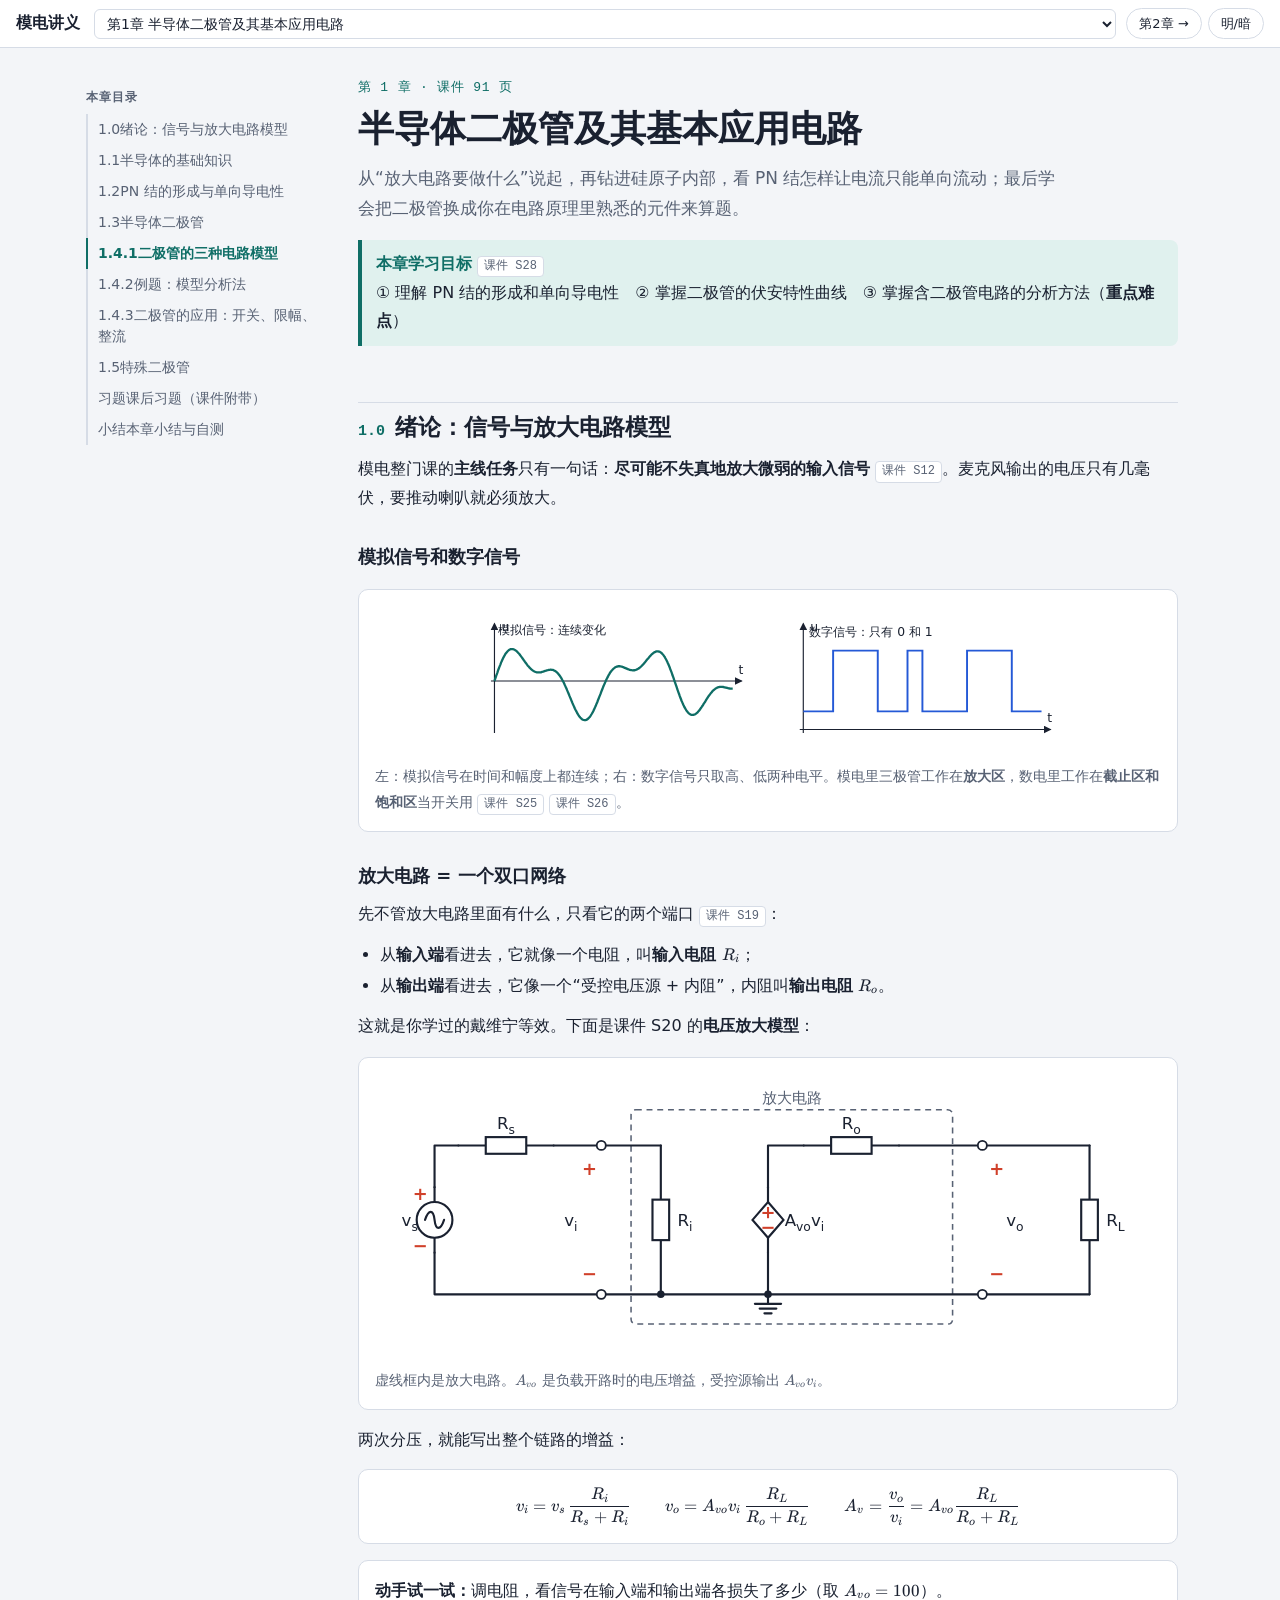
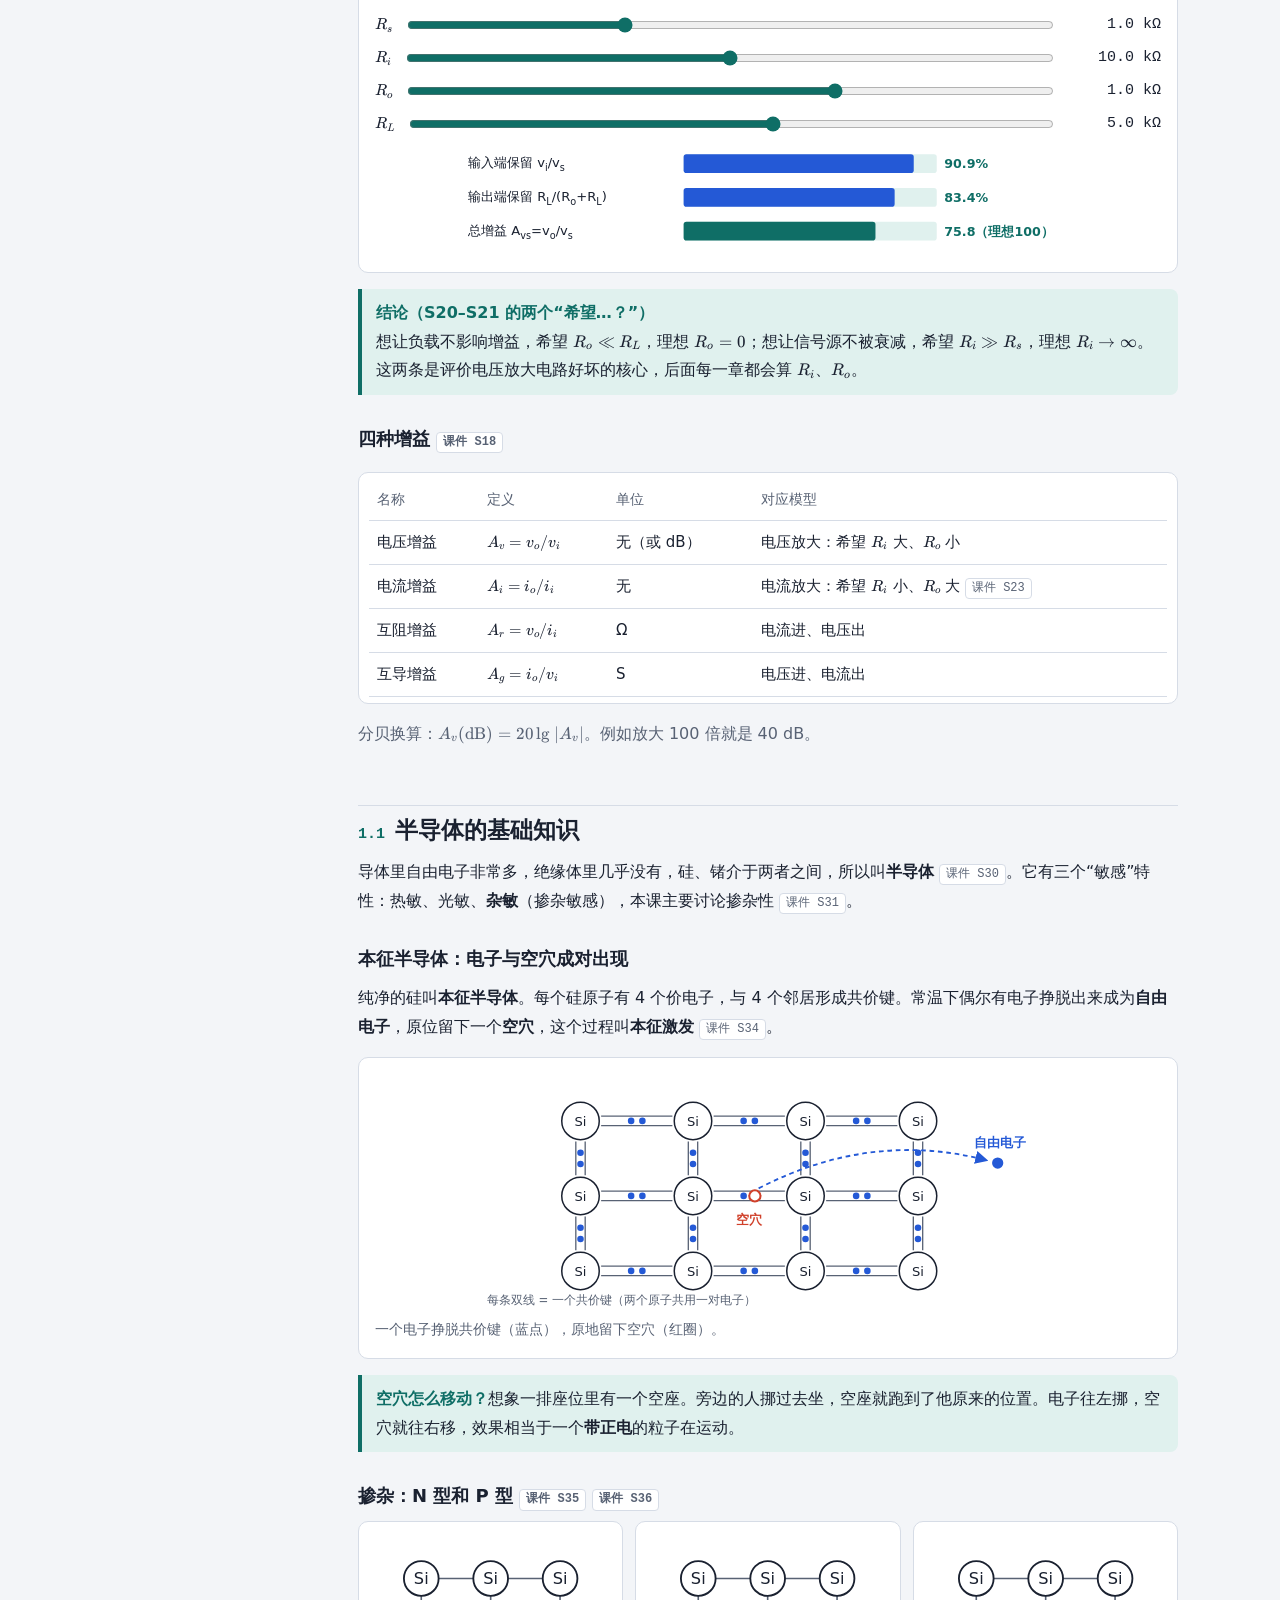
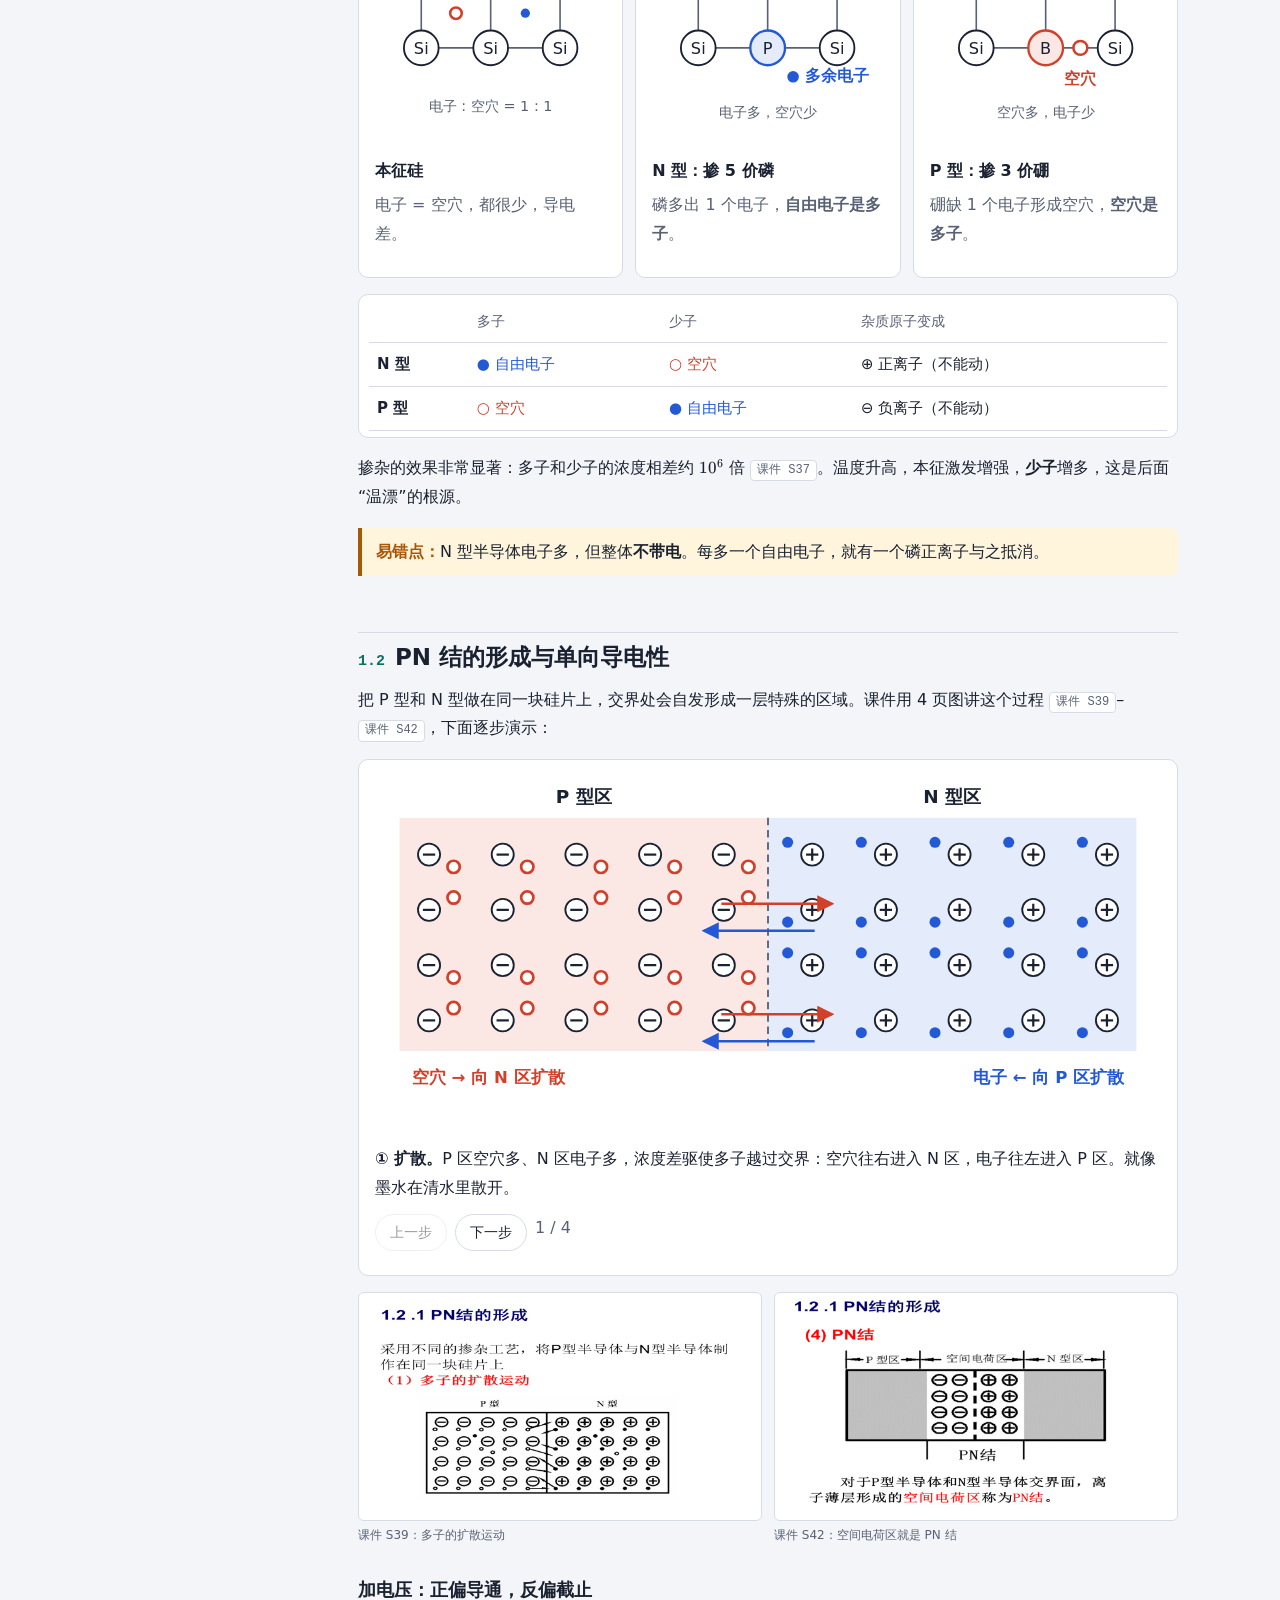
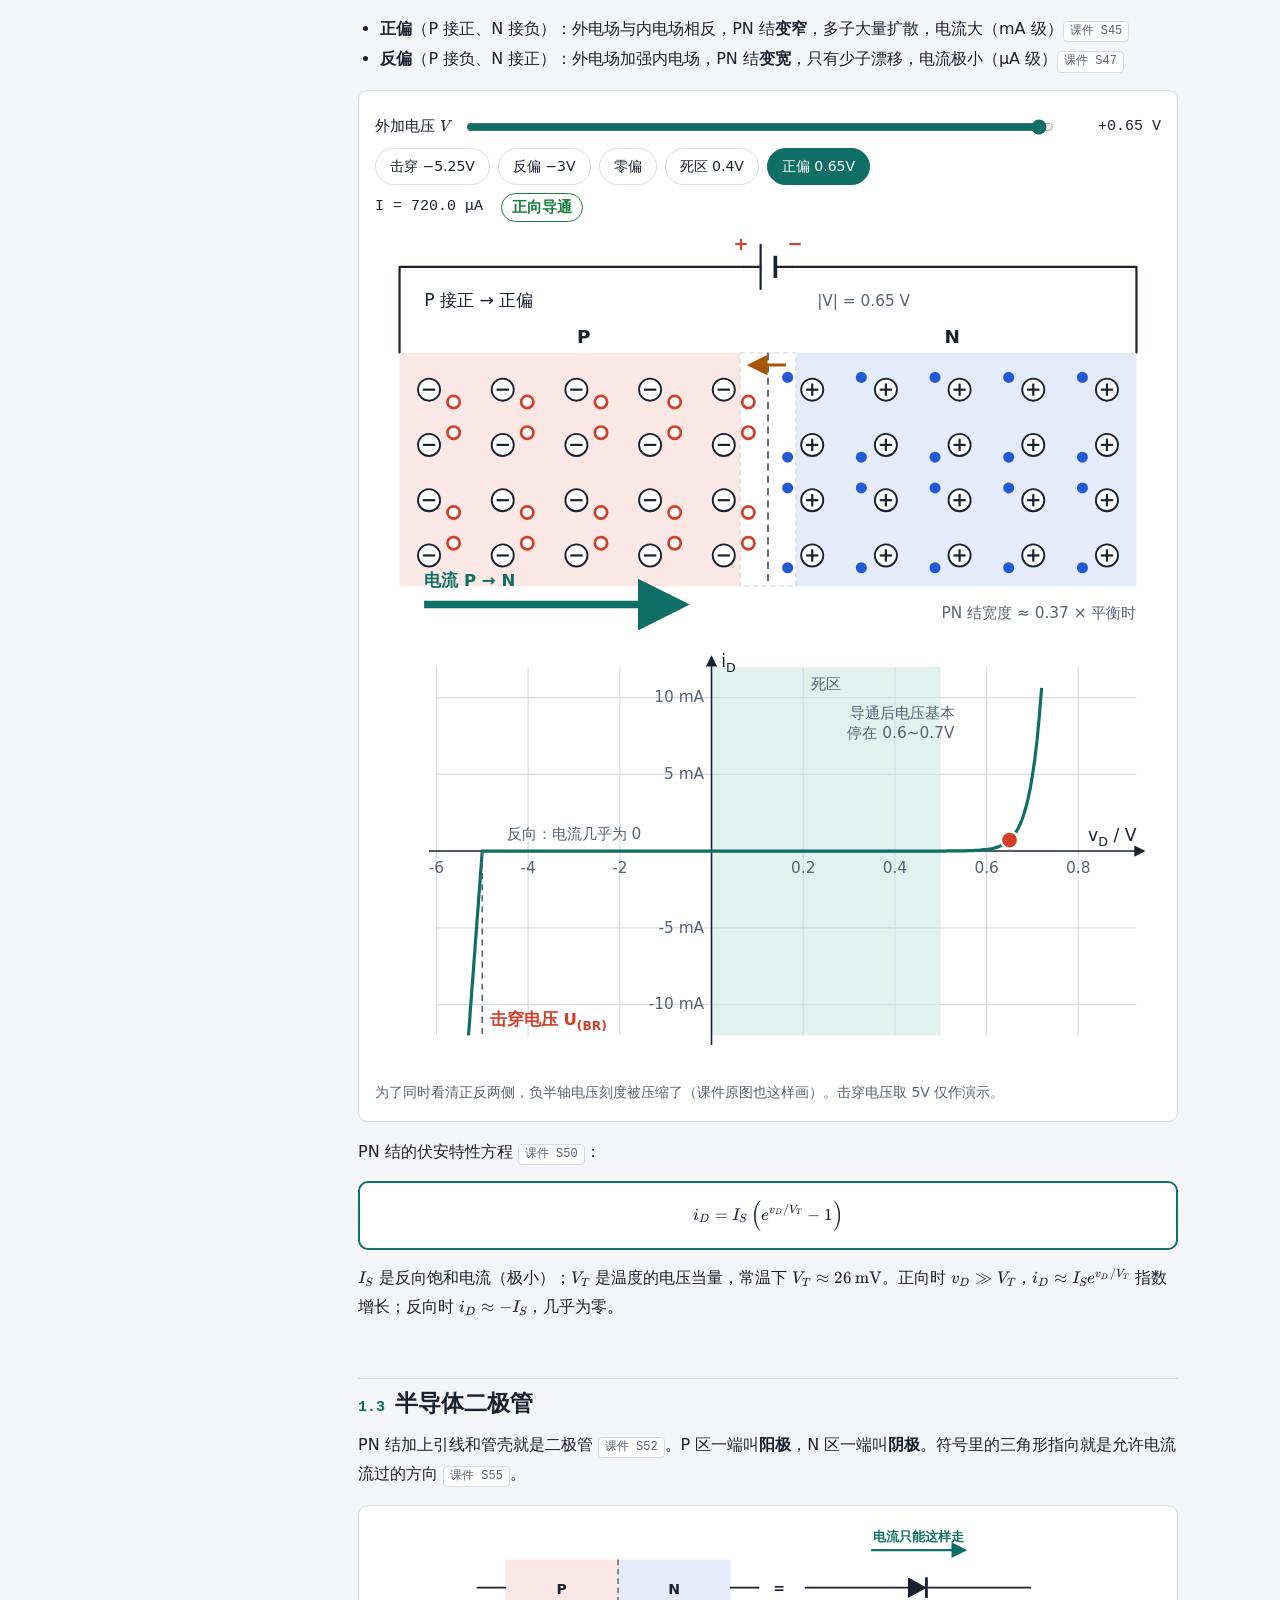
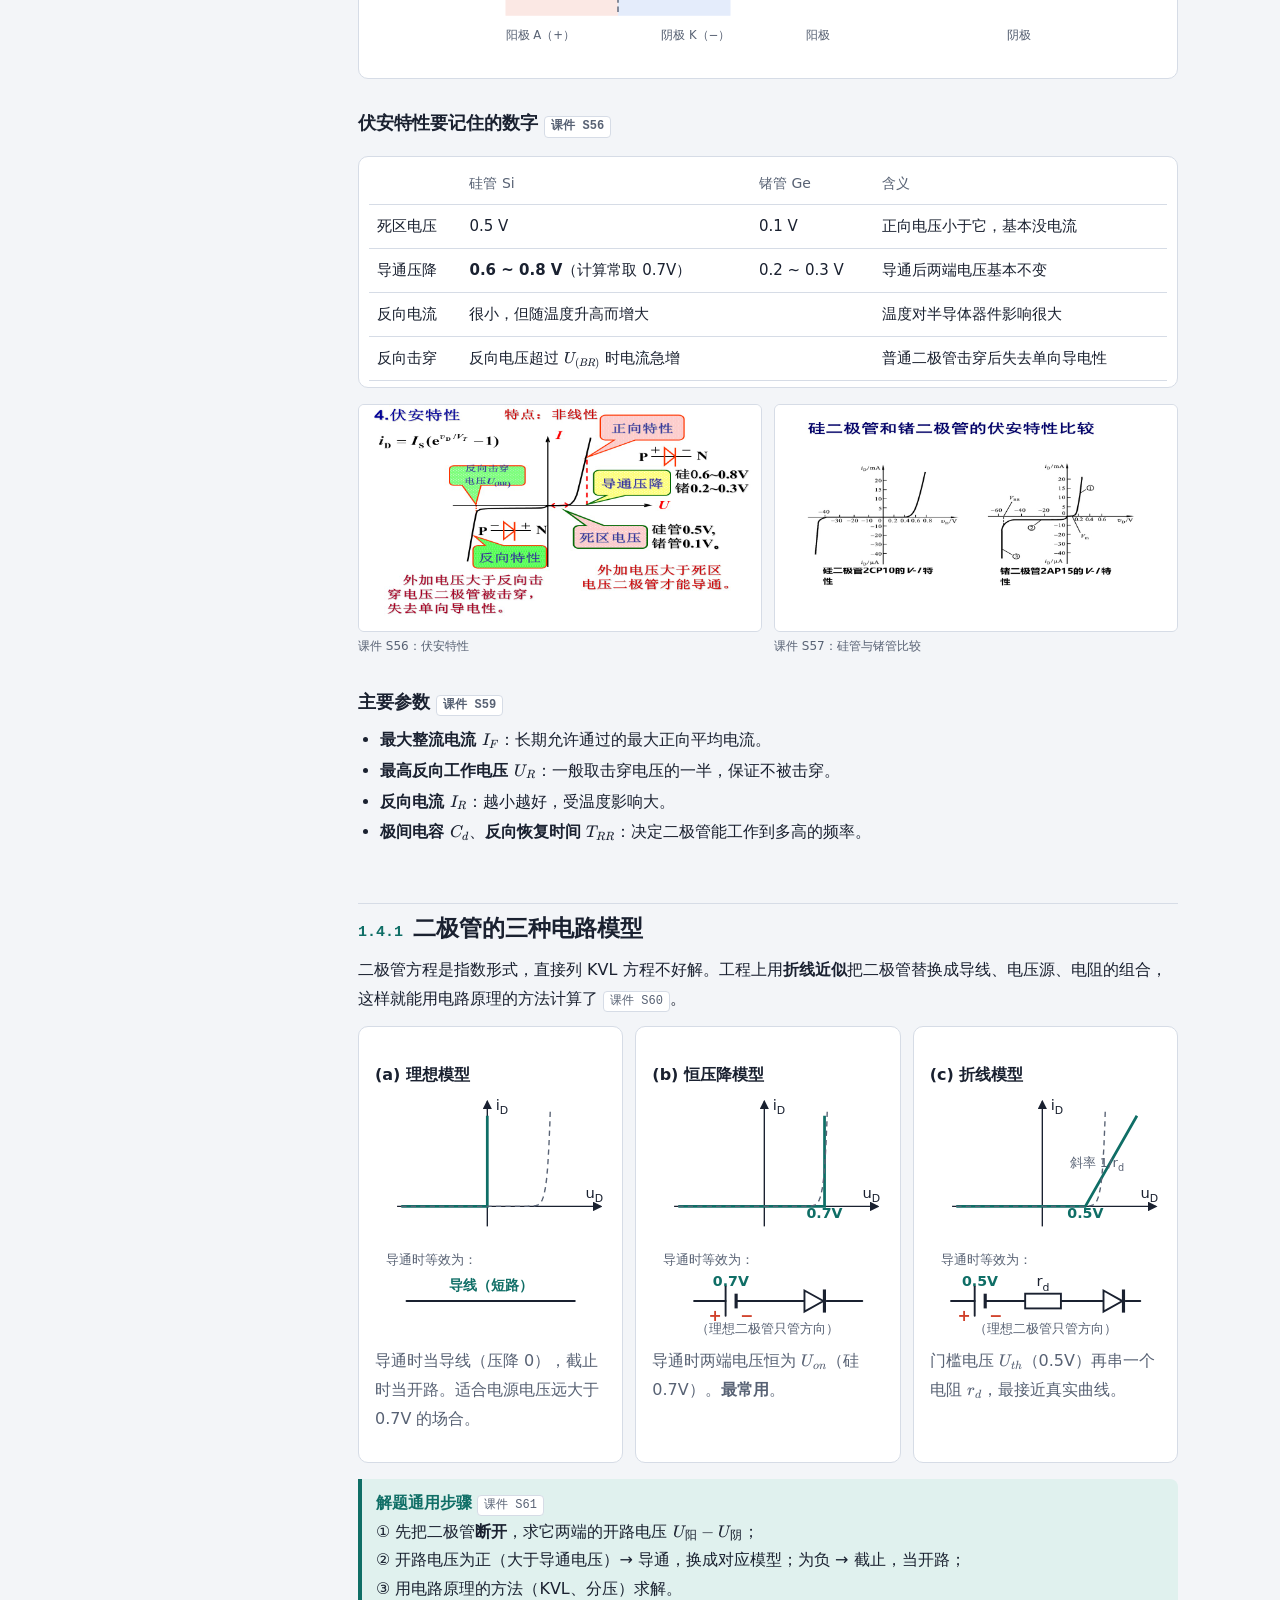
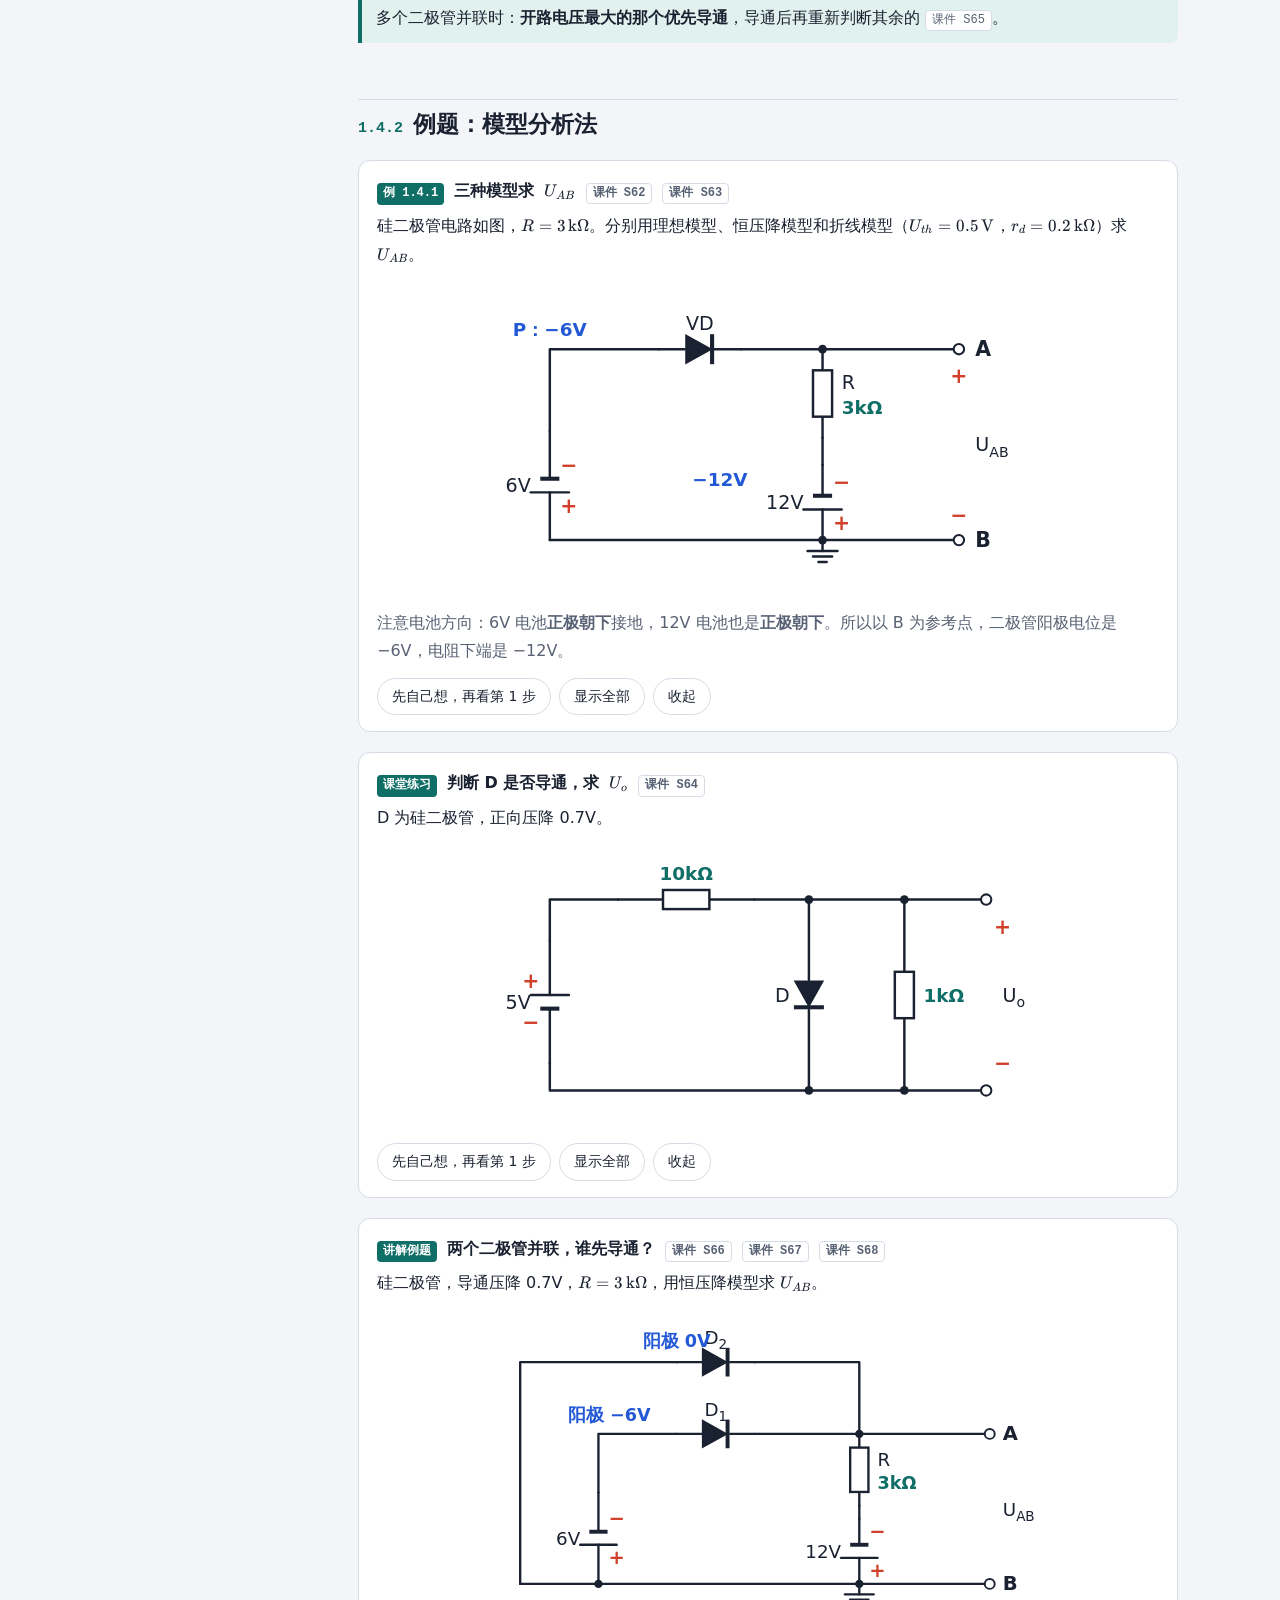
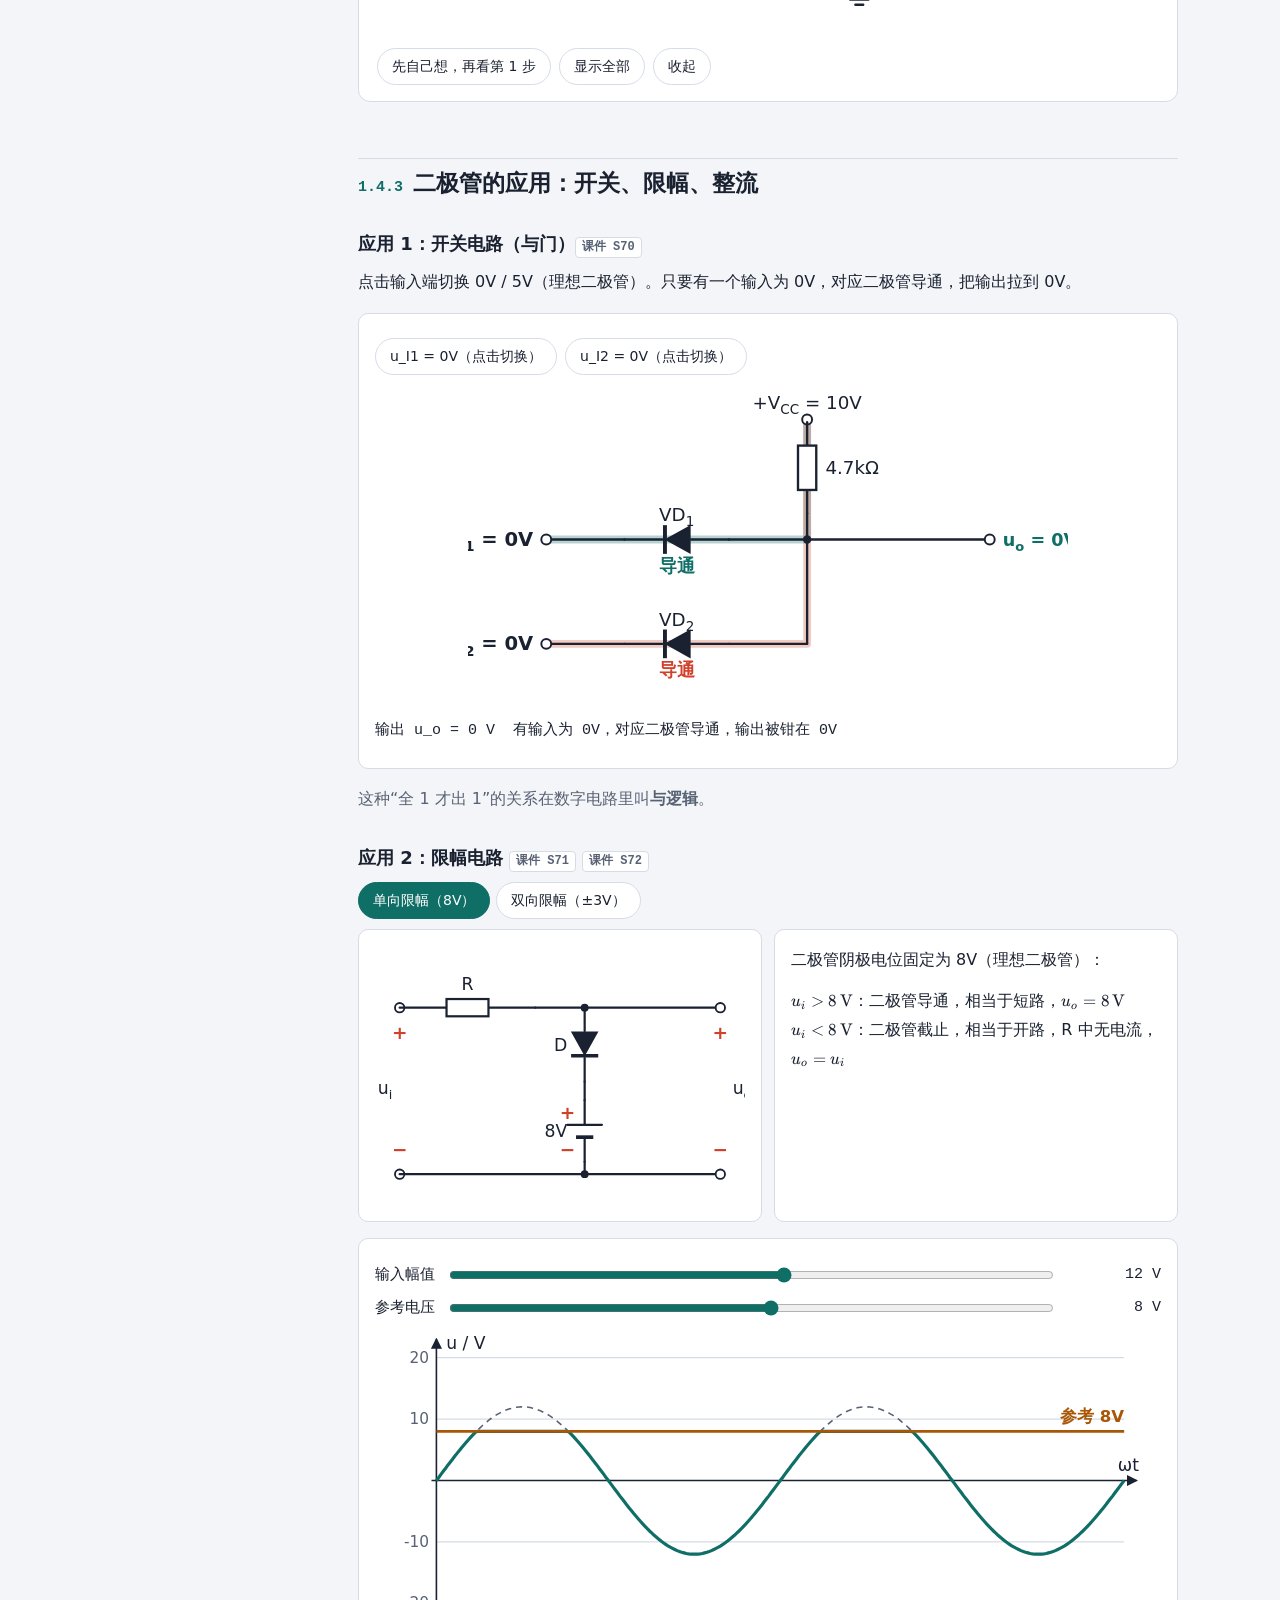
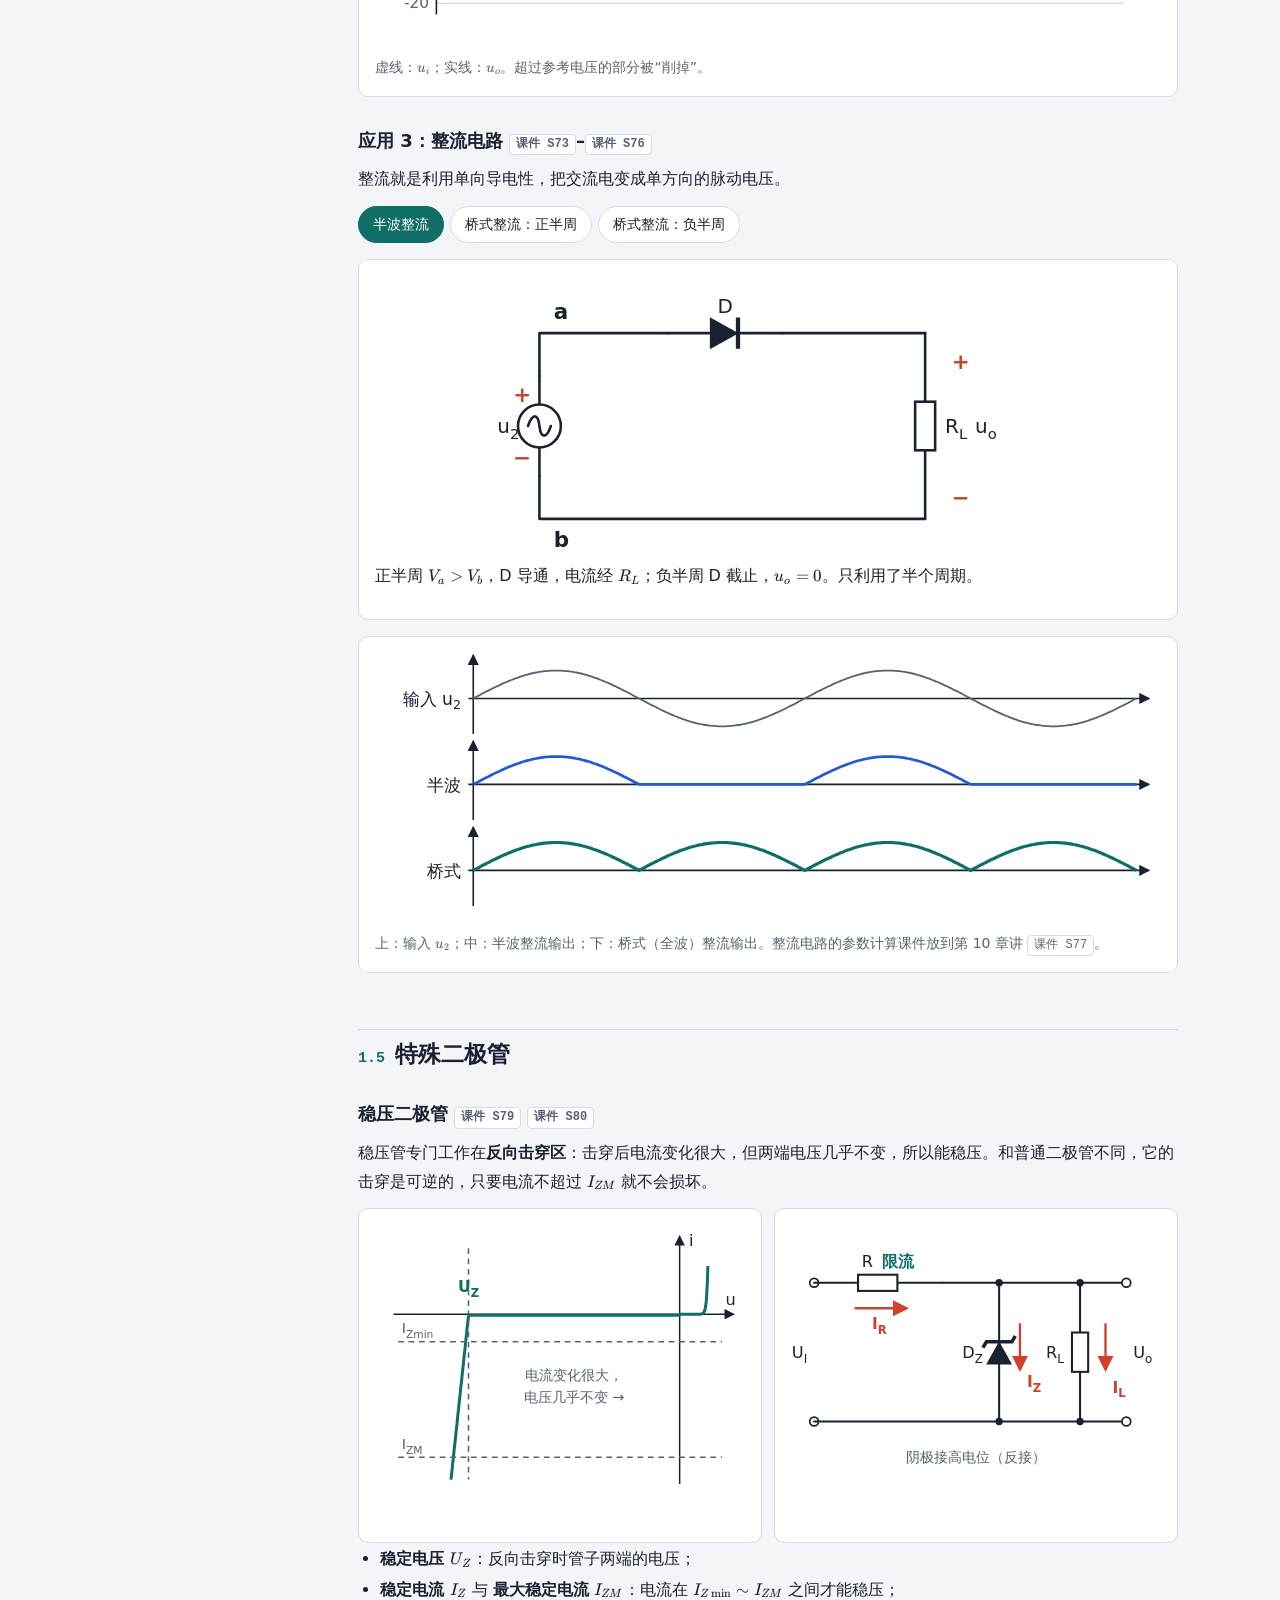
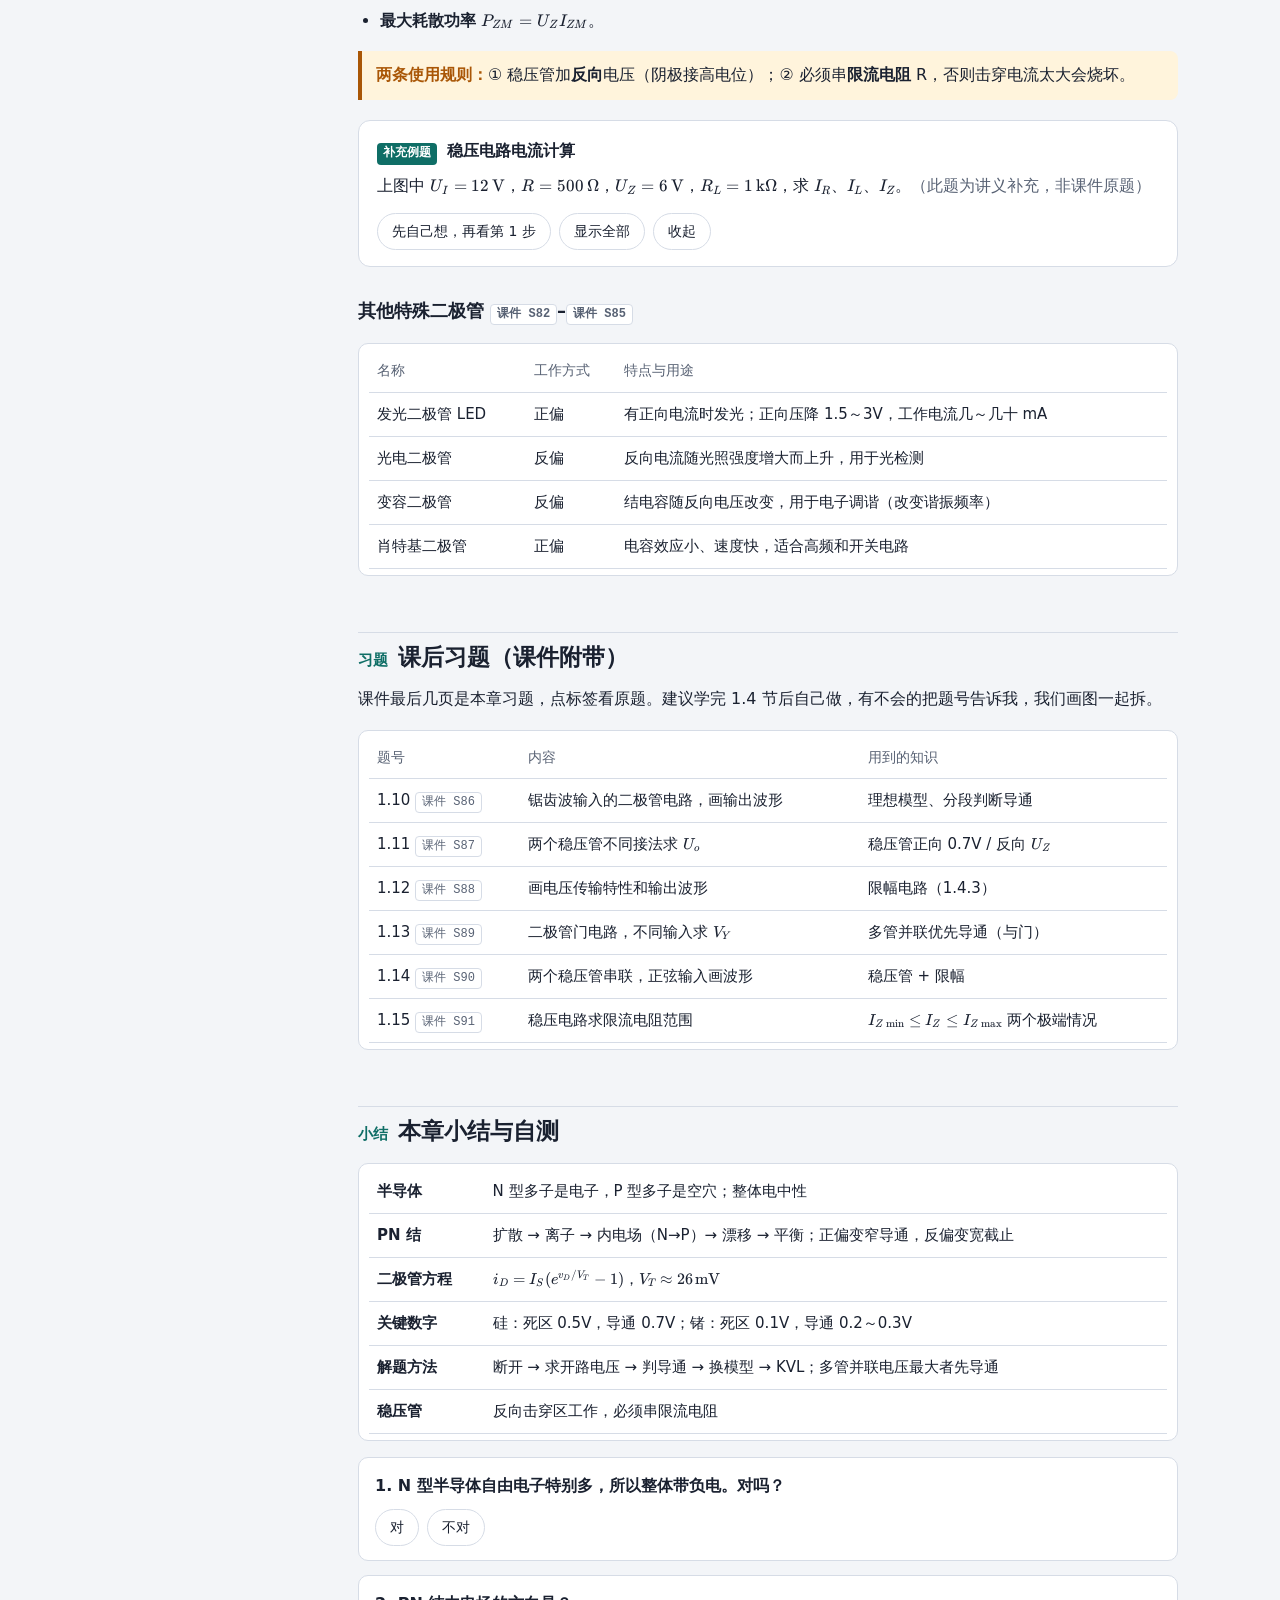
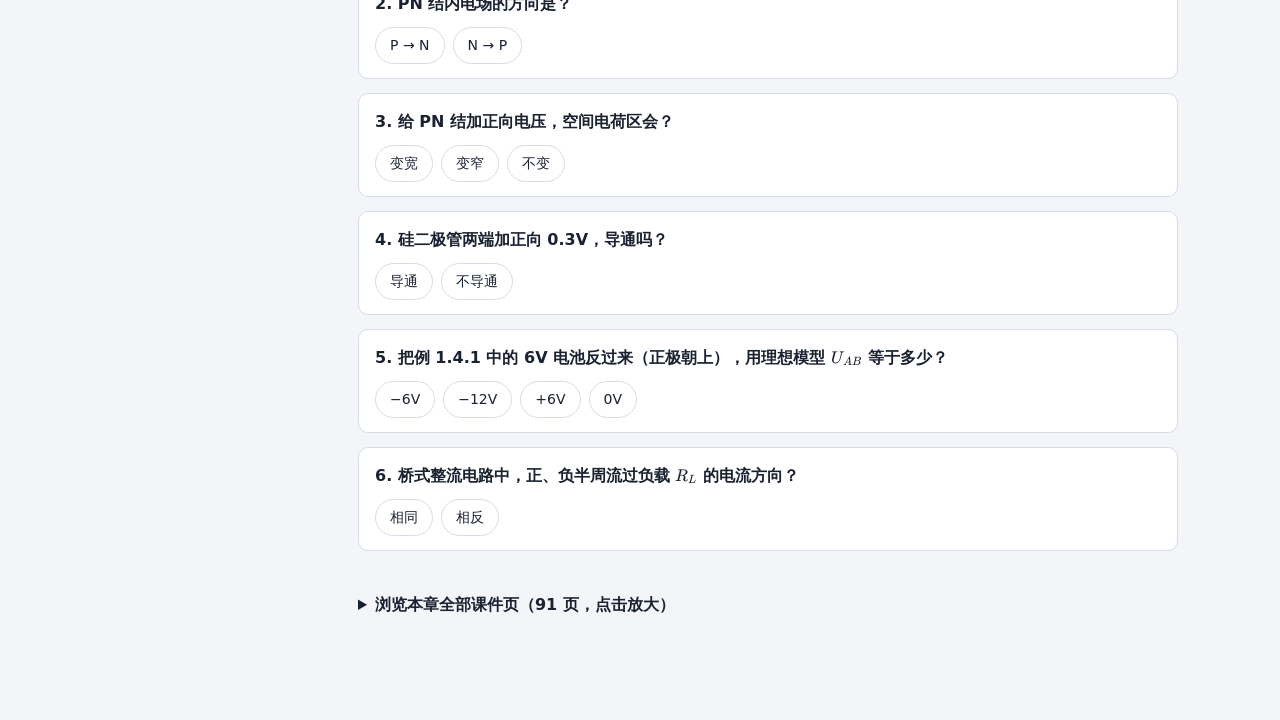
==== ch1.html @ 6a68a983 "添加模拟电子技术基础图解讲义（第1-6章）与课件原件" ====
<!doctype html>
<html lang="zh-CN">
<head>
<meta charset="utf-8">
<meta name="viewport" content="width=device-width,initial-scale=1">
<title>第1章 半导体二极管 · 模电讲义</title>
<link rel="stylesheet" href="assets/katex/katex.min.css">
<link rel="stylesheet" href="assets/style.css">
</head>
<body>
<div class="layout">
<nav class="toc" aria-label="本章目录"></nav>
<article>
<div class="eyebrow">第 1 章 · 课件 91 页</div>
<h1>半导体二极管及其基本应用电路</h1>
<p class="lead">从“放大电路要做什么”说起，再钻进硅原子内部，看 PN 结怎样让电流只能单向流动；最后学会把二极管换成你在电路原理里熟悉的元件来算题。</p>
<div class="key"><b>本章学习目标</b> <a class="src" data-s="28"></a><br>① 理解 PN 结的形成和单向导电性　② 掌握二极管的伏安特性曲线　③ 掌握含二极管电路的分析方法（<b>重点难点</b>）</div>

<!-- ================= 绪论 ================= -->
<h2 id="intro"><span class="n">1.0</span>绪论：信号与放大电路模型</h2>
<p>模电整门课的<b>主线任务</b>只有一句话：<b>尽可能不失真地放大微弱的输入信号</b> <a class="src" data-s="12"></a>。麦克风输出的电压只有几毫伏，要推动喇叭就必须放大。</p>
<h3>模拟信号和数字信号</h3>
<div class="panel fig"><svg id="sigs" viewBox="0 0 680 170" role="img" aria-label="模拟信号与数字信号"></svg>
<div class="cap">左：模拟信号在时间和幅度上都连续；右：数字信号只取高、低两种电平。模电里三极管工作在<b>放大区</b>，数电里工作在<b>截止区和饱和区</b>当开关用 <a class="src" data-s="25"></a> <a class="src" data-s="26"></a>。</div></div>

<h3>放大电路 = 一个双口网络</h3>
<p>先不管放大电路里面有什么，只看它的两个端口 <a class="src" data-s="19"></a>：</p>
<ul>
<li>从<b>输入端</b>看进去，它就像一个电阻，叫<b>输入电阻 \(R_i\)</b>；</li>
<li>从<b>输出端</b>看进去，它像一个“受控电压源 + 内阻”，内阻叫<b>输出电阻 \(R_o\)</b>。</li>
</ul>
<p>这就是你学过的戴维宁等效。下面是课件 S20 的<b>电压放大模型</b>：</p>
<div class="panel fig"><svg id="ampModel" class="wide" viewBox="0 0 660 240" role="img" aria-label="电压放大模型"></svg>
<div class="cap">虚线框内是放大电路。\(A_{vo}\) 是负载开路时的电压增益，受控源输出 \(A_{vo}v_i\)。</div></div>
<p>两次分压，就能写出整个链路的增益：</p>
<div class="formula">\[ v_i = v_s\,\frac{R_i}{R_s+R_i}\qquad v_o = A_{vo}v_i\,\frac{R_L}{R_o+R_L}\qquad A_v=\frac{v_o}{v_i}=A_{vo}\frac{R_L}{R_o+R_L} \]</div>
<div class="panel">
<b>动手试一试：</b>调电阻，看信号在输入端和输出端各损失了多少（取 \(A_{vo}=100\)）。
<div class="ctl"><label for="mRs">\(R_s\)</label><input type="range" id="mRs" min="-1" max="2" step="0.01" value="0"><output for="mRs"></output></div>
<div class="ctl"><label for="mRi">\(R_i\)</label><input type="range" id="mRi" min="-1" max="3" step="0.01" value="1"><output for="mRi"></output></div>
<div class="ctl"><label for="mRo">\(R_o\)</label><input type="range" id="mRo" min="-2" max="1" step="0.01" value="0"><output for="mRo"></output></div>
<div class="ctl"><label for="mRL">\(R_L\)</label><input type="range" id="mRL" min="-1" max="2" step="0.01" value="0.7"><output for="mRL"></output></div>
<div class="fig"><svg id="ampBars" viewBox="0 0 640 120" role="img" aria-label="增益条形图"></svg></div>
</div>
<div class="key"><b>结论（S20–S21 的两个“希望…？”）</b><br>
想让负载不影响增益，希望 \(R_o \ll R_L\)，理想 \(R_o=0\)；想让信号源不被衰减，希望 \(R_i \gg R_s\)，理想 \(R_i\to\infty\)。<br>这两条是评价电压放大电路好坏的核心，后面每一章都会算 \(R_i\)、\(R_o\)。</div>
<h3>四种增益 <a class="src" data-s="18"></a></h3>
<div class="tbl"><table>
<thead><tr><th>名称</th><th>定义</th><th>单位</th><th>对应模型</th></tr></thead>
<tbody>
<tr><td>电压增益</td><td>\(A_v = v_o / v_i\)</td><td>无（或 dB）</td><td>电压放大：希望 \(R_i\) 大、\(R_o\) 小</td></tr>
<tr><td>电流增益</td><td>\(A_i = i_o / i_i\)</td><td>无</td><td>电流放大：希望 \(R_i\) 小、\(R_o\) 大 <a class="src" data-s="23"></a></td></tr>
<tr><td>互阻增益</td><td>\(A_r = v_o / i_i\)</td><td>Ω</td><td>电流进、电压出</td></tr>
<tr><td>互导增益</td><td>\(A_g = i_o / v_i\)</td><td>S</td><td>电压进、电流出</td></tr>
</tbody></table></div>
<p class="muted">分贝换算：\(A_v(\mathrm{dB}) = 20\lg|A_v|\)。例如放大 100 倍就是 40 dB。</p>

<!-- ================= 1.1 ================= -->
<h2 id="semi"><span class="n">1.1</span>半导体的基础知识</h2>
<p>导体里自由电子非常多，绝缘体里几乎没有，硅、锗介于两者之间，所以叫<b>半导体</b> <a class="src" data-s="30"></a>。它有三个“敏感”特性：热敏、光敏、<b>杂敏</b>（掺杂敏感），本课主要讨论掺杂性 <a class="src" data-s="31"></a>。</p>
<h3>本征半导体：电子与空穴成对出现</h3>
<p>纯净的硅叫<b>本征半导体</b>。每个硅原子有 4 个价电子，与 4 个邻居形成共价键。常温下偶尔有电子挣脱出来成为<b>自由电子</b>，原位留下一个<b>空穴</b>，这个过程叫<b>本征激发</b> <a class="src" data-s="34"></a>。</p>
<div class="panel fig"><svg id="lattice" viewBox="0 0 640 250" role="img" aria-label="硅晶格本征激发"></svg>
<div class="cap">一个电子挣脱共价键（蓝点），原地留下空穴（红圈）。</div></div>
<div class="key"><b>空穴怎么移动？</b>想象一排座位里有一个空座。旁边的人挪过去坐，空座就跑到了他原来的位置。电子往左挪，空穴就往右移，效果相当于一个<b>带正电</b>的粒子在运动。</div>
<h3>掺杂：N 型和 P 型 <a class="src" data-s="35"></a> <a class="src" data-s="36"></a></h3>
<div class="grid3">
<div class="panel"><svg viewBox="0 0 200 165" role="img" aria-label="本征硅"><g id="mini-i"></g></svg><h4>本征硅</h4><p class="muted">电子 = 空穴，都很少，导电差。</p></div>
<div class="panel"><svg viewBox="0 0 200 165" role="img" aria-label="N型"><g id="mini-n"></g></svg><h4>N 型：掺 5 价磷</h4><p class="muted">磷多出 1 个电子，<b>自由电子是多子</b>。</p></div>
<div class="panel"><svg viewBox="0 0 200 165" role="img" aria-label="P型"><g id="mini-p"></g></svg><h4>P 型：掺 3 价硼</h4><p class="muted">硼缺 1 个电子形成空穴，<b>空穴是多子</b>。</p></div>
</div>
<div class="tbl"><table>
<thead><tr><th></th><th>多子</th><th>少子</th><th>杂质原子变成</th></tr></thead>
<tbody>
<tr><td><b>N 型</b></td><td class="c-blue">● 自由电子</td><td class="c-red">○ 空穴</td><td>⊕ 正离子（不能动）</td></tr>
<tr><td><b>P 型</b></td><td class="c-red">○ 空穴</td><td class="c-blue">● 自由电子</td><td>⊖ 负离子（不能动）</td></tr>
</tbody></table></div>
<p>掺杂的效果非常显著：多子和少子的浓度相差约 \(10^6\) 倍 <a class="src" data-s="37"></a>。温度升高，本征激发增强，<b>少子</b>增多，这是后面“温漂”的根源。</p>
<div class="warn"><b>易错点：</b>N 型半导体电子多，但整体<b>不带电</b>。每多一个自由电子，就有一个磷正离子与之抵消。</div>

<!-- ================= 1.2 ================= -->
<h2 id="pn"><span class="n">1.2</span>PN 结的形成与单向导电性</h2>
<p>把 P 型和 N 型做在同一块硅片上，交界处会自发形成一层特殊的区域。课件用 4 页图讲这个过程 <a class="src" data-s="39"></a>–<a class="src" data-s="42"></a>，下面逐步演示：</p>
<div class="panel">
<div class="fig"><svg id="form" class="wide" viewBox="0 0 640 300" role="img" aria-label="PN结形成过程"></svg></div>
<div id="fcaps">
<p class="fcap"><b>① 扩散。</b>P 区空穴多、N 区电子多，浓度差驱使多子越过交界：空穴往右进入 N 区，电子往左进入 P 区。就像墨水在清水里散开。</p>
<p class="fcap"><b>② 复合，露出离子。</b>越过去的电子和空穴相遇复合。交界附近的可动载流子消失，只剩锁在晶格里的离子：P 侧 ⊖，N 侧 ⊕。</p>
<p class="fcap"><b>③ 内电场。</b>正负离子之间形成电场，方向从 ⊕ 指向 ⊖，即 <b>N → P</b>。它阻碍多子继续扩散，同时把少子拉向对面，这种电场驱动的运动叫<b>漂移</b>。</p>
<p class="fcap"><b>④ 动态平衡。</b>扩散与漂移相等时，宽度稳定。这层只有离子、没有可动载流子的区域叫<b>空间电荷区</b>（耗尽层），就是 <b>PN 结</b>。</p>
</div>
<div class="btns"><button type="button" id="fprev">上一步</button><button type="button" id="fnext">下一步</button><span class="muted" id="fidx"></span></div>
</div>
<div class="shots"><figure class="sl" data-s="39">多子的扩散运动</figure><figure class="sl" data-s="42">空间电荷区就是 PN 结</figure></div>
<h3>加电压：正偏导通，反偏截止</h3>
<ul>
<li><b>正偏</b>（P 接正、N 接负）：外电场与内电场相反，PN 结<b>变窄</b>，多子大量扩散，电流大（mA 级）<a class="src" data-s="45"></a></li>
<li><b>反偏</b>（P 接负、N 接正）：外电场加强内电场，PN 结<b>变宽</b>，只有少子漂移，电流极小（μA 级）<a class="src" data-s="47"></a></li>
</ul>
<div class="panel">
<div class="ctl"><label for="bias">外加电压 \(V\)</label><input id="bias" type="range" min="-5.4" max="0.72" step="0.01" value="0.65"><output for="bias"></output></div>
<div class="btns" id="presets">
<button type="button" data-v="-5.25">击穿 −5.25V</button><button type="button" data-v="-3">反偏 −3V</button><button type="button" data-v="0">零偏</button><button type="button" data-v="0.4">死区 0.4V</button><button type="button" data-v="0.65">正偏 0.65V</button>
</div>
<div class="readout" id="readout"></div>
<div class="fig"><svg id="biasSvg" class="wide" viewBox="0 0 640 325" role="img" aria-label="外加电压下的PN结"></svg></div>
<div class="fig"><svg id="ivSvg" class="wide" viewBox="0 0 640 360" role="img" aria-label="伏安特性"></svg></div>
<div class="cap">为了同时看清正反两侧，负半轴电压刻度被压缩了（课件原图也这样画）。击穿电压取 5V 仅作演示。</div>
</div>
<p>PN 结的伏安特性方程 <a class="src" data-s="50"></a>：</p>
<div class="formula boxed">\[ i_D = I_S\left(e^{v_D/V_T}-1\right) \]</div>
<p>\(I_S\) 是反向饱和电流（极小）；\(V_T\) 是温度的电压当量，常温下 \(V_T\approx 26\,\mathrm{mV}\)。正向时 \(v_D\gg V_T\)，\(i_D\approx I_S e^{v_D/V_T}\) 指数增长；反向时 \(i_D\approx -I_S\)，几乎为零。</p>

<!-- ================= 1.3 ================= -->
<h2 id="diode"><span class="n">1.3</span>半导体二极管</h2>
<p>PN 结加上引线和管壳就是二极管 <a class="src" data-s="52"></a>。P 区一端叫<b>阳极</b>，N 区一端叫<b>阴极</b>。符号里的三角形指向就是允许电流流过的方向 <a class="src" data-s="55"></a>。</p>
<div class="panel fig"><svg id="dsym" viewBox="0 0 640 150" role="img" aria-label="二极管结构与符号"></svg></div>
<h3>伏安特性要记住的数字 <a class="src" data-s="56"></a></h3>
<div class="tbl"><table>
<thead><tr><th></th><th>硅管 Si</th><th>锗管 Ge</th><th>含义</th></tr></thead>
<tbody>
<tr><td>死区电压</td><td>0.5 V</td><td>0.1 V</td><td>正向电压小于它，基本没电流</td></tr>
<tr><td>导通压降</td><td><b>0.6 ~ 0.8 V</b>（计算常取 0.7V）</td><td>0.2 ~ 0.3 V</td><td>导通后两端电压基本不变</td></tr>
<tr><td>反向电流</td><td colspan="2">很小，但随温度升高而增大</td><td>温度对半导体器件影响很大</td></tr>
<tr><td>反向击穿</td><td colspan="2">反向电压超过 \(U_{(BR)}\) 时电流急增</td><td>普通二极管击穿后失去单向导电性</td></tr>
</tbody></table></div>
<div class="shots"><figure class="sl" data-s="56">伏安特性</figure><figure class="sl" data-s="57">硅管与锗管比较</figure></div>
<h3>主要参数 <a class="src" data-s="59"></a></h3>
<ul>
<li><b>最大整流电流 \(I_F\)</b>：长期允许通过的最大正向平均电流。</li>
<li><b>最高反向工作电压 \(U_R\)</b>：一般取击穿电压的一半，保证不被击穿。</li>
<li><b>反向电流 \(I_R\)</b>：越小越好，受温度影响大。</li>
<li><b>极间电容 \(C_d\)</b>、<b>反向恢复时间 \(T_{RR}\)</b>：决定二极管能工作到多高的频率。</li>
</ul>

<!-- ================= 1.4.1 ================= -->
<h2 id="model"><span class="n">1.4.1</span>二极管的三种电路模型</h2>
<p>二极管方程是指数形式，直接列 KVL 方程不好解。工程上用<b>折线近似</b>把二极管替换成导线、电压源、电阻的组合，这样就能用电路原理的方法计算了 <a class="src" data-s="60"></a>。</p>
<div class="grid3">
<div class="panel"><h4>(a) 理想模型</h4><svg id="m1" viewBox="0 0 220 230" role="img" aria-label="理想模型"></svg><p class="muted">导通时当导线（压降 0），截止时当开路。适合电源电压远大于 0.7V 的场合。</p></div>
<div class="panel"><h4>(b) 恒压降模型</h4><svg id="m2" viewBox="0 0 220 230" role="img" aria-label="恒压降模型"></svg><p class="muted">导通时两端电压恒为 \(U_{on}\)（硅 0.7V）。<b>最常用</b>。</p></div>
<div class="panel"><h4>(c) 折线模型</h4><svg id="m3" viewBox="0 0 220 230" role="img" aria-label="折线模型"></svg><p class="muted">门槛电压 \(U_{th}\)（0.5V）再串一个电阻 \(r_d\)，最接近真实曲线。</p></div>
</div>
<div class="key"><b>解题通用步骤</b> <a class="src" data-s="61"></a><br>① 先把二极管<b>断开</b>，求它两端的开路电压 \(U_{阳}-U_{阴}\)；<br>② 开路电压为正（大于导通电压）→ 导通，换成对应模型；为负 → 截止，当开路；<br>③ 用电路原理的方法（KVL、分压）求解。<br>多个二极管并联时：<b>开路电压最大的那个优先导通</b>，导通后再重新判断其余的 <a class="src" data-s="65"></a>。</div>

<!-- ================= 1.4.2 ================= -->
<h2 id="examples"><span class="n">1.4.2</span>例题：模型分析法</h2>

<div class="ex">
<div class="exh"><span class="tag">例 1.4.1</span>三种模型求 \(U_{AB}\) <a class="src" data-s="62"></a> <a class="src" data-s="63"></a></div>
<p>硅二极管电路如图，\(R=3\,\mathrm{k\Omega}\)。分别用理想模型、恒压降模型和折线模型（\(U_{th}=0.5\,\mathrm{V}\)，\(r_d=0.2\,\mathrm{k\Omega}\)）求 \(U_{AB}\)。</p>
<div class="fig"><svg id="ex1" viewBox="0 0 440 240" role="img" aria-label="例1.4.1电路"></svg></div>
<p class="muted">注意电池方向：6V 电池<b>正极朝下</b>接地，12V 电池也是<b>正极朝下</b>。所以以 B 为参考点，二极管阳极电位是 −6V，电阻下端是 −12V。</p>
<div class="reveal">
<div class="rs"><b>断开二极管，求开路电压。</b>断开后 R 中没有电流，A 点电位等于 12V 电池负极：\(V_A = -12\,\mathrm{V}\)。阳极接 6V 电池负极：\(V_P=-6\,\mathrm{V}\)。
\[U_{D,开路}=V_P - V_N = -6-(-12)=6\,\mathrm{V}>0\]
所以二极管<b>导通</b>。</div>
<div class="rs"><b>理想模型：</b>二极管换成导线，A 点直接等于阳极电位：
\[U_{AB}=-6\,\mathrm{V}\]</div>
<div class="rs"><b>恒压降模型：</b>二极管换成 0.7V 电压源（正极在阳极一侧）：
\[U_{AB}=-6-0.7=-6.7\,\mathrm{V},\qquad I_D=\frac{-6.7-(-12)}{3\,\mathrm{k\Omega}}\approx 1.77\,\mathrm{mA}\]
<div class="fig"><svg id="ex1b" viewBox="0 0 440 240" role="img" aria-label="恒压降等效电路"></svg></div></div>
<div class="rs"><b>折线模型：</b>二极管换成 0.5V 电压源串 0.2kΩ 电阻，列回路 KVL：
\[I_D=\frac{-6-0.5-(-12)}{0.2+3}=\frac{5.5}{3.2}\approx1.72\,\mathrm{mA}\]
\[U_{AB}=-12+I_D R=-12+1.72\times3\approx-6.84\,\mathrm{V}\]</div>
<div class="rs"><b>对比：</b>三种模型结果为 −6V、−6.7V、−6.84V。电源电压（6V、12V）远大于 0.7V 时，三者相差不大，用理想模型估算就够了。</div>
</div>
</div>

<div class="ex">
<div class="exh"><span class="tag">课堂练习</span>判断 D 是否导通，求 \(U_o\) <a class="src" data-s="64"></a></div>
<p>D 为硅二极管，正向压降 0.7V。</p>
<div class="fig"><svg id="ex2" viewBox="0 0 440 210" role="img" aria-label="课堂练习电路"></svg></div>
<div class="reveal">
<div class="rs"><b>断开 D，</b>10kΩ 与 1kΩ 串联分压：
\[U_{D,开路}=5\times\frac{1}{10+1}\approx0.45\,\mathrm{V}\]</div>
<div class="rs"><b>判断：</b>\(0.45\,\mathrm{V}\lt 0.7\,\mathrm{V}\)，不足以使二极管导通，<b>D 截止</b>。</div>
<div class="rs"><b>结果：</b>D 相当于开路，\(U_o\approx0.45\,\mathrm{V}\)。<br><span class="muted">这道题提醒你：不能看到二极管正向接就以为导通，一定要先算开路电压。</span></div>
</div>
</div>

<div class="ex">
<div class="exh"><span class="tag">讲解例题</span>两个二极管并联，谁先导通？ <a class="src" data-s="66"></a> <a class="src" data-s="67"></a> <a class="src" data-s="68"></a></div>
<p>硅二极管，导通压降 0.7V，\(R=3\,\mathrm{k\Omega}\)，用恒压降模型求 \(U_{AB}\)。</p>
<div class="fig"><svg id="ex3" viewBox="0 0 460 250" role="img" aria-label="双二极管电路"></svg></div>
<div class="reveal">
<div class="rs"><b>同时断开 D1、D2，</b>分析阳极和阴极电位。</div>
<div class="rs"><b>阳极电位：</b>D1 阳极接 6V 电池负极：\(V_{P1}=-6\,\mathrm{V}\)；D2 阳极接到 B 点（地）：\(V_{P2}=0\,\mathrm{V}\)。</div>
<div class="rs"><b>阴极电位：</b>两管阴极都接 A 点，断开后 R 无电流：\(V_A=-12\,\mathrm{V}\)。</div>
<div class="rs"><b>开路电压：</b>\(U_{D1}=-6-(-12)=6\,\mathrm{V}\)，\(U_{D2}=0-(-12)=12\,\mathrm{V}\)。D2 的正向电压更大，<b>D2 优先导通</b>。</div>
<div class="rs"><b>D2 导通后重新判断 D1：</b>\(V_A=0-0.7=-0.7\,\mathrm{V}\)。此时 D1 阳极 −6V，阴极 −0.7V，承受反向电压 → <b>D1 截止</b>。
\[U_{AB}=-0.7\,\mathrm{V}\]</div>
</div>
</div>

<!-- ================= 1.4.3 ================= -->
<h2 id="apps"><span class="n">1.4.3</span>二极管的应用：开关、限幅、整流</h2>
<h3>应用 1：开关电路（与门）<a class="src" data-s="70"></a></h3>
<p>点击输入端切换 0V / 5V（理想二极管）。只要有一个输入为 0V，对应二极管导通，把输出拉到 0V。</p>
<div class="panel">
<div class="btns"><button type="button" id="gA">\(u_{I1}\) = 0V</button><button type="button" id="gB">\(u_{I2}\) = 0V</button></div>
<div class="fig"><svg id="gate" viewBox="0 0 460 250" role="img" aria-label="二极管与门"></svg></div>
<div class="readout" id="gateOut"></div>
</div>
<p class="muted">这种“全 1 才出 1”的关系在数字电路里叫<b>与逻辑</b>。</p>

<h3>应用 2：限幅电路 <a class="src" data-s="71"></a> <a class="src" data-s="72"></a></h3>
<div class="tabs">
<div class="tabbar"><button>单向限幅（8V）</button><button>双向限幅（±3V）</button></div>
<div class="tab">
<div class="grid2">
<div class="panel fig"><svg id="clip1" viewBox="0 0 300 210" role="img" aria-label="单向限幅电路"></svg></div>
<div class="panel"><p>二极管阴极电位固定为 8V（理想二极管）：</p>
<p>\(u_i>8\,\mathrm{V}\)：二极管导通，相当于短路，\(u_o=8\,\mathrm{V}\)<br>\(u_i\lt 8\,\mathrm{V}\)：二极管截止，相当于开路，R 中无电流，\(u_o=u_i\)</p></div>
</div>
<div class="panel">
<div class="ctl"><label for="cA">输入幅值</label><input type="range" id="cA" min="2" max="20" step="0.5" value="12"><output for="cA"></output></div>
<div class="ctl"><label for="cE">参考电压</label><input type="range" id="cE" min="0" max="15" step="0.5" value="8"><output for="cE"></output></div>
<div class="fig"><svg id="clipw1" class="wide" viewBox="0 0 640 260" role="img" aria-label="单向限幅波形"></svg></div>
<div class="cap">虚线：\(u_i\)；实线：\(u_o\)。超过参考电压的部分被“削掉”。</div>
</div>
</div>
<div class="tab">
<div class="grid2">
<div class="panel fig"><svg id="clip2" viewBox="0 0 330 220" role="img" aria-label="双向限幅电路"></svg></div>
<div class="panel"><p>已知 \(u_i=18\sin\omega t\ \mathrm{V}\)，二极管理想：</p>
<p>\(u_i>3\,\mathrm{V}\)：D1 导通，\(u_o=+3\,\mathrm{V}\)<br>\(u_i\lt -3\,\mathrm{V}\)：D2 导通，\(u_o=-3\,\mathrm{V}\)<br>\(-3\le u_i\le 3\)：都截止，\(u_o=u_i\)</p></div>
</div>
<div class="panel fig"><svg id="clipw2" class="wide" viewBox="0 0 640 260" role="img" aria-label="双向限幅波形"></svg></div>
</div>
</div>

<h3>应用 3：整流电路 <a class="src" data-s="73"></a>–<a class="src" data-s="76"></a></h3>
<p>整流就是利用单向导电性，把交流电变成单方向的脉动电压。</p>
<div class="tabs" id="rectTabs">
<div class="tabbar"><button>半波整流</button><button>桥式整流：正半周</button><button>桥式整流：负半周</button></div>
<div class="tab"><div class="panel fig"><svg id="half" viewBox="0 0 420 200" role="img" aria-label="半波整流"></svg>
<p>正半周 \(V_a>V_b\)，D 导通，电流经 \(R_L\)；负半周 D 截止，\(u_o=0\)。只利用了半个周期。</p></div></div>
<div class="tab"><div class="panel fig"><svg id="bridgeP" viewBox="0 0 470 300" role="img" aria-label="桥式整流正半周"></svg>
<p>正半周：上端为正，电流路径 <b>D1 → \(R_L\) → D4</b>（绿色高亮），\(R_L\) 上电流<b>从上往下</b>。</p></div></div>
<div class="tab"><div class="panel fig"><svg id="bridgeN" viewBox="0 0 470 300" role="img" aria-label="桥式整流负半周"></svg>
<p>负半周：下端为正，电流路径 <b>D2 → \(R_L\) → D3</b>（红色高亮），\(R_L\) 上电流<b>仍然从上往下</b>。两个半周都利用上了。</p></div></div>
</div>
<div class="panel fig"><svg id="rectw" class="wide" viewBox="0 0 640 220" role="img" aria-label="整流波形"></svg>
<div class="cap">上：输入 \(u_2\)；中：半波整流输出；下：桥式（全波）整流输出。整流电路的参数计算课件放到第 10 章讲 <a class="src" data-s="77"></a>。</div></div>

<!-- ================= 1.5 ================= -->
<h2 id="special"><span class="n">1.5</span>特殊二极管</h2>
<h3>稳压二极管 <a class="src" data-s="79"></a> <a class="src" data-s="80"></a></h3>
<p>稳压管专门工作在<b>反向击穿区</b>：击穿后电流变化很大，但两端电压几乎不变，所以能稳压。和普通二极管不同，它的击穿是可逆的，只要电流不超过 \(I_{ZM}\) 就不会损坏。</p>
<div class="grid2">
<div class="panel fig"><svg id="zIV" viewBox="0 0 320 260" role="img" aria-label="稳压管伏安特性"></svg></div>
<div class="panel fig"><svg id="zCir" viewBox="0 0 320 220" role="img" aria-label="稳压电路"></svg></div>
</div>
<ul>
<li><b>稳定电压 \(U_Z\)</b>：反向击穿时管子两端的电压；</li>
<li><b>稳定电流 \(I_Z\)</b> 与 <b>最大稳定电流 \(I_{ZM}\)</b>：电流在 \(I_{Z\min}\sim I_{ZM}\) 之间才能稳压；</li>
<li><b>最大耗散功率</b> \(P_{ZM}=U_Z I_{ZM}\)。</li>
</ul>
<div class="warn"><b>两条使用规则：</b>① 稳压管加<b>反向</b>电压（阴极接高电位）；② 必须串<b>限流电阻</b> R，否则击穿电流太大会烧坏。</div>
<div class="ex">
<div class="exh"><span class="tag">补充例题</span>稳压电路电流计算</div>
<p>上图中 \(U_I=12\,\mathrm{V}\)，\(R=500\,\Omega\)，\(U_Z=6\,\mathrm{V}\)，\(R_L=1\,\mathrm{k\Omega}\)，求 \(I_R\)、\(I_L\)、\(I_Z\)。<span class="muted">（此题为讲义补充，非课件原题）</span></p>
<div class="reveal">
<div class="rs">先判断稳压管是否击穿：断开稳压管，\(R_L\) 上分压 \(12\times\frac{1}{0.5+1}=8\,\mathrm{V}>U_Z\)，所以稳压管反向击穿，\(U_o=U_Z=6\,\mathrm{V}\)。</div>
<div class="rs">\[I_R=\frac{U_I-U_Z}{R}=\frac{12-6}{0.5\,\mathrm{k\Omega}}=12\,\mathrm{mA},\qquad I_L=\frac{U_Z}{R_L}=\frac{6}{1}=6\,\mathrm{mA}\]</div>
<div class="rs">由 KCL：\(I_Z=I_R-I_L=12-6=6\,\mathrm{mA}\)。只要 \(I_{Z\min}\lt 6\,\mathrm{mA}\lt I_{ZM}\)，输出就稳定在 6V。</div>
</div>
</div>
<h3>其他特殊二极管 <a class="src" data-s="82"></a>–<a class="src" data-s="85"></a></h3>
<div class="tbl"><table>
<thead><tr><th>名称</th><th>工作方式</th><th>特点与用途</th></tr></thead>
<tbody>
<tr><td>发光二极管 LED</td><td>正偏</td><td>有正向电流时发光；正向压降 1.5～3V，工作电流几～几十 mA</td></tr>
<tr><td>光电二极管</td><td>反偏</td><td>反向电流随光照强度增大而上升，用于光检测</td></tr>
<tr><td>变容二极管</td><td>反偏</td><td>结电容随反向电压改变，用于电子调谐（改变谐振频率）</td></tr>
<tr><td>肖特基二极管</td><td>正偏</td><td>电容效应小、速度快，适合高频和开关电路</td></tr>
</tbody></table></div>

<h2 id="hw"><span class="n">习题</span>课后习题（课件附带）</h2>
<p>课件最后几页是本章习题，点标签看原题。建议学完 1.4 节后自己做，有不会的把题号告诉我，我们画图一起拆。</p>
<div class="tbl"><table>
<thead><tr><th>题号</th><th>内容</th><th>用到的知识</th></tr></thead>
<tbody>
<tr><td>1.10 <a class="src" data-s="86"></a></td><td>锯齿波输入的二极管电路，画输出波形</td><td>理想模型、分段判断导通</td></tr>
<tr><td>1.11 <a class="src" data-s="87"></a></td><td>两个稳压管不同接法求 \(U_o\)</td><td>稳压管正向 0.7V / 反向 \(U_Z\)</td></tr>
<tr><td>1.12 <a class="src" data-s="88"></a></td><td>画电压传输特性和输出波形</td><td>限幅电路（1.4.3）</td></tr>
<tr><td>1.13 <a class="src" data-s="89"></a></td><td>二极管门电路，不同输入求 \(V_Y\)</td><td>多管并联优先导通（与门）</td></tr>
<tr><td>1.14 <a class="src" data-s="90"></a></td><td>两个稳压管串联，正弦输入画波形</td><td>稳压管 + 限幅</td></tr>
<tr><td>1.15 <a class="src" data-s="91"></a></td><td>稳压电路求限流电阻范围</td><td>\(I_{Z\min}\le I_Z\le I_{Z\max}\) 两个极端情况</td></tr>
</tbody></table></div>

<!-- ================= 小结 ================= -->
<h2 id="sum"><span class="n">小结</span>本章小结与自测</h2>
<div class="tbl"><table><tbody>
<tr><td><b>半导体</b></td><td>N 型多子是电子，P 型多子是空穴；整体电中性</td></tr>
<tr><td><b>PN 结</b></td><td>扩散 → 离子 → 内电场（N→P）→ 漂移 → 平衡；正偏变窄导通，反偏变宽截止</td></tr>
<tr><td><b>二极管方程</b></td><td>\(i_D=I_S(e^{v_D/V_T}-1)\)，\(V_T\approx26\,\mathrm{mV}\)</td></tr>
<tr><td><b>关键数字</b></td><td>硅：死区 0.5V，导通 0.7V；锗：死区 0.1V，导通 0.2～0.3V</td></tr>
<tr><td><b>解题方法</b></td><td>断开 → 求开路电压 → 判导通 → 换模型 → KVL；多管并联电压最大者先导通</td></tr>
<tr><td><b>稳压管</b></td><td>反向击穿区工作，必须串限流电阻</td></tr>
</tbody></table></div>

<div class="q" data-a="1"><div class="qt">1. N 型半导体自由电子特别多，所以整体带负电。对吗？</div><div class="opts"><button>对</button><button>不对</button></div>
<div class="qex">✓ 正确。每多一个自由电子就有一个磷正离子，正负抵消，整体电中性。</div></div>
<div class="q" data-a="1"><div class="qt">2. PN 结内电场的方向是？</div><div class="opts"><button>P → N</button><button>N → P</button></div>
<div class="qex">✓ 正确。N 侧留下正离子，P 侧留下负离子，电场从正指向负。</div></div>
<div class="q" data-a="1" data-hint="外电场和内电场方向是相同还是相反？"><div class="qt">3. 给 PN 结加正向电压，空间电荷区会？</div><div class="opts"><button>变宽</button><button>变窄</button><button>不变</button></div>
<div class="qex">✓ 正确。外电场 P→N 与内电场 N→P 相反，削弱内电场，PN 结变窄。可以回到 1.2 节拖滑块验证。</div></div>
<div class="q" data-a="1"><div class="qt">4. 硅二极管两端加正向 0.3V，导通吗？</div><div class="opts"><button>导通</button><button>不导通</button></div>
<div class="qex">✓ 正确。硅管死区电压约 0.5V，0.3V 还在死区内。</div></div>
<div class="q" data-a="2" data-hint="先断开二极管，算阳极和阴极电位。"><div class="qt">5. 把例 1.4.1 中的 6V 电池反过来（正极朝上），用理想模型 \(U_{AB}\) 等于多少？</div><div class="opts"><button>−6V</button><button>−12V</button><button>+6V</button><button>0V</button></div>
<div class="qex">✓ 正确。阳极 +6V，阴极开路时 −12V，开路电压 18V > 0，导通，理想模型 \(U_{AB}=+6\,\mathrm{V}\)。</div></div>
<div class="q" data-a="0"><div class="qt">6. 桥式整流电路中，正、负半周流过负载 \(R_L\) 的电流方向？</div><div class="opts"><button>相同</button><button>相反</button></div>
<div class="qex">✓ 正确。两组二极管轮流导通，负载电流方向始终相同，所以输出是单方向的。</div></div>

<details class="gallery"><summary>浏览本章全部课件页（91 页，点击放大）</summary></details>
</article>
</div>

<script src="assets/katex/katex.min.js"></script>
<script src="assets/katex/auto-render.min.js"></script>
<script src="assets/common.js"></script>
<script>
(function(){
/* ---------- signals ---------- */
var p1 = new Plot('sigs', {x:30, y:30, w:270, h:110}, [0, 4 * Math.PI], [-1.3, 1.3]);
p1.axes({xl:'t', yl:'u'}); p1.fn(function(t){ return Math.sin(t) * 0.7 + 0.35 * Math.sin(2.3 * t); }, 'cv');
p1.text(0.2, 1.25, '模拟信号：连续变化', 't');
var p2 = new Plot('sigs', {x:380, y:30, w:270, h:110}, [0, 8], [-0.3, 1.3]);
p2.axes({xl:'t', yl:'u', xAtBottom:true});
p2.poly([[0,0],[1,0],[1,1],[2.5,1],[2.5,0],[3.5,0],[3.5,1],[4,1],[4,0],[5.5,0],[5.5,1],[7,1],[7,0],[8,0]], 'cv2');
p2.text(0.2, 1.25, '数字信号：只有 0 和 1', 't');

/* ---------- amplifier model ---------- */
var s = new Sch('ampModel');
s.box(215, 30, 270, 180); s.text(350, 24, '放大电路', 'ts', 'middle');
s.vs(50, 95, 50, 150, {lab:'v_s', side:'l'});
s.wire(50, 95, 50, 60, 70, 60); s.R(70, 60, 150, 60, {lab:'R_s'}); s.wire(150, 60, 240, 60);
s.wire(50, 150, 50, 185, 600, 185);
s.R(240, 60, 240, 185, {lab:'R_i'});
s.term(190, 60); s.term(190, 185); s.pm(180, 80, '+'); s.pm(180, 168, '-'); s.text(170, 128, 'v_i', 't', 'end');
s.ccvs(330, 95, 330, 150, {lab:'A_{vo}v_i'});
s.wire(330, 95, 330, 60, 360, 60); s.R(360, 60, 440, 60, {lab:'R_o'}); s.wire(440, 60, 600, 60); s.wire(330, 150, 330, 185);
s.R(600, 60, 600, 185, {lab:'R_L'});
s.term(510, 60); s.term(510, 185); s.pm(522, 80, '+'); s.pm(522, 168, '-'); s.text(530, 128, 'v_o', 't');
s.node(240, 185); s.node(330, 185); s.gnd(330, 185);
function fmtR(e){ var r = Math.pow(10, e); return r >= 1000 ? (r / 1000).toFixed(r >= 10000 ? 0 : 1) + ' MΩ' : r >= 1 ? r.toFixed(r >= 100 ? 0 : 1) + ' kΩ' : (r * 1000).toFixed(0) + ' Ω'; }
var bars = document.getElementById('ampBars');
bindSliders(['mRs', 'mRi', 'mRo', 'mRL'], {mRs:fmtR, mRi:fmtR, mRo:fmtR, mRL:fmtR}, function(v){
  var Rs = Math.pow(10, v.mRs), Ri = Math.pow(10, v.mRi), Ro = Math.pow(10, v.mRo), RL = Math.pow(10, v.mRL);
  var kin = Ri / (Rs + Ri), kout = RL / (Ro + RL), Av = 100 * kout, Avs = Av * kin;
  bars.innerHTML = '';
  var rows = [['输入端保留 v_i/v_s', kin, (kin * 100).toFixed(1) + '%'], ['输出端保留 R_L/(R_o+R_L)', kout, (kout * 100).toFixed(1) + '%'], ['总增益 A_{vs}=v_o/v_s', Avs / 100, Avs.toFixed(1) + '（理想100）']];
  rows.forEach(function(r, i){ var y = 12 + i * 36;
    rtext(bars, 0, y + 14, r[0], 't');
    mk('rect', {x:230, y:y, width:270, height:20, class:'zone', rx:3}, bars);
    mk('rect', {x:230, y:y, width:Math.max(1, 270 * r[1]), height:20, rx:3, style:'fill:var(' + (i === 2 ? '--accent' : '--blue') + ')'}, bars);
    rtext(bars, 508, y + 15, r[2], 'tval'); });
});

/* ---------- lattice ---------- */
var L = document.getElementById('lattice'), Lm = addMarkers(L);
var xs = [120, 240, 360, 480], ys = [50, 130, 210];
ys.forEach(function(y){ for (var i = 0; i < 3; i++){ mk('line', {x1:xs[i] + 22, y1:y - 5, x2:xs[i + 1] - 22, y2:y - 5, class:'bond'}, L); mk('line', {x1:xs[i] + 22, y1:y + 5, x2:xs[i + 1] - 22, y2:y + 5, class:'bond'}, L); } });
xs.forEach(function(x){ for (var j = 0; j < 2; j++){ mk('line', {x1:x - 5, y1:ys[j] + 22, x2:x - 5, y2:ys[j + 1] - 22, class:'bond'}, L); mk('line', {x1:x + 5, y1:ys[j] + 22, x2:x + 5, y2:ys[j + 1] - 22, class:'bond'}, L); } });
ys.forEach(function(y){ for (var i = 0; i < 3; i++){ var m = (xs[i] + xs[i + 1]) / 2;
  mk('circle', {cx:m - 6, cy:y, r:3.5, class:'elec'}, L);
  if (y === 130 && i === 1) mk('circle', {cx:m + 6, cy:y, r:6, class:'hole'}, L); else mk('circle', {cx:m + 6, cy:y, r:3.5, class:'elec'}, L); } });
xs.forEach(function(x){ for (var j = 0; j < 2; j++){ var m = (ys[j] + ys[j + 1]) / 2; mk('circle', {cx:x, cy:m - 6, r:3.5, class:'elec'}, L); mk('circle', {cx:x, cy:m + 6, r:3.5, class:'elec'}, L); } });
xs.forEach(function(x){ ys.forEach(function(y){ mk('circle', {cx:x, cy:y, r:20, class:'atom'}, L); rtext(L, x, y + 5, 'Si', 't', 'middle'); }); });
mk('circle', {cx:565, cy:95, r:6, class:'elec'}, L);
mk('path', {d:'M310,122 Q430,60 553,92', class:'arr-blue', 'stroke-dasharray':'5 4', 'marker-end':Lm.blue}, L);
rtext(L, 540, 78, '自由电子', 'tblue'); rtext(L, 300, 160, '空穴', 'tred', 'middle');
rtext(L, 20, 245, '每条双线 = 一个共价键（两个原子共用一对电子）', 'ts');

function mini(id, kind){
  var g = document.getElementById(id), pts = [[40,35],[100,35],[160,35],[40,95],[100,95],[160,95]];
  [[0,1],[1,2],[3,4],[4,5],[0,3],[1,4],[2,5]].forEach(function(e){ mk('line', {x1:pts[e[0]][0], y1:pts[e[0]][1], x2:pts[e[1]][0], y2:pts[e[1]][1], class:'bond'}, g); });
  pts.forEach(function(p, i){ var cls = 'atom', lab = 'Si';
    if (i === 4 && kind === 'n'){ cls = 'atom-p'; lab = 'P'; } if (i === 4 && kind === 'p'){ cls = 'atom-b'; lab = 'B'; }
    mk('circle', {cx:p[0], cy:p[1], r:15, class:cls}, g); rtext(g, p[0], p[1] + 5, lab, 't', 'middle'); });
  if (kind === 'i'){ mk('circle', {cx:130, cy:65, r:4, class:'elec'}, g); mk('circle', {cx:70, cy:65, r:5, class:'hole'}, g); rtext(g, 100, 150, '电子 : 空穴 = 1 : 1', 'ts', 'middle'); }
  if (kind === 'n'){ mk('circle', {cx:122, cy:120, r:5, class:'elec'}, g); rtext(g, 132, 124, '多余电子', 'tblue'); rtext(g, 100, 155, '电子多，空穴少', 'ts', 'middle'); }
  if (kind === 'p'){ mk('circle', {cx:130, cy:95, r:6, class:'hole'}, g); rtext(g, 130, 126, '空穴', 'tred', 'middle'); rtext(g, 100, 155, '空穴多，电子少', 'ts', 'middle'); }
}
mini('mini-i', 'i'); mini('mini-n', 'n'); mini('mini-p', 'p');

/* ---------- PN junction ---------- */
var PC = [50, 110, 170, 230, 290], NC = [350, 410, 470, 530, 590];
function ion(cx, cy, pos, g){ mk('circle', {cx:cx, cy:cy, r:9, class:'ion'}, g); mk('line', {x1:cx - 5, y1:cy, x2:cx + 5, y2:cy, class:'ionmark'}, g); if (pos) mk('line', {x1:cx, y1:cy - 5, x2:cx, y2:cy + 5, class:'ionmark'}, g); }
function block(g, y0, w){
  mk('rect', {x:20, y:y0, width:300, height:190, class:'p-reg'}, g); mk('rect', {x:320, y:y0, width:300, height:190, class:'n-reg'}, g);
  if (w > 0) mk('rect', {x:320 - w, y:y0, width:2 * w, height:190, class:'dep'}, g);
  mk('line', {x1:320, y1:y0, x2:320, y2:y0 + 190, class:'junc'}, g);
  [30, 75, 120, 165].forEach(function(dy, ri){ var cy = y0 + dy;
    PC.forEach(function(cx){ ion(cx - 6, cy, false, g); if (Math.abs(cx - 320) > w) mk('circle', {cx:cx + 14, cy:cy + (ri % 2 ? -10 : 10), r:5, class:'hole'}, g); });
    NC.forEach(function(cx){ ion(cx + 6, cy, true, g); if (Math.abs(cx - 320) > w) mk('circle', {cx:cx - 14, cy:cy + (ri % 2 ? 10 : -10), r:4.5, class:'elec'}, g); }); });
}
var form = document.getElementById('form'), fm = addMarkers(form), fg = mk('g', {}, form), fcur = 0;
var fsteps = [{w:0, diff:true}, {w:62, diff:true}, {w:62, field:true}, {w:62, field:true, br:true}];
var fcaps = document.querySelectorAll('#fcaps .fcap');
function drawForm(){
  fg.innerHTML = ''; var st = fsteps[fcur];
  rtext(fg, 170, 22, 'P 型区', 'tb', 'middle'); rtext(fg, 470, 22, 'N 型区', 'tb', 'middle');
  block(fg, 34, st.w);
  if (st.diff){ [70, 160].forEach(function(y){
    mk('line', {x1:282, y1:34 + y, x2:372, y2:34 + y, class:'arr-red', 'marker-end':fm.red}, fg);
    mk('line', {x1:358, y1:56 + y, x2:268, y2:56 + y, class:'arr-blue', 'marker-end':fm.blue}, fg); });
    rtext(fg, 30, 250, '空穴 → 向 N 区扩散', 'tred'); rtext(fg, 610, 250, '电子 ← 向 P 区扩散', 'tblue', 'end'); }
  if (st.field){ mk('line', {x1:320 + st.w + 30, y1:250, x2:320 - st.w - 30, y2:250, class:'arr-amber', 'marker-end':fm.amber}, fg); rtext(fg, 320, 274, '内电场 E（N → P）', 'tamber', 'middle'); }
  if (st.br){ var a = 320 - st.w, b = 320 + st.w; mk('path', {d:'M' + a + ',282 L' + a + ',290 L' + b + ',290 L' + b + ',282', class:'w'}, fg); rtext(fg, b + 8, 294, '空间电荷区 = PN 结', 't'); }
  fcaps.forEach(function(c, i){ c.hidden = i !== fcur; });
  document.getElementById('fprev').disabled = fcur === 0;
  document.getElementById('fnext').textContent = fcur === 3 ? '从头再看' : '下一步';
  document.getElementById('fidx').textContent = (fcur + 1) + ' / 4';
}
document.getElementById('fprev').onclick = function(){ if (fcur > 0){ fcur--; drawForm(); } };
document.getElementById('fnext').onclick = function(){ fcur = fcur === 3 ? 0 : fcur + 1; drawForm(); };
drawForm();

/* bias + IV */
var IS = 1e-14, VT = 0.026, VBR = -5;
function cur(V){ return V <= VBR ? -(VBR - V) * 0.04 - IS : IS * (Math.exp(V / VT) - 1); }
function fmtI(I){ var a = Math.abs(I), sg = I < 0 ? '−' : '';
  if (a >= 1e-3) return sg + (a * 1e3).toFixed(a >= 1e-2 ? 1 : 2) + ' mA'; if (a >= 1e-6) return sg + (a * 1e6).toFixed(1) + ' μA';
  if (a >= 1e-9) return sg + (a * 1e9).toFixed(1) + ' nA'; return '≈ 0'; }
function stOf(V){ if (V <= VBR) return ['反向击穿', 'var(--bad)']; if (V < 0) return ['反向截止', 'var(--muted)'];
  if (V < 0.5) return ['死区（未导通）', 'var(--muted)']; if (V < 0.6) return ['开始导通', 'var(--amber)']; return ['正向导通', 'var(--ok)']; }
var bS = document.getElementById('biasSvg'), bm = addMarkers(bS), bg = mk('g', {}, bS);
var iv = document.getElementById('ivSvg'), ivm = addMarkers(iv), X0 = 274;
function xOf(V){ return V < 0 ? X0 + (V / 6) * 224 : X0 + (V / 0.9) * 336; }
var Y0 = 180; function yOf(i){ return Y0 - i / 12 * 150; }
(function(){ var g = mk('g', {}, iv);
  mk('rect', {x:xOf(0), y:30, width:xOf(0.5) - xOf(0), height:300, class:'zone'}, g); rtext(g, xOf(0.25), 48, '死区', 'ts', 'middle');
  [-6, -4, -2].forEach(function(v){ mk('line', {x1:xOf(v), y1:30, x2:xOf(v), y2:330, class:'grid'}, g); rtext(g, xOf(v), Y0 + 18, String(v), 'ts', 'middle'); });
  [0.2, 0.4, 0.6, 0.8].forEach(function(v){ mk('line', {x1:xOf(v), y1:30, x2:xOf(v), y2:330, class:'grid'}, g); rtext(g, xOf(v), Y0 + 18, v.toFixed(1), 'ts', 'middle'); });
  [-10, -5, 5, 10].forEach(function(i){ mk('line', {x1:50, y1:yOf(i), x2:620, y2:yOf(i), class:'grid'}, g); rtext(g, X0 - 6, yOf(i) + 4, i + ' mA', 'ts', 'end'); });
  mk('line', {x1:44, y1:Y0, x2:626, y2:Y0, class:'axis', 'marker-end':ivm.ink}, g); mk('line', {x1:X0, y1:338, x2:X0, y2:22, class:'axis', 'marker-end':ivm.ink}, g);
  rtext(g, 620, Y0 - 8, 'v_D / V', 't', 'end'); rtext(g, X0 + 8, 30, 'i_D', 't');
  var d = ''; for (var V = -5.3; V <= 0.725; V += 0.005){ var I = cur(V) * 1e3; if (Math.abs(I) > 12.5){ if (V < 0) continue; else break; } d += (d ? 'L' : 'M') + xOf(V).toFixed(1) + ',' + yOf(I).toFixed(1); }
  mk('path', {d:d, class:'cv'}, g);
  mk('line', {x1:xOf(VBR), y1:Y0, x2:xOf(VBR), y2:330, class:'cvdash'}, g); rtext(g, xOf(VBR) + 6, 322, '击穿电压 U_{(BR)}', 'tred');
  rtext(g, xOf(-3), Y0 - 10, '反向：电流几乎为 0', 'ts', 'middle'); rtext(g, xOf(0.53), 72, '导通后电压基本', 'ts', 'end'); rtext(g, xOf(0.53), 88, '停在 0.6~0.7V', 'ts', 'end'); })();
var ivd = mk('g', {}, iv);
function upd(V){
  V = +V; var I = cur(V), st = stOf(V);
  document.querySelector('output[for="bias"]').textContent = (V >= 0 ? '+' : '−') + Math.abs(V).toFixed(2) + ' V';
  document.getElementById('readout').innerHTML = '<span>I = ' + fmtI(I) + '</span><span class="state" style="color:' + st[1] + '">' + st[0] + '</span>';
  bg.innerHTML = ''; var w = Math.min(175, 62 * Math.sqrt(Math.max(0, (0.75 - V) / 0.75))), fwd = V >= 0;
  mk('polyline', {points:'20,100 20,30 300,30', class:'w'}, bg); mk('polyline', {points:'340,30 620,30 620,100', class:'w'}, bg);
  var xl = fwd ? 314 : 326, xsh = fwd ? 326 : 314;
  mk('line', {x1:xl, y1:12, x2:xl, y2:48, class:'w'}, bg); mk('line', {x1:xsh, y1:21, x2:xsh, y2:39, class:'w2'}, bg);
  mk('line', {x1:300, y1:30, x2:Math.min(xl, xsh), y2:30, class:'w'}, bg); mk('line', {x1:Math.max(xl, xsh), y1:30, x2:340, y2:30, class:'w'}, bg);
  rtext(bg, fwd ? 298 : 342, 16, '+', 'pm', 'middle'); rtext(bg, fwd ? 342 : 298, 16, '−', 'pm', 'middle');
  rtext(bg, 360, 62, '|V| = ' + Math.abs(V).toFixed(2) + ' V', 'ts'); rtext(bg, 40, 62, fwd ? 'P 接正 → 正偏' : 'P 接负 → 反偏', 't');
  block(bg, 100, w); rtext(bg, 170, 92, 'P', 'tb', 'middle'); rtext(bg, 470, 92, 'N', 'tb', 'middle');
  if (w > 20) mk('line', {x1:320 + w - 8, y1:110, x2:320 - w + 8, y2:110, class:'arr-amber', 'marker-end':bm.amber}, bg);
  rtext(bg, 620, 316, 'PN 结宽度 ≈ ' + (2 * w / 124).toFixed(2) + ' × 平衡时', 'ts', 'end');
  var a = Math.abs(I);
  if (a > 1e-6){ var sw = Math.max(1.5, Math.min(9, 1.5 + Math.log10(a / 1e-6) * 1.6)), dir = I > 0;
    mk('line', {x1:dir ? 40 : 250, y1:305, x2:dir ? 250 : 40, y2:305, style:'stroke:var(--accent);stroke-width:' + sw, 'marker-end':bm.acc}, bg);
    rtext(bg, 40, 296 - sw, dir ? '电流 P → N' : '电流 N → P（击穿）', 'tval'); }
  else rtext(bg, 40, 310, '几乎没有电流', 'ts');
  ivd.innerHTML = ''; var Im = Math.max(-12, Math.min(12, I * 1e3));
  mk('line', {x1:xOf(V), y1:Y0, x2:xOf(V), y2:yOf(Im), class:'cvdash'}, ivd); mk('circle', {cx:xOf(V), cy:yOf(Im), r:7, class:'dot'}, ivd);
  document.querySelectorAll('#presets button').forEach(function(b){ b.classList.toggle('on', Math.abs(+b.dataset.v - V) < 0.001); });
}
var sl = document.getElementById('bias');
sl.addEventListener('input', function(e){ upd(e.target.value); });
document.querySelectorAll('#presets button').forEach(function(b){ b.onclick = function(){ sl.value = b.dataset.v; upd(b.dataset.v); }; });
upd(sl.value);

/* ---------- diode symbol ---------- */
var ds = new Sch('dsym');
mk('rect', {x:40, y:40, width:120, height:60, class:'p-reg'}, ds.g); mk('rect', {x:160, y:40, width:120, height:60, class:'n-reg'}, ds.g);
mk('line', {x1:160, y1:40, x2:160, y2:100, class:'junc'}, ds.g);
ds.text(100, 77, 'P', 'tb', 'middle'); ds.text(220, 77, 'N', 'tb', 'middle');
ds.line(10, 70, 40, 70); ds.line(280, 70, 310, 70);
ds.text(40, 125, '阳极 A（+）', 'ts'); ds.text(280, 125, '阴极 K（−）', 'ts', 'end');
ds.text(332, 76, '=', 'tb', 'middle');
ds.D(360, 70, 600, 70); ds.text(360, 125, '阳极', 'ts'); ds.text(600, 125, '阴极', 'ts', 'end');
ds.arrow(430, 30, 530, 30, '', 'acc'); ds.text(480, 20, '电流只能这样走', 'tval', 'middle');

/* ---------- three models ---------- */
function modelPanel(id, kind){
  var p = new Plot(id, {x:25, y:15, w:180, h:105}, [-1, 1.2], [-0.2, 1.2]);
  p.axes({xl:'u_D', yl:'i_D', xt:[], yt:[]});
  if (kind === 1) p.poly([[-1, 0], [0, 0], [0, 1.15]], 'cv');
  if (kind === 2){ p.poly([[-1, 0], [0.7, 0], [0.7, 1.15]], 'cv'); p.text(0.7, -0.15, '0.7V', 'tval', 'middle'); }
  if (kind === 3){ p.poly([[-1, 0], [0.5, 0], [1.1, 1.15]], 'cv'); p.text(0.5, -0.15, '0.5V', 'tval', 'middle'); p.text(0.95, 0.5, '斜率 1/r_d', 'ts', 'end'); }
  p.fn(function(v){ return 1e-9 * (Math.exp(v / 0.035) - 1); }, 'cvdash', -1, 1.2);
  var s = new Sch(id);
  s.text(10, 160, '导通时等效为：', 'ts');
  if (kind === 1){ s.wire(30, 195, 190, 195); s.text(110, 185, '导线（短路）', 'tval', 'middle'); }
  if (kind === 2){ s.bat(40, 195, 110, 195, {val:'0.7V'}); s.line(110, 195, 130, 195); s.D(130, 195, 180, 195, {open:true}); s.line(180, 195, 200, 195); }
  if (kind === 3){ s.bat(20, 195, 75, 195, {val:'0.5V'}); s.R(75, 195, 140, 195, {lab:'r_d'}); s.D(150, 195, 200, 195, {open:true}); s.line(140, 195, 150, 195); }
  if (kind !== 1) s.text(110, 225, '（理想二极管只管方向）', 'ts', 'middle');
}
modelPanel('m1', 1); modelPanel('m2', 2); modelPanel('m3', 3);

/* ---------- ex1.4.1 ---------- */
function ex141(id, mode){
  var s = new Sch(id);
  s.bat(60, 190, 60, 110, {lab:'6V', side:'l'});
  s.wire(60, 110, 60, 50, 140, 50);
  if (mode === 'cv'){ s.bat(140, 50, 200, 50, {val:'0.7V'}); }
  else s.D(140, 50, 200, 50, {lab:'VD'});
  s.wire(200, 50, 360, 50); s.node(260, 50);
  s.R(260, 50, 260, 115, {lab:'R', val:'3kΩ'}); s.line(260, 115, 260, 135);
  s.bat(260, 190, 260, 135, {lab:'12V', side:'l'});
  s.wire(60, 190, 360, 190); s.node(260, 190); s.gnd(260, 190);
  s.term(360, 50); s.term(360, 190); s.text(372, 55, 'A', 'tb'); s.text(372, 195, 'B', 'tb');
  s.pm(360, 70, '+'); s.pm(360, 172, '-'); s.text(372, 125, 'U_{AB}', 't');
  if (mode === 'cv'){
    s.text(60, 40, '−6V', 'tblue', 'middle'); s.text(230, 40, '−6.7V', 'tblue', 'middle'); s.text(205, 150, '−12V', 'tblue', 'end');
    s.arrow(300, 70, 300, 110, 'I_D ≈ 1.77mA', 'red', 306, 95);
  } else { s.text(60, 40, 'P：−6V', 'tblue', 'middle'); s.text(205, 150, '−12V', 'tblue', 'end'); }
}
ex141('ex1'); ex141('ex1b', 'cv');

/* ---------- practice ---------- */
var e2 = new Sch('ex2');
e2.bat(60, 70, 60, 160, {lab:'5V', side:'l'});
e2.wire(60, 70, 60, 40, 110, 40); e2.R(110, 40, 210, 40, {lab:'', val:'10kΩ'}); e2.wire(210, 40, 380, 40);
e2.D(250, 40, 250, 180, {lab:'D', side:'l'}); e2.R(320, 40, 320, 180, {val:'1kΩ'});
e2.wire(60, 160, 60, 180, 380, 180); e2.node(250, 40); e2.node(320, 40); e2.node(250, 180); e2.node(320, 180);
e2.term(380, 40); e2.term(380, 180); e2.pm(392, 60, '+'); e2.pm(392, 160, '-'); e2.text(392, 115, 'U_o', 't');

/* ---------- two diodes ---------- */
var e3 = new Sch('ex3');
e3.wire(40, 210, 40, 40, 160, 40); e3.D(160, 40, 220, 40, {lab:'D_2'}); e3.wire(220, 40, 300, 40, 300, 95);
e3.bat(100, 210, 100, 140, {lab:'6V', side:'l'});
e3.wire(100, 140, 100, 95, 160, 95); e3.D(160, 95, 220, 95, {lab:'D_1'}); e3.wire(220, 95, 400, 95); e3.node(300, 95);
e3.R(300, 95, 300, 150, {lab:'R', val:'3kΩ'}); e3.line(300, 150, 300, 160); e3.bat(300, 210, 300, 160, {lab:'12V', side:'l'});
e3.wire(40, 210, 400, 210); e3.node(100, 210); e3.node(300, 210); e3.gnd(300, 210);
e3.term(400, 95); e3.term(400, 210); e3.text(410, 100, 'A', 'tb'); e3.text(410, 215, 'B', 'tb'); e3.text(410, 158, 'U_{AB}', 't');
e3.text(160, 28, '阳极 0V', 'tblue', 'middle'); e3.text(140, 85, '阳极 −6V', 'tblue', 'end');

/* ---------- AND gate ---------- */
var gA = 0, gB = 0, gs = document.getElementById('gate');
function drawGate(){
  gs.innerHTML = ''; var s = new Sch(gs);
  var onA = gA === 0 || (gA === 5 && gB === 5), onB = gB === 0 || (gA === 5 && gB === 5), uo = Math.min(gA, gB);
  if (onA) s.hl([[260, 30], [260, 120], [200, 120], [60, 120]]);
  if (onB) s.hl([[260, 30], [260, 120], [260, 200], [200, 200], [60, 200]], 'path-hl2');
  s.text(260, 20, '+V_{CC} = 10V', 't', 'middle'); s.term(260, 28);
  s.R(260, 30, 260, 100, {lab:'4.7kΩ'}); s.line(260, 100, 260, 200);
  s.D(200, 120, 120, 120, {lab:'VD_1'}); s.D(200, 200, 120, 200, {lab:'VD_2'});
  s.line(200, 120, 260, 120); s.line(200, 200, 260, 200); s.line(120, 120, 60, 120); s.line(120, 200, 60, 200);
  s.node(260, 120); s.term(60, 120); s.term(60, 200); s.line(260, 120, 400, 120); s.term(400, 120);
  s.text(50, 125, 'u_{I1} = ' + gA + 'V', 'tb', 'end'); s.text(50, 205, 'u_{I2} = ' + gB + 'V', 'tb', 'end');
  s.text(410, 125, 'u_o = ' + uo + 'V', 'tval');
  s.text(160, 145, onA ? '导通' : '截止', onA ? 'tval' : 'ts', 'middle'); s.text(160, 225, onB ? '导通' : '截止', onB ? 'tred' : 'ts', 'middle');
  document.getElementById('gA').textContent = 'u_I1 = ' + gA + 'V（点击切换）'; document.getElementById('gB').textContent = 'u_I2 = ' + gB + 'V（点击切换）';
  document.getElementById('gateOut').innerHTML = '<span>输出 u_o = ' + uo + ' V</span><span>' + (uo ? '两个输入都是高电平，二极管都导通但不拉低，输出为 5V' : '有输入为 0V，对应二极管导通，输出被钳在 0V') + '</span>';
}
document.getElementById('gA').onclick = function(){ gA = gA ? 0 : 5; drawGate(); };
document.getElementById('gB').onclick = function(){ gB = gB ? 0 : 5; drawGate(); };
drawGate();

/* ---------- clippers ---------- */
var c1 = new Sch('clip1');
c1.term(20, 50); c1.R(20, 50, 130, 50, {lab:'R'}); c1.wire(130, 50, 280, 50); c1.node(170, 50); c1.term(280, 50);
c1.D(170, 50, 170, 110, {lab:'D', side:'l'}); c1.bat(170, 125, 170, 175, {lab:'8V', side:'l'}); c1.line(170, 110, 170, 125);
c1.term(20, 185); c1.wire(20, 185, 280, 185); c1.node(170, 185); c1.term(280, 185); c1.line(170, 175, 170, 185);
c1.text(14, 120, 'u_i', 't', 'end'); c1.text(290, 120, 'u_o', 't'); c1.pm(20, 70, '+'); c1.pm(20, 165, '-'); c1.pm(280, 70, '+'); c1.pm(280, 165, '-');
var cw1 = new Plot('clipw1', {x:50, y:20, w:560, h:210}, [0, 4 * Math.PI], [-21, 21]);
cw1.axes({xl:'ωt', yl:'u / V', yt:[-20, -10, 10, 20], xt:[]});
bindSliders(['cA', 'cE'], {cA:function(v){ return v + ' V'; }, cE:function(v){ return v + ' V'; }}, function(v){
  var d = cw1.clear();
  cw1.fn(function(t){ return v.cA * Math.sin(t); }, 'cvdash', 0, 4 * Math.PI, 300, d);
  cw1.fn(function(t){ return Math.min(v.cA * Math.sin(t), v.cE); }, 'cv', 0, 4 * Math.PI, 300, d);
  cw1.hline(v.cE, 'cv4', d); cw1.text(4 * Math.PI, v.cE + 1.5, '参考 ' + v.cE + 'V', 'tamber', 'end', d);
});
var c2 = new Sch('clip2');
c2.term(20, 40); c2.R(20, 40, 110, 40, {lab:'R'}); c2.wire(110, 40, 310, 40); c2.node(160, 40); c2.node(250, 40); c2.term(310, 40);
c2.D(160, 40, 160, 100, {lab:'D_1', side:'l'}); c2.line(160, 100, 160, 120); c2.bat(160, 120, 160, 170, {lab:'3V', side:'l'});
c2.D(250, 100, 250, 40, {lab:'D_2'}); c2.line(250, 100, 250, 120); c2.bat(250, 170, 250, 120, {lab:'3V'});
c2.term(20, 195); c2.wire(20, 195, 310, 195); c2.line(160, 170, 160, 195); c2.line(250, 170, 250, 195); c2.node(160, 195); c2.node(250, 195); c2.term(310, 195);
c2.text(14, 122, 'u_i', 't', 'end'); c2.text(318, 122, 'u_o', 't');
var cw2 = new Plot('clipw2', {x:50, y:20, w:560, h:210}, [0, 4 * Math.PI], [-20, 20]);
cw2.axes({xl:'ωt', yl:'u / V', yt:[-18, -3, 3, 18], xt:[]});
cw2.fn(function(t){ return 18 * Math.sin(t); }, 'cvdash'); cw2.fn(function(t){ return Math.max(-3, Math.min(3, 18 * Math.sin(t))); }, 'cv');
cw2.text(0.3, 17, 'u_i = 18 sin ωt（虚线）', 'ts'); cw2.text(Math.PI / 2, 5, 'u_o 被限制在 ±3V', 'tval', 'middle');

/* ---------- rectifiers ---------- */
var h = new Sch('half');
h.vs(50, 70, 50, 140, {lab:'u_2', side:'l'}); h.wire(50, 70, 50, 40, 140, 40); h.D(140, 40, 220, 40, {lab:'D'}); h.wire(220, 40, 320, 40);
h.R(320, 40, 320, 170, {lab:'R_L'}); h.wire(50, 140, 50, 170, 320, 170); h.text(60, 30, 'a', 'tb'); h.text(60, 190, 'b', 'tb');
h.pm(345, 60, '+'); h.pm(345, 155, '-'); h.text(355, 110, 'u_o', 't');
function bridge(id, pos){
  var s = new Sch(id), T = [220, 60], B = [220, 240], Lv = [150, 150], R = [290, 150];
  if (pos) s.hl([[50, 95], [50, 30], [220, 30], T, R, [340, 150], [340, 100], [390, 100], [390, 200], [390, 280], [110, 280], [110, 150], Lv, B, [220, 260], [50, 260], [50, 205]]);
  else s.hl([[50, 205], [50, 260], [220, 260], B, R, [340, 150], [340, 100], [390, 100], [390, 200], [390, 280], [110, 280], [110, 150], Lv, T, [220, 30], [50, 30], [50, 95]], 'path-hl2');
  s.vs(50, 95, 50, 205, {lab:'u_2', side:'l'});
  s.wire(50, 95, 50, 30, 220, 30, 220, 60); s.wire(50, 205, 50, 260, 220, 260, 220, 240);
  s.D(220, 60, 290, 150); s.D(220, 240, 290, 150); s.D(150, 150, 220, 60); s.D(150, 150, 220, 240);
  s.text(266, 95, 'D_1', 't'); s.text(266, 215, 'D_2', 't'); s.text(170, 95, 'D_3', 't', 'end'); s.text(170, 215, 'D_4', 't', 'end');
  s.wire(290, 150, 340, 150, 340, 100, 390, 100); s.R(390, 100, 390, 200, {lab:'R_L'}); s.wire(390, 200, 390, 280, 110, 280, 110, 150, 150, 150);
  s.node(220, 60); s.node(220, 240); s.node(150, 150); s.node(290, 150);
  s.arrow(420, 120, 420, 175, 'i_o', pos ? 'acc' : 'red', 426, 152);
  s.text(40, 70, pos ? '+' : '−', 'pm', 'end'); s.text(40, 235, pos ? '−' : '+', 'pm', 'end');
}
bridge('bridgeP', true); bridge('bridgeN', false);
var rw = document.getElementById('rectw');
[[0, '输入 u_2', function(t){ return Math.sin(t); }, 'cvthin'], [1, '半波', function(t){ return Math.max(0, Math.sin(t)); }, 'cv2'], [2, '桥式', function(t){ return Math.abs(Math.sin(t)); }, 'cv']].forEach(function(r){
  var p = new Plot(rw, {x:80, y:12 + r[0] * 70, w:540, h:50}, [0, 4 * Math.PI], [-1.1, 1.1]);
  p.axes({xt:[], yt:[], grid:false}); p.fn(r[2], r[3]); rtext(rw, 70, 42 + r[0] * 70, r[1], 't', 'end'); });

/* ---------- zener ---------- */
var zp = new Plot('zIV', {x:20, y:20, w:280, h:200}, [-8, 1.2], [-30, 12]);
zp.axes({xl:'u', yl:'i', xt:[], yt:[], grid:false});
zp.fn(function(v){ if (v >= 0) return 1e-9 * (Math.exp(v / 0.035) - 1); if (v > -6) return -0.2; return -0.2 - (-6 - v) * 60; }, 'cv', -8, 1.2, 600);
zp.vline(-6, 'cvdash'); zp.text(-6, 4, 'U_Z', 'tval', 'middle');
zp.hline(-5, 'cvdash'); zp.hline(-26, 'cvdash'); zp.text(-7.9, -3.5, 'I_{Zmin}', 'ts'); zp.text(-7.9, -24.5, 'I_{ZM}', 'ts');
zp.text(-3, -12, '电流变化很大，', 'ts', 'middle'); zp.text(-3, -16, '电压几乎不变 →', 'ts', 'middle');
var zc = new Sch('zCir');
zc.term(20, 50); zc.R(20, 50, 130, 50, {lab:'R', val:'限流'}); zc.wire(130, 50, 290, 50); zc.node(180, 50); zc.node(250, 50); zc.term(290, 50);
zc.Z(180, 170, 180, 50, {lab:'D_Z', side:'l'}); zc.R(250, 50, 250, 170, {lab:'R_L', side:'l'});
zc.term(20, 170); zc.wire(20, 170, 290, 170); zc.node(180, 170); zc.node(250, 170); zc.term(290, 170);
zc.text(14, 115, 'U_I', 't', 'end'); zc.text(296, 115, 'U_o', 't');
zc.arrow(55, 72, 100, 72, 'I_R', 'red', 70, 90); zc.arrow(198, 85, 198, 125, 'I_Z', 'red', 204, 140); zc.arrow(272, 85, 272, 125, 'I_L', 'red', 278, 145);
zc.text(160, 205, '阴极接高电位（反接）', 'ts', 'middle');

initPage(1);
})();
</script>
</body>
</html>
---- assets/style.css ----
/* 模电讲义 — shared styles
   Layout: sticky top bar (chapter switch) + left section TOC + one reading column (~780px) with wide figure panels */
:root{
  --bg:#f3f5f8; --surface:#ffffff; --surface2:#eef2f6; --ink:#1a2130; --muted:#586274; --line:#d6dce6;
  --accent:#0f6e66; --accent-soft:#e0f1ee;
  --blue:#2459d6; --red:#d0402a; --amber:#a95606; --violet:#6b46c1;
  --elec:#2459d6; --hole:#d0402a; --field:#a95606;
  --p-tint:#fbe8e4; --n-tint:#e4ecfb; --dep:#ffffff;
  --ok:#17803d; --bad:#c2362b; --warn-soft:#fff4dc;
  --f-body:"Microsoft YaHei","PingFang SC","Noto Sans SC","Hiragino Sans GB",system-ui,sans-serif;
  --f-mono:Consolas,"JetBrains Mono",ui-monospace,monospace;
}
@media (prefers-color-scheme: dark){:root:not([data-theme="light"]){
  --bg:#10141b; --surface:#18202a; --surface2:#1f2833; --ink:#e6e9ef; --muted:#9aa4b4; --line:#2d3644;
  --accent:#36c6b4; --accent-soft:#15302c;
  --blue:#79a5ff; --red:#ff8570; --amber:#f2a73a; --violet:#b89cff;
  --elec:#79a5ff; --hole:#ff8570; --field:#f2a73a;
  --p-tint:#35211e; --n-tint:#1b2840; --dep:#10141b;
  --ok:#4ccf7c; --bad:#ff7a6e; --warn-soft:#3a2f17; color-scheme:dark}}
:root[data-theme="dark"]{
  --bg:#10141b; --surface:#18202a; --surface2:#1f2833; --ink:#e6e9ef; --muted:#9aa4b4; --line:#2d3644;
  --accent:#36c6b4; --accent-soft:#15302c;
  --blue:#79a5ff; --red:#ff8570; --amber:#f2a73a; --violet:#b89cff;
  --elec:#79a5ff; --hole:#ff8570; --field:#f2a73a;
  --p-tint:#35211e; --n-tint:#1b2840; --dep:#10141b;
  --ok:#4ccf7c; --bad:#ff7a6e; --warn-soft:#3a2f17; color-scheme:dark}

*{box-sizing:border-box}
[hidden]{display:none!important}
html{scroll-padding-top:70px}
body{margin:0;background:var(--bg);color:var(--ink);font-family:var(--f-body);font-size:16px;line-height:1.8}
a{color:var(--accent)}
img{max-width:100%}

/* top bar */
.topbar{position:sticky;top:0;z-index:20;background:var(--surface);border-bottom:1px solid var(--line);
  display:flex;align-items:center;gap:10px;flex-wrap:wrap;padding:8px max(16px,env(safe-area-inset-left,0px))}
.topbar .home{font-weight:900;text-decoration:none;color:var(--ink);margin-right:4px;white-space:nowrap}
.topbar select{font:inherit;font-size:14px;padding:5px 8px;border:1px solid var(--line);border-radius:6px;background:var(--surface);color:var(--ink);max-width:100%;min-width:0;flex:1 1 220px}
.topbar .pn{display:flex;gap:6px;margin-left:auto}
.topbar .pn a{font-size:13px;text-decoration:none;border:1px solid var(--line);border-radius:999px;padding:3px 12px;color:var(--ink);white-space:nowrap}
.topbar .pn a:hover{border-color:var(--accent)}
.topbar .theme{font-size:13px}

/* layout */
.layout{display:grid;grid-template-columns:240px minmax(0,1fr);gap:32px;max-width:1140px;margin:0 auto;
  padding-left:max(16px,env(safe-area-inset-left,0px));padding-right:max(16px,env(safe-area-inset-right,0px))}
.toc{position:sticky;top:64px;align-self:start;max-height:calc(100vh - 80px);overflow:auto;padding-block:24px;font-size:14px;line-height:1.5}
.toc b{display:block;font-size:12px;letter-spacing:.08em;color:var(--muted);margin-bottom:8px}
.toc a{display:block;color:var(--muted);text-decoration:none;padding:5px 10px;border-left:2px solid var(--line)}
.toc a:hover{color:var(--ink)}
.toc a.on{color:var(--accent);border-left-color:var(--accent);font-weight:700}
article{padding-block:28px 100px;min-width:0;max-width:820px}
@media (max-width:900px){.layout{grid-template-columns:minmax(0,1fr)}.toc{display:none}}

/* type */
.eyebrow{font-family:var(--f-mono);font-size:13px;letter-spacing:.06em;color:var(--accent)}
h1{font-size:clamp(26px,4.5vw,36px);line-height:1.3;margin:6px 0 10px;font-weight:900;text-wrap:balance}
h2{font-size:23px;line-height:1.4;margin:56px 0 12px;font-weight:900;text-wrap:balance;padding-top:8px;border-top:1px solid var(--line)}
h2 .n{font-family:var(--f-mono);font-size:15px;color:var(--accent);font-weight:600;margin-right:10px}
h3{font-size:18px;margin:28px 0 8px}
h4{font-size:16px;margin:18px 0 6px}
p{margin:0 0 12px}
.lead{color:var(--muted);font-size:17px;max-width:65ch}
ul,ol{padding-left:1.4em;margin:0 0 12px}
li{margin:2px 0}
.muted{color:var(--muted)}
.mono{font-family:var(--f-mono)}
b.hl{color:var(--accent)}
.c-blue{color:var(--blue)} .c-red{color:var(--red)} .c-amber{color:var(--amber)}

/* blocks */
.panel{background:var(--surface);border:1px solid var(--line);border-radius:10px;padding:16px;margin:16px 0}
.fig{overflow-x:auto}
.fig svg{display:block;width:100%;height:auto}
.fig svg.wide{min-width:560px}
.fig svg:not(.wide){max-width:600px;margin-inline:auto}
.tbl td:first-child{white-space:nowrap}
.cap{font-size:14px;color:var(--muted);margin-top:8px}
.key{border-left:4px solid var(--accent);background:var(--accent-soft);padding:10px 14px;border-radius:0 8px 8px 0;margin:16px 0}
.key > b:first-child{color:var(--accent)}
.warn{border-left:4px solid var(--amber);background:var(--warn-soft);padding:10px 14px;border-radius:0 8px 8px 0;margin:16px 0}
.warn > b:first-child{color:var(--amber)}
.todo{border:1px dashed var(--line);border-radius:10px;padding:14px 16px;color:var(--muted);background:var(--surface2)}
.grid2{display:grid;grid-template-columns:repeat(2,minmax(0,1fr));gap:12px}
.grid3{display:grid;grid-template-columns:repeat(3,minmax(0,1fr));gap:12px}
@media (max-width:680px){.grid2,.grid3{grid-template-columns:minmax(0,1fr)}}
.grid2 > .panel,.grid3 > .panel{margin:0}
.formula{background:var(--surface);border:1px solid var(--line);border-radius:10px;padding:6px 14px;margin:14px 0;overflow-x:auto}
.formula.boxed{border:2px solid var(--accent)}
table{border-collapse:collapse;width:100%;font-size:15px}
th,td{border-bottom:1px solid var(--line);padding:8px;text-align:left;vertical-align:top}
th{color:var(--muted);font-weight:500;font-size:14px}
.tbl{overflow-x:auto;background:var(--surface);border:1px solid var(--line);border-radius:10px;padding:6px 10px;margin:16px 0}
.katex{font-size:1.06em}
.katex-display{margin:.6em 0;overflow-x:auto;overflow-y:hidden;padding:2px 0}

/* slide refs + figures */
.src{font-family:var(--f-mono);font-size:12px;color:var(--muted);background:var(--surface);border:1px solid var(--line);border-radius:4px;padding:0 6px;white-space:nowrap;cursor:zoom-in;text-decoration:none;line-height:1.6;display:inline-block}
.src:hover{border-color:var(--accent);color:var(--accent)}
.shots{display:grid;grid-template-columns:repeat(auto-fit,minmax(220px,1fr));gap:12px;margin:14px 0}
.shots figure{margin:0}
.shots img{border:1px solid var(--line);border-radius:6px;display:block;background:#fff;cursor:zoom-in;width:100%}
.shots figcaption{font-size:12px;color:var(--muted);margin-top:4px}
details.gallery{margin-top:40px}
details.gallery summary{cursor:pointer;font-weight:700}
.gal{display:grid;grid-template-columns:repeat(auto-fill,minmax(150px,1fr));gap:8px;margin-top:12px}
.gal img{border:1px solid var(--line);border-radius:4px;cursor:zoom-in;display:block;width:100%;background:#fff}
.gal span{font-size:11px;color:var(--muted)}
.lightbox{position:fixed;inset:0;z-index:50;background:rgba(10,14,20,.88);display:flex;flex-direction:column;align-items:center;justify-content:center;gap:10px;padding:16px}
.lightbox img{max-width:min(1280px,96vw);max-height:84vh;background:#fff;border-radius:6px}
.lightbox .bar{display:flex;gap:10px;align-items:center;color:#fff;font-size:14px}
.lightbox button{background:#fff;color:#111;border:0}

/* controls */
button{font:inherit;font-size:14px;border:1px solid var(--line);background:var(--surface);color:var(--ink);border-radius:999px;padding:5px 14px;cursor:pointer}
button:hover{border-color:var(--accent)}
button:focus-visible,input:focus-visible,select:focus-visible,a:focus-visible{outline:2px solid var(--accent);outline-offset:2px}
button.on{background:var(--accent);border-color:var(--accent);color:var(--surface)}
button:disabled{opacity:.45;cursor:default}
.btns{display:flex;flex-wrap:wrap;gap:8px;margin:8px 0}
.ctl{display:grid;grid-template-columns:auto minmax(0,1fr) auto;gap:6px 12px;align-items:center;margin:6px 0;font-size:15px}
.ctl input[type=range]{width:100%;accent-color:var(--accent)}
.ctl output{font-family:var(--f-mono);min-width:6.5em;text-align:right}
.readout{font-family:var(--f-mono);font-size:15px;display:flex;flex-wrap:wrap;gap:4px 18px;margin:8px 0}
.state{font-family:var(--f-body);font-weight:700;padding:0 10px;border-radius:999px;border:1px solid currentColor}

/* worked example */
.ex{background:var(--surface);border:1px solid var(--line);border-radius:12px;padding:16px 18px;margin:20px 0}
.ex > .exh{font-weight:900;margin-bottom:6px;display:flex;gap:10px;align-items:baseline;flex-wrap:wrap}
.ex > .exh .tag{font-family:var(--f-mono);font-size:12px;font-weight:600;color:var(--surface);background:var(--accent);border-radius:4px;padding:0 6px}
.reveal .rs{border-top:1px dashed var(--line);padding-top:10px;margin-top:10px}
.reveal .rs .sn{font-family:var(--f-mono);font-size:12px;color:var(--accent);font-weight:600;margin-right:6px}
.reveal .rctl{display:flex;gap:8px;flex-wrap:wrap;margin-top:12px}

/* tabs */
.tabbar{display:flex;gap:6px;flex-wrap:wrap;margin-bottom:10px}

/* quiz */
.q{margin:14px 0;padding:14px 16px;border:1px solid var(--line);border-radius:10px;background:var(--surface)}
.q .qt{font-weight:700;margin-bottom:8px}
.q .opts{display:flex;flex-wrap:wrap;gap:8px}
.q button.right{background:var(--ok);border-color:var(--ok);color:var(--surface)}
.q button.wrong{background:var(--bad);border-color:var(--bad);color:var(--surface)}
.q .qex{margin-top:10px;font-size:15px}
.q .qhint{margin-top:10px;font-size:14px;color:var(--bad)}

/* index */
.chgrid{display:grid;grid-template-columns:repeat(auto-fill,minmax(240px,1fr));gap:12px;margin-top:20px}
.chcard{display:block;text-decoration:none;color:var(--ink);background:var(--surface);border:1px solid var(--line);border-radius:12px;padding:16px}
.chcard:hover{border-color:var(--accent)}
.chcard .no{font-family:var(--f-mono);color:var(--accent);font-size:13px}
.chcard h3{margin:4px 0 6px;font-size:18px}
.chcard p{font-size:14px;color:var(--muted);margin:0}

/* SVG schematic + plot classes */
svg text{font-family:var(--f-body)}
.w{stroke:var(--ink);stroke-width:1.8;fill:none;stroke-linecap:round;stroke-linejoin:round}
.w2{stroke:var(--ink);stroke-width:3;fill:none}
.wthin{stroke:var(--ink);stroke-width:1.2;fill:none}
.body{fill:var(--surface);stroke:var(--ink);stroke-width:1.8}
.solid{fill:var(--ink);stroke:var(--ink);stroke-width:1.4}
.node{fill:var(--ink)}
.term{fill:var(--surface);stroke:var(--ink);stroke-width:1.5}
.t{fill:var(--ink);font-size:14px}
.ts{fill:var(--muted);font-size:12.5px}
.tb{fill:var(--ink);font-size:15px;font-weight:700}
.tval{fill:var(--accent);font-size:13.5px;font-weight:700}
.tred{fill:var(--red);font-size:13.5px;font-weight:700}
.tblue{fill:var(--blue);font-size:13.5px;font-weight:700}
.tamber{fill:var(--amber);font-size:13.5px;font-weight:700}
.pm{fill:var(--red);font-size:15px;font-weight:700}
.arr-red{stroke:var(--red);stroke-width:2;fill:none}
.arr-blue{stroke:var(--blue);stroke-width:2;fill:none}
.arr-acc{stroke:var(--accent);stroke-width:2.4;fill:none}
.arr-amber{stroke:var(--amber);stroke-width:2.4;fill:none}
.path-hl{stroke:var(--accent);stroke-width:6;fill:none;opacity:.3;stroke-linecap:round;stroke-linejoin:round}
.path-hl2{stroke:var(--red);stroke-width:6;fill:none;opacity:.28;stroke-linecap:round;stroke-linejoin:round}
.box-dash{fill:none;stroke:var(--muted);stroke-dasharray:5 4;stroke-width:1.3}
.mk-ink{fill:var(--ink)} .mk-red{fill:var(--red)} .mk-blue{fill:var(--blue)} .mk-acc{fill:var(--accent)} .mk-amber{fill:var(--amber)}
.axis{stroke:var(--ink);stroke-width:1.3;fill:none}
.grid{stroke:var(--line);stroke-width:1}
.cv{stroke:var(--accent);stroke-width:2.6;fill:none}
.cv2{stroke:var(--blue);stroke-width:2.2;fill:none}
.cv3{stroke:var(--red);stroke-width:2.2;fill:none}
.cv4{stroke:var(--amber);stroke-width:2.2;fill:none}
.cvthin{stroke:var(--muted);stroke-width:1.5;fill:none}
.cvdash{stroke:var(--muted);stroke-width:1.3;fill:none;stroke-dasharray:5 4}
.zone{fill:var(--accent-soft)}
.zone-red{fill:var(--p-tint)}
.zone-blue{fill:var(--n-tint)}
.dot{fill:var(--red);stroke:var(--surface);stroke-width:2}
.p-reg{fill:var(--p-tint)} .n-reg{fill:var(--n-tint)} .dep{fill:var(--dep);stroke:var(--line);stroke-dasharray:4 3}
.junc{stroke:var(--muted);stroke-width:1.5;stroke-dasharray:6 4}
.ion{fill:var(--surface);stroke:var(--ink);stroke-width:1.5}
.ionmark{stroke:var(--ink);stroke-width:1.8}
.hole{fill:var(--surface);stroke:var(--hole);stroke-width:2.2}
.elec{fill:var(--elec)}
.atom{fill:var(--surface);stroke:var(--ink);stroke-width:1.6}
.bond{stroke:var(--muted);stroke-width:1.4}
.atom-p{fill:var(--n-tint);stroke:var(--elec);stroke-width:2}
.atom-b{fill:var(--p-tint);stroke:var(--hole);stroke-width:2}
.oxide{fill:var(--warn-soft);stroke:var(--amber);stroke-width:1.2}
.metal{fill:var(--surface2);stroke:var(--ink);stroke-width:1.4}
.chan{fill:var(--n-tint);stroke:var(--blue);stroke-width:1.2}
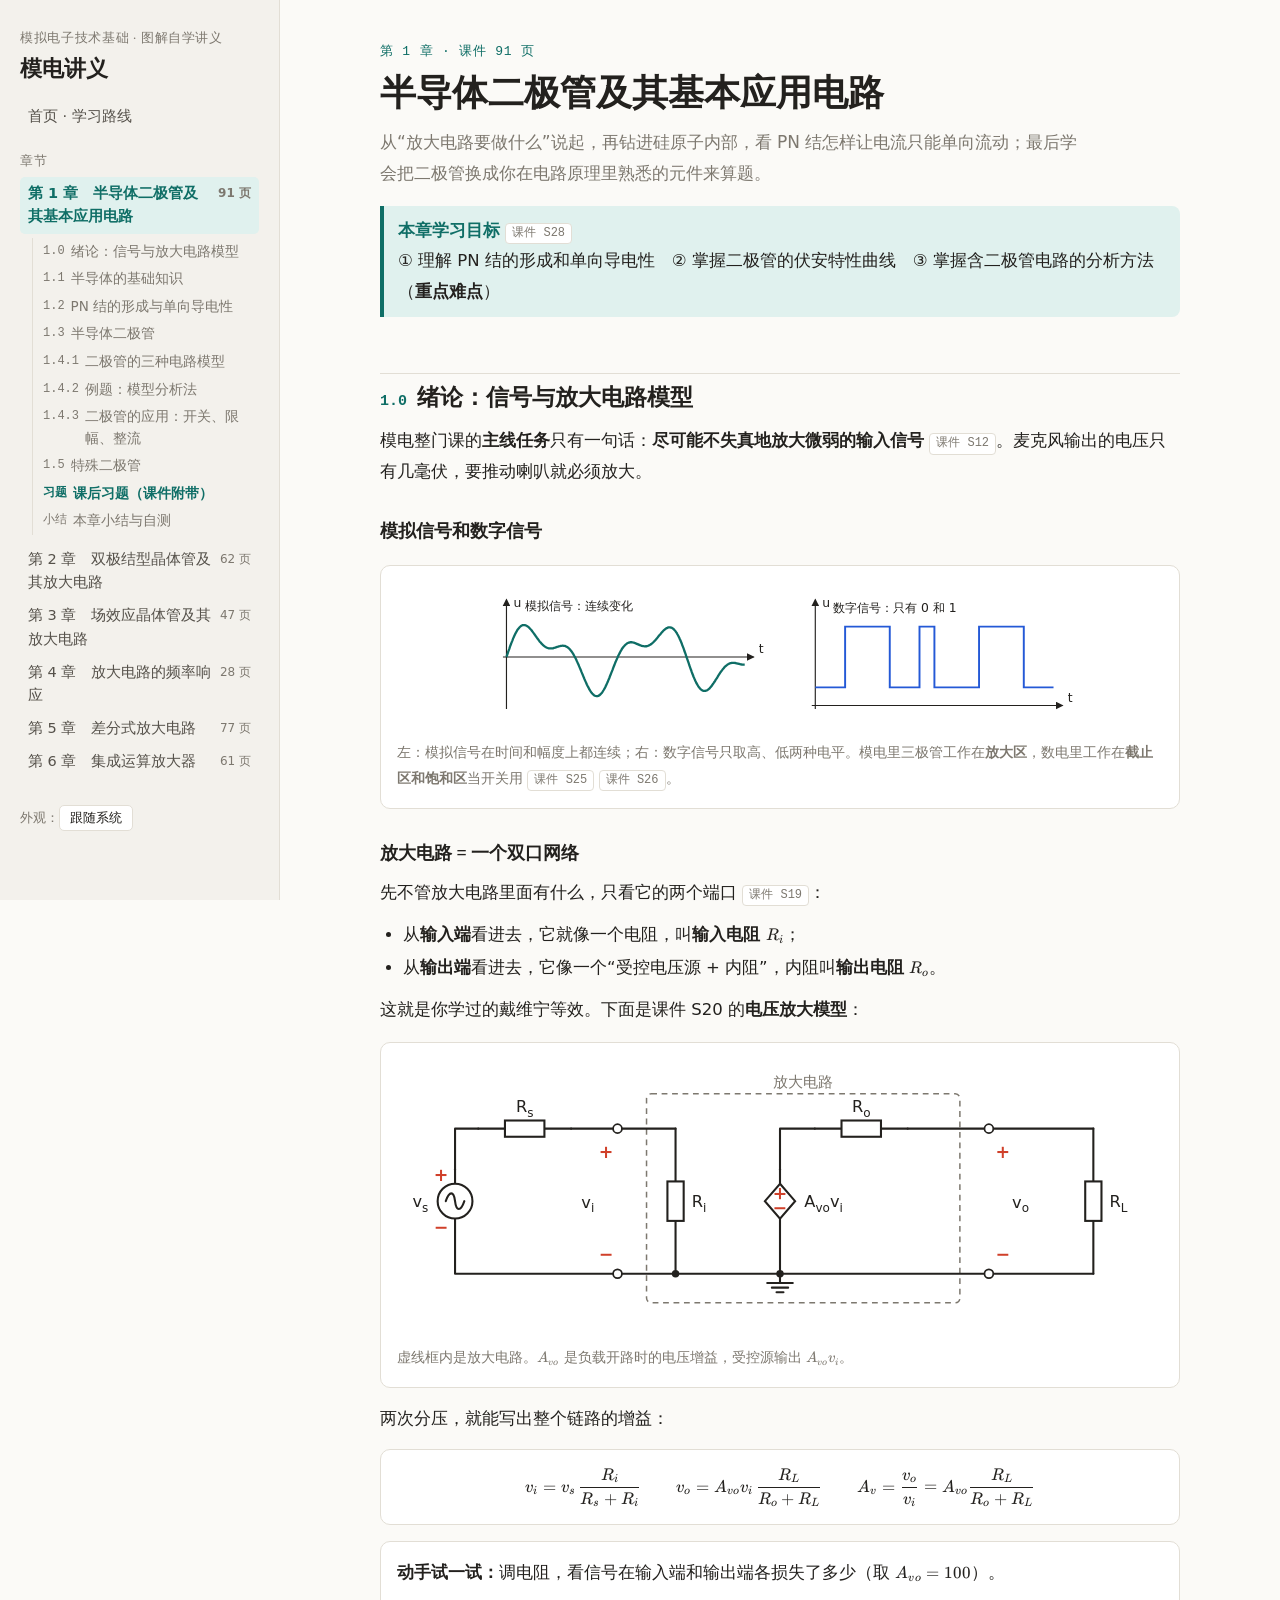
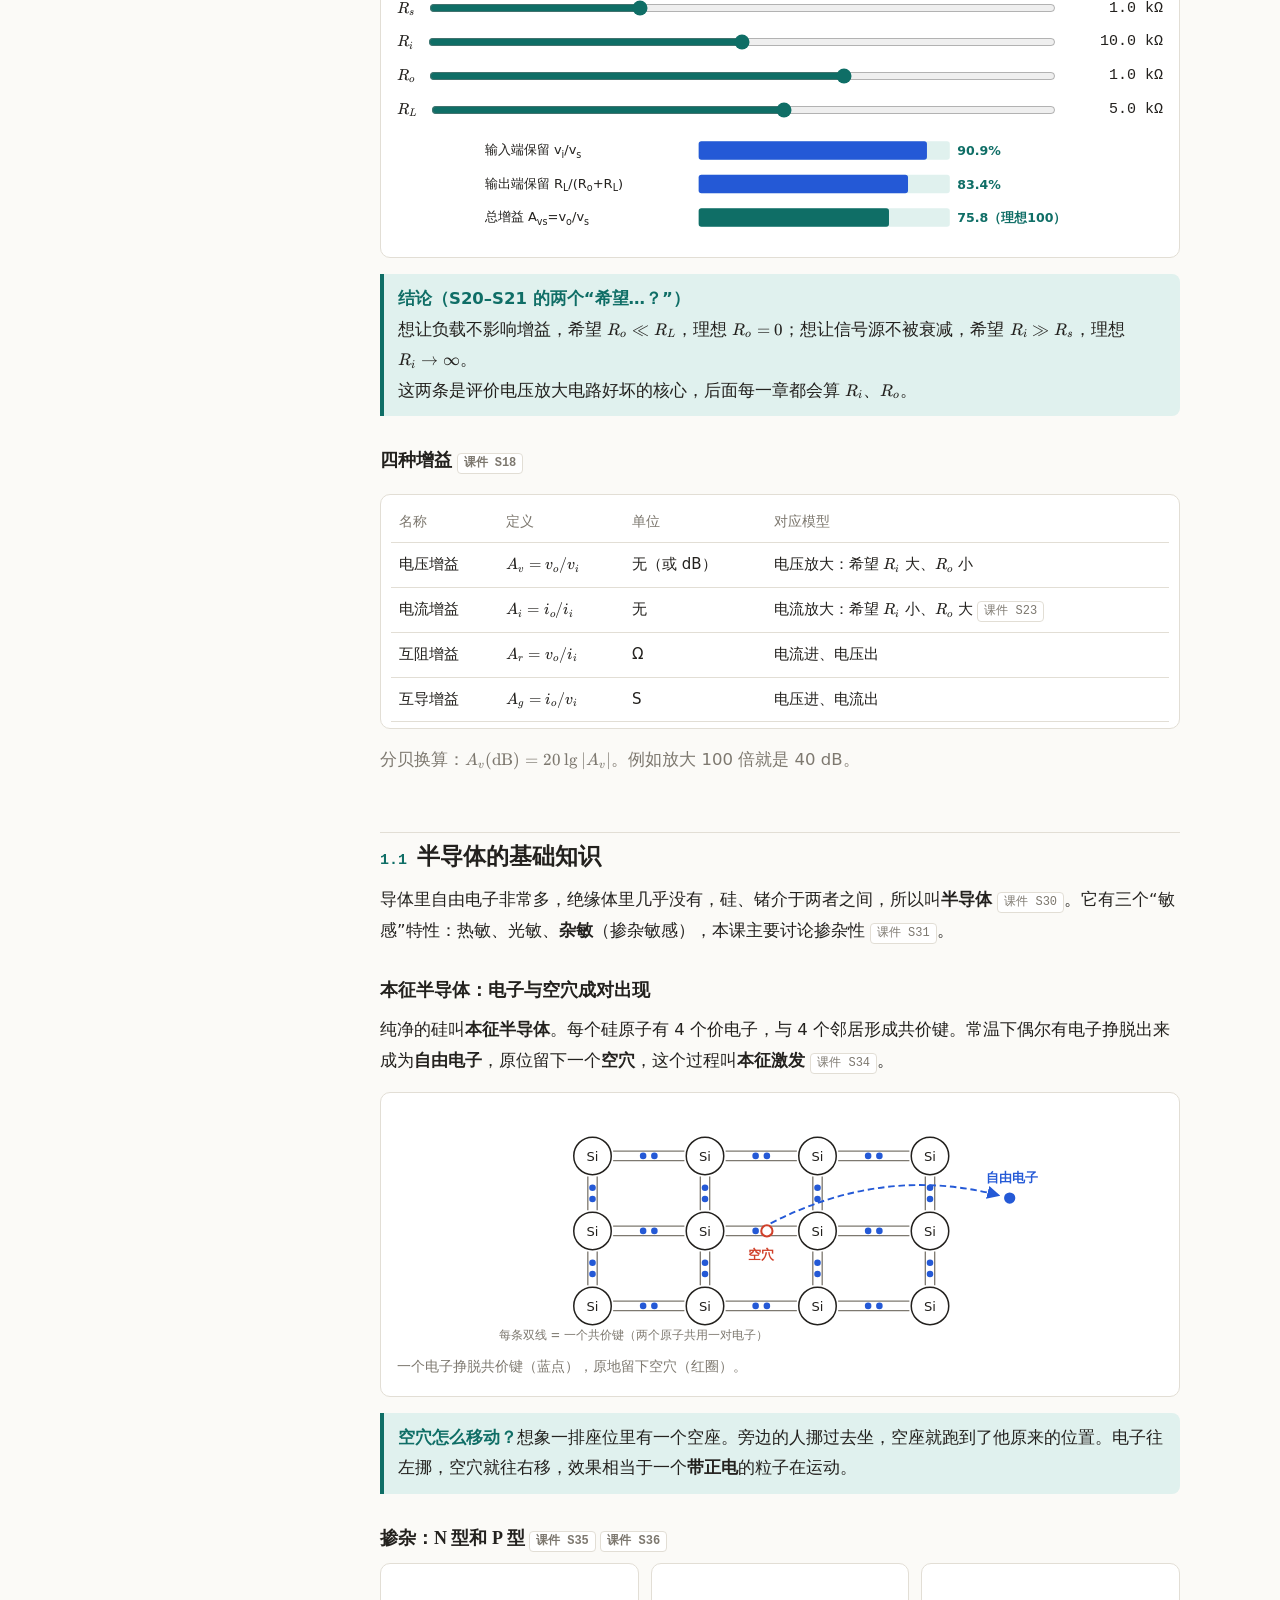
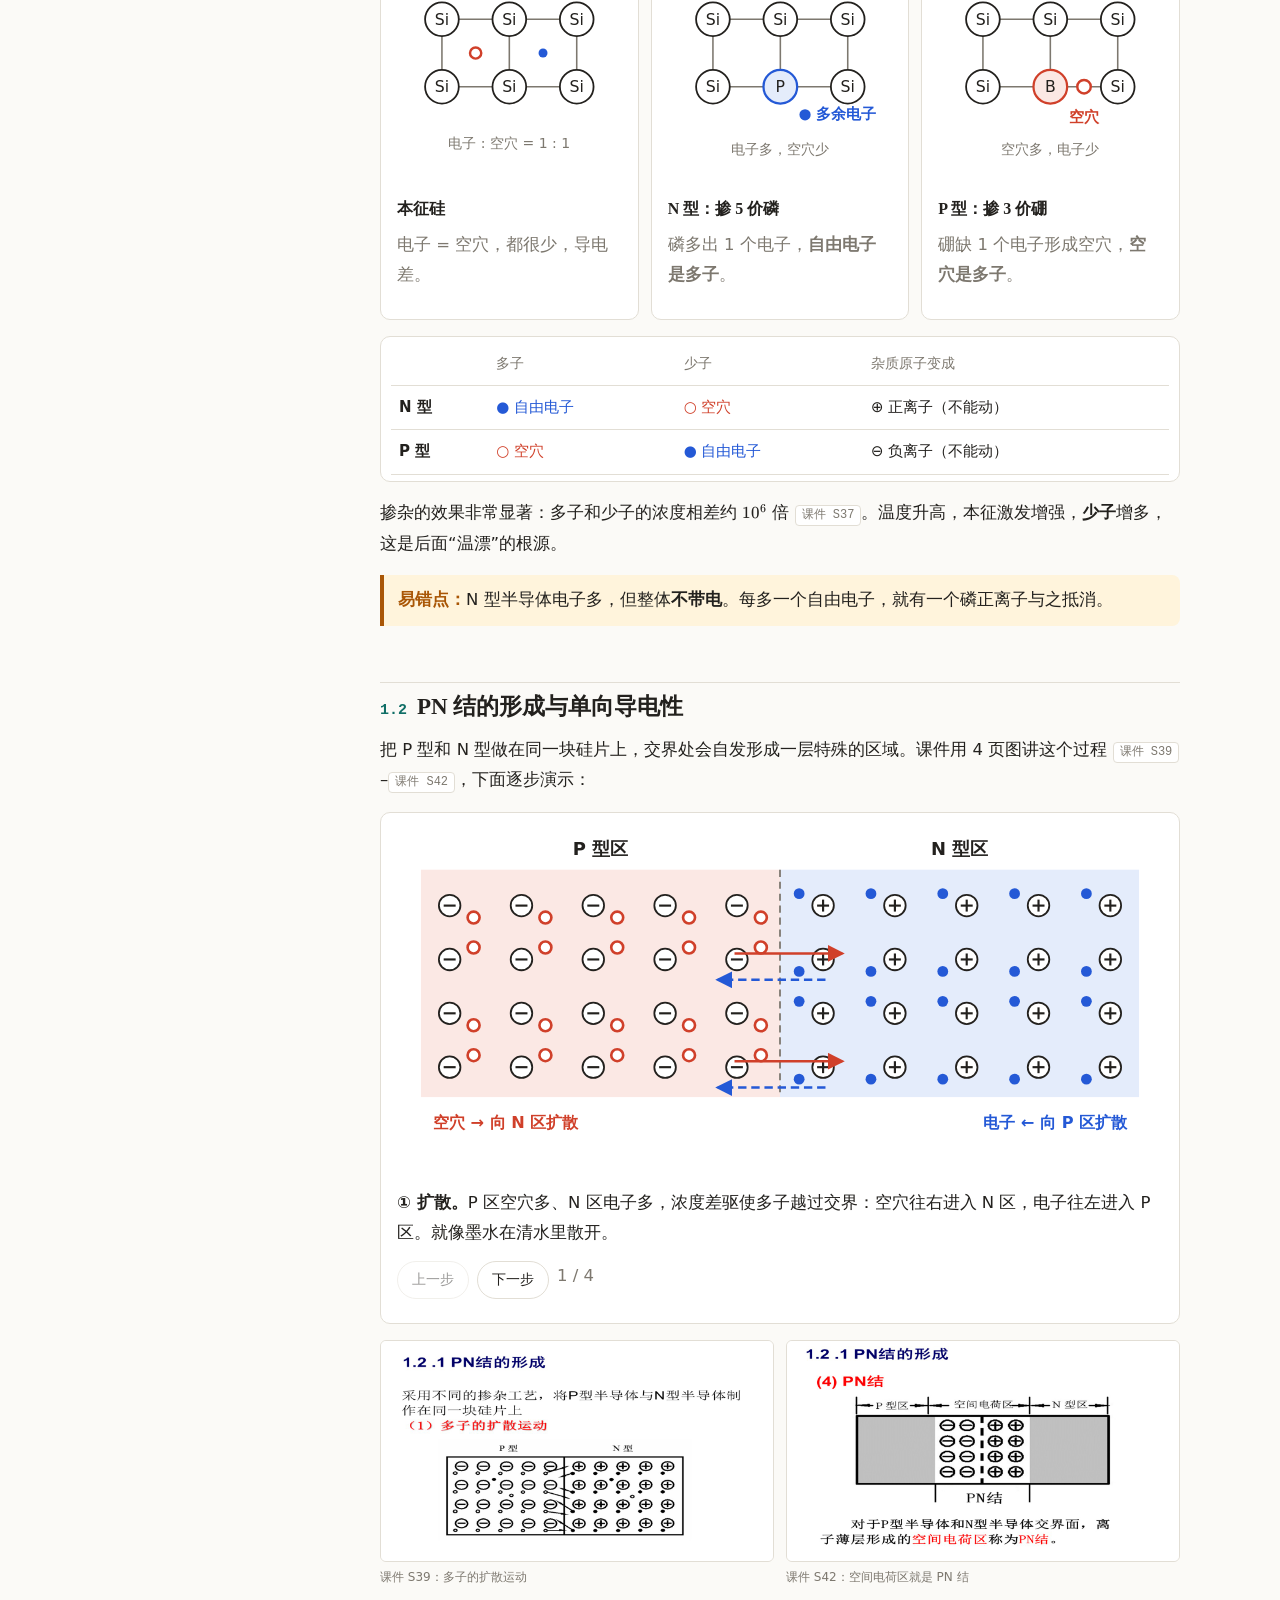
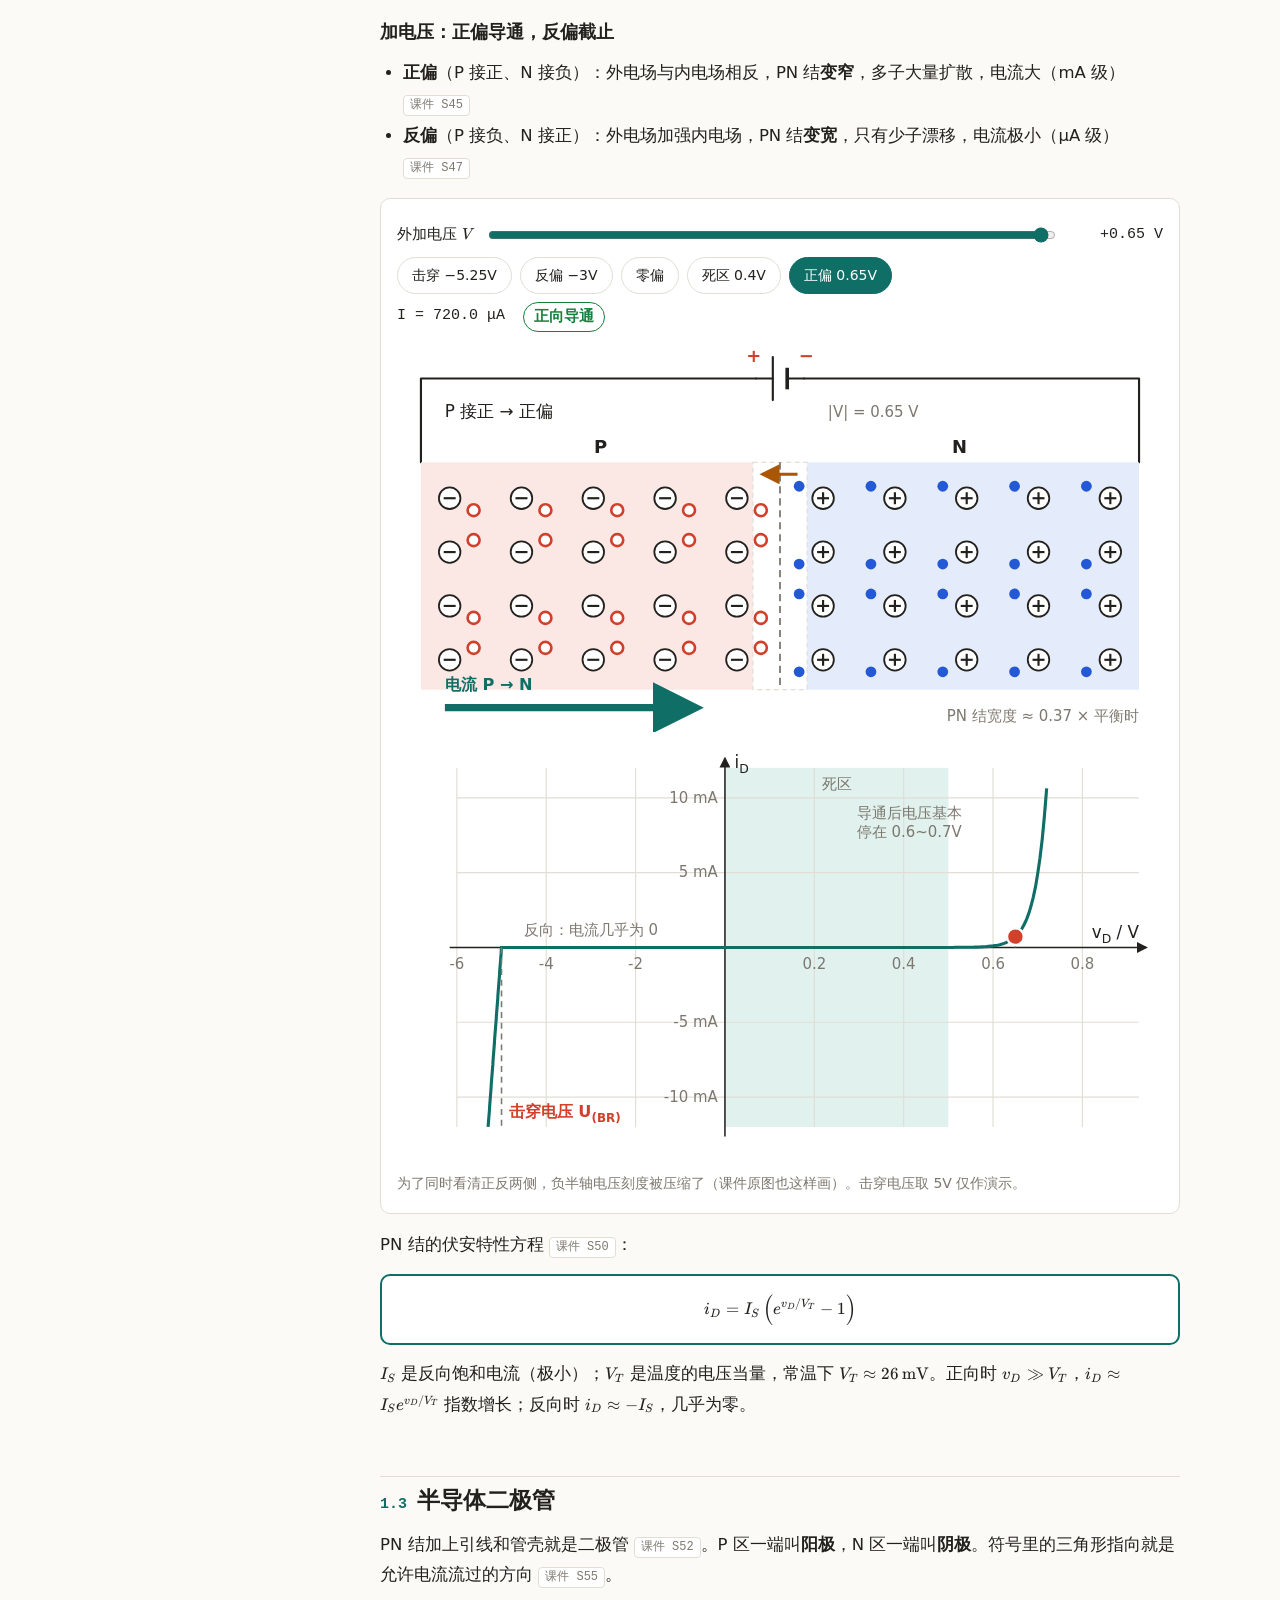
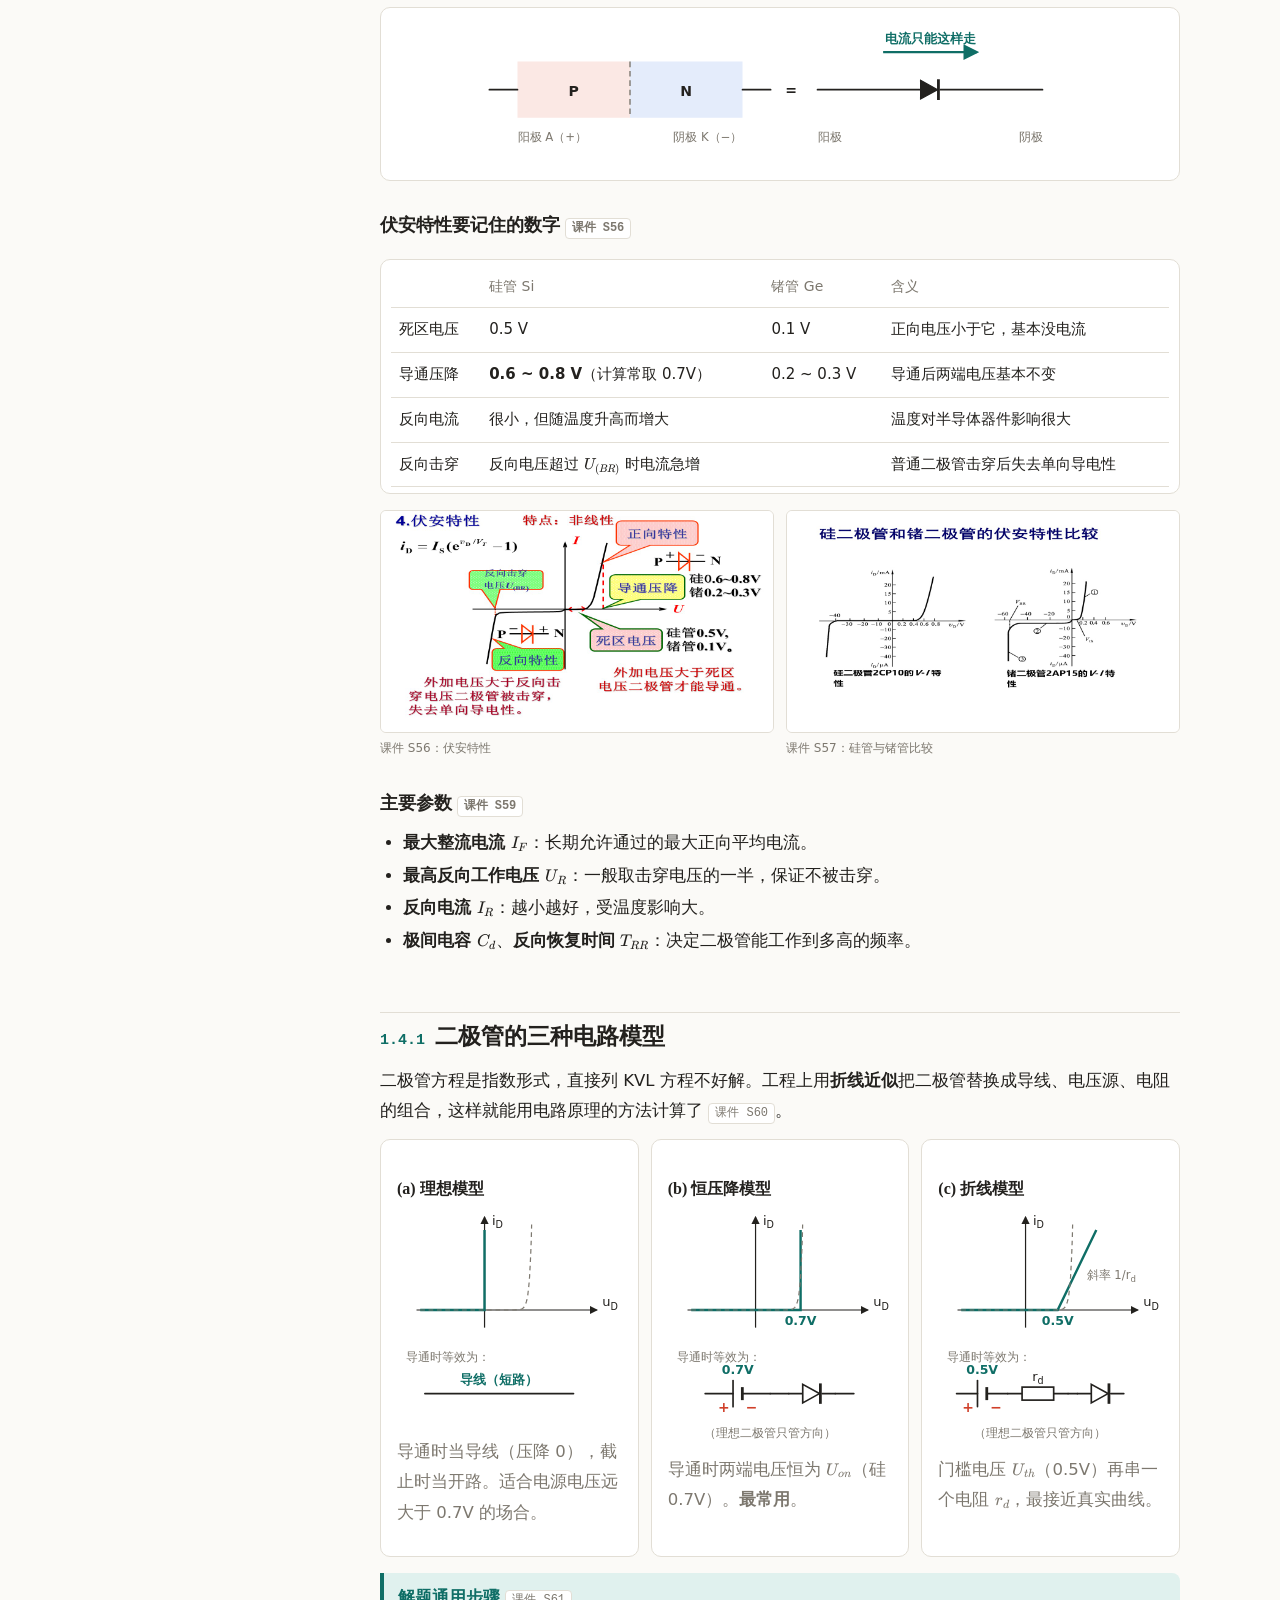
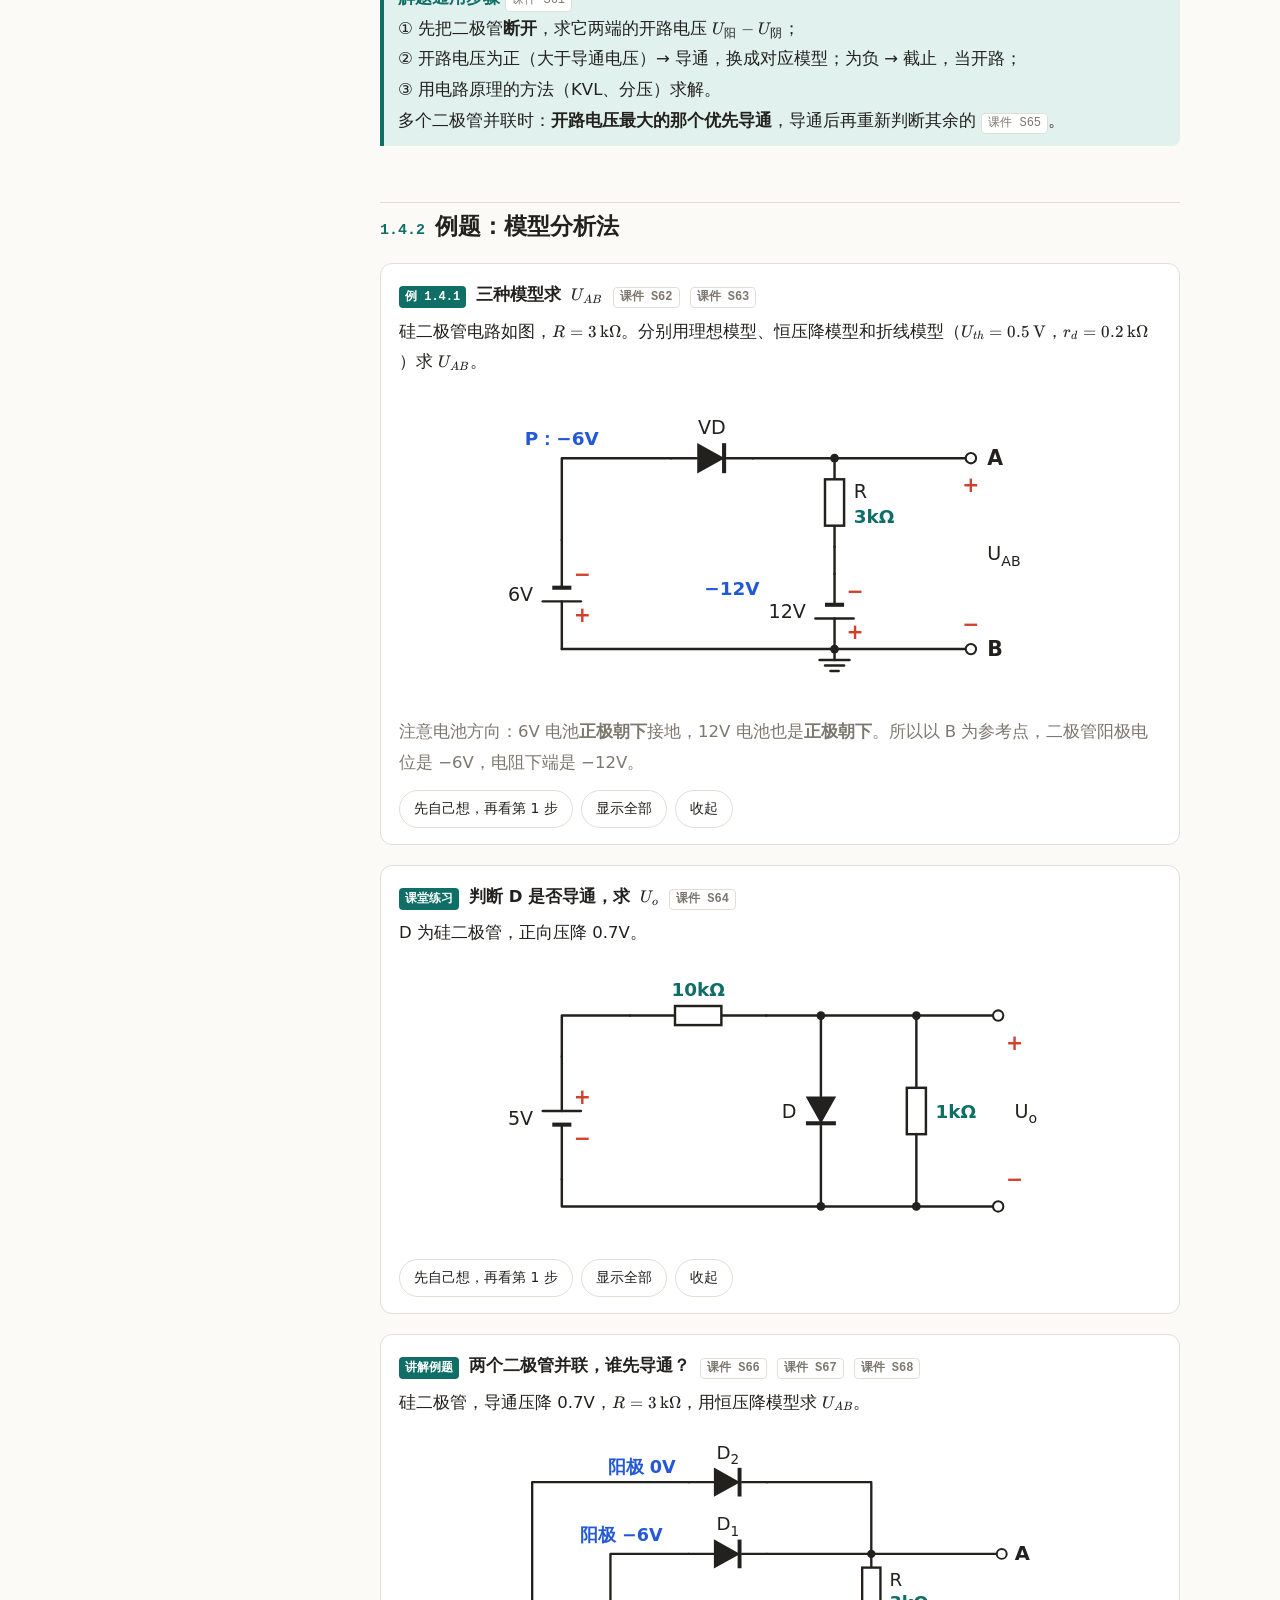
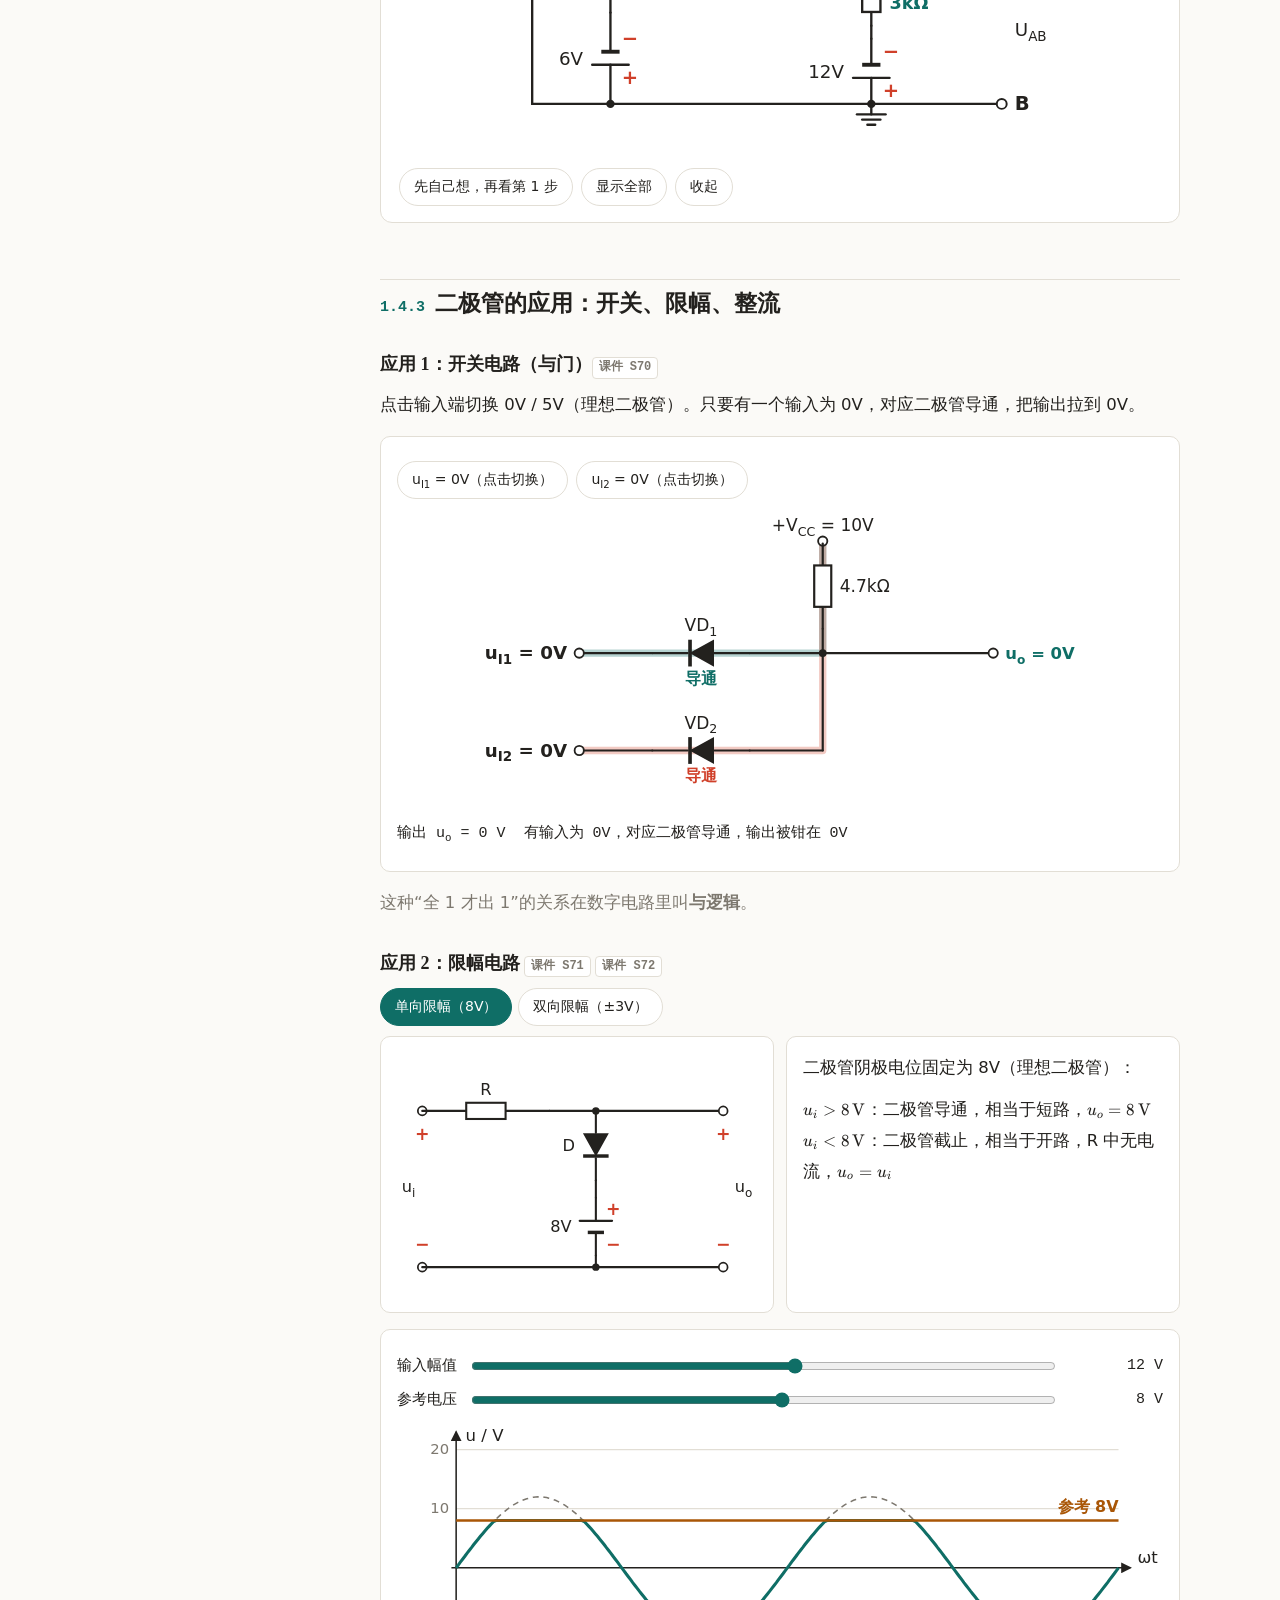
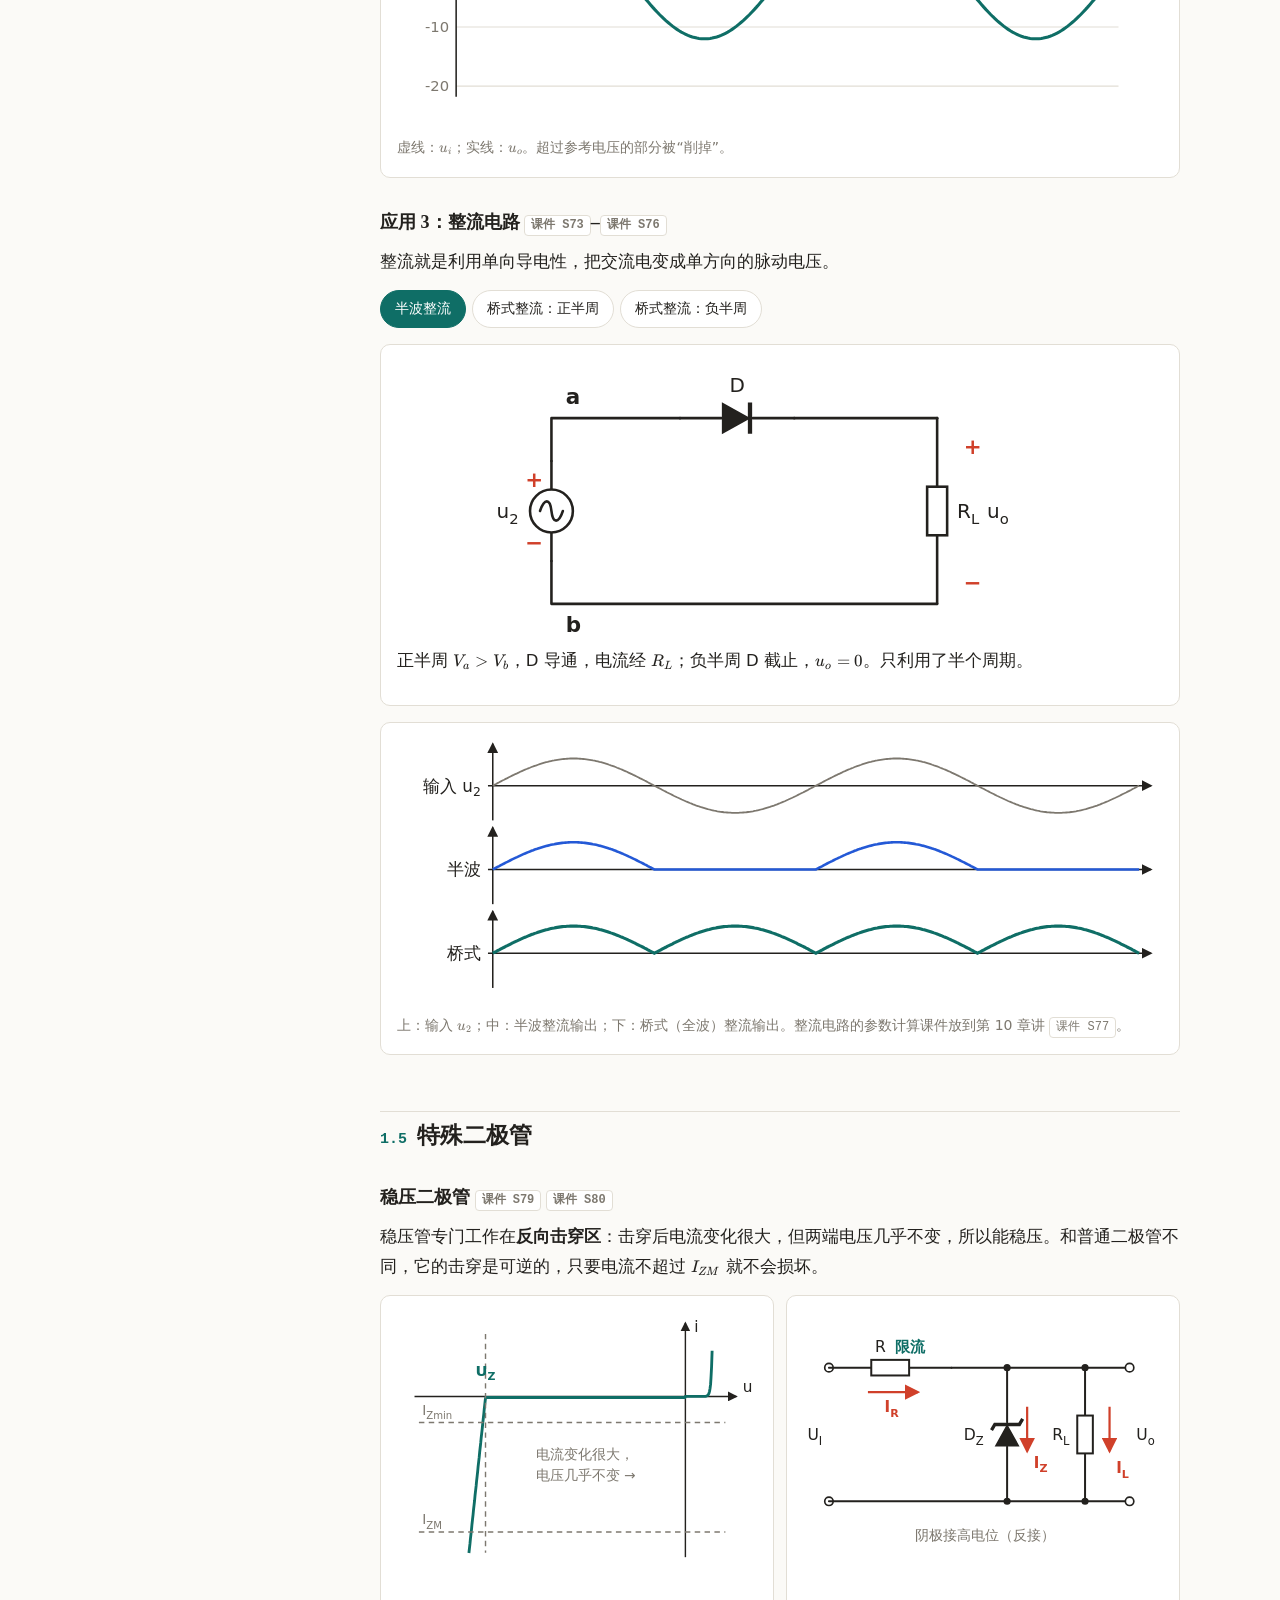
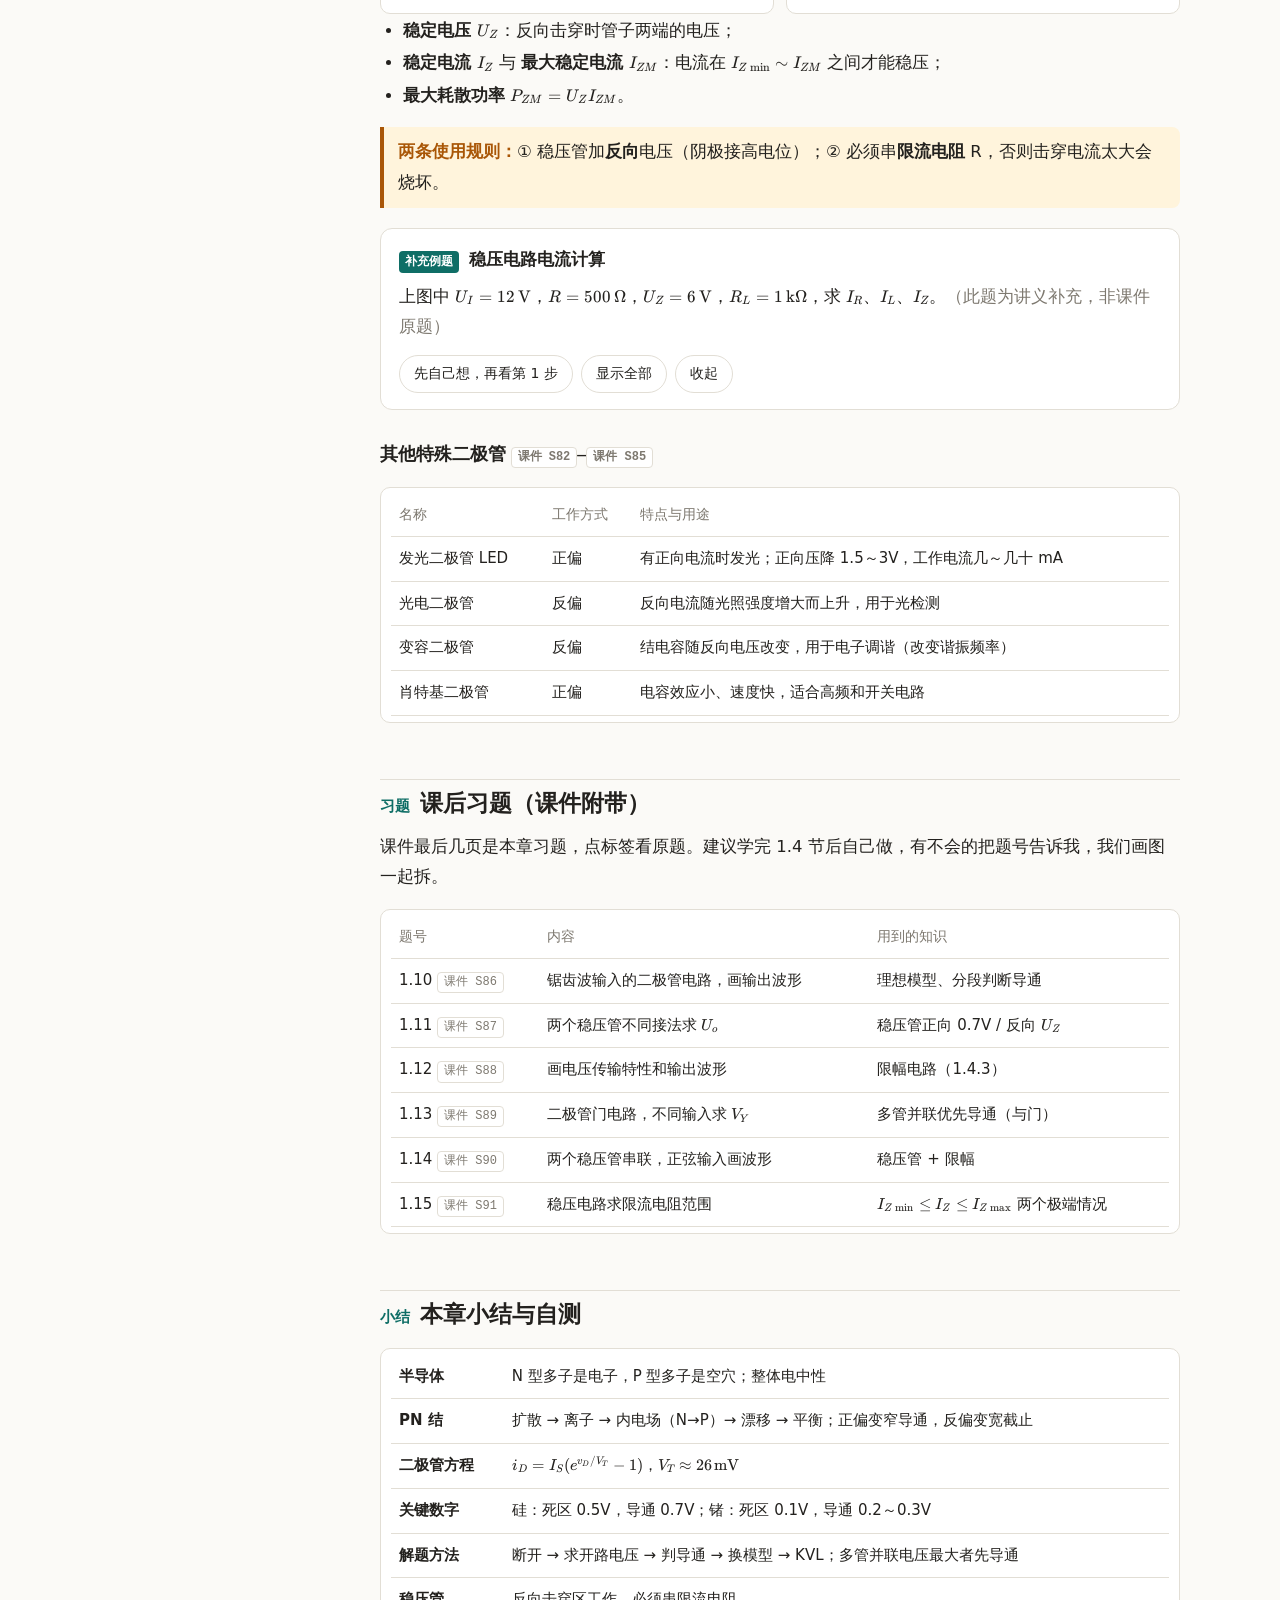
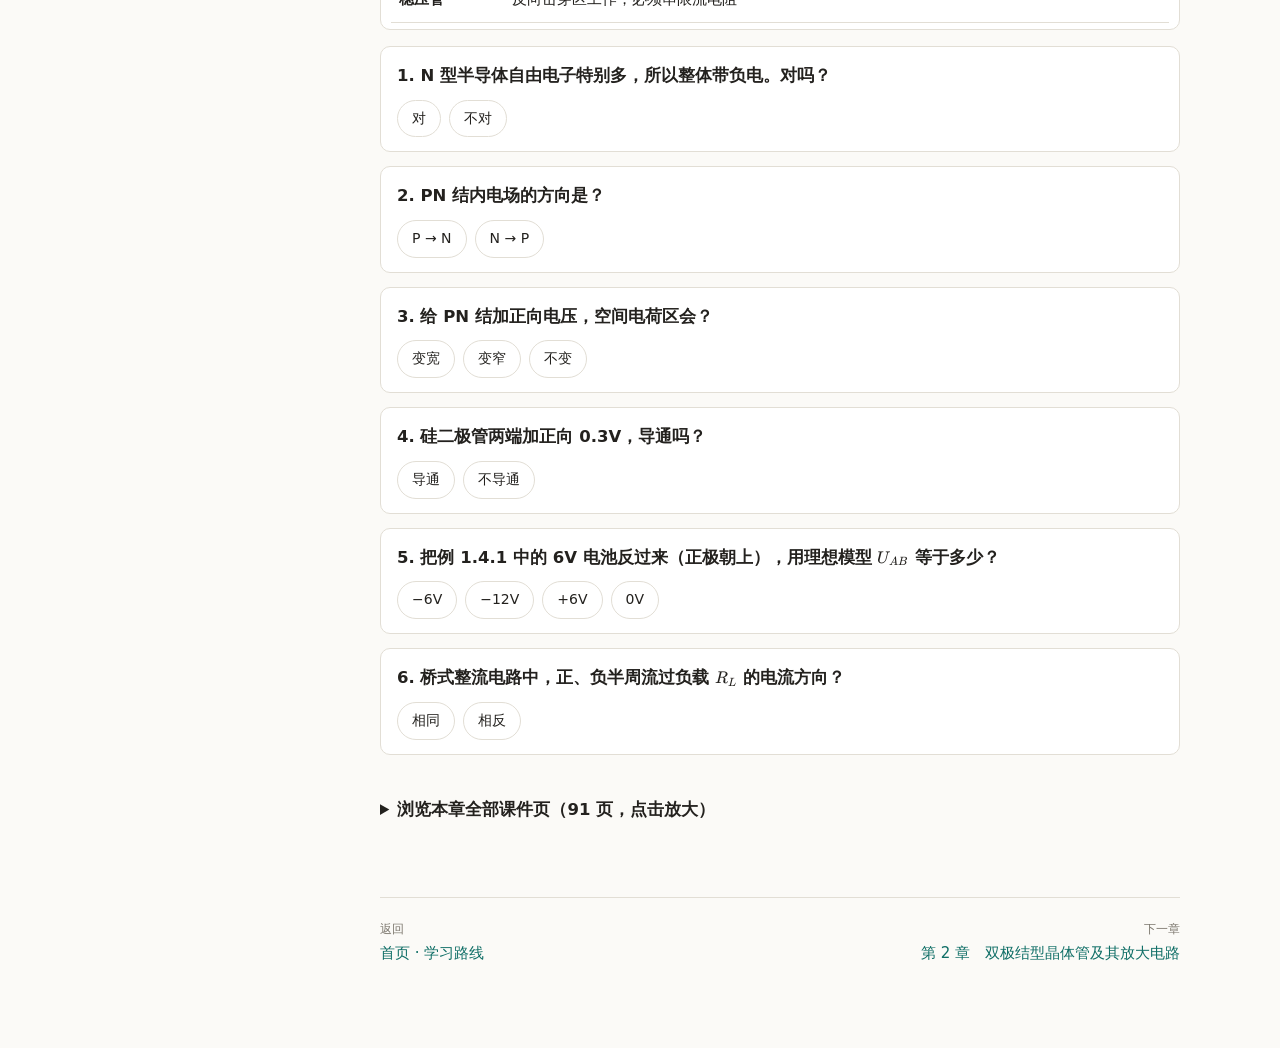
==== commit 770d71db: "讲义改版：左侧目录布局、手机适配、统一箭头约定、修复标注重叠与下标，补充第2/5/6章推导 - 侧边栏常驻全部章节（当前章展开到小节），正文居中，手机端顶部“目录”按钮 - 手机：图片缩放不截断、点图" ====
--- a/ch1.html
+++ b/ch1.html
@@ -326,11 +326,11 @@
 /* ---------- signals ---------- */
 var p1 = new Plot('sigs', {x:30, y:30, w:270, h:110}, [0, 4 * Math.PI], [-1.3, 1.3]);
 p1.axes({xl:'t', yl:'u'}); p1.fn(function(t){ return Math.sin(t) * 0.7 + 0.35 * Math.sin(2.3 * t); }, 'cv');
-p1.text(0.2, 1.25, '模拟信号：连续变化', 't');
+p1.text(1.0, 1.25, '模拟信号：连续变化', 't');
 var p2 = new Plot('sigs', {x:380, y:30, w:270, h:110}, [0, 8], [-0.3, 1.3]);
 p2.axes({xl:'t', yl:'u', xAtBottom:true});
 p2.poly([[0,0],[1,0],[1,1],[2.5,1],[2.5,0],[3.5,0],[3.5,1],[4,1],[4,0],[5.5,0],[5.5,1],[7,1],[7,0],[8,0]], 'cv2');
-p2.text(0.2, 1.25, '数字信号：只有 0 和 1', 't');
+p2.text(0.6, 1.25, '数字信号：只有 0 和 1', 't');
 
 /* ---------- amplifier model ---------- */
 var s = new Sch('ampModel');
@@ -370,7 +370,7 @@
 xs.forEach(function(x){ for (var j = 0; j < 2; j++){ var m = (ys[j] + ys[j + 1]) / 2; mk('circle', {cx:x, cy:m - 6, r:3.5, class:'elec'}, L); mk('circle', {cx:x, cy:m + 6, r:3.5, class:'elec'}, L); } });
 xs.forEach(function(x){ ys.forEach(function(y){ mk('circle', {cx:x, cy:y, r:20, class:'atom'}, L); rtext(L, x, y + 5, 'Si', 't', 'middle'); }); });
 mk('circle', {cx:565, cy:95, r:6, class:'elec'}, L);
-mk('path', {d:'M310,122 Q430,60 553,92', class:'arr-blue', 'stroke-dasharray':'5 4', 'marker-end':Lm.blue}, L);
+mk('path', {d:'M310,122 Q430,60 553,92', class:'arr-e', 'marker-end':Lm.blue}, L);
 rtext(L, 540, 78, '自由电子', 'tblue'); rtext(L, 300, 160, '空穴', 'tred', 'middle');
 rtext(L, 20, 245, '每条双线 = 一个共价键（两个原子共用一对电子）', 'ts');
 
@@ -406,7 +406,7 @@
   block(fg, 34, st.w);
   if (st.diff){ [70, 160].forEach(function(y){
     mk('line', {x1:282, y1:34 + y, x2:372, y2:34 + y, class:'arr-red', 'marker-end':fm.red}, fg);
-    mk('line', {x1:358, y1:56 + y, x2:268, y2:56 + y, class:'arr-blue', 'marker-end':fm.blue}, fg); });
+    mk('line', {x1:358, y1:56 + y, x2:268, y2:56 + y, class:'arr-e', 'marker-end':fm.blue}, fg); });
     rtext(fg, 30, 250, '空穴 → 向 N 区扩散', 'tred'); rtext(fg, 610, 250, '电子 ← 向 P 区扩散', 'tblue', 'end'); }
   if (st.field){ mk('line', {x1:320 + st.w + 30, y1:250, x2:320 - st.w - 30, y2:250, class:'arr-amber', 'marker-end':fm.amber}, fg); rtext(fg, 320, 274, '内电场 E（N → P）', 'tamber', 'middle'); }
   if (st.br){ var a = 320 - st.w, b = 320 + st.w; mk('path', {d:'M' + a + ',282 L' + a + ',290 L' + b + ',290 L' + b + ',282', class:'w'}, fg); rtext(fg, b + 8, 294, '空间电荷区 = PN 结', 't'); }
@@ -484,18 +484,18 @@
 
 /* ---------- three models ---------- */
 function modelPanel(id, kind){
-  var p = new Plot(id, {x:25, y:15, w:180, h:105}, [-1, 1.2], [-0.2, 1.2]);
+  var p = new Plot(id, {x:25, y:15, w:180, h:105}, [-1, 1.6], [-0.2, 1.2]);
   p.axes({xl:'u_D', yl:'i_D', xt:[], yt:[]});
   if (kind === 1) p.poly([[-1, 0], [0, 0], [0, 1.15]], 'cv');
-  if (kind === 2){ p.poly([[-1, 0], [0.7, 0], [0.7, 1.15]], 'cv'); p.text(0.7, -0.15, '0.7V', 'tval', 'middle'); }
-  if (kind === 3){ p.poly([[-1, 0], [0.5, 0], [1.1, 1.15]], 'cv'); p.text(0.5, -0.15, '0.5V', 'tval', 'middle'); p.text(0.95, 0.5, '斜率 1/r_d', 'ts', 'end'); }
+  if (kind === 2){ p.poly([[-1, 0], [0.7, 0], [0.7, 1.15]], 'cv'); p.text(0.7, -0.22, '0.7V', 'tval', 'middle'); }
+  if (kind === 3){ p.poly([[-1, 0], [0.5, 0], [1.1, 1.15]], 'cv'); p.text(0.5, -0.22, '0.5V', 'tval', 'middle'); p.text(0.95, 0.45, '斜率 1/r_d', 'ts'); }
   p.fn(function(v){ return 1e-9 * (Math.exp(v / 0.035) - 1); }, 'cvdash', -1, 1.2);
   var s = new Sch(id);
   s.text(10, 160, '导通时等效为：', 'ts');
   if (kind === 1){ s.wire(30, 195, 190, 195); s.text(110, 185, '导线（短路）', 'tval', 'middle'); }
   if (kind === 2){ s.bat(40, 195, 110, 195, {val:'0.7V'}); s.line(110, 195, 130, 195); s.D(130, 195, 180, 195, {open:true}); s.line(180, 195, 200, 195); }
   if (kind === 3){ s.bat(20, 195, 75, 195, {val:'0.5V'}); s.R(75, 195, 140, 195, {lab:'r_d'}); s.D(150, 195, 200, 195, {open:true}); s.line(140, 195, 150, 195); }
-  if (kind !== 1) s.text(110, 225, '（理想二极管只管方向）', 'ts', 'middle');
+  if (kind !== 1) s.text(110, 242, '（理想二极管只管方向）', 'ts', 'middle');
 }
 modelPanel('m1', 1); modelPanel('m2', 2); modelPanel('m3', 3);
 
@@ -514,7 +514,7 @@
   s.pm(360, 70, '+'); s.pm(360, 172, '-'); s.text(372, 125, 'U_{AB}', 't');
   if (mode === 'cv'){
     s.text(60, 40, '−6V', 'tblue', 'middle'); s.text(230, 40, '−6.7V', 'tblue', 'middle'); s.text(205, 150, '−12V', 'tblue', 'end');
-    s.arrow(300, 70, 300, 110, 'I_D ≈ 1.77mA', 'red', 306, 95);
+    s.arrow(244, 68, 244, 108, '', 'red'); s.text(238, 94, 'I_D ≈ 1.77mA', 'tred', 'end');
   } else { s.text(60, 40, 'P：−6V', 'tblue', 'middle'); s.text(205, 150, '−12V', 'tblue', 'end'); }
 }
 ex141('ex1'); ex141('ex1b', 'cv');
@@ -535,7 +535,7 @@
 e3.R(300, 95, 300, 150, {lab:'R', val:'3kΩ'}); e3.line(300, 150, 300, 160); e3.bat(300, 210, 300, 160, {lab:'12V', side:'l'});
 e3.wire(40, 210, 400, 210); e3.node(100, 210); e3.node(300, 210); e3.gnd(300, 210);
 e3.term(400, 95); e3.term(400, 210); e3.text(410, 100, 'A', 'tb'); e3.text(410, 215, 'B', 'tb'); e3.text(410, 158, 'U_{AB}', 't');
-e3.text(160, 28, '阳极 0V', 'tblue', 'middle'); e3.text(140, 85, '阳极 −6V', 'tblue', 'end');
+e3.text(150, 33, '阳极 0V', 'tblue', 'end'); e3.text(140, 85, '阳极 −6V', 'tblue', 'end');
 
 /* ---------- AND gate ---------- */
 var gA = 0, gB = 0, gs = document.getElementById('gate');
--- a/assets/style.css
+++ b/assets/style.css
@@ -1,57 +1,86 @@
 /* 模电讲义 — shared styles
    Layout: sticky top bar (chapter switch) + left section TOC + one reading column (~780px) with wide figure panels */
 :root{
-  --bg:#f3f5f8; --surface:#ffffff; --surface2:#eef2f6; --ink:#1a2130; --muted:#586274; --line:#d6dce6;
+  --bg:#fbfaf7; --bg-side:#f3f1ec; --surface:#ffffff; --surface2:#f1eee7; --ink:#23211e; --ink2:#55514a; --muted:#7d786f; --line:#e2ded5;
   --accent:#0f6e66; --accent-soft:#e0f1ee;
   --blue:#2459d6; --red:#d0402a; --amber:#a95606; --violet:#6b46c1;
   --elec:#2459d6; --hole:#d0402a; --field:#a95606;
   --p-tint:#fbe8e4; --n-tint:#e4ecfb; --dep:#ffffff;
   --ok:#17803d; --bad:#c2362b; --warn-soft:#fff4dc;
   --f-body:"Microsoft YaHei","PingFang SC","Noto Sans SC","Hiragino Sans GB",system-ui,sans-serif;
+  --f-serif:"Noto Serif SC","Source Han Serif SC","Source Han Serif CN","Songti SC","STSong","SimSun",serif;
   --f-mono:Consolas,"JetBrains Mono",ui-monospace,monospace;
 }
 @media (prefers-color-scheme: dark){:root:not([data-theme="light"]){
-  --bg:#10141b; --surface:#18202a; --surface2:#1f2833; --ink:#e6e9ef; --muted:#9aa4b4; --line:#2d3644;
+  --bg:#1b1a18; --bg-side:#222120; --surface:#232220; --surface2:#2a2826; --ink:#e9e5dc; --ink2:#bdb7ab; --muted:#8c867b; --line:#3a3733;
   --accent:#36c6b4; --accent-soft:#15302c;
   --blue:#79a5ff; --red:#ff8570; --amber:#f2a73a; --violet:#b89cff;
   --elec:#79a5ff; --hole:#ff8570; --field:#f2a73a;
-  --p-tint:#35211e; --n-tint:#1b2840; --dep:#10141b;
+  --p-tint:#35211e; --n-tint:#1b2840; --dep:#1b1a18;
   --ok:#4ccf7c; --bad:#ff7a6e; --warn-soft:#3a2f17; color-scheme:dark}}
 :root[data-theme="dark"]{
-  --bg:#10141b; --surface:#18202a; --surface2:#1f2833; --ink:#e6e9ef; --muted:#9aa4b4; --line:#2d3644;
+  --bg:#1b1a18; --bg-side:#222120; --surface:#232220; --surface2:#2a2826; --ink:#e9e5dc; --ink2:#bdb7ab; --muted:#8c867b; --line:#3a3733;
   --accent:#36c6b4; --accent-soft:#15302c;
   --blue:#79a5ff; --red:#ff8570; --amber:#f2a73a; --violet:#b89cff;
   --elec:#79a5ff; --hole:#ff8570; --field:#f2a73a;
-  --p-tint:#35211e; --n-tint:#1b2840; --dep:#10141b;
+  --p-tint:#35211e; --n-tint:#1b2840; --dep:#1b1a18;
   --ok:#4ccf7c; --bad:#ff7a6e; --warn-soft:#3a2f17; color-scheme:dark}
 
 *{box-sizing:border-box}
 [hidden]{display:none!important}
-html{scroll-padding-top:70px}
-body{margin:0;background:var(--bg);color:var(--ink);font-family:var(--f-body);font-size:16px;line-height:1.8}
+body{margin:0;background:var(--bg);color:var(--ink);font-family:var(--f-body);font-size:16.5px;line-height:1.85}
+h1,h2,h3,h4{font-family:var(--f-serif)}
 a{color:var(--accent)}
 img{max-width:100%}
 
-/* top bar */
-.topbar{position:sticky;top:0;z-index:20;background:var(--surface);border-bottom:1px solid var(--line);
-  display:flex;align-items:center;gap:10px;flex-wrap:wrap;padding:8px max(16px,env(safe-area-inset-left,0px))}
-.topbar .home{font-weight:900;text-decoration:none;color:var(--ink);margin-right:4px;white-space:nowrap}
-.topbar select{font:inherit;font-size:14px;padding:5px 8px;border:1px solid var(--line);border-radius:6px;background:var(--surface);color:var(--ink);max-width:100%;min-width:0;flex:1 1 220px}
-.topbar .pn{display:flex;gap:6px;margin-left:auto}
-.topbar .pn a{font-size:13px;text-decoration:none;border:1px solid var(--line);border-radius:999px;padding:3px 12px;color:var(--ink);white-space:nowrap}
-.topbar .pn a:hover{border-color:var(--accent)}
-.topbar .theme{font-size:13px}
-
-/* layout */
-.layout{display:grid;grid-template-columns:240px minmax(0,1fr);gap:32px;max-width:1140px;margin:0 auto;
-  padding-left:max(16px,env(safe-area-inset-left,0px));padding-right:max(16px,env(safe-area-inset-right,0px))}
-.toc{position:sticky;top:64px;align-self:start;max-height:calc(100vh - 80px);overflow:auto;padding-block:24px;font-size:14px;line-height:1.5}
-.toc b{display:block;font-size:12px;letter-spacing:.08em;color:var(--muted);margin-bottom:8px}
-.toc a{display:block;color:var(--muted);text-decoration:none;padding:5px 10px;border-left:2px solid var(--line)}
-.toc a:hover{color:var(--ink)}
-.toc a.on{color:var(--accent);border-left-color:var(--accent);font-weight:700}
-article{padding-block:28px 100px;min-width:0;max-width:820px}
-@media (max-width:900px){.layout{grid-template-columns:minmax(0,1fr)}.toc{display:none}}
+/* sidebar layout (after the Marxist-course notes: book title + chapter list on the left, no top bar on desktop) */
+:root{--sb-w:280px}
+html{scroll-padding-top:24px}
+body{-webkit-text-size-adjust:100%}
+.sidebar{position:fixed;top:0;bottom:0;left:0;width:var(--sb-w);z-index:20;overflow-y:auto;background:var(--bg-side);
+  border-right:1px solid var(--line);padding:28px 20px 40px;font-size:14.5px;line-height:1.6}
+.sidebar a{text-decoration:none}
+.sb-book{font-family:var(--f-serif);font-size:13px;color:var(--muted);letter-spacing:.05em}
+.sb-title{display:block;font-family:var(--f-serif);font-size:22px;font-weight:700;color:var(--ink)!important;margin:2px 0 14px}
+.sb-home{display:block;padding:5px 8px;border-radius:5px;color:var(--ink2)}
+.sb-home:hover{background:var(--surface2)}
+.sb-home.on{background:var(--accent-soft);color:var(--accent);font-weight:600}
+.sb-group-t{margin:18px 0 6px;font-size:12.5px;color:var(--muted);letter-spacing:.08em}
+.sb-group-t.hot{color:var(--accent);font-weight:700}
+.sidebar ol{list-style:none;margin:0;padding:0}
+.sidebar li{margin:0}
+.sb-ch{display:flex;justify-content:space-between;gap:8px;padding:5px 8px;border-radius:5px;color:var(--ink2)}
+.sb-ch:hover{background:var(--surface2)}
+.sb-ch .r{color:var(--muted);font-size:12px;white-space:nowrap;padding-top:2px}
+.sidebar li.cur > .sb-ch{background:var(--accent-soft);color:var(--accent);font-weight:600}
+.sb-secs{margin:4px 0 8px 12px;border-left:1px solid var(--line)}
+.sb-secs a{display:flex;gap:6px;padding:3px 10px;font-size:13.5px;color:var(--muted)}
+.sb-secs a:hover{color:var(--ink)}
+.sb-secs a.on{color:var(--accent);font-weight:600}
+.sb-secs .sn{font-family:var(--f-mono);font-size:12px;padding-top:1px;white-space:nowrap}
+.sb-tools{margin-top:26px;font-size:13px;color:var(--muted)}
+.sb-tools button{font-size:13px;padding:2px 10px;border-radius:5px}
+.lv{font-size:11px;font-weight:600;border-radius:4px;padding:0 5px;white-space:nowrap;line-height:1.6}
+.lv-key{color:var(--surface);background:var(--accent)}
+.lv-lite{color:var(--muted);border:1px solid var(--line)}
+.topbar,.sb-mask{display:none}
+
+.layout{margin-left:var(--sb-w);padding:40px 48px 0}
+article{padding-block:0 80px;min-width:0;max-width:800px;margin:0 auto}
+.page-nav{display:flex;justify-content:space-between;gap:16px;margin-top:72px;padding-top:20px;border-top:1px solid var(--line);font-size:15px}
+.page-nav a{text-decoration:none;max-width:48%}
+.page-nav a small{display:block;font-size:12px;color:var(--muted)}
+.page-nav .nx{text-align:right;margin-left:auto}
+@media (max-width:900px){
+  .sidebar{transform:translateX(-100%);transition:transform .2s;z-index:40;width:86%;max-width:320px}
+  body.sb-open .sidebar{transform:none;box-shadow:0 0 30px rgba(0,0,0,.18)}
+  body.sb-open .sb-mask{display:block;position:fixed;inset:0;z-index:35;background:rgba(0,0,0,.25)}
+  .topbar{display:flex;align-items:center;gap:12px;position:sticky;top:0;z-index:30;background:var(--bg);border-bottom:1px solid var(--line);padding:8px 14px;font-size:14px}
+  .topbar button{font-size:14px;border-radius:5px;padding:2px 12px}
+  .topbar span{color:var(--ink2);overflow:hidden;white-space:nowrap;text-overflow:ellipsis;min-width:0}
+  html{scroll-padding-top:56px}
+  .layout{margin-left:0;padding:20px 24px 0}
+}
 
 /* type */
 .eyebrow{font-family:var(--f-mono);font-size:13px;letter-spacing:.06em;color:var(--accent)}
@@ -73,7 +102,6 @@
 .panel{background:var(--surface);border:1px solid var(--line);border-radius:10px;padding:16px;margin:16px 0}
 .fig{overflow-x:auto}
 .fig svg{display:block;width:100%;height:auto}
-.fig svg.wide{min-width:560px}
 .fig svg:not(.wide){max-width:600px;margin-inline:auto}
 .tbl td:first-child{white-space:nowrap}
 .cap{font-size:14px;color:var(--muted);margin-top:8px}
@@ -203,3 +231,70 @@
 .oxide{fill:var(--warn-soft);stroke:var(--amber);stroke-width:1.2}
 .metal{fill:var(--surface2);stroke:var(--ink);stroke-width:1.4}
 .chan{fill:var(--n-tint);stroke:var(--blue);stroke-width:1.2}
+
+/* level note at top of a chapter */
+.level{display:flex;gap:10px;align-items:baseline;border:1px solid var(--line);border-radius:8px;padding:8px 14px;margin:12px 0;background:var(--surface);font-size:15px}
+.level .lv{font-size:12px}
+
+/* collapsible derivation */
+details.deriv{border:1px solid var(--line);border-left:4px solid var(--violet);border-radius:0 8px 8px 0;background:var(--surface);margin:10px 0 16px;padding:0 14px}
+details.deriv > summary{cursor:pointer;padding:8px 0;font-weight:700;color:var(--violet);list-style:none}
+details.deriv > summary::-webkit-details-marker{display:none}
+details.deriv > summary::before{content:'▸';display:inline-block;width:1.1em;transition:transform .15s}
+details.deriv[open] > summary::before{transform:rotate(90deg)}
+details.deriv > summary .hint{font-weight:400;color:var(--muted);font-size:13px;margin-left:6px}
+details.deriv[open]{padding-bottom:10px}
+details.deriv .step{display:grid;grid-template-columns:auto minmax(0,1fr);gap:4px 10px;align-items:baseline;margin:6px 0}
+details.deriv .step > b{font-size:14px;color:var(--violet);white-space:nowrap}
+/* misconception + think boxes */
+.myth{border-left:4px solid var(--red);background:var(--p-tint);padding:10px 14px;border-radius:0 8px 8px 0;margin:16px 0}
+.myth > b:first-child{color:var(--red)}
+.think{border-left:4px solid var(--blue);background:var(--n-tint);padding:10px 14px;border-radius:0 8px 8px 0;margin:16px 0}
+.think > b:first-child{color:var(--blue)}
+sub,sup{font-size:.72em;line-height:0}
+.legend{display:flex;flex-wrap:wrap;gap:4px 16px;font-size:13px;color:var(--muted);margin-top:6px}
+.legend i{display:inline-block;width:22px;height:0;border-top:2.4px solid;vertical-align:middle;margin-right:6px;position:relative}
+.legend i.cur{border-color:var(--red)} .legend i.ele{border-color:var(--blue);border-top-style:dashed}
+.arr-e{stroke:var(--blue);stroke-width:2;fill:none;stroke-dasharray:7 4}
+
+/* figures zoom (phones) */
+.figzoom{position:fixed;inset:0;z-index:60;background:var(--surface);overflow:auto;padding:52px 12px 20px}
+.figzoom svg{display:block;width:max(100%,720px);height:auto;margin:0 auto}
+.figzoom .fzbar{position:fixed;top:0;left:0;right:0;height:44px;display:flex;align-items:center;justify-content:space-between;padding:0 12px;background:var(--surface);border-bottom:1px solid var(--line);font-size:13px;color:var(--muted)}
+.fig .zoomhint{display:none}
+
+/* phones */
+@media (max-width:700px){
+  body{font-size:15.5px;line-height:1.75}
+  .layout{padding:16px 14px 0}
+  h1{font-size:25px}
+  h2{font-size:20px;margin-top:40px}
+  h3{font-size:17px}
+  .lead{font-size:15.5px}
+  .panel,.ex{padding:12px 10px;border-radius:8px}
+  .key,.warn,.myth,.think{padding:8px 10px}
+  details.deriv{padding:0 10px}
+  .tbl{padding:4px 6px}
+  table{font-size:14px}
+  th,td{padding:6px 5px}
+  .tabbar{flex-wrap:nowrap;overflow-x:auto;gap:4px;margin-inline:-2px;padding-bottom:2px;scrollbar-width:none}
+  .tabbar::-webkit-scrollbar{display:none}
+  .tabbar button{flex:0 0 auto;font-size:13px;padding:3px 10px}
+  .btns button,.reveal .rctl button,.q .opts button{font-size:13px;padding:4px 10px}
+  .ctl{grid-template-columns:auto minmax(0,1fr);font-size:14px}
+  .ctl output{grid-column:1 / -1;text-align:left;min-width:0;margin-top:-6px;font-size:13px}
+  .readout{font-size:13px;gap:2px 12px}
+  .src{font-size:11px;padding:0 4px}
+  .shots{grid-template-columns:repeat(2,minmax(0,1fr));gap:8px}
+  .fig .zoomhint{display:block;font-size:12px;color:var(--muted);text-align:right;margin-top:2px}
+  .fig svg{cursor:zoom-in}
+  .page-nav a{font-size:14px}
+  .katex-display .katex{white-space:normal}
+  .lightbox{padding:8px}
+  .lightbox .bar{flex-wrap:wrap;justify-content:center}
+}
+
+/* long inline formulas may break between terms instead of pushing the page wider */
+.katex{white-space:normal}
+.arr-ink{stroke:var(--ink);stroke-width:1.8;fill:none}
+.katex{position:relative}
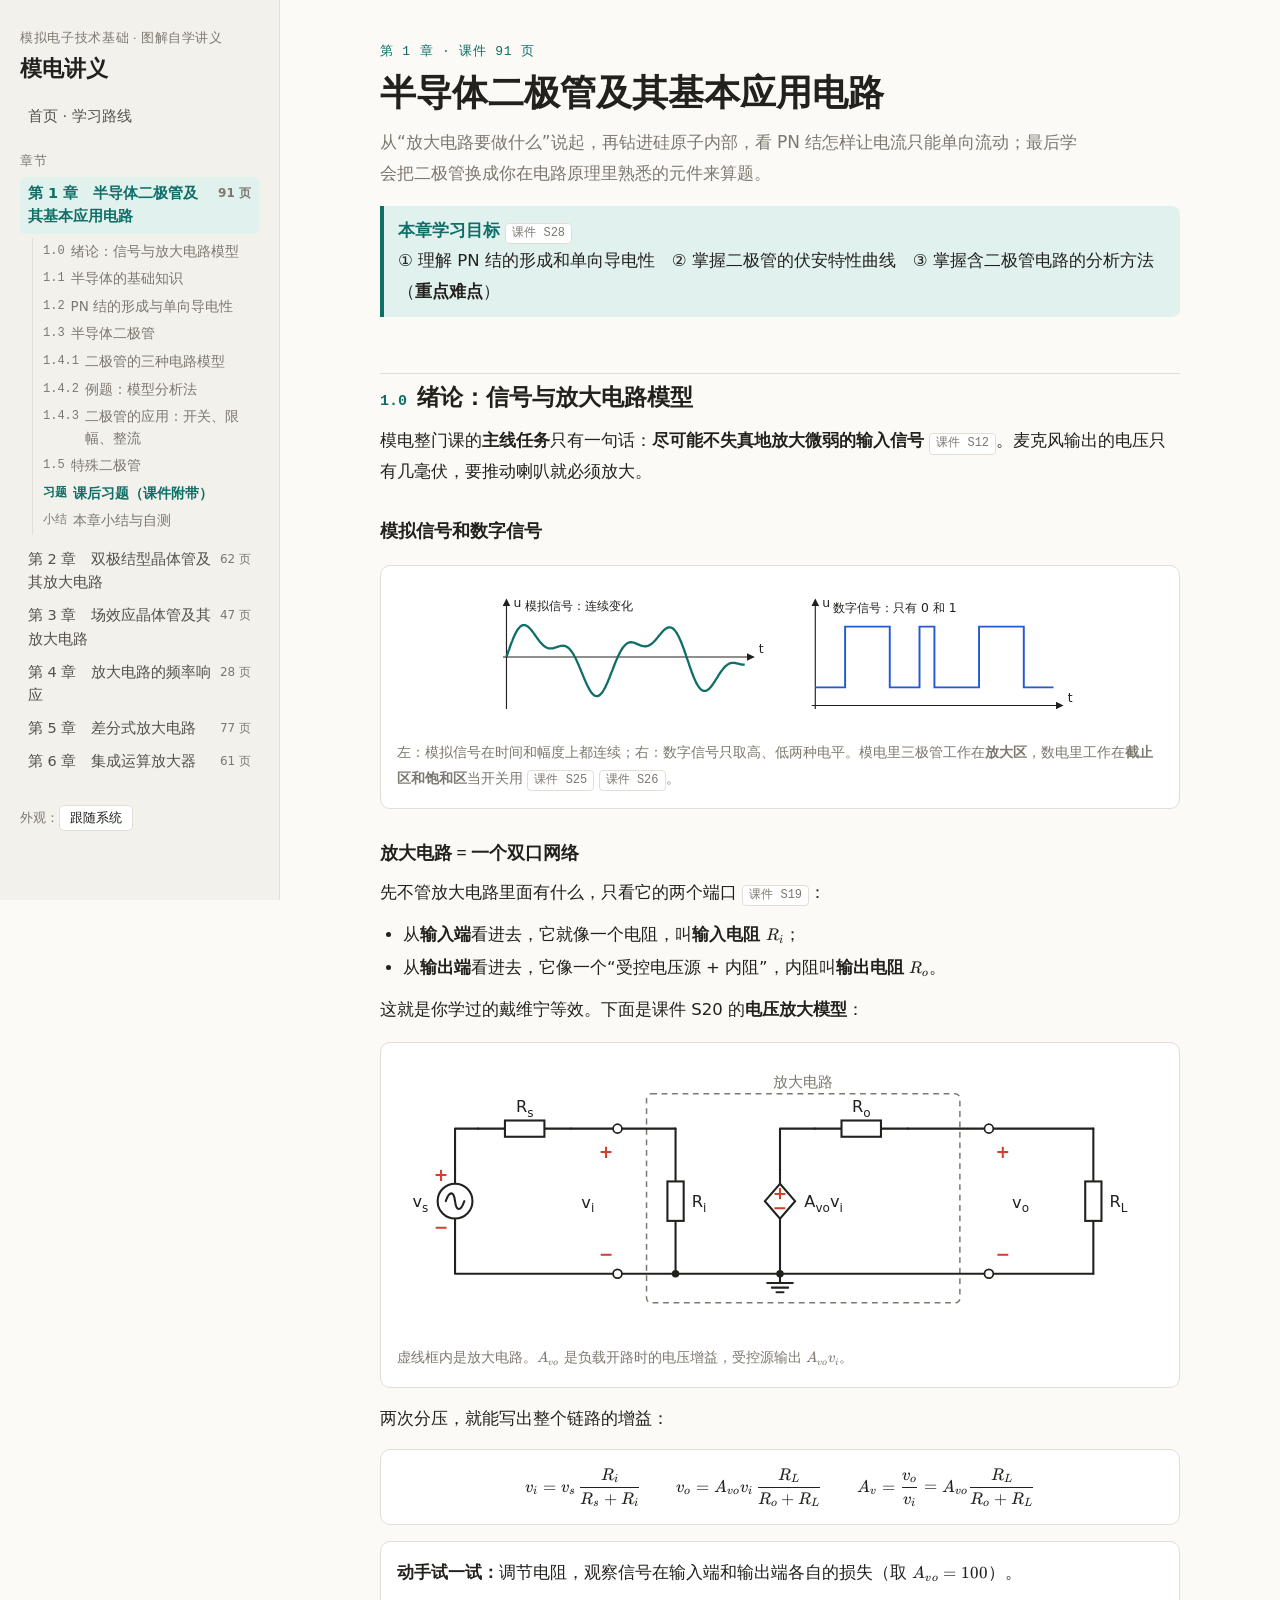
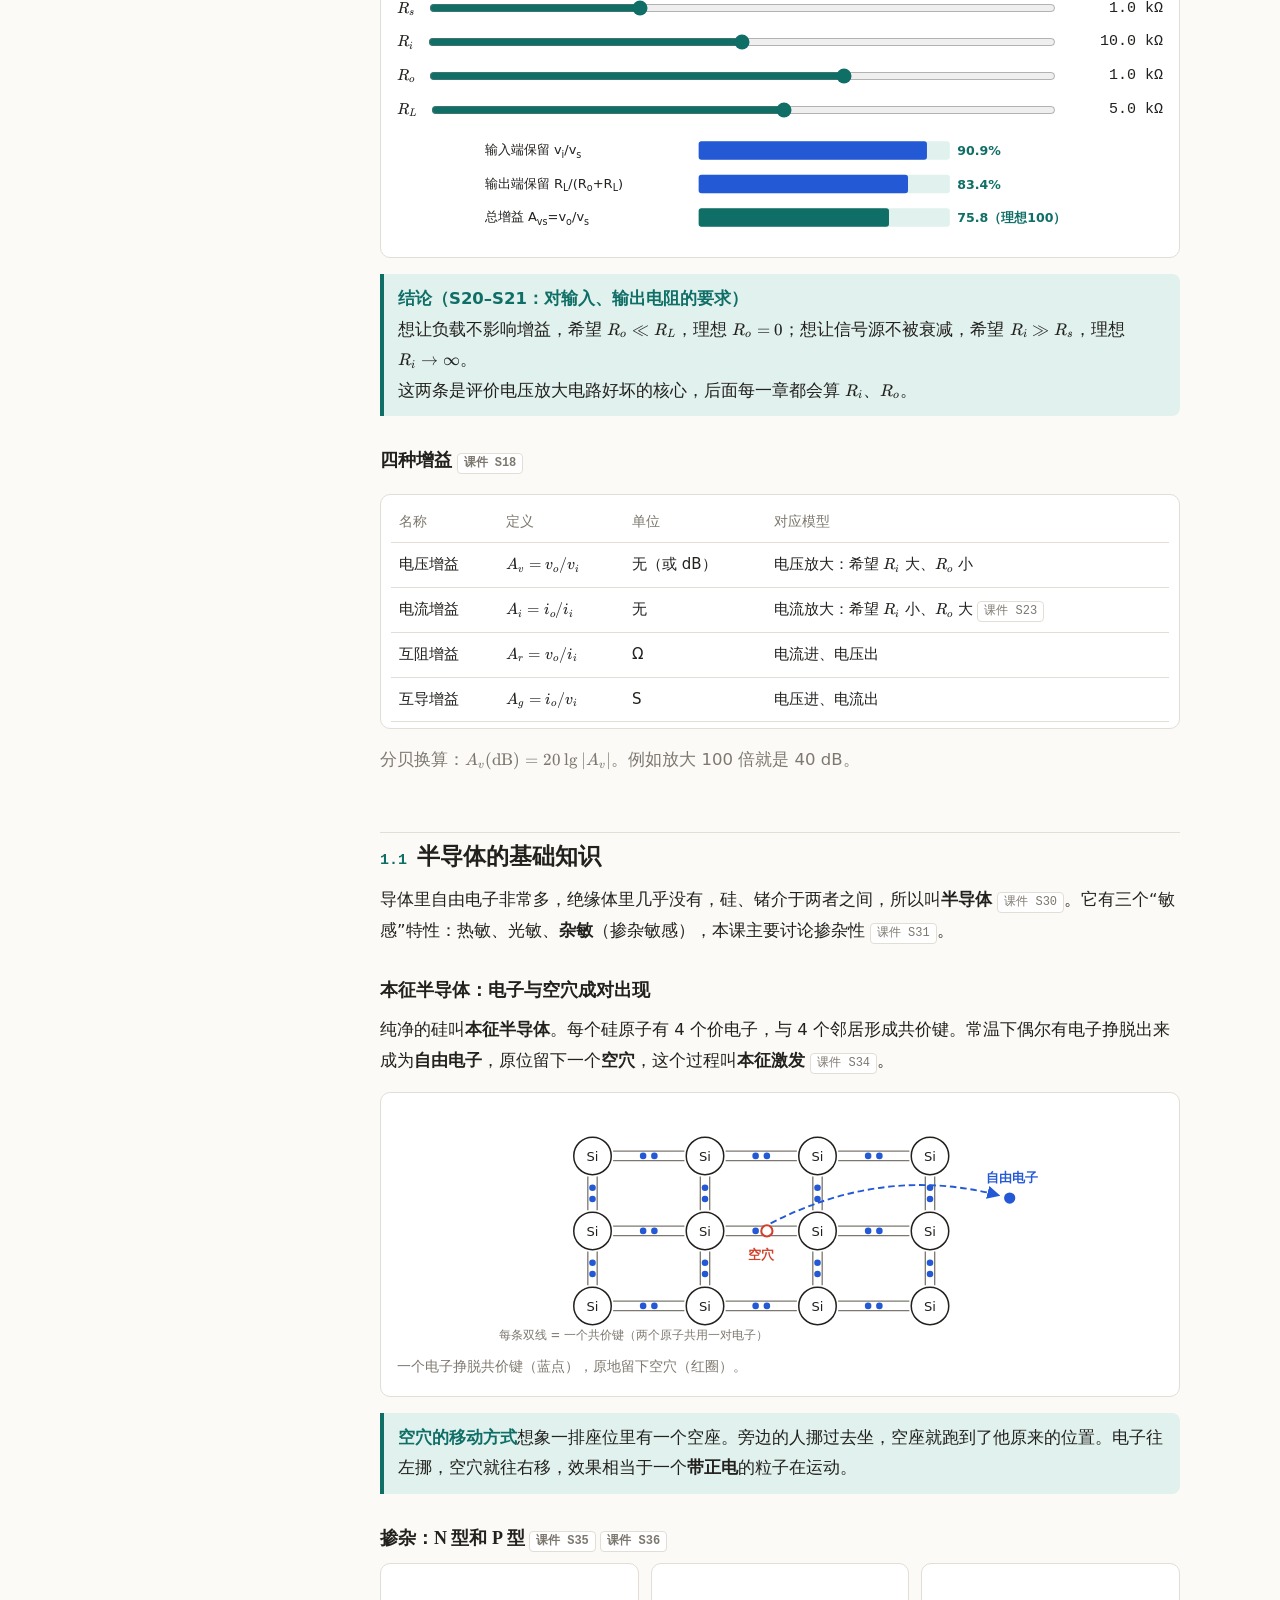
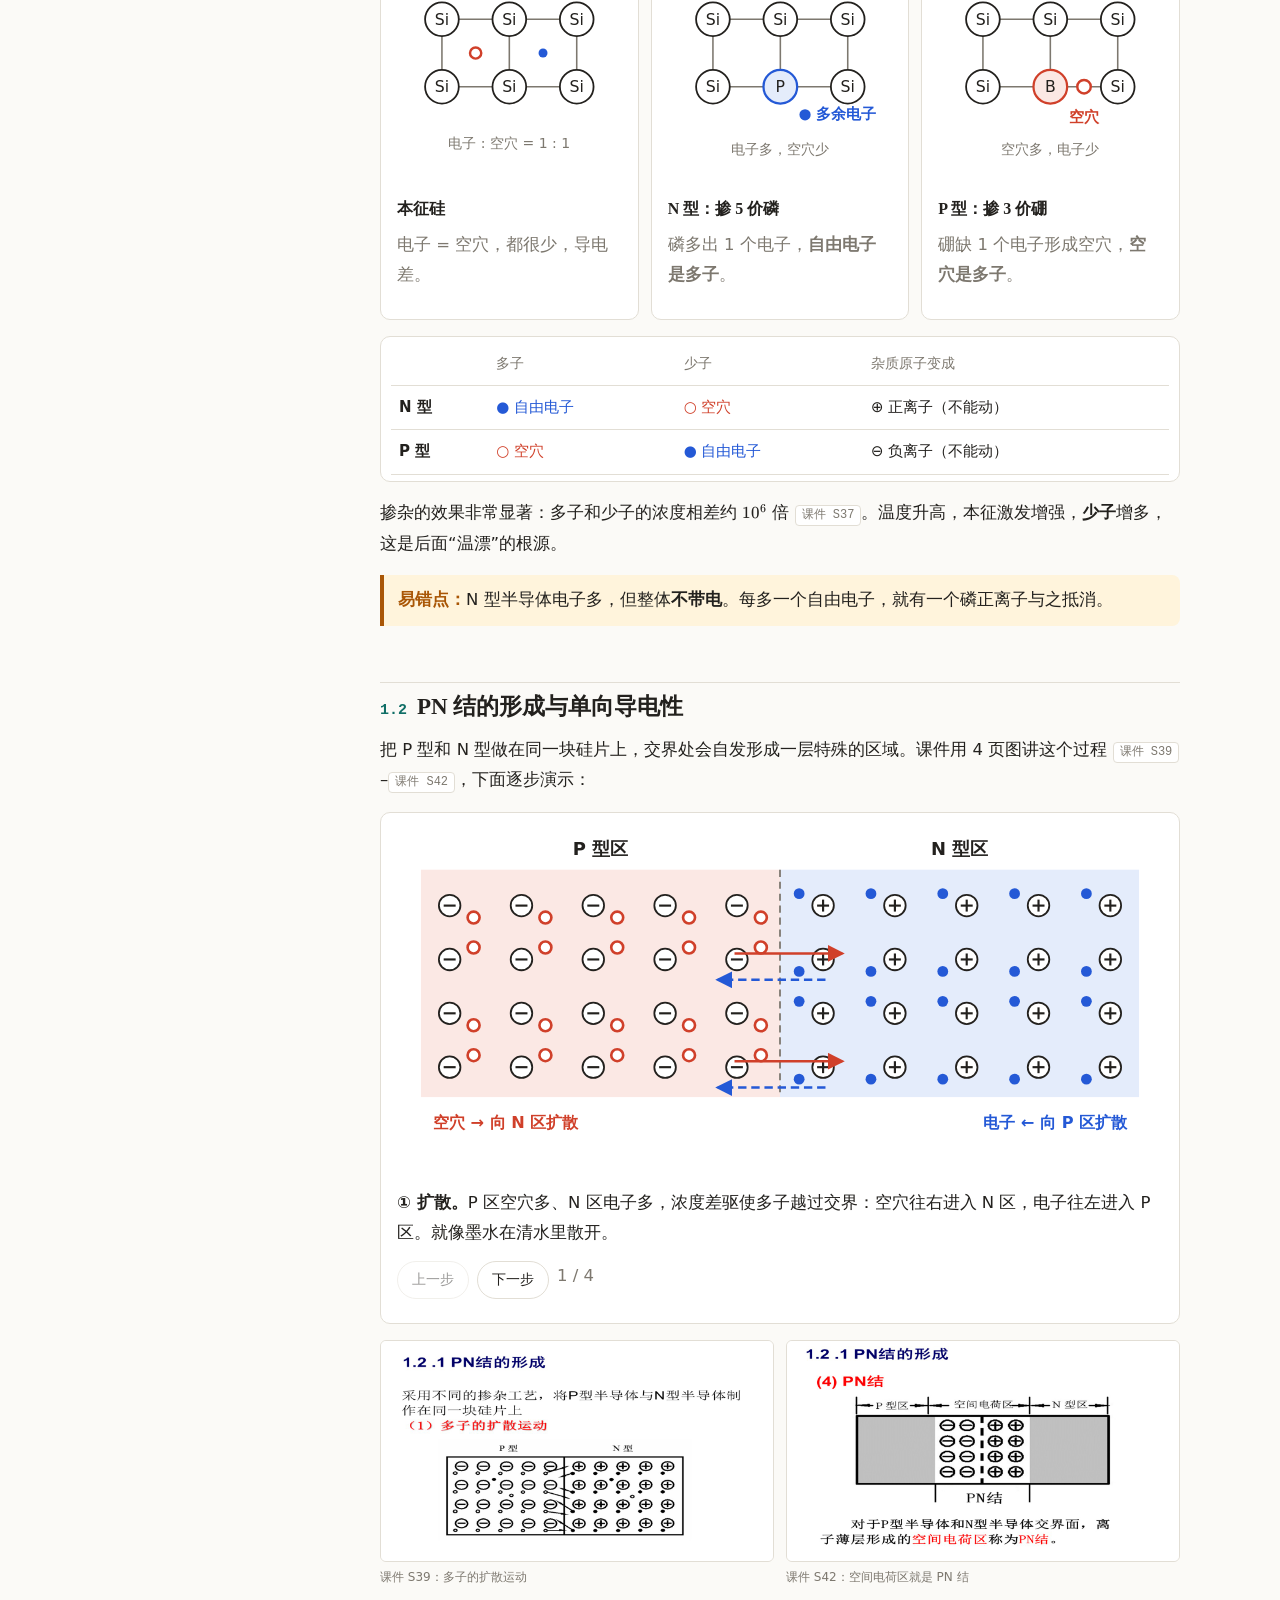
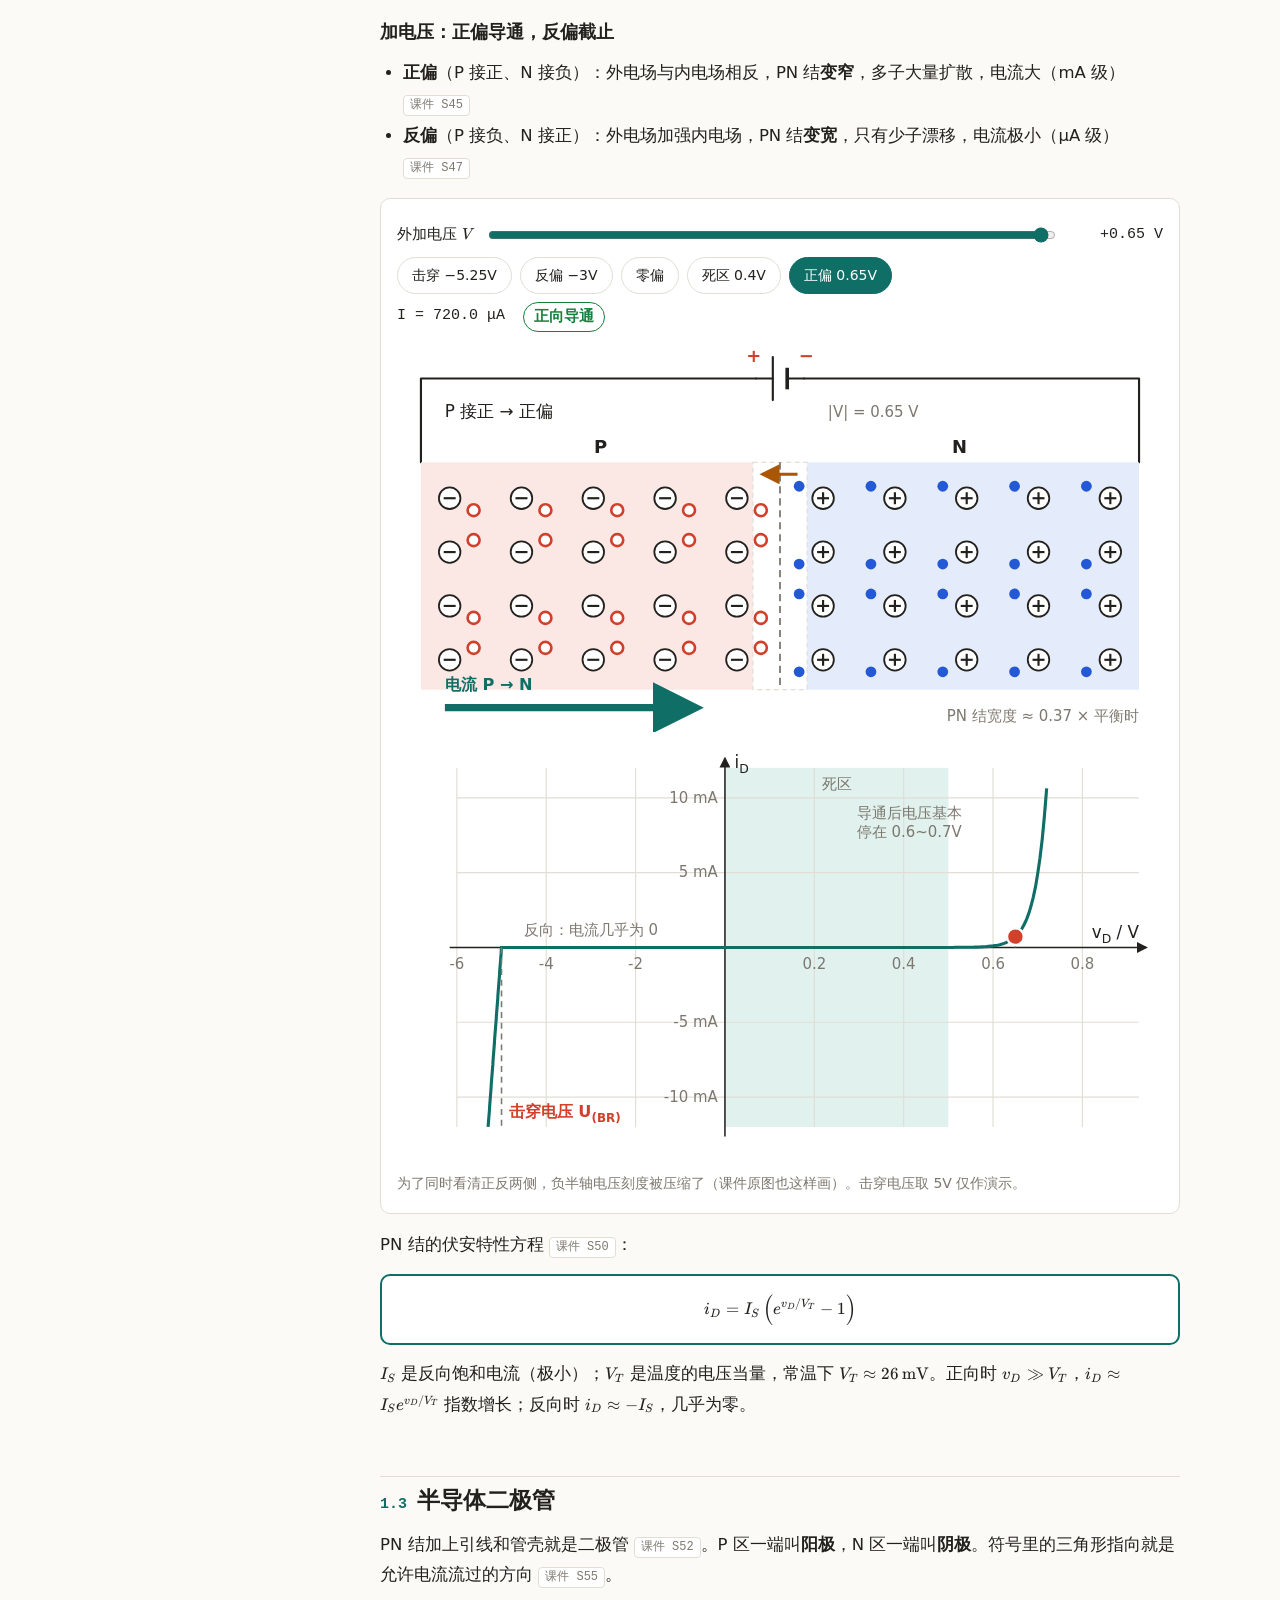
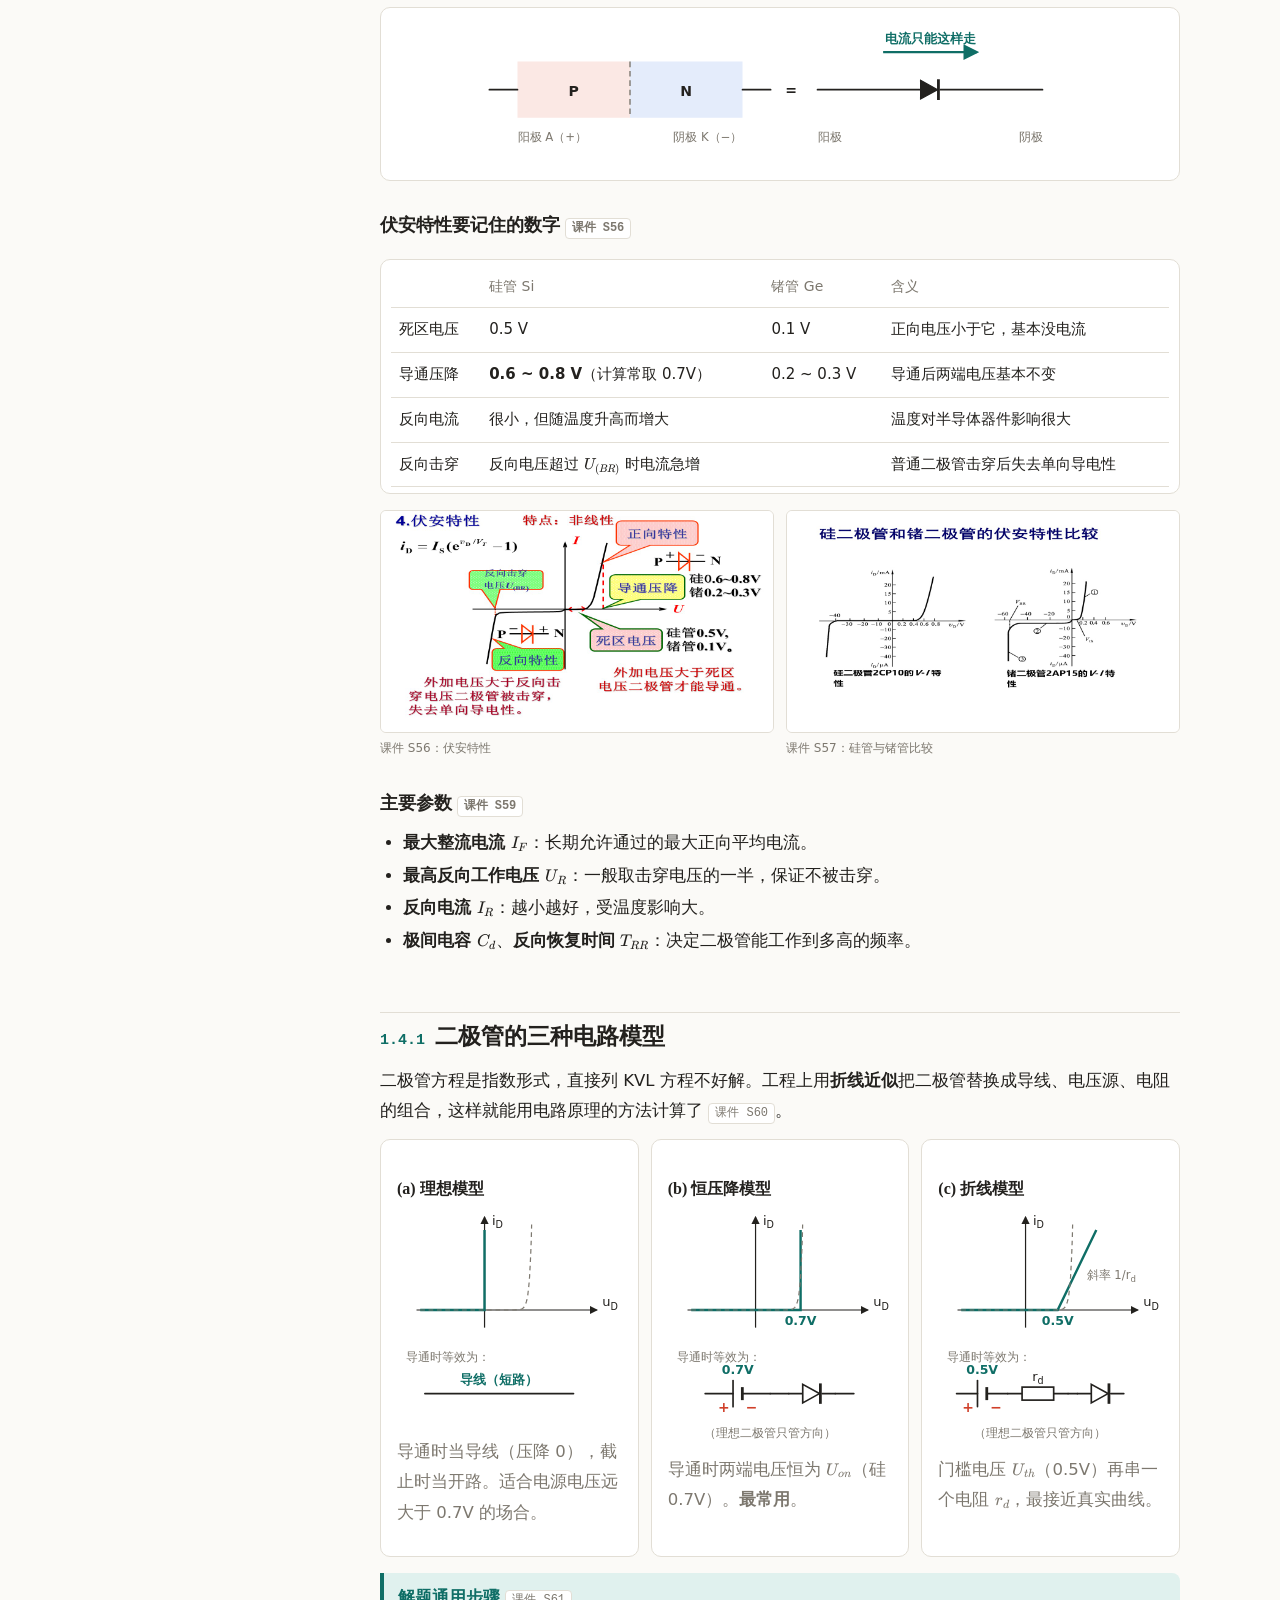
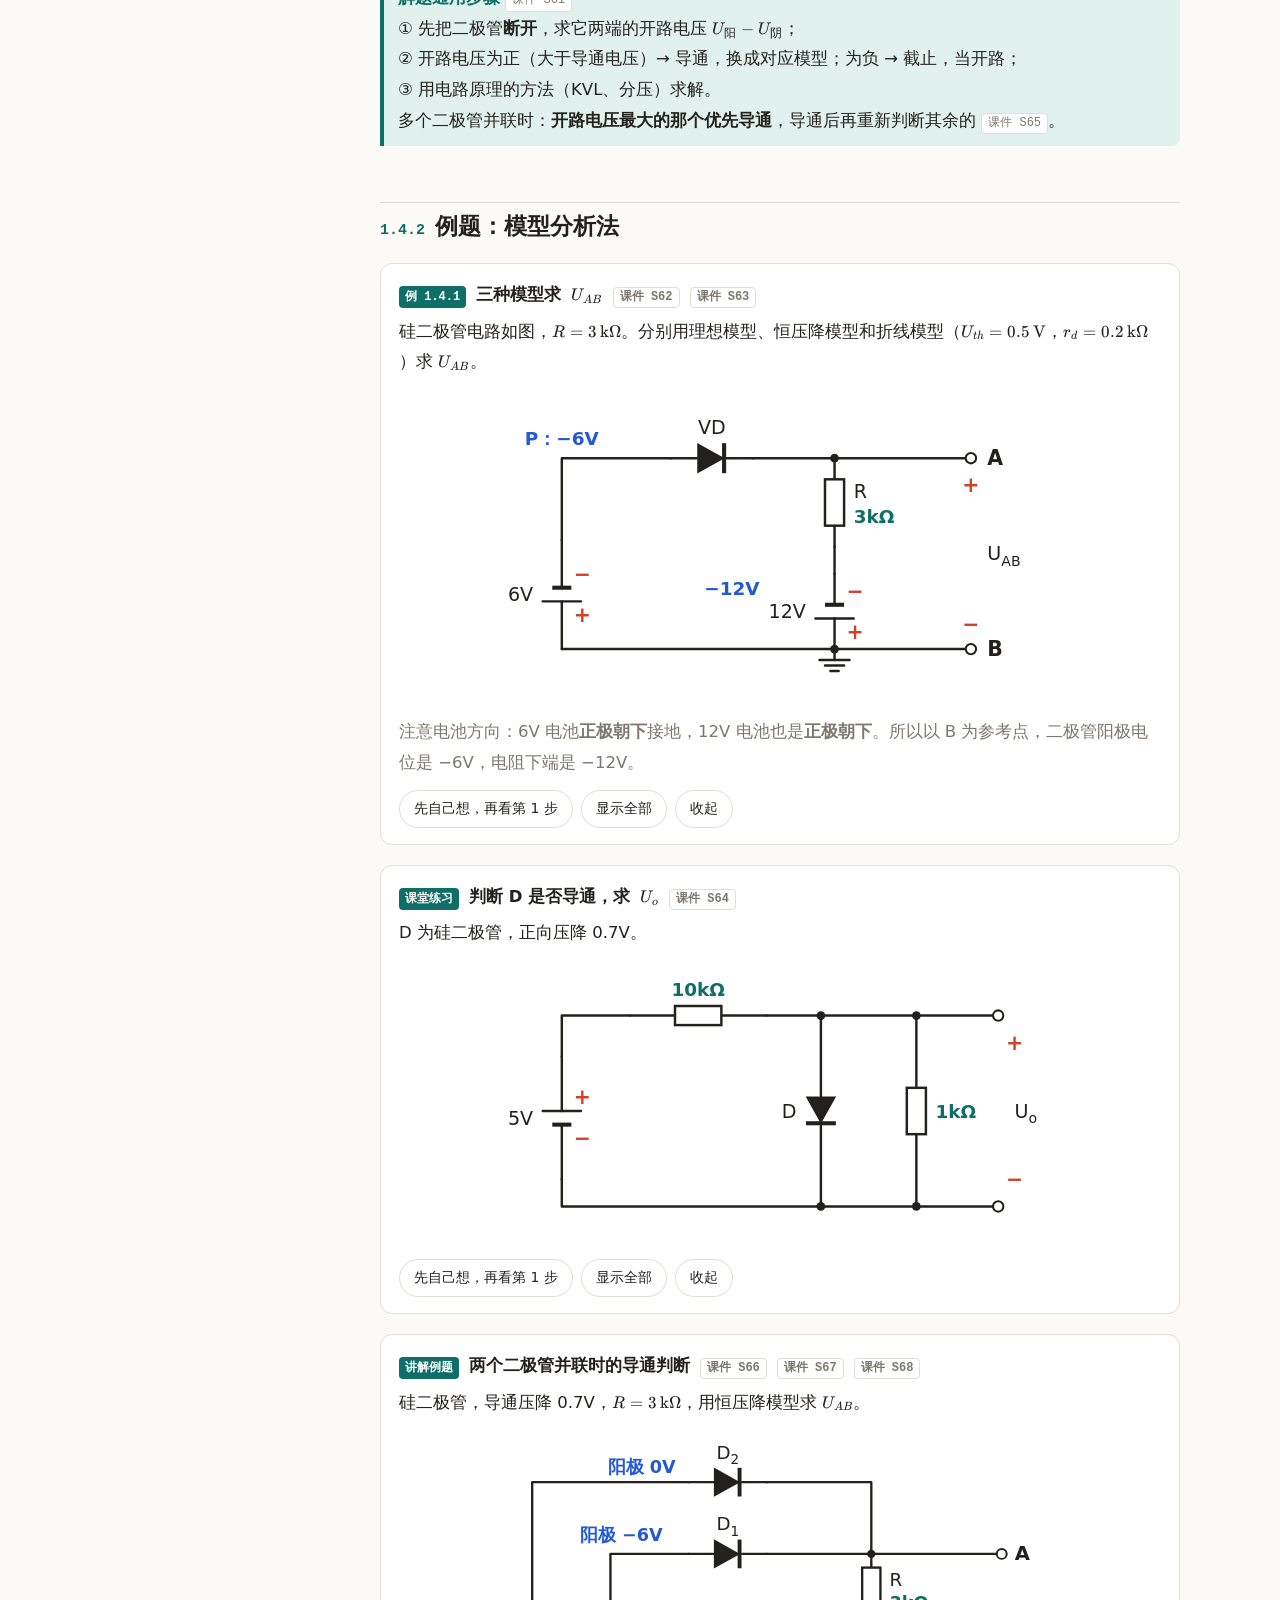
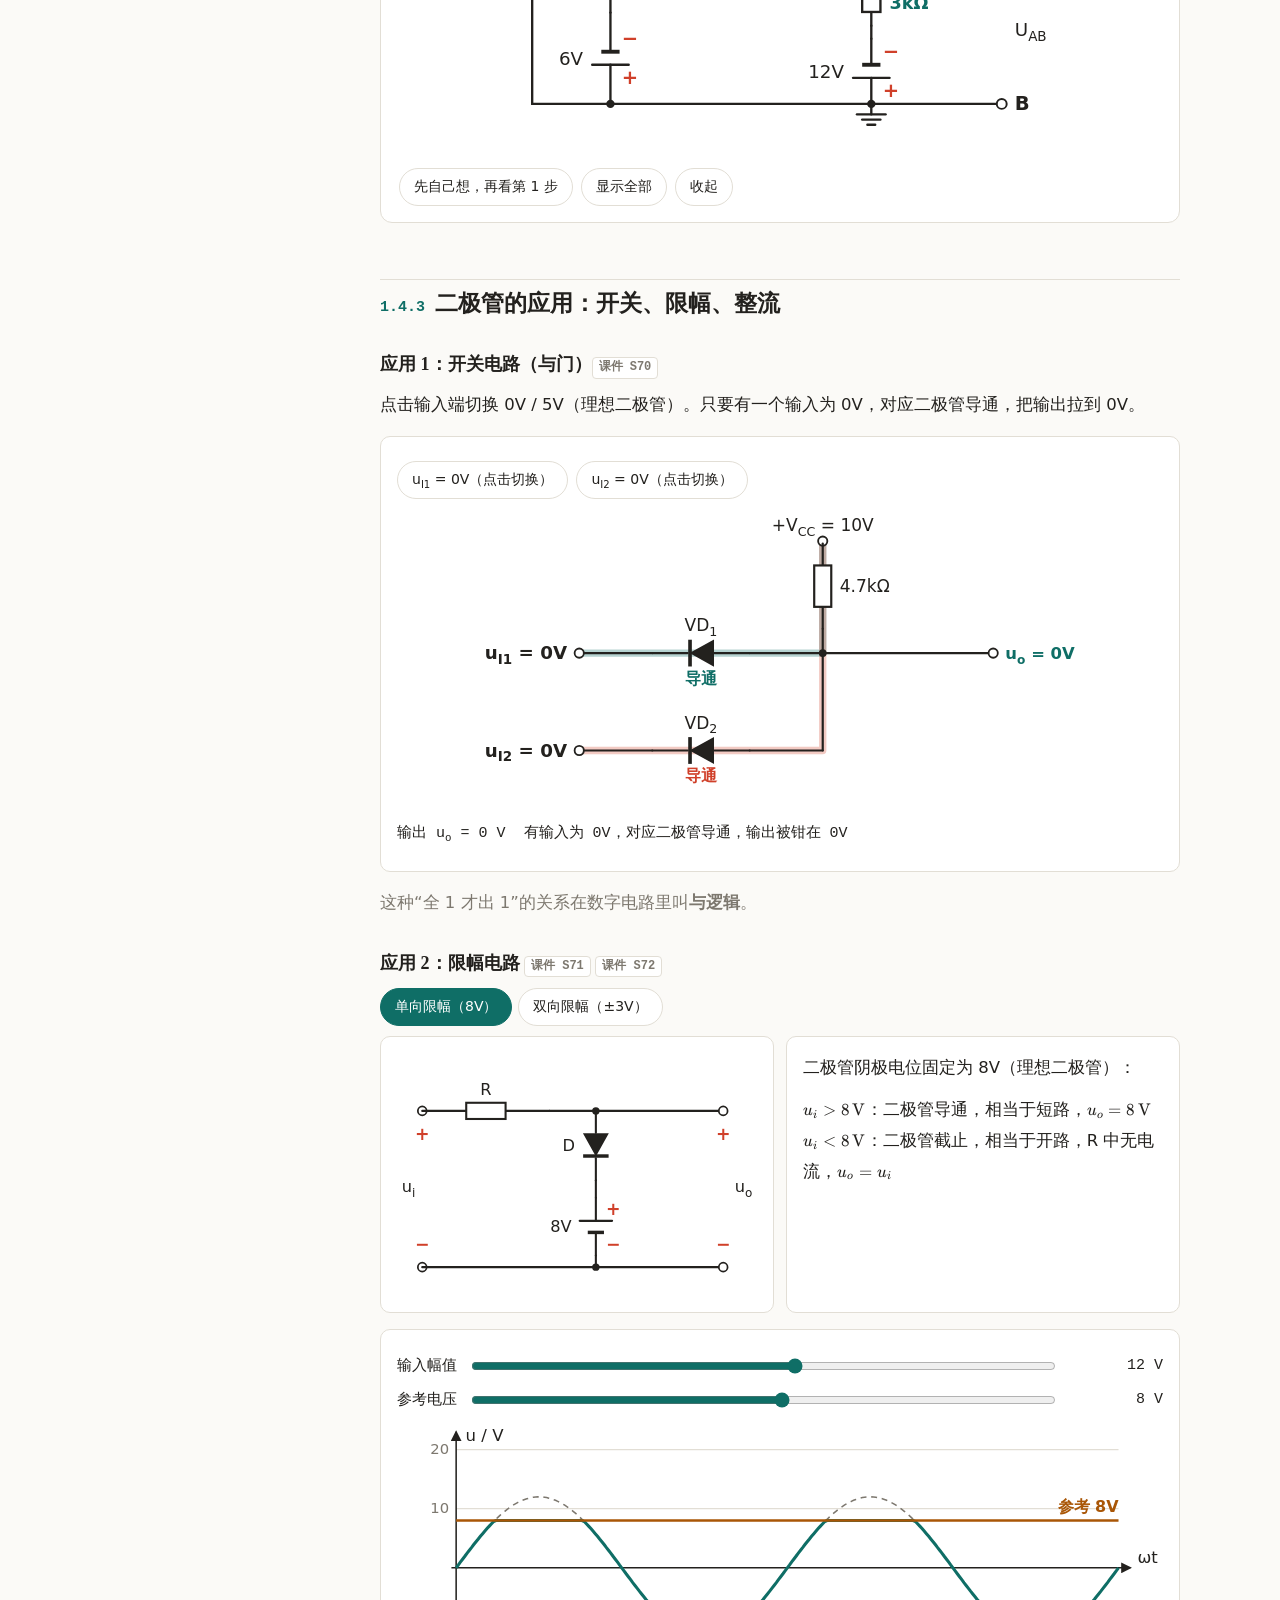
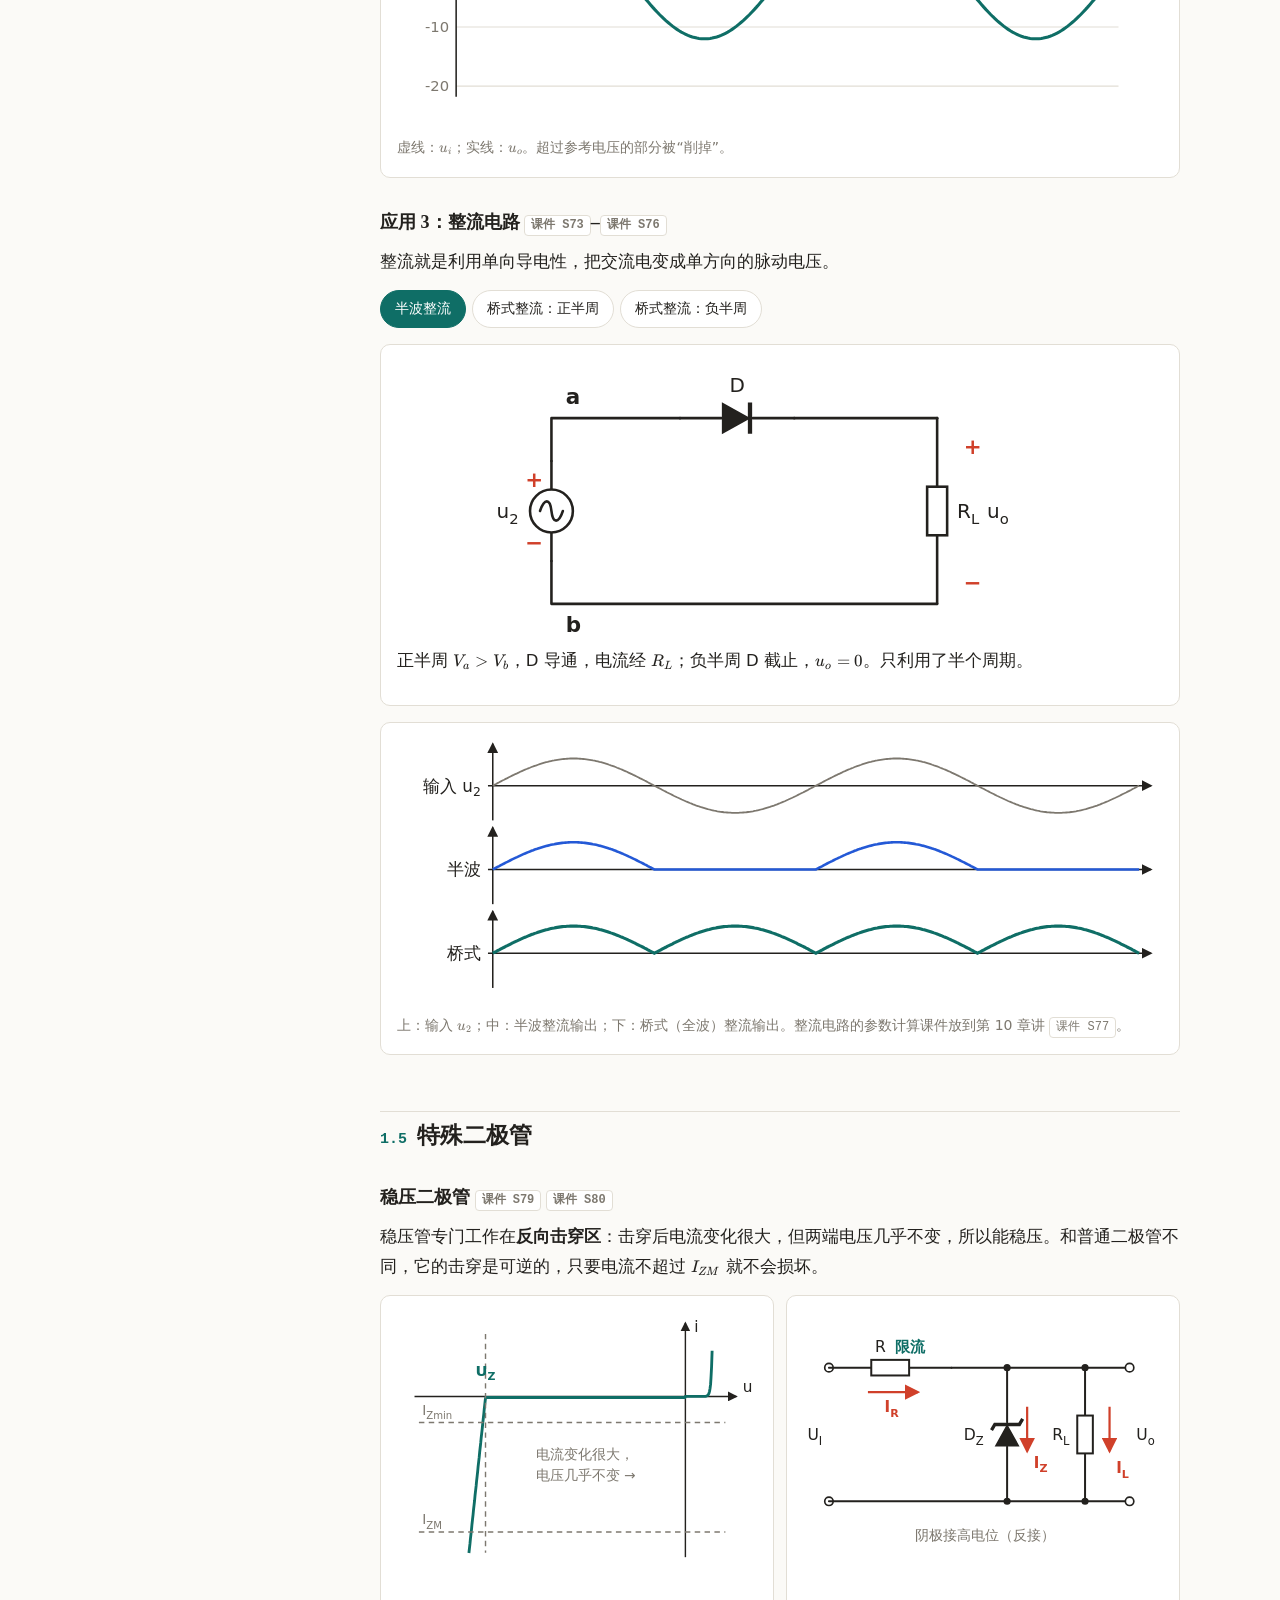
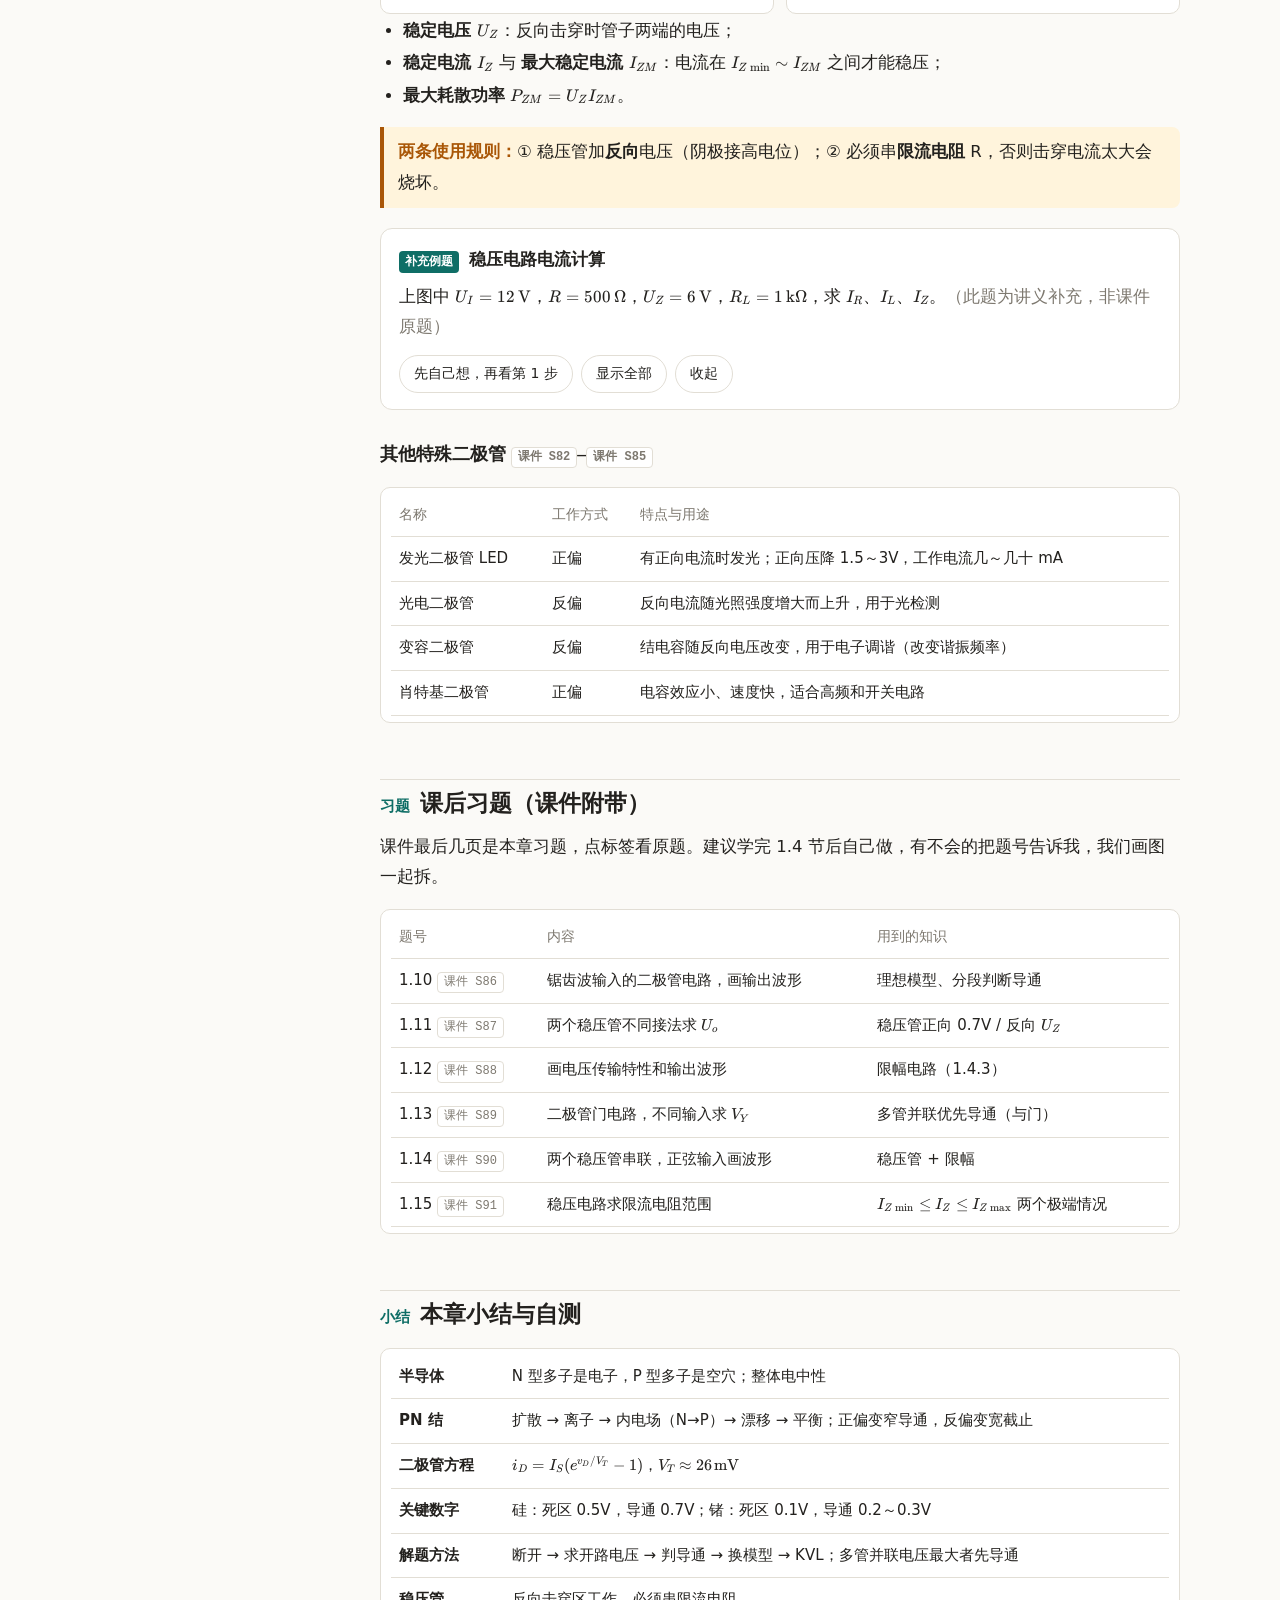
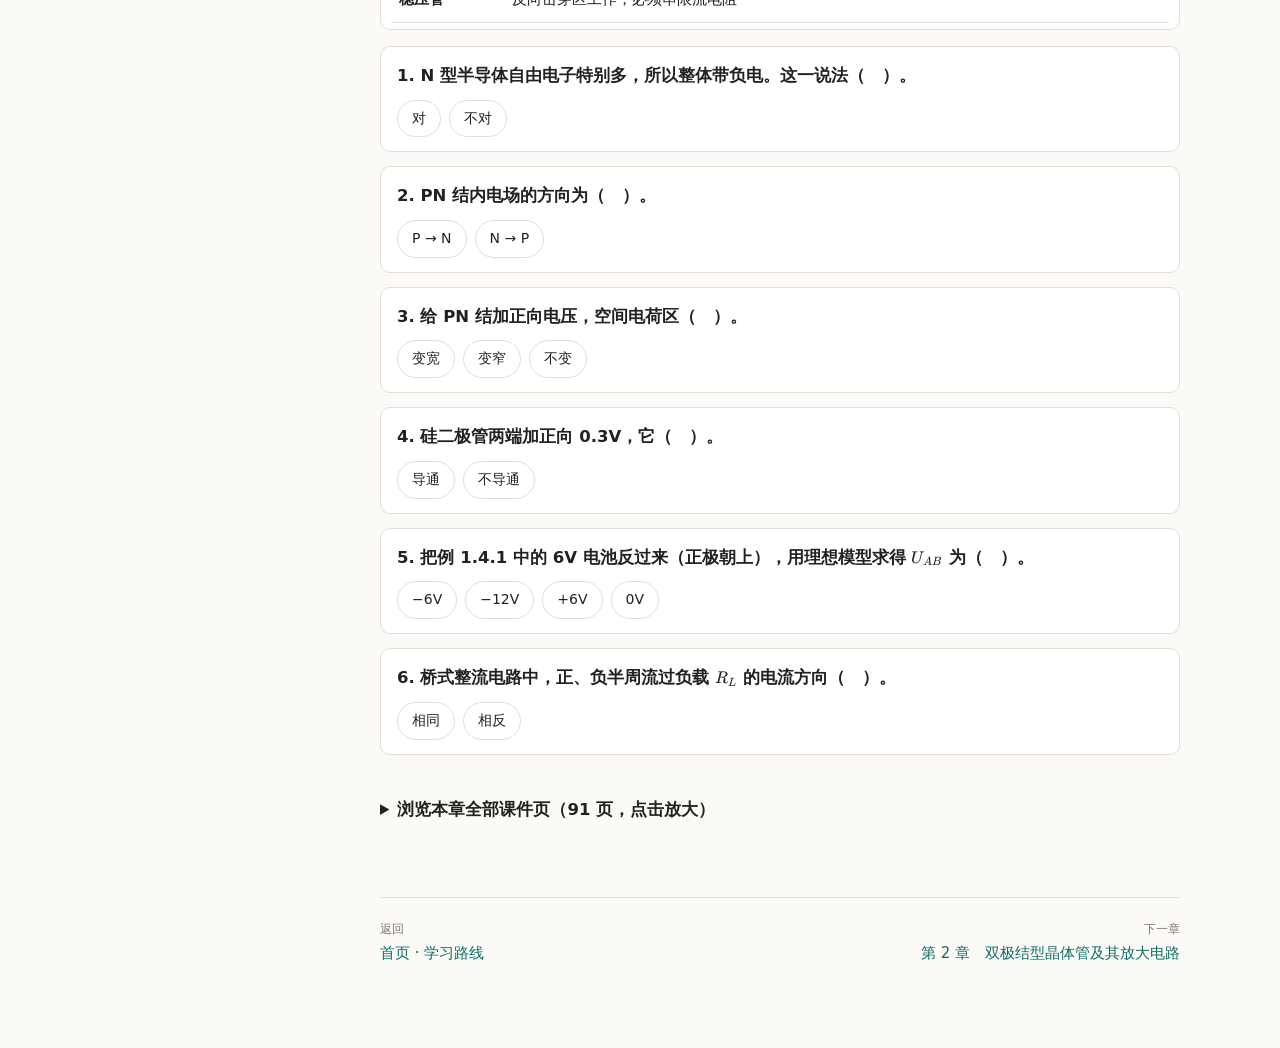
==== commit 0f87cab2: "更新了已知的一些问题 Co-Authored-By: Claude Opus 5.5 <noreply@anthropic.com>" ====
--- a/ch1.html
+++ b/ch1.html
@@ -35,14 +35,14 @@
 <p>两次分压，就能写出整个链路的增益：</p>
 <div class="formula">\[ v_i = v_s\,\frac{R_i}{R_s+R_i}\qquad v_o = A_{vo}v_i\,\frac{R_L}{R_o+R_L}\qquad A_v=\frac{v_o}{v_i}=A_{vo}\frac{R_L}{R_o+R_L} \]</div>
 <div class="panel">
-<b>动手试一试：</b>调电阻，看信号在输入端和输出端各损失了多少（取 \(A_{vo}=100\)）。
+<b>动手试一试：</b>调节电阻，观察信号在输入端和输出端各自的损失（取 \(A_{vo}=100\)）。
 <div class="ctl"><label for="mRs">\(R_s\)</label><input type="range" id="mRs" min="-1" max="2" step="0.01" value="0"><output for="mRs"></output></div>
 <div class="ctl"><label for="mRi">\(R_i\)</label><input type="range" id="mRi" min="-1" max="3" step="0.01" value="1"><output for="mRi"></output></div>
 <div class="ctl"><label for="mRo">\(R_o\)</label><input type="range" id="mRo" min="-2" max="1" step="0.01" value="0"><output for="mRo"></output></div>
 <div class="ctl"><label for="mRL">\(R_L\)</label><input type="range" id="mRL" min="-1" max="2" step="0.01" value="0.7"><output for="mRL"></output></div>
 <div class="fig"><svg id="ampBars" viewBox="0 0 640 120" role="img" aria-label="增益条形图"></svg></div>
 </div>
-<div class="key"><b>结论（S20–S21 的两个“希望…？”）</b><br>
+<div class="key"><b>结论（S20–S21：对输入、输出电阻的要求）</b><br>
 想让负载不影响增益，希望 \(R_o \ll R_L\)，理想 \(R_o=0\)；想让信号源不被衰减，希望 \(R_i \gg R_s\)，理想 \(R_i\to\infty\)。<br>这两条是评价电压放大电路好坏的核心，后面每一章都会算 \(R_i\)、\(R_o\)。</div>
 <h3>四种增益 <a class="src" data-s="18"></a></h3>
 <div class="tbl"><table>
@@ -62,7 +62,7 @@
 <p>纯净的硅叫<b>本征半导体</b>。每个硅原子有 4 个价电子，与 4 个邻居形成共价键。常温下偶尔有电子挣脱出来成为<b>自由电子</b>，原位留下一个<b>空穴</b>，这个过程叫<b>本征激发</b> <a class="src" data-s="34"></a>。</p>
 <div class="panel fig"><svg id="lattice" viewBox="0 0 640 250" role="img" aria-label="硅晶格本征激发"></svg>
 <div class="cap">一个电子挣脱共价键（蓝点），原地留下空穴（红圈）。</div></div>
-<div class="key"><b>空穴怎么移动？</b>想象一排座位里有一个空座。旁边的人挪过去坐，空座就跑到了他原来的位置。电子往左挪，空穴就往右移，效果相当于一个<b>带正电</b>的粒子在运动。</div>
+<div class="key"><b>空穴的移动方式</b>想象一排座位里有一个空座。旁边的人挪过去坐，空座就跑到了他原来的位置。电子往左挪，空穴就往右移，效果相当于一个<b>带正电</b>的粒子在运动。</div>
 <h3>掺杂：N 型和 P 型 <a class="src" data-s="35"></a> <a class="src" data-s="36"></a></h3>
 <div class="grid3">
 <div class="panel"><svg viewBox="0 0 200 165" role="img" aria-label="本征硅"><g id="mini-i"></g></svg><h4>本征硅</h4><p class="muted">电子 = 空穴，都很少，导电差。</p></div>
@@ -180,7 +180,7 @@
 </div>
 
 <div class="ex">
-<div class="exh"><span class="tag">讲解例题</span>两个二极管并联，谁先导通？ <a class="src" data-s="66"></a> <a class="src" data-s="67"></a> <a class="src" data-s="68"></a></div>
+<div class="exh"><span class="tag">讲解例题</span>两个二极管并联时的导通判断 <a class="src" data-s="66"></a> <a class="src" data-s="67"></a> <a class="src" data-s="68"></a></div>
 <p>硅二极管，导通压降 0.7V，\(R=3\,\mathrm{k\Omega}\)，用恒压降模型求 \(U_{AB}\)。</p>
 <div class="fig"><svg id="ex3" viewBox="0 0 460 250" role="img" aria-label="双二极管电路"></svg></div>
 <div class="reveal">
@@ -301,17 +301,17 @@
 <tr><td><b>稳压管</b></td><td>反向击穿区工作，必须串限流电阻</td></tr>
 </tbody></table></div>
 
-<div class="q" data-a="1"><div class="qt">1. N 型半导体自由电子特别多，所以整体带负电。对吗？</div><div class="opts"><button>对</button><button>不对</button></div>
+<div class="q" data-a="1"><div class="qt">1. N 型半导体自由电子特别多，所以整体带负电。这一说法（　）。</div><div class="opts"><button>对</button><button>不对</button></div>
 <div class="qex">✓ 正确。每多一个自由电子就有一个磷正离子，正负抵消，整体电中性。</div></div>
-<div class="q" data-a="1"><div class="qt">2. PN 结内电场的方向是？</div><div class="opts"><button>P → N</button><button>N → P</button></div>
+<div class="q" data-a="1"><div class="qt">2. PN 结内电场的方向为（　）。</div><div class="opts"><button>P → N</button><button>N → P</button></div>
 <div class="qex">✓ 正确。N 侧留下正离子，P 侧留下负离子，电场从正指向负。</div></div>
-<div class="q" data-a="1" data-hint="外电场和内电场方向是相同还是相反？"><div class="qt">3. 给 PN 结加正向电压，空间电荷区会？</div><div class="opts"><button>变宽</button><button>变窄</button><button>不变</button></div>
+<div class="q" data-a="1" data-hint="比较外电场与内电场的方向。"><div class="qt">3. 给 PN 结加正向电压，空间电荷区（　）。</div><div class="opts"><button>变宽</button><button>变窄</button><button>不变</button></div>
 <div class="qex">✓ 正确。外电场 P→N 与内电场 N→P 相反，削弱内电场，PN 结变窄。可以回到 1.2 节拖滑块验证。</div></div>
-<div class="q" data-a="1"><div class="qt">4. 硅二极管两端加正向 0.3V，导通吗？</div><div class="opts"><button>导通</button><button>不导通</button></div>
+<div class="q" data-a="1"><div class="qt">4. 硅二极管两端加正向 0.3V，它（　）。</div><div class="opts"><button>导通</button><button>不导通</button></div>
 <div class="qex">✓ 正确。硅管死区电压约 0.5V，0.3V 还在死区内。</div></div>
-<div class="q" data-a="2" data-hint="先断开二极管，算阳极和阴极电位。"><div class="qt">5. 把例 1.4.1 中的 6V 电池反过来（正极朝上），用理想模型 \(U_{AB}\) 等于多少？</div><div class="opts"><button>−6V</button><button>−12V</button><button>+6V</button><button>0V</button></div>
+<div class="q" data-a="2" data-hint="先断开二极管，算阳极和阴极电位。"><div class="qt">5. 把例 1.4.1 中的 6V 电池反过来（正极朝上），用理想模型求得 \(U_{AB}\) 为（　）。</div><div class="opts"><button>−6V</button><button>−12V</button><button>+6V</button><button>0V</button></div>
 <div class="qex">✓ 正确。阳极 +6V，阴极开路时 −12V，开路电压 18V > 0，导通，理想模型 \(U_{AB}=+6\,\mathrm{V}\)。</div></div>
-<div class="q" data-a="0"><div class="qt">6. 桥式整流电路中，正、负半周流过负载 \(R_L\) 的电流方向？</div><div class="opts"><button>相同</button><button>相反</button></div>
+<div class="q" data-a="0"><div class="qt">6. 桥式整流电路中，正、负半周流过负载 \(R_L\) 的电流方向（　）。</div><div class="opts"><button>相同</button><button>相反</button></div>
 <div class="qex">✓ 正确。两组二极管轮流导通，负载电流方向始终相同，所以输出是单方向的。</div></div>
 
 <details class="gallery"><summary>浏览本章全部课件页（91 页，点击放大）</summary></details>
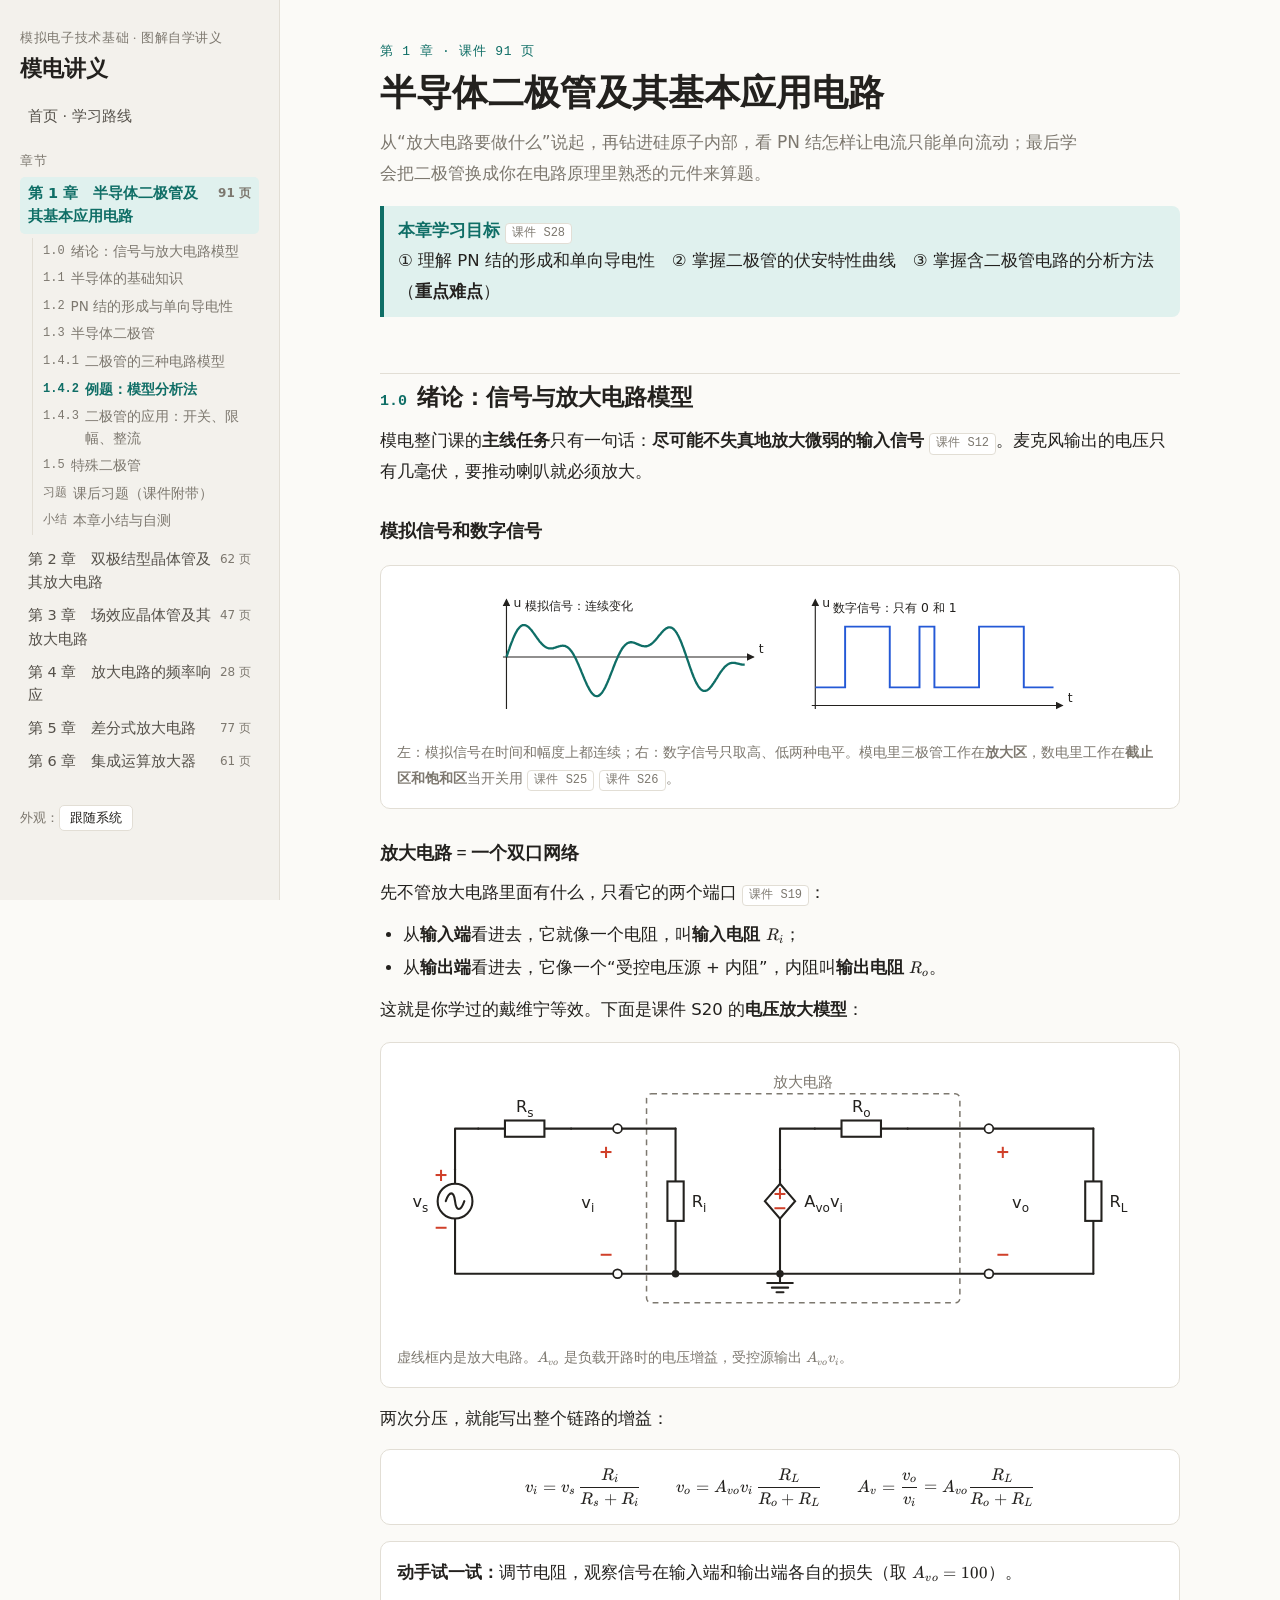
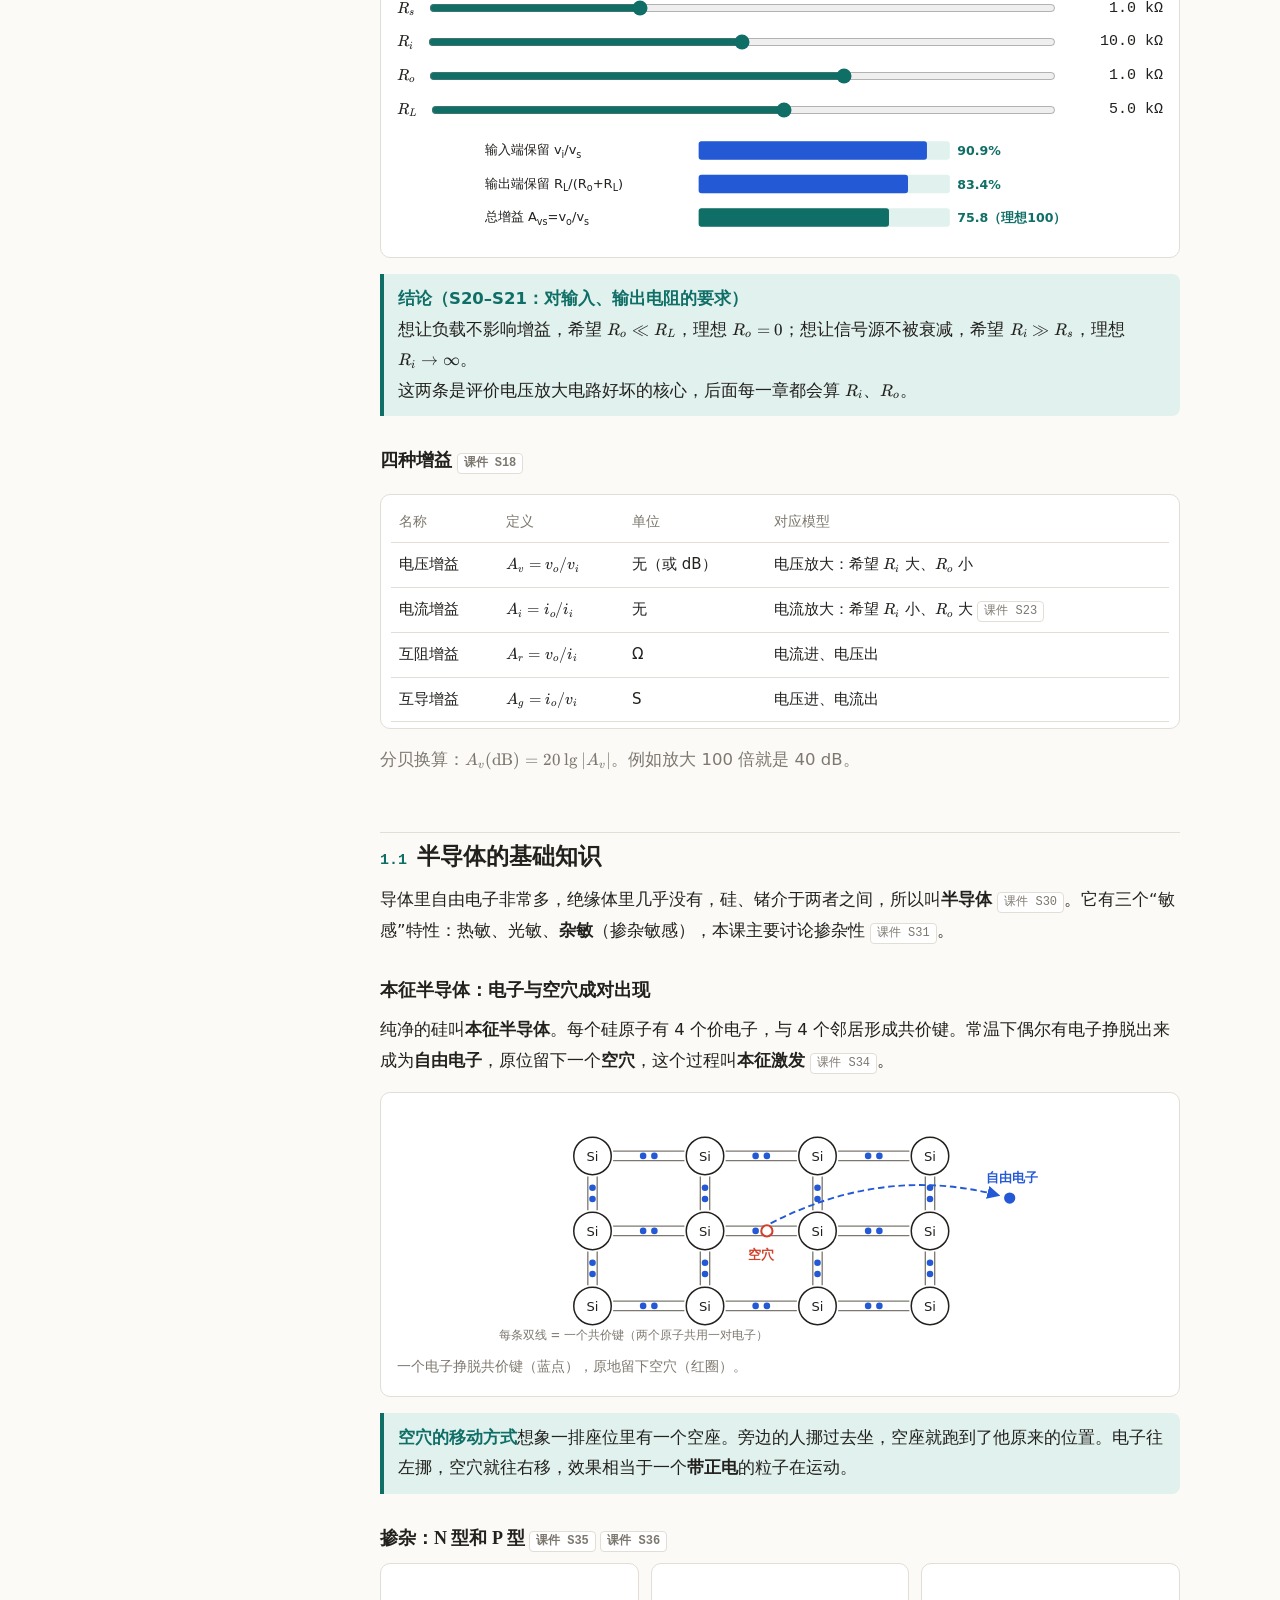
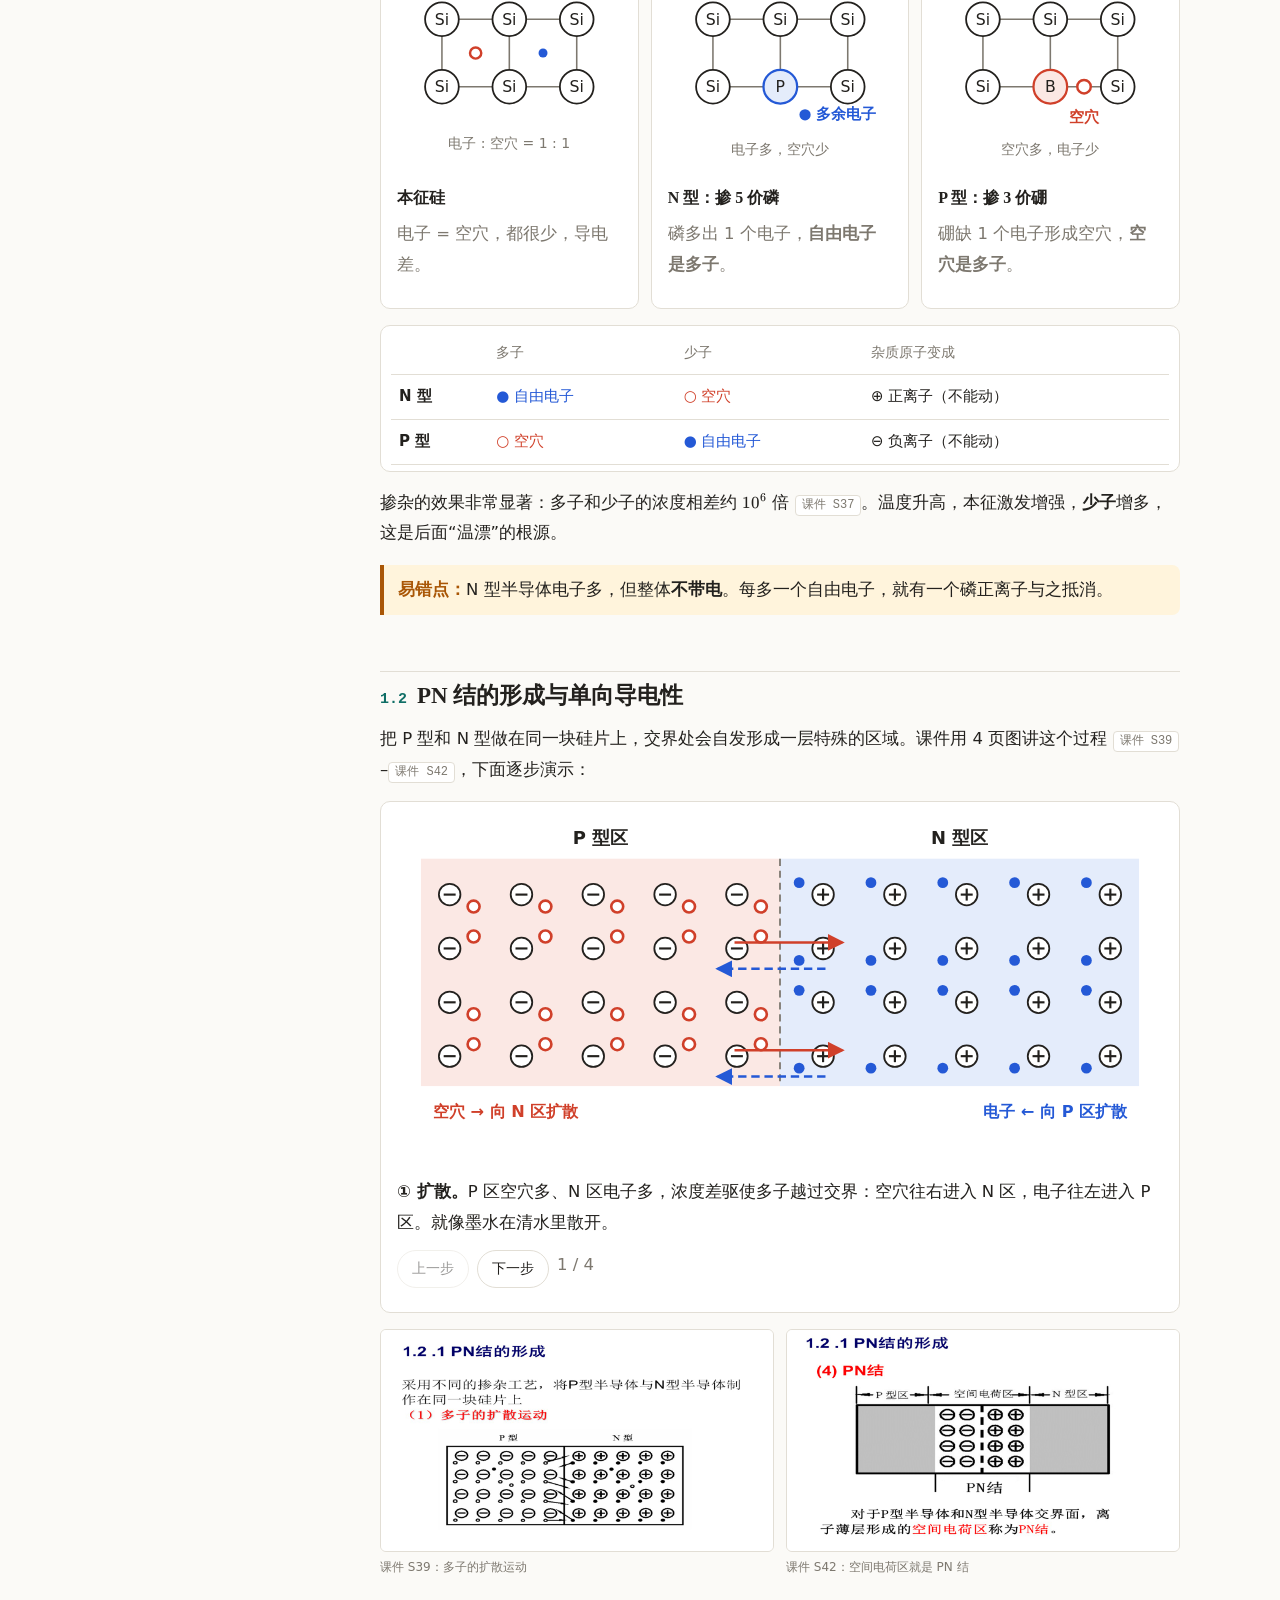
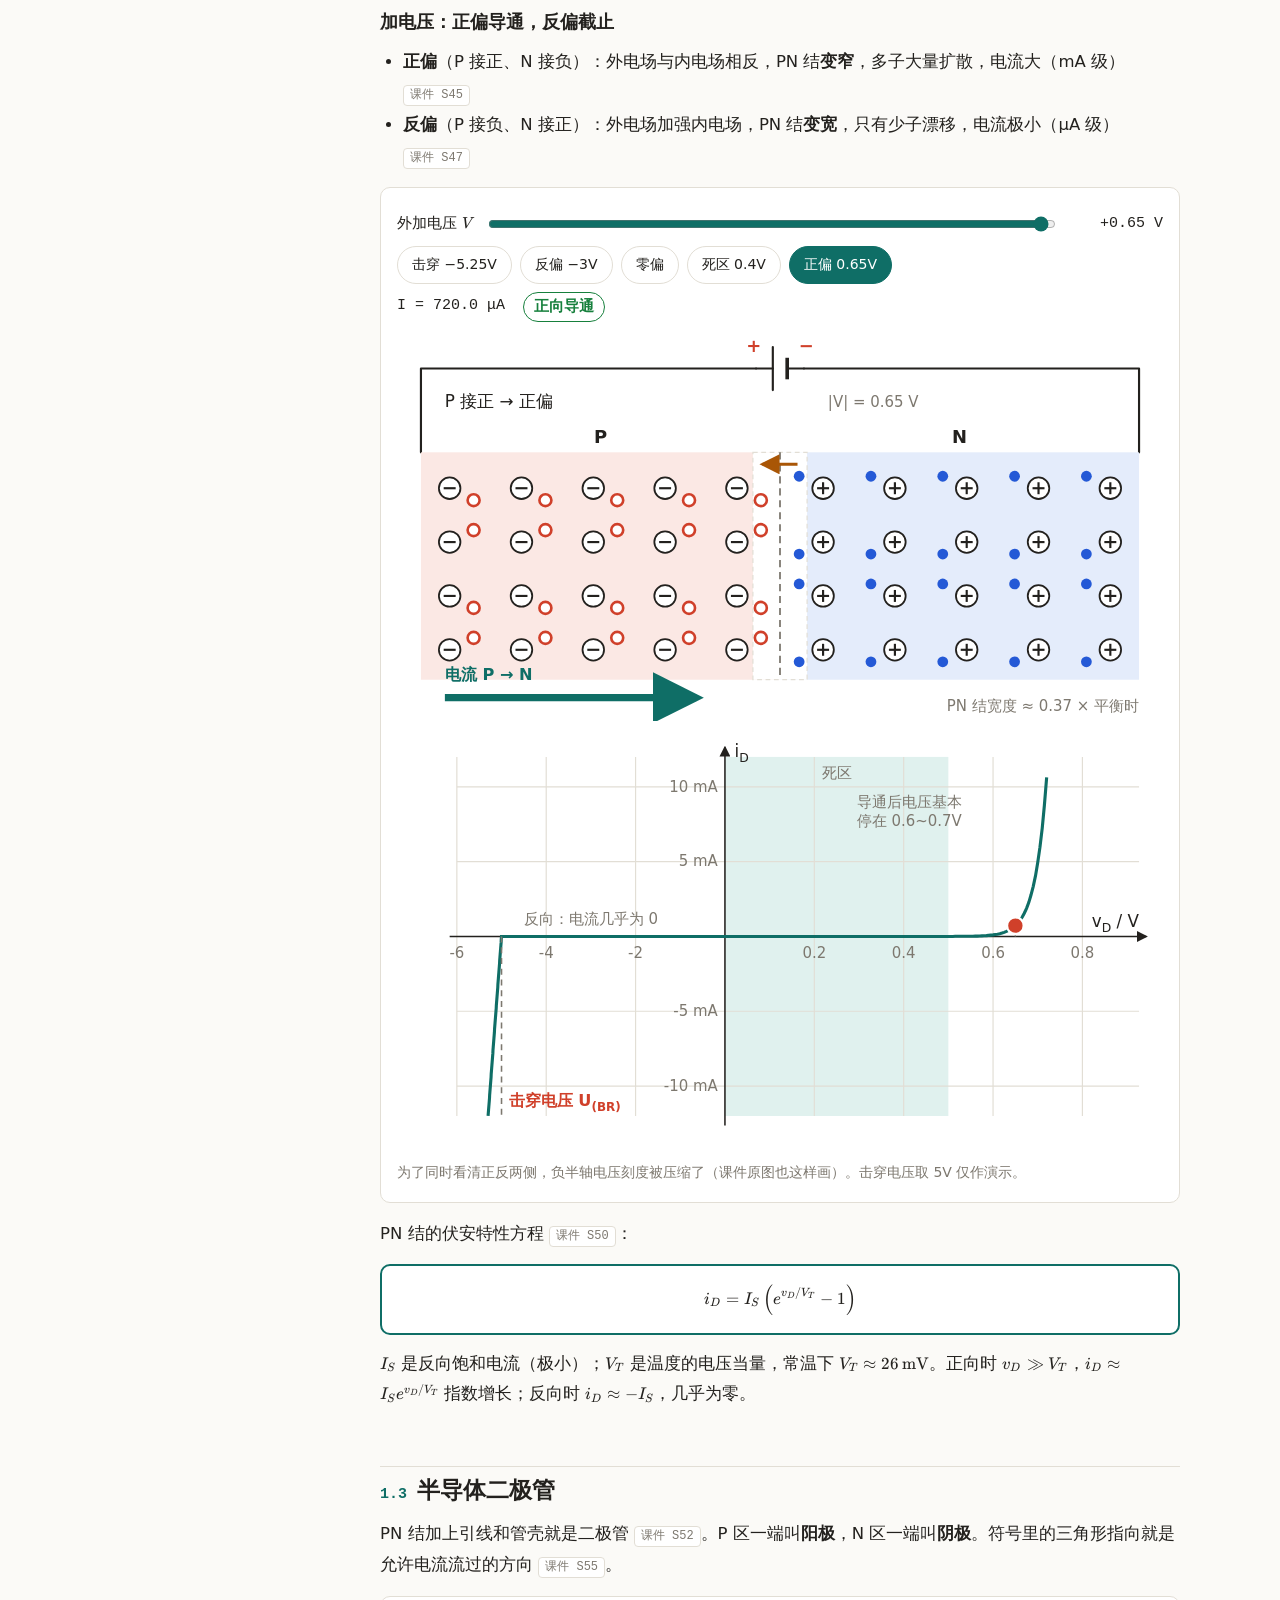
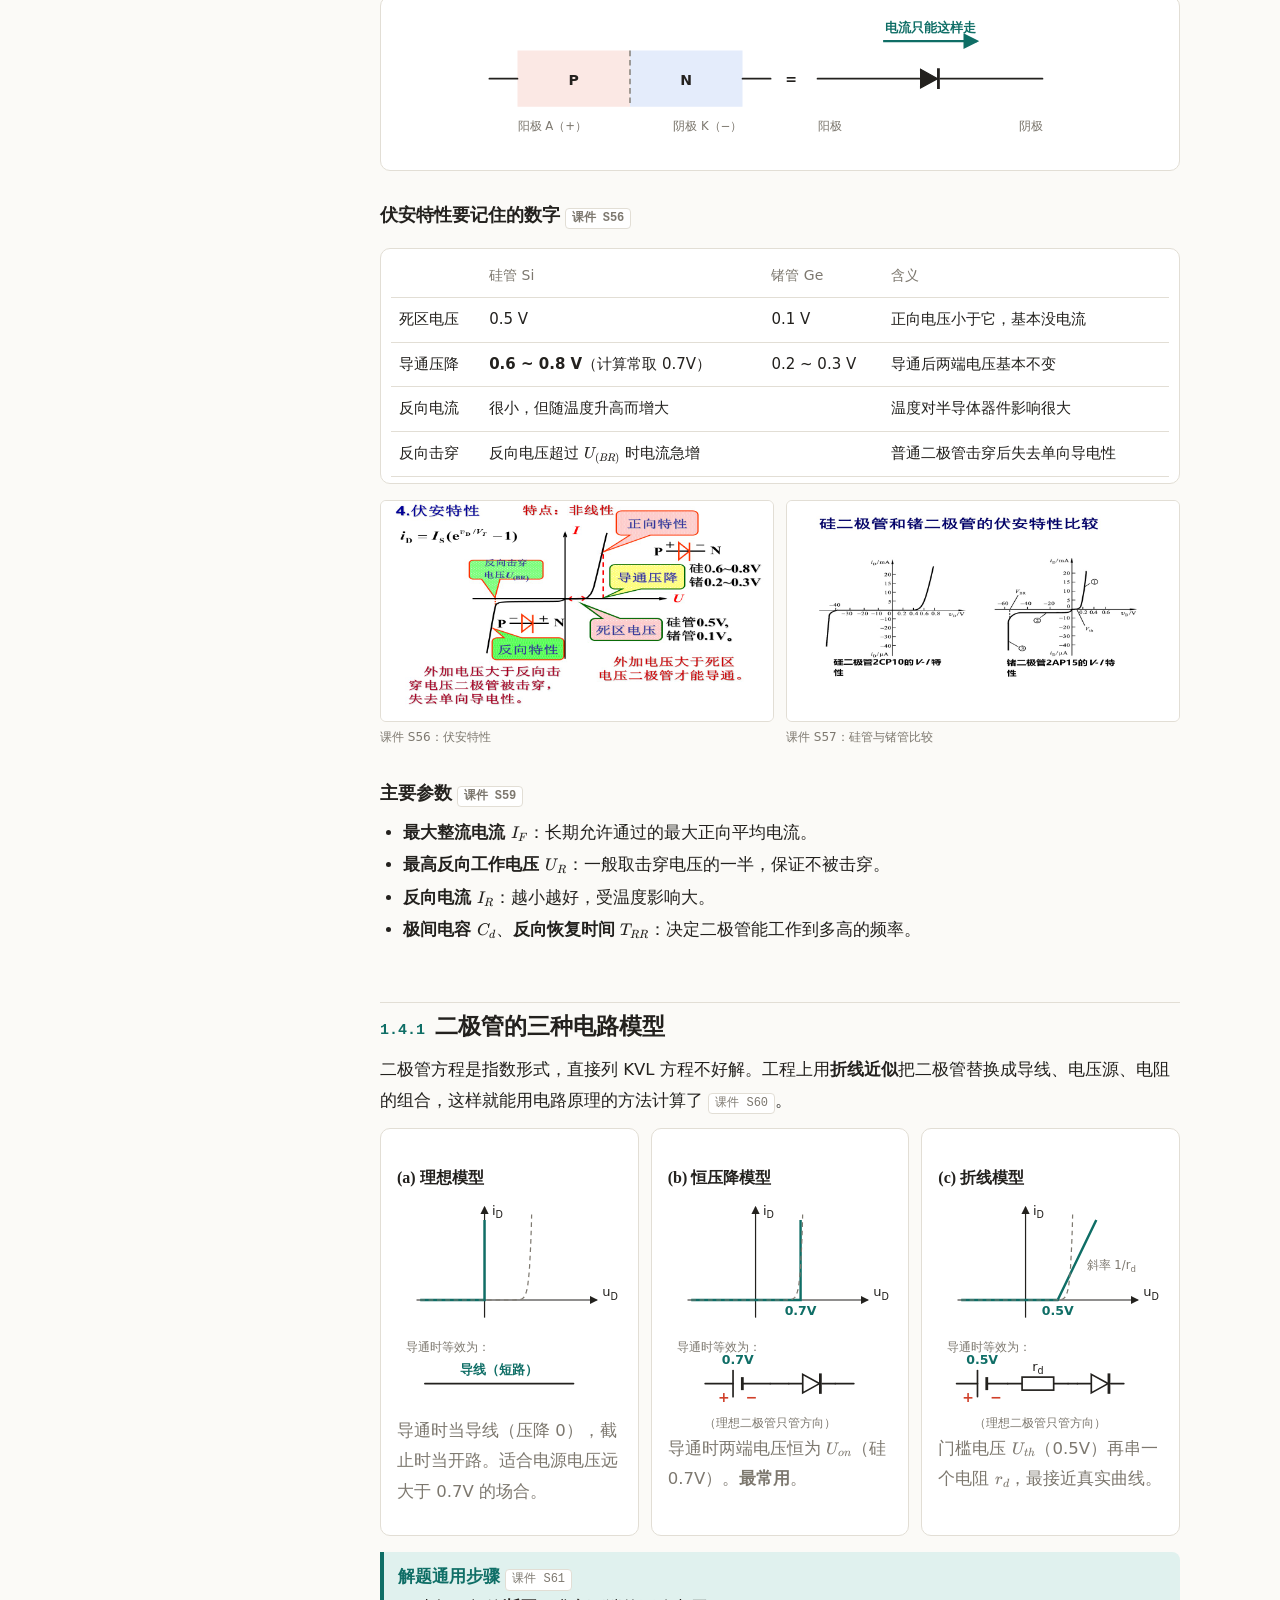
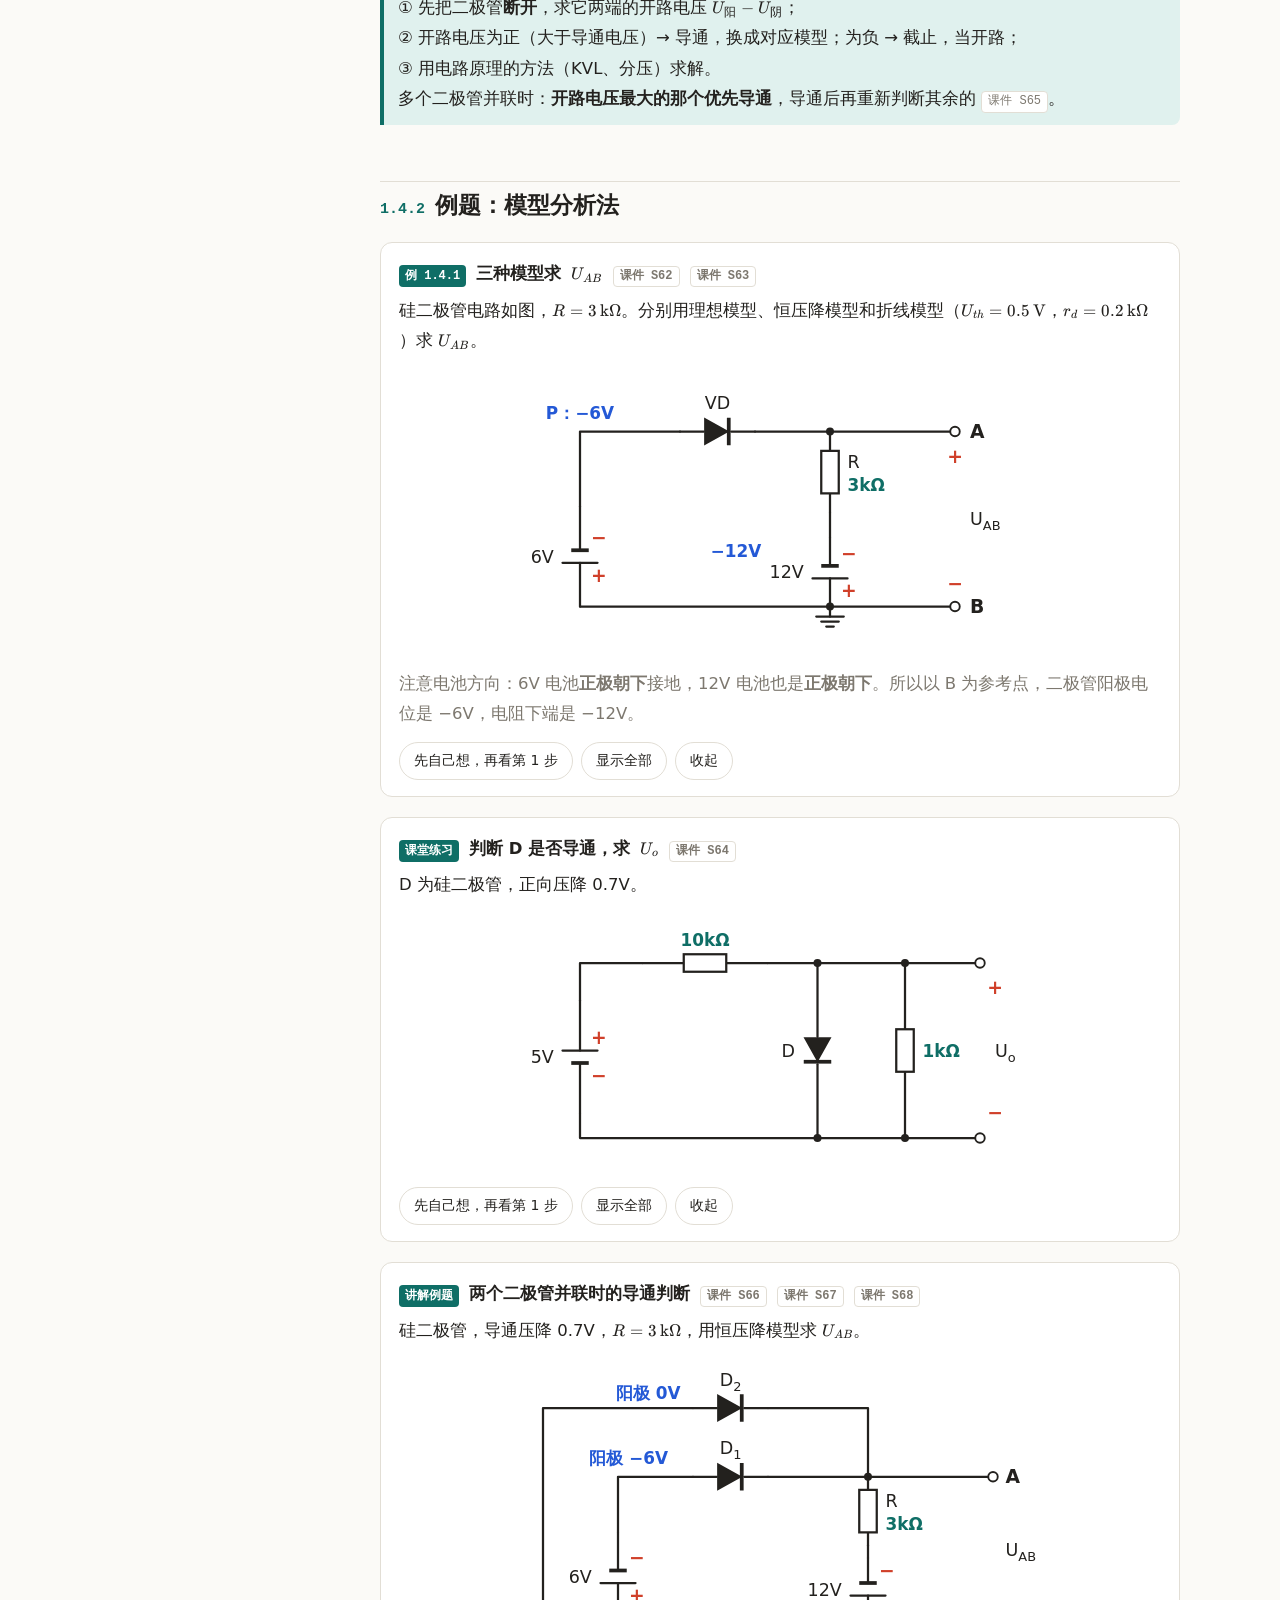
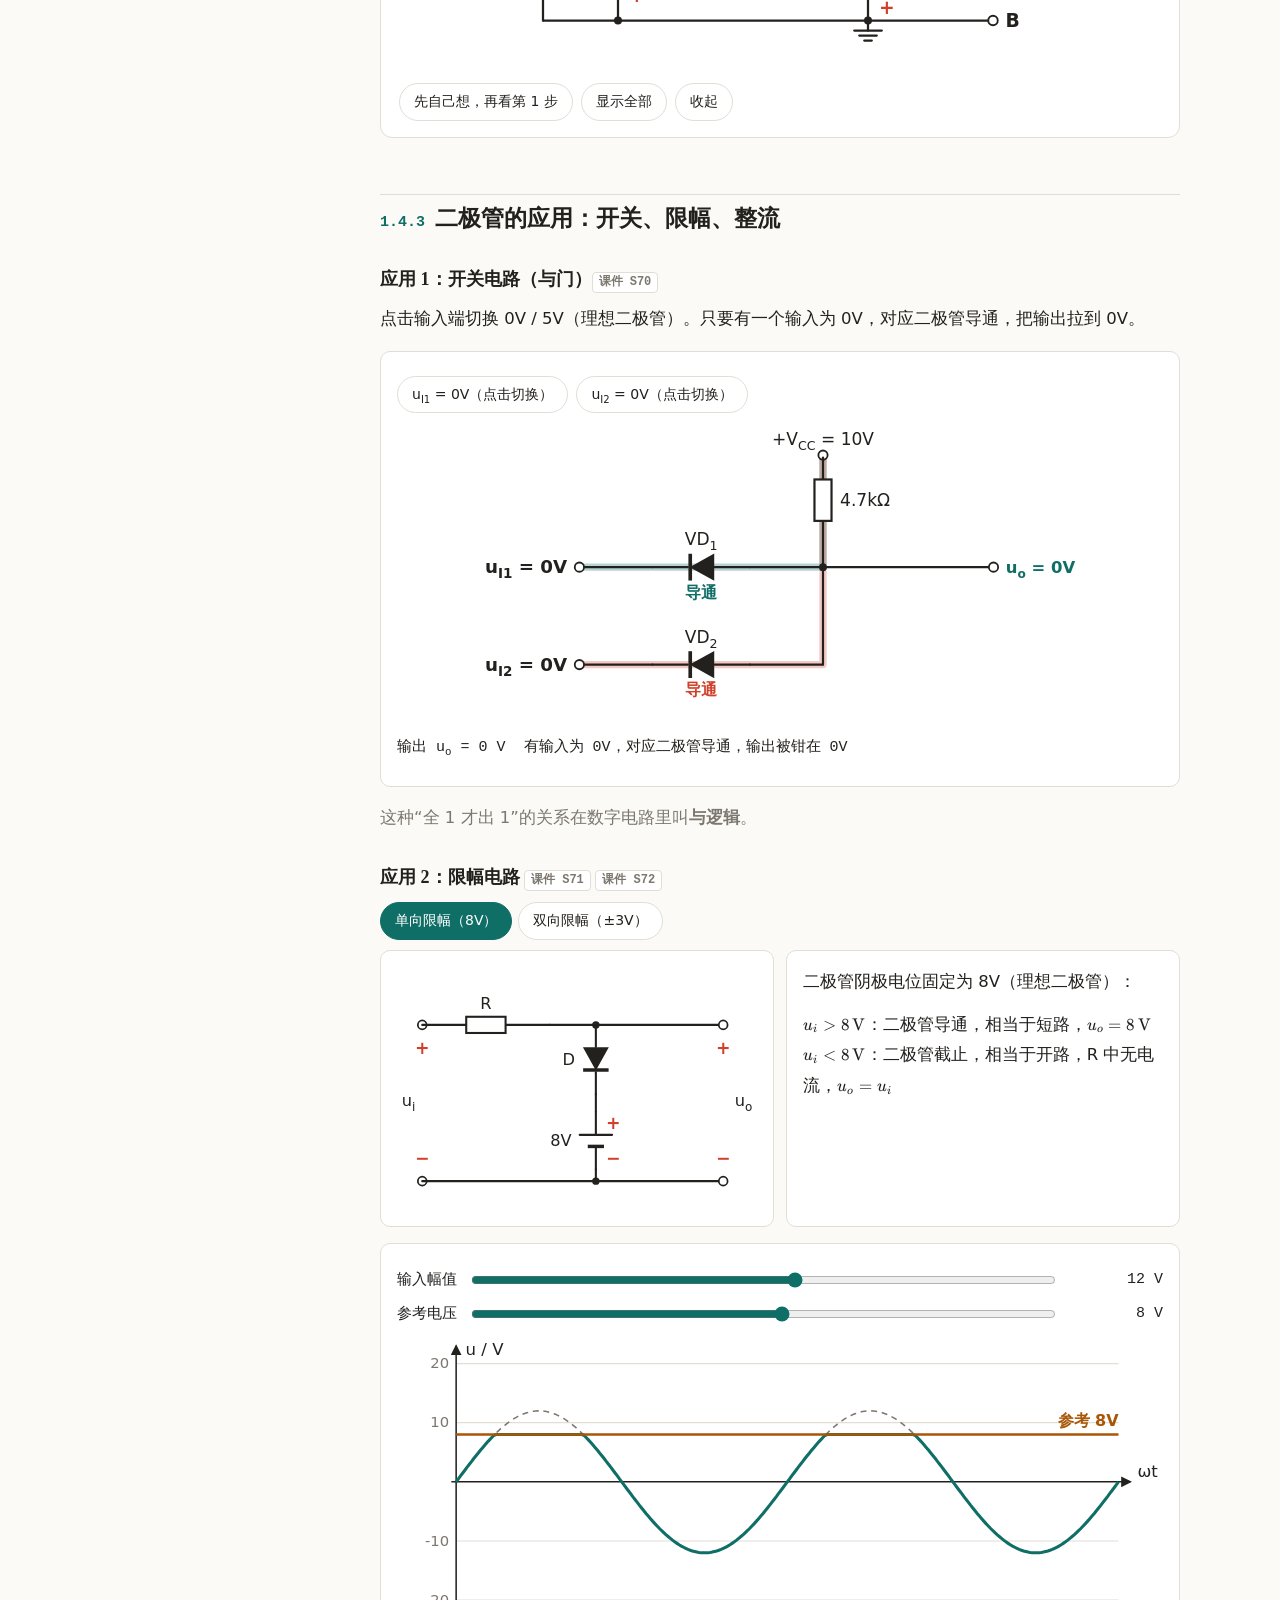
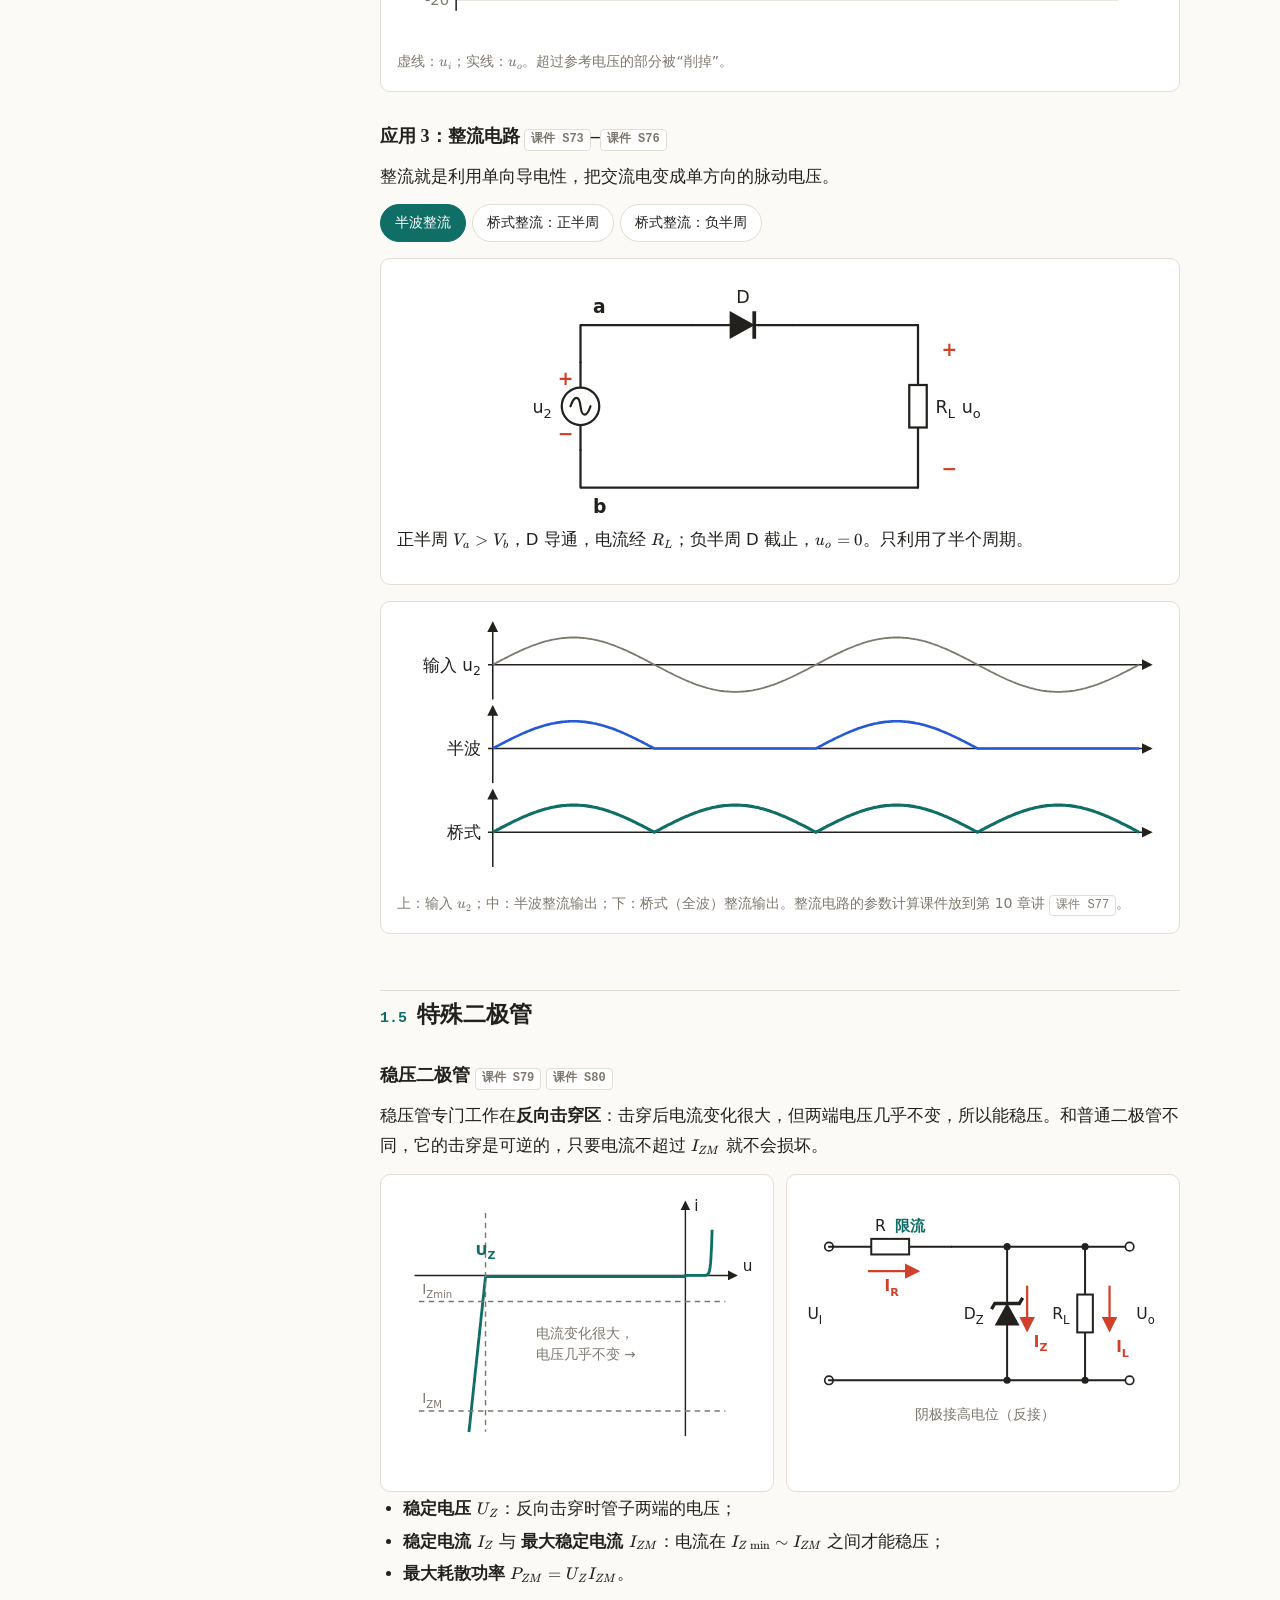
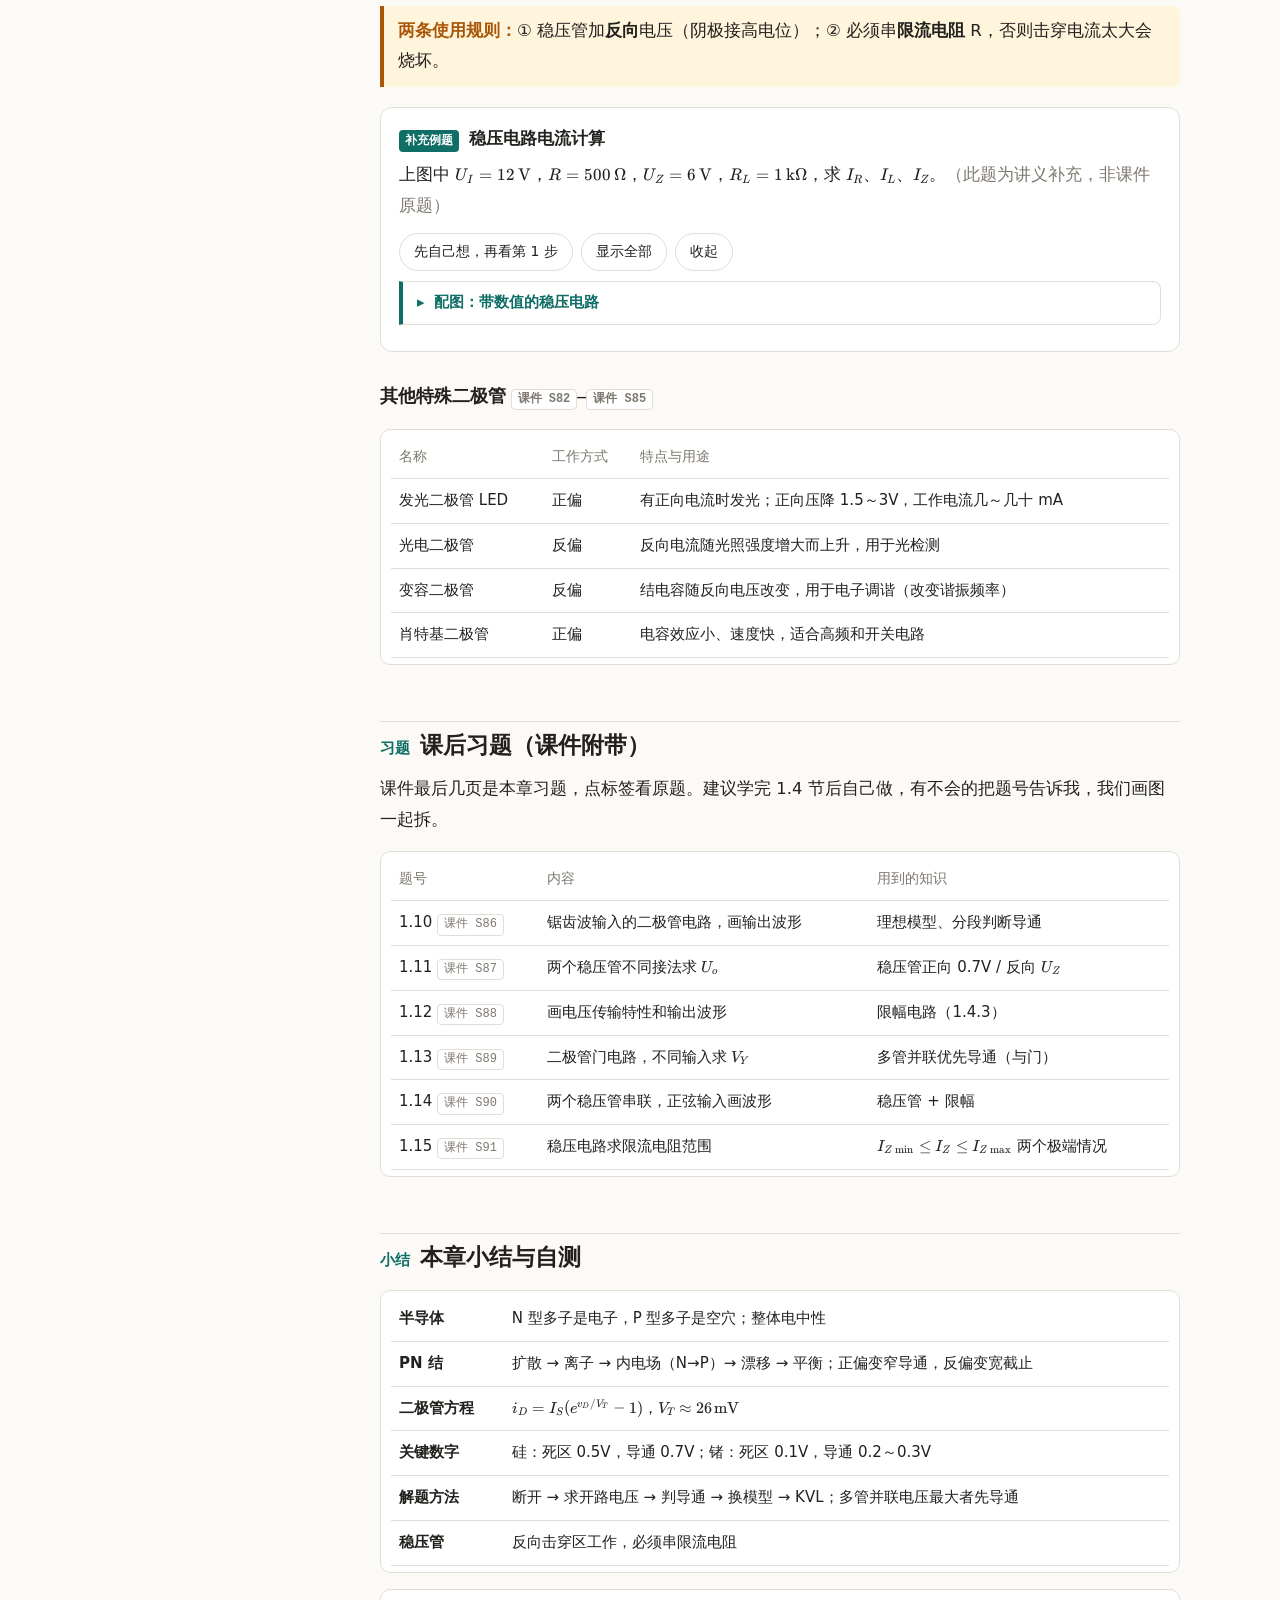
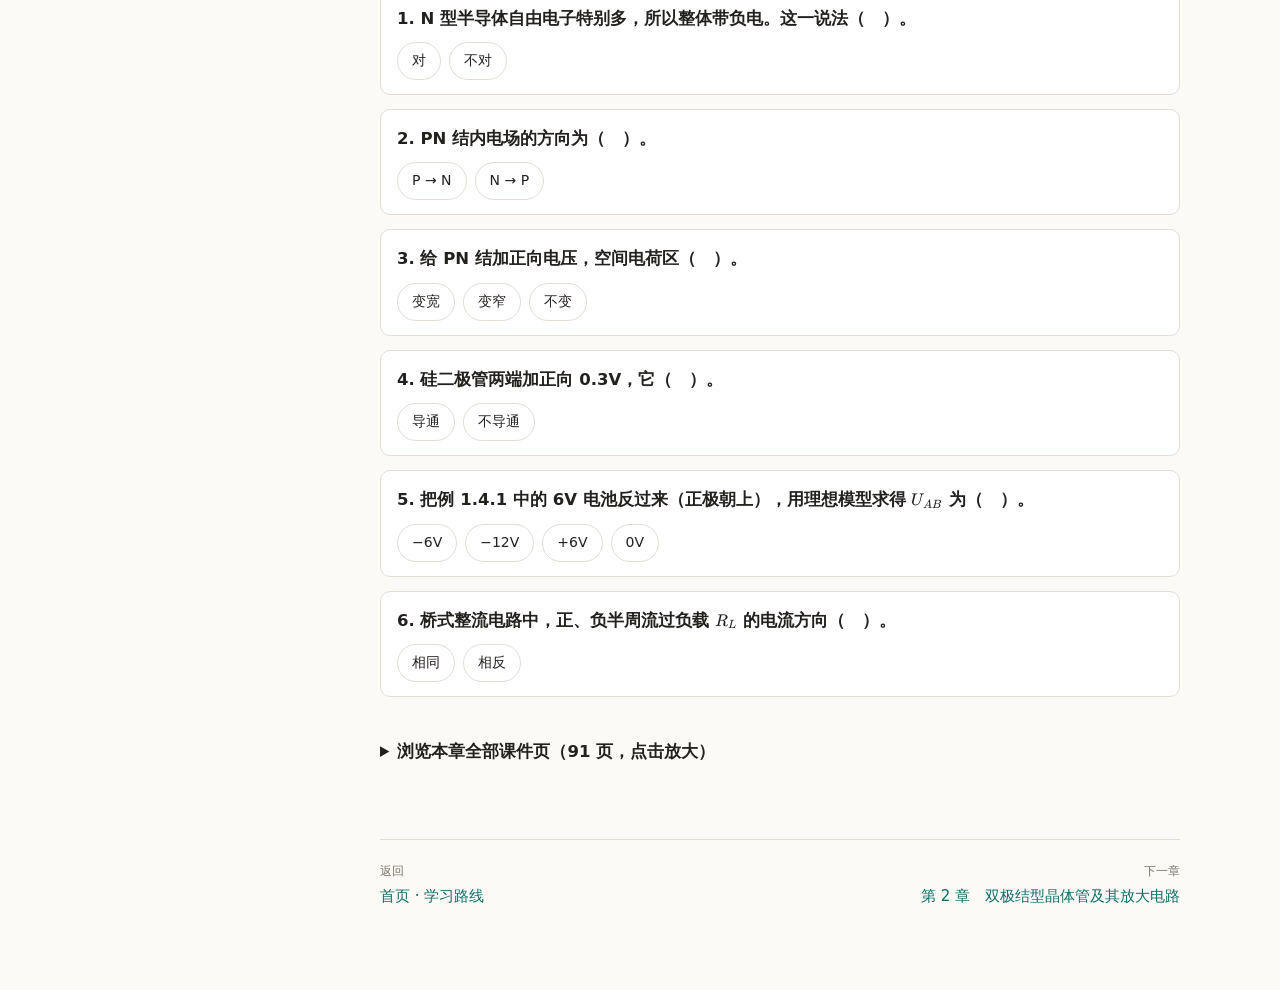
==== commit 1058ef4b: "更新了已知的一些问题 Co-Authored-By: Claude Opus 5.5 <noreply@anthropic.com>" ====
--- a/ch1.html
+++ b/ch1.html
@@ -266,6 +266,7 @@
 <div class="rs">\[I_R=\frac{U_I-U_Z}{R}=\frac{12-6}{0.5\,\mathrm{k\Omega}}=12\,\mathrm{mA},\qquad I_L=\frac{U_Z}{R_L}=\frac{6}{1}=6\,\mathrm{mA}\]</div>
 <div class="rs">由 KCL：\(I_Z=I_R-I_L=12-6=6\,\mathrm{mA}\)。只要 \(I_{Z\min}\lt 6\,\mathrm{mA}\lt I_{ZM}\)，输出就稳定在 6V。</div>
 </div>
+<details class="figfold"><summary>配图：带数值的稳压电路</summary><div class="fig"><svg id="exZd" class="wide" viewBox="0 0 440 240" role="img" aria-label="数值示例"></svg></div></details>
 </div>
 <h3>其他特殊二极管 <a class="src" data-s="82"></a>–<a class="src" data-s="85"></a></h3>
 <div class="tbl"><table>
@@ -623,6 +624,20 @@
 zc.arrow(55, 72, 100, 72, 'I_R', 'red', 70, 90); zc.arrow(198, 85, 198, 125, 'I_Z', 'red', 204, 140); zc.arrow(272, 85, 272, 125, 'I_L', 'red', 278, 145);
 zc.text(160, 205, '阴极接高电位（反接）', 'ts', 'middle');
 
+//CH1
+/* ---------- zener example with numbers ---------- */
+(function(){
+  var z = new Sch('exZd');
+  z.term(20, 50); z.R(20, 50, 130, 50, {lab:'R', val:'500Ω'}); z.wire(130, 50, 380, 50); z.node(180, 50); z.node(320, 50); z.term(380, 50);
+  z.Z(180, 170, 180, 50, {lab:'D_Z', val:'6V', side:'l'}); z.R(320, 50, 320, 170, {lab:'R_L', val:'1kΩ'});
+  z.term(20, 170); z.wire(20, 170, 380, 170); z.node(180, 170); z.node(320, 170); z.term(380, 170);
+  z.text(14, 115, 'U_I = 12 V', 'tval', 'end'); z.text(386, 115, 'U_o = 6 V', 'tval');
+  z.arrow(50, 66, 100, 66, '', 'red'); z.text(75, 86, 'I_R = 12 mA', 'tred', 'middle');
+  z.arrow(198, 85, 198, 125, '', 'red'); z.text(204, 140, 'I_Z = 6 mA', 'tred');
+  z.arrow(302, 85, 302, 125, '', 'red'); z.text(296, 100, 'I_L = 6 mA', 'tred', 'end');
+  z.text(20, 210, 'R 上的电压 12 − 6 = 6 V → I_R = 6 V ÷ 0.5 kΩ = 12 mA', 'tval');
+  z.text(20, 230, 'I_L = 6 V ÷ 1 kΩ = 6 mA，剩下的 6 mA 流过稳压管', 'tval');
+})();
 initPage(1);
 })();
 </script>
--- a/assets/style.css
+++ b/assets/style.css
@@ -103,6 +103,9 @@
 .fig{overflow-x:auto}
 .fig svg{display:block;width:100%;height:auto}
 .fig svg:not(.wide){max-width:600px;margin-inline:auto}
+/* every figure: scale never above 1.25 (desktop) / 0.75 (phone) of its drawing size, so sizes stay consistent */
+svg.sz{display:block;width:100%;height:auto;max-width:calc(var(--vw) * 1.25px);margin-inline:auto}
+.fig svg.sz:not(.wide){max-width:min(600px, calc(var(--vw) * 1.25px))}
 .tbl td:first-child{white-space:nowrap}
 .cap{font-size:14px;color:var(--muted);margin-top:8px}
 .key{border-left:4px solid var(--accent);background:var(--accent-soft);padding:10px 14px;border-radius:0 8px 8px 0;margin:16px 0}
@@ -236,6 +239,13 @@
 .level{display:flex;gap:10px;align-items:baseline;border:1px solid var(--line);border-radius:8px;padding:8px 14px;margin:12px 0;background:var(--surface);font-size:15px}
 .level .lv{font-size:12px}
 
+/* collapsible figure (worked examples) */
+details.figfold{border:1px solid var(--line);border-left:4px solid var(--accent);border-radius:0 8px 8px 0;background:var(--surface);margin:10px 0;padding:0 14px}
+details.figfold > summary{cursor:pointer;padding:7px 0;font-weight:700;color:var(--accent);list-style:none;font-size:15px}
+details.figfold > summary::-webkit-details-marker{display:none}
+details.figfold > summary::before{content:'▸';display:inline-block;width:1.1em;transition:transform .15s}
+details.figfold[open] > summary::before{transform:rotate(90deg)}
+details.figfold[open]{padding-bottom:10px}
 /* collapsible derivation */
 details.deriv{border:1px solid var(--line);border-left:4px solid var(--violet);border-radius:0 8px 8px 0;background:var(--surface);margin:10px 0 16px;padding:0 14px}
 details.deriv > summary{cursor:pointer;padding:8px 0;font-weight:700;color:var(--violet);list-style:none}
@@ -245,6 +255,7 @@
 details.deriv > summary .hint{font-weight:400;color:var(--muted);font-size:13px;margin-left:6px}
 details.deriv[open]{padding-bottom:10px}
 details.deriv .step{display:grid;grid-template-columns:auto minmax(0,1fr);gap:4px 10px;align-items:baseline;margin:6px 0}
+details.deriv > .fig{margin:6px 0 12px}
 details.deriv .step > b{font-size:14px;color:var(--violet);white-space:nowrap}
 /* misconception + think boxes */
 .myth{border-left:4px solid var(--red);background:var(--p-tint);padding:10px 14px;border-radius:0 8px 8px 0;margin:16px 0}
@@ -273,7 +284,7 @@
   .lead{font-size:15.5px}
   .panel,.ex{padding:12px 10px;border-radius:8px}
   .key,.warn,.myth,.think{padding:8px 10px}
-  details.deriv{padding:0 10px}
+  details.deriv,details.figfold{padding:0 10px}
   .tbl{padding:4px 6px}
   table{font-size:14px}
   th,td{padding:6px 5px}
@@ -288,6 +299,10 @@
   .shots{grid-template-columns:repeat(2,minmax(0,1fr));gap:8px}
   .fig .zoomhint{display:block;font-size:12px;color:var(--muted);text-align:right;margin-top:2px}
   .fig svg{cursor:zoom-in}
+  svg.sz,.fig svg.sz:not(.wide){max-width:calc(var(--vw) * 0.75px)}
+  .grid3 > .panel{display:flow-root}
+  .grid3 > .panel > svg.sz:first-child{float:left;width:42%;margin:0 12px 4px 0}
+  .grid3 > .panel > svg.sz:first-child + h4{margin-top:4px}
   .page-nav a{font-size:14px}
   .katex-display .katex{white-space:normal}
   .lightbox{padding:8px}
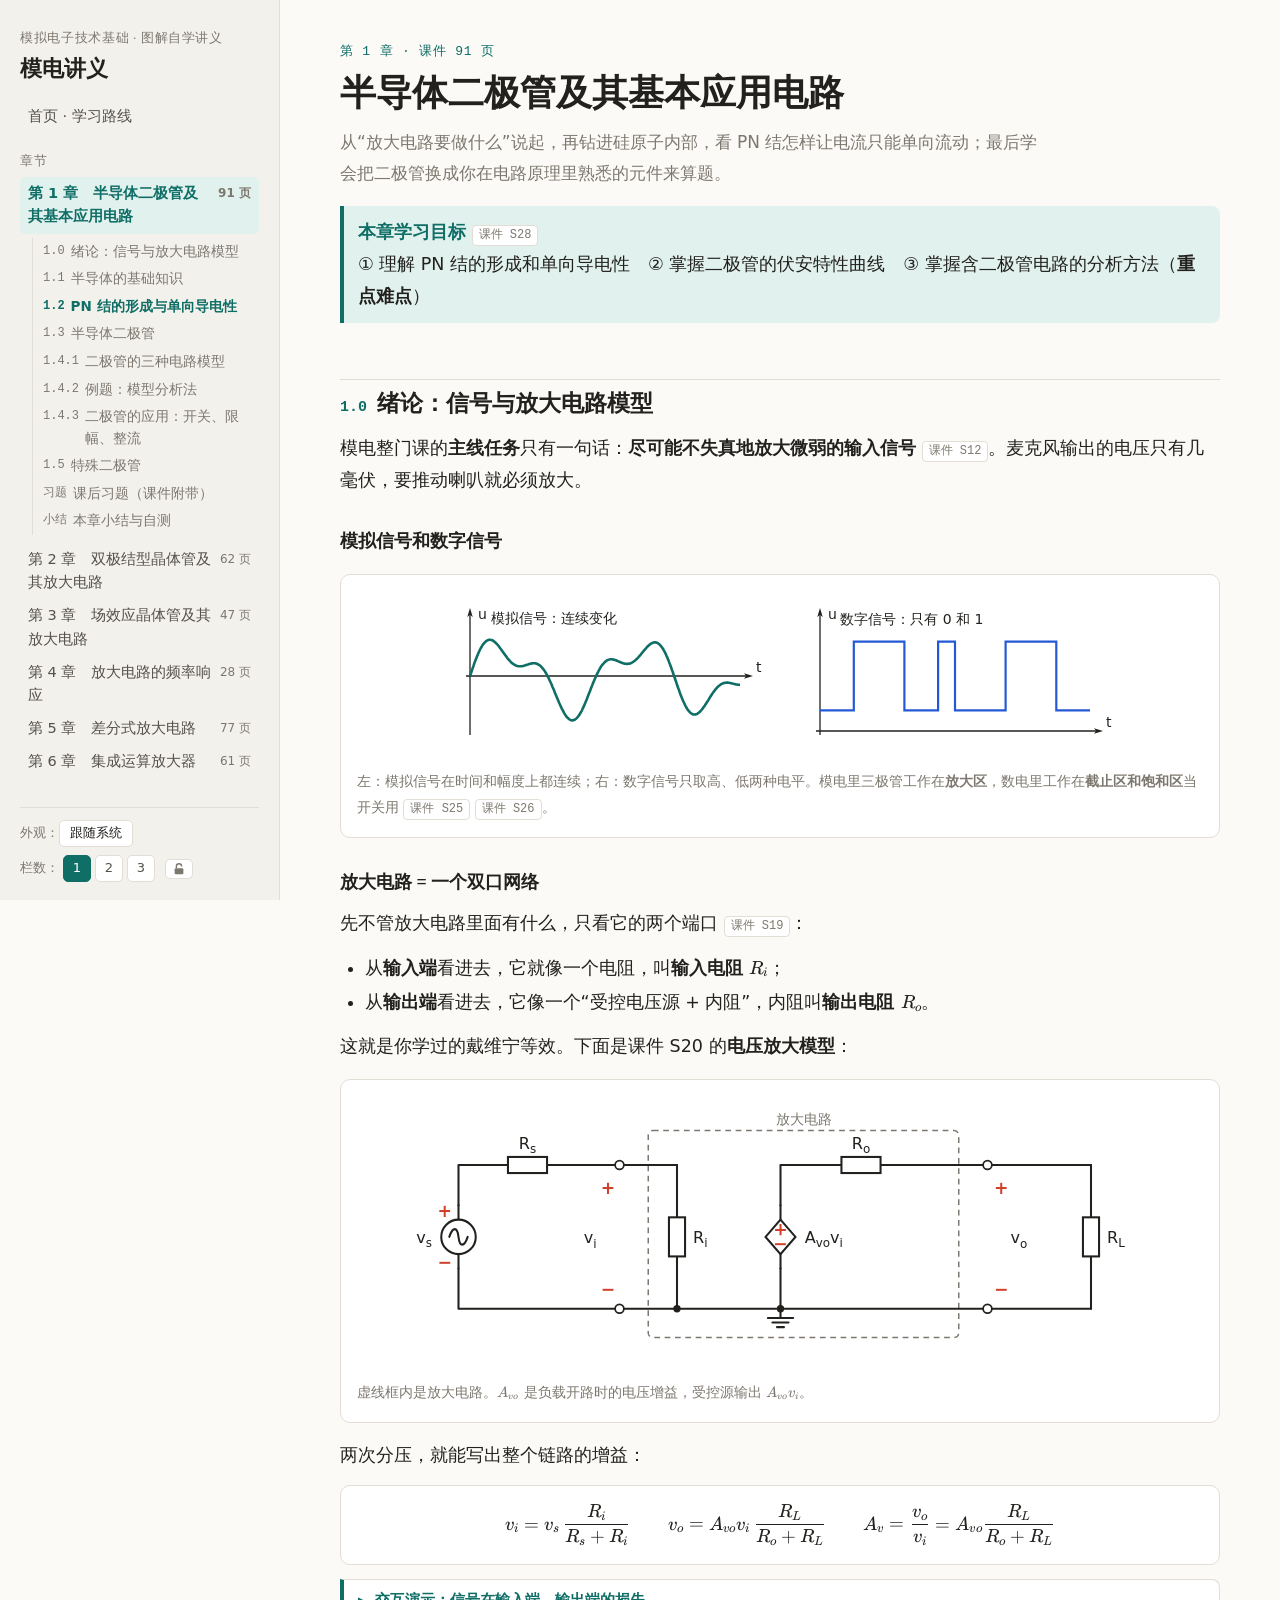
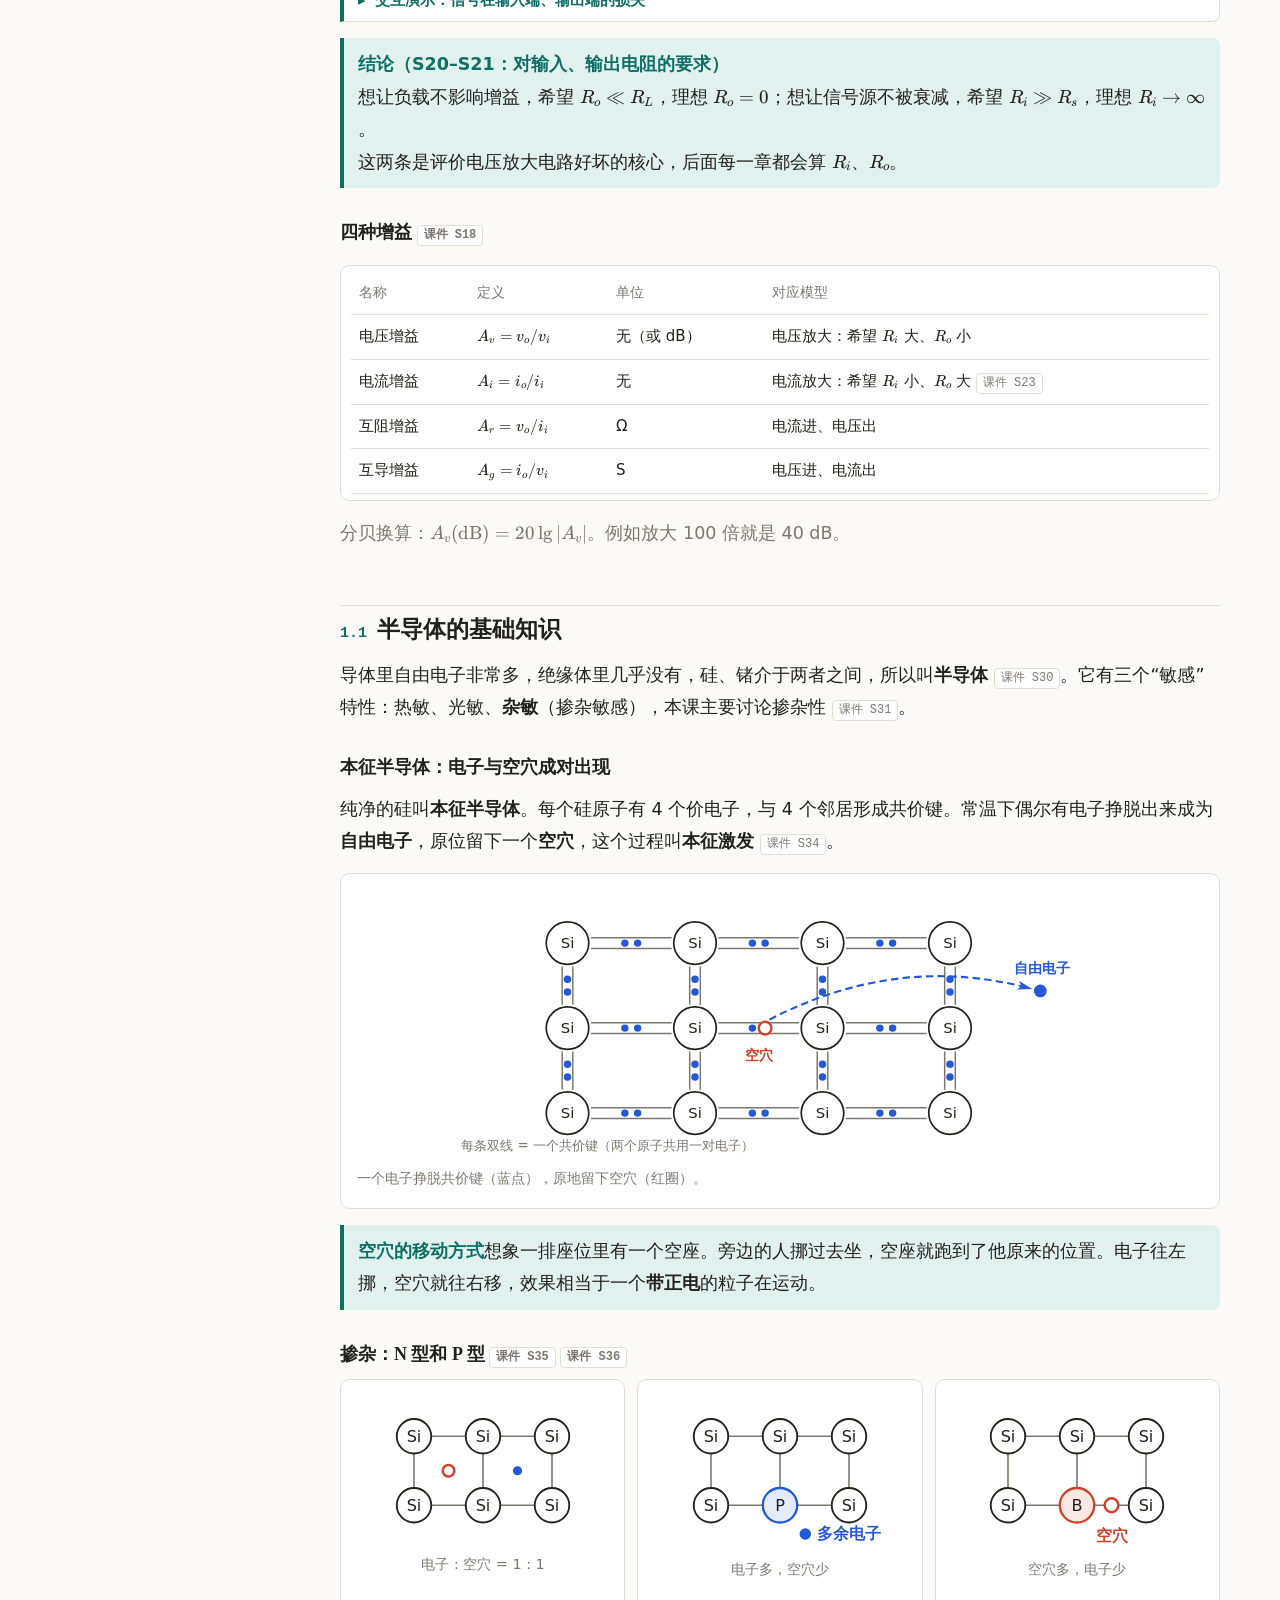
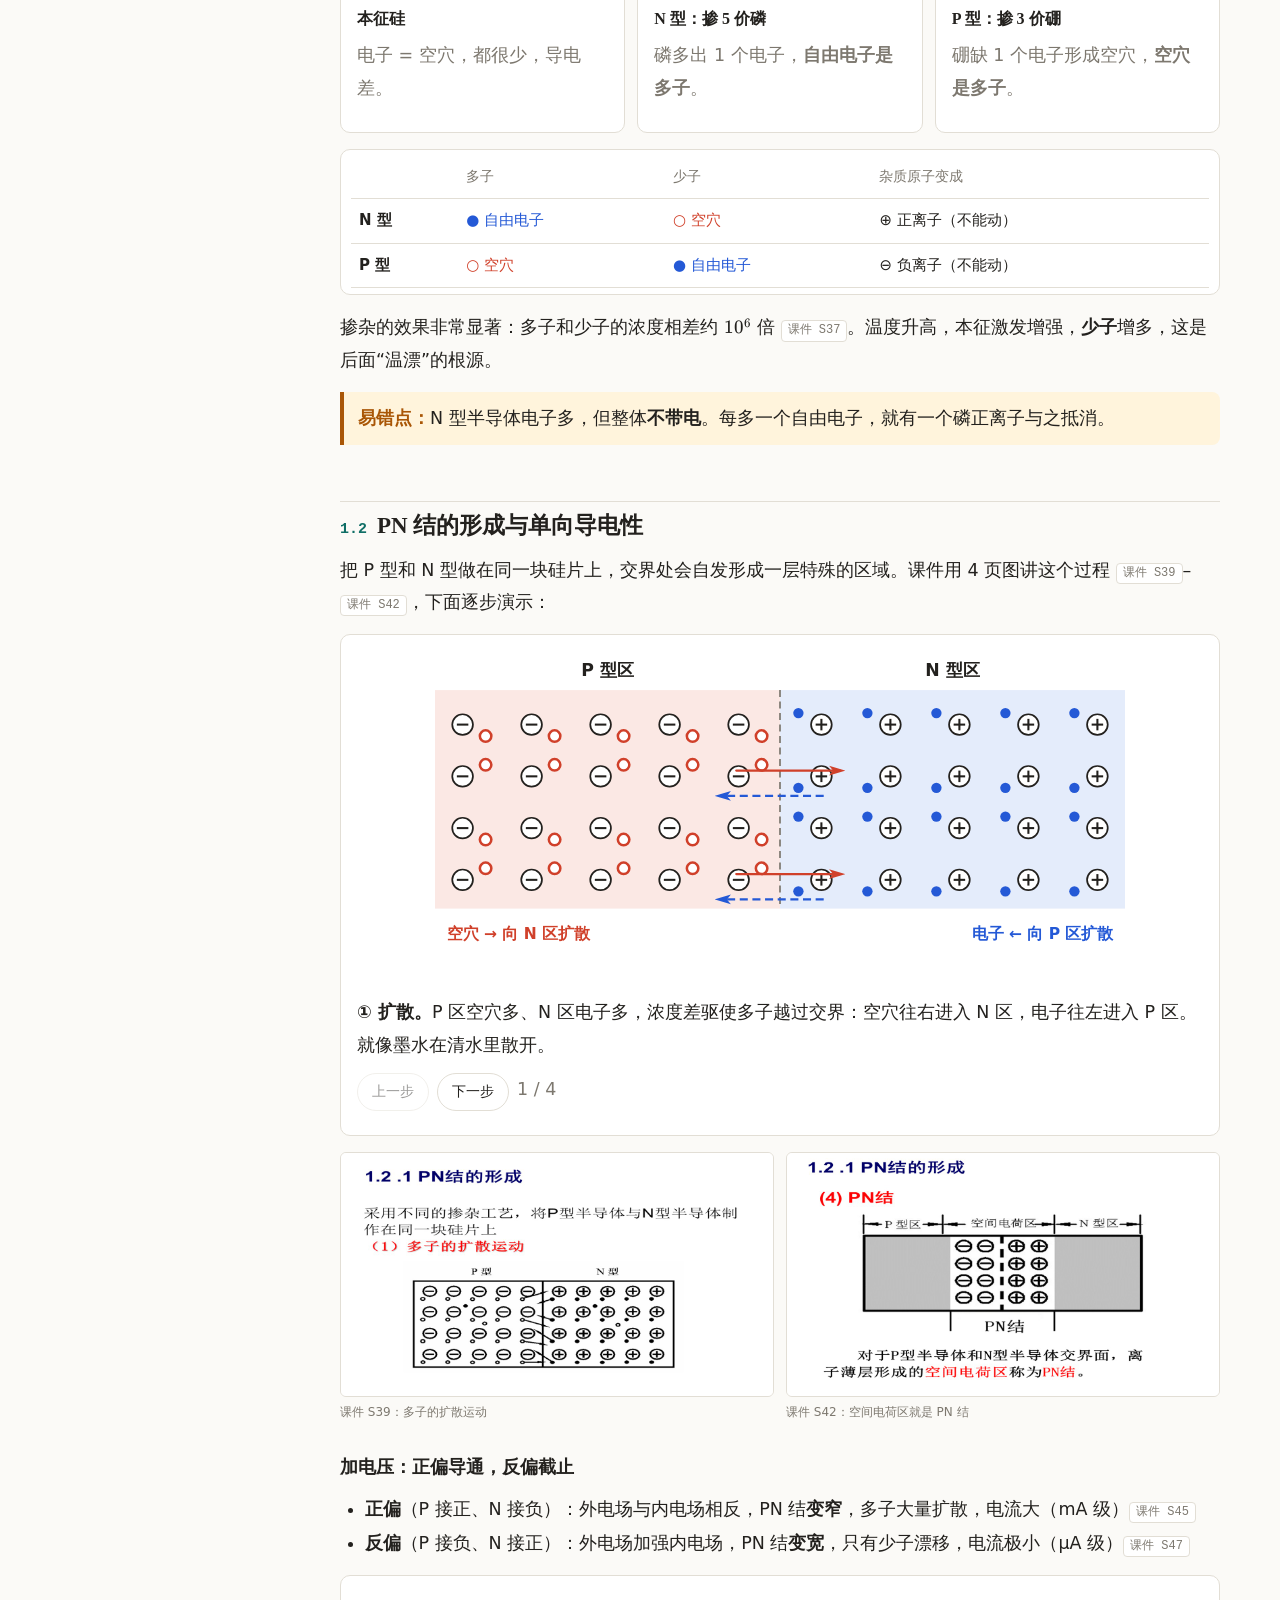
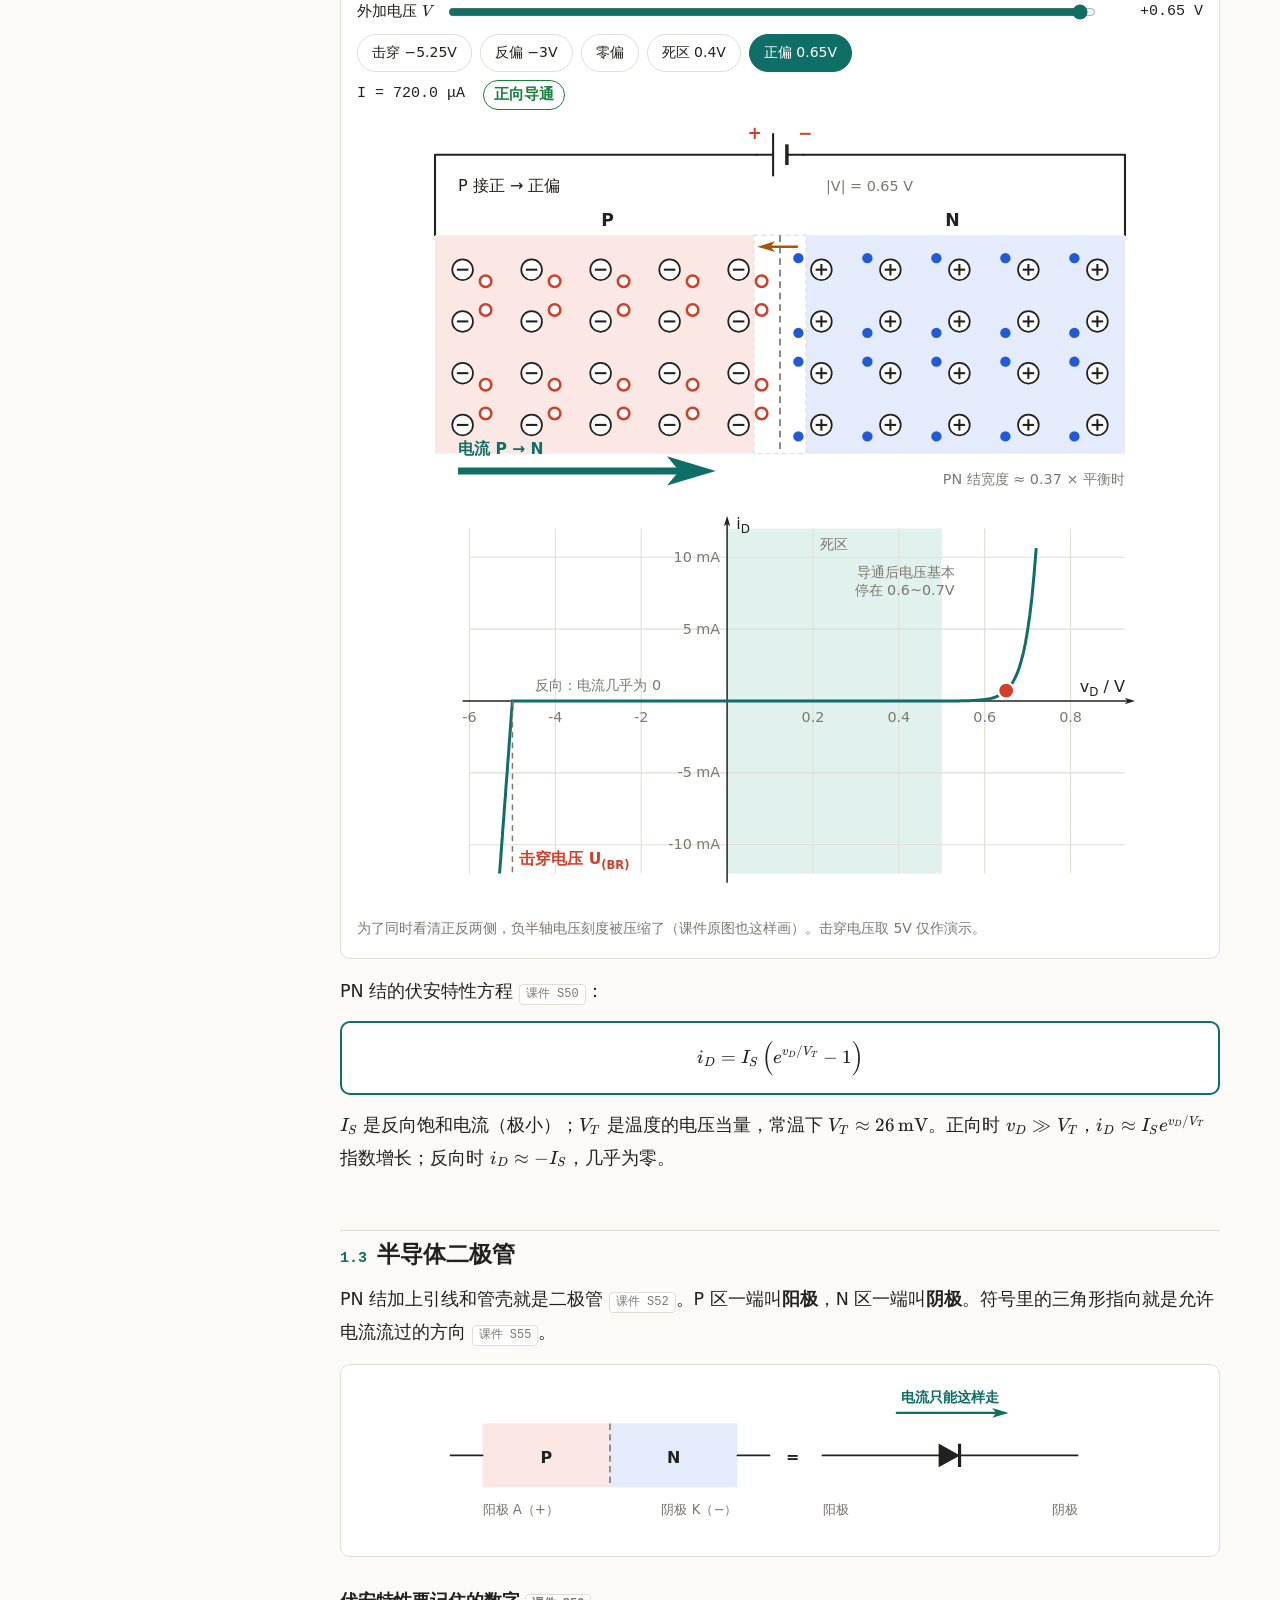
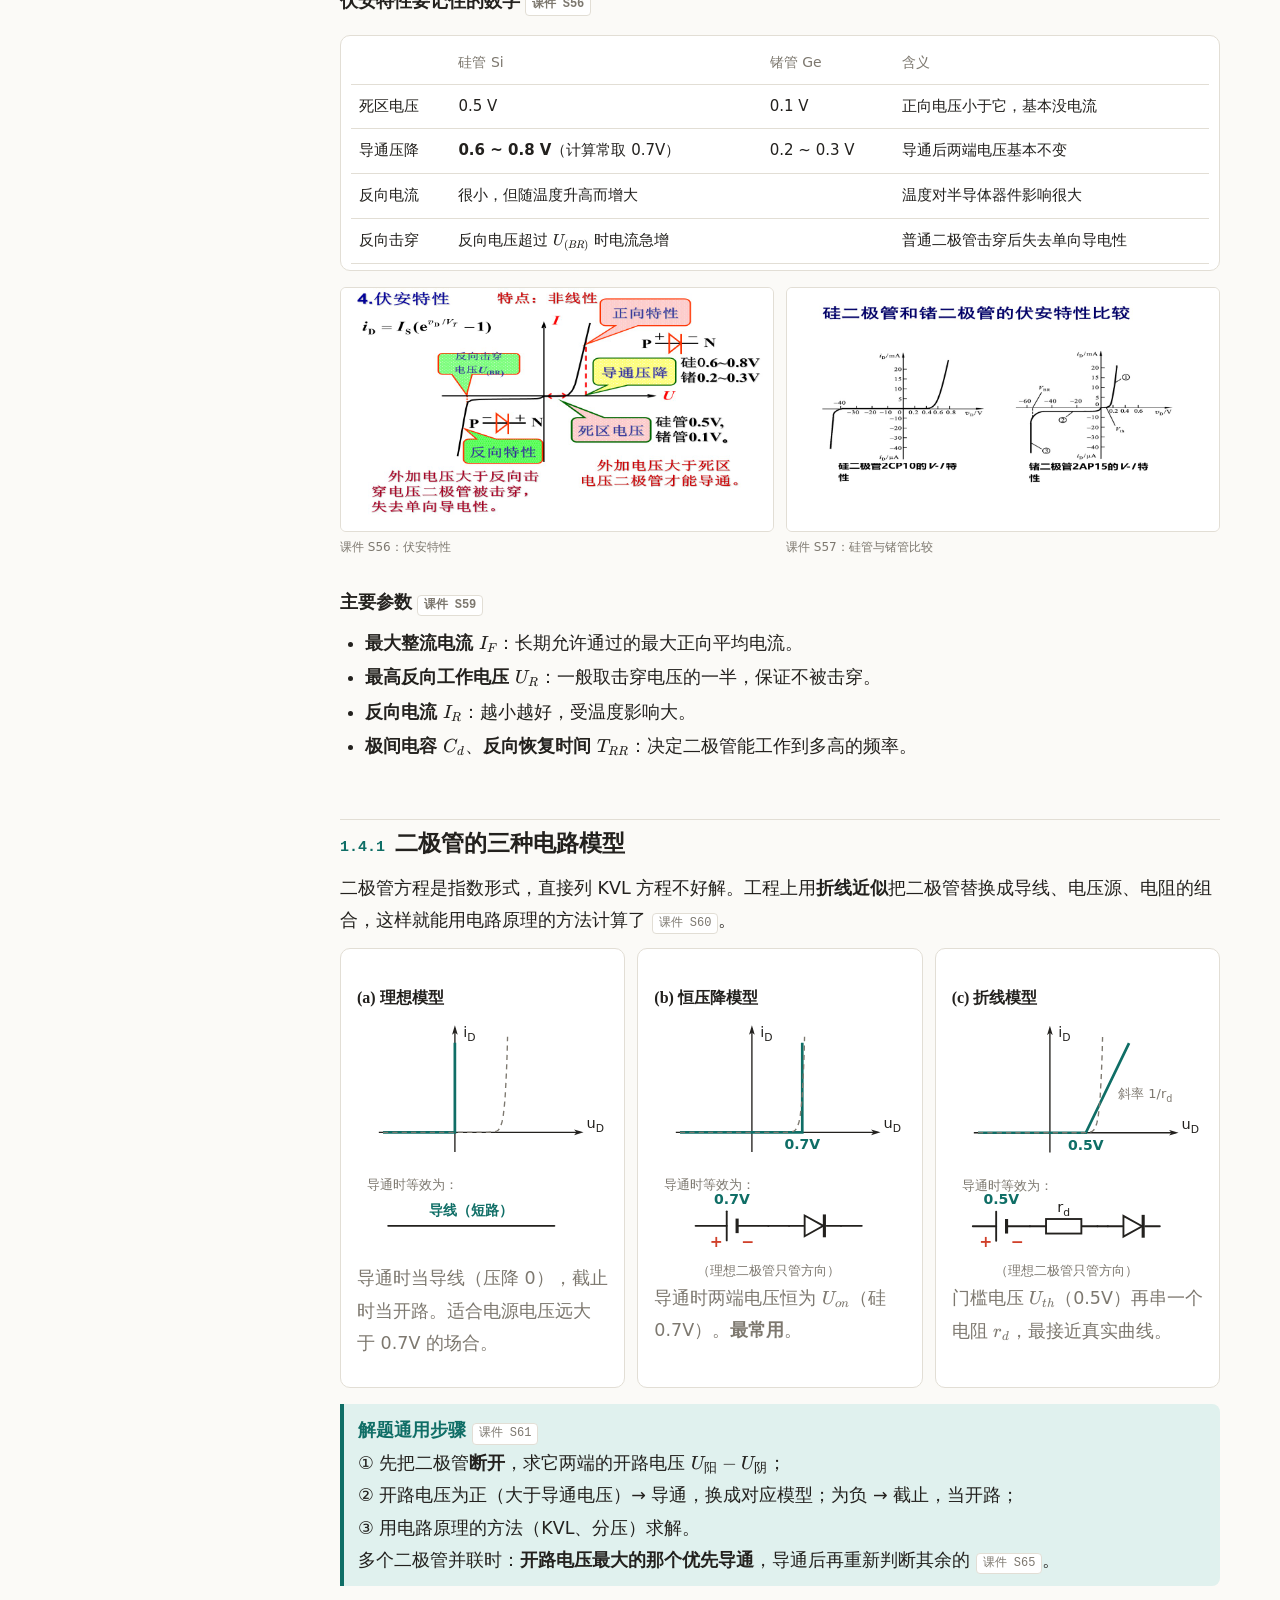
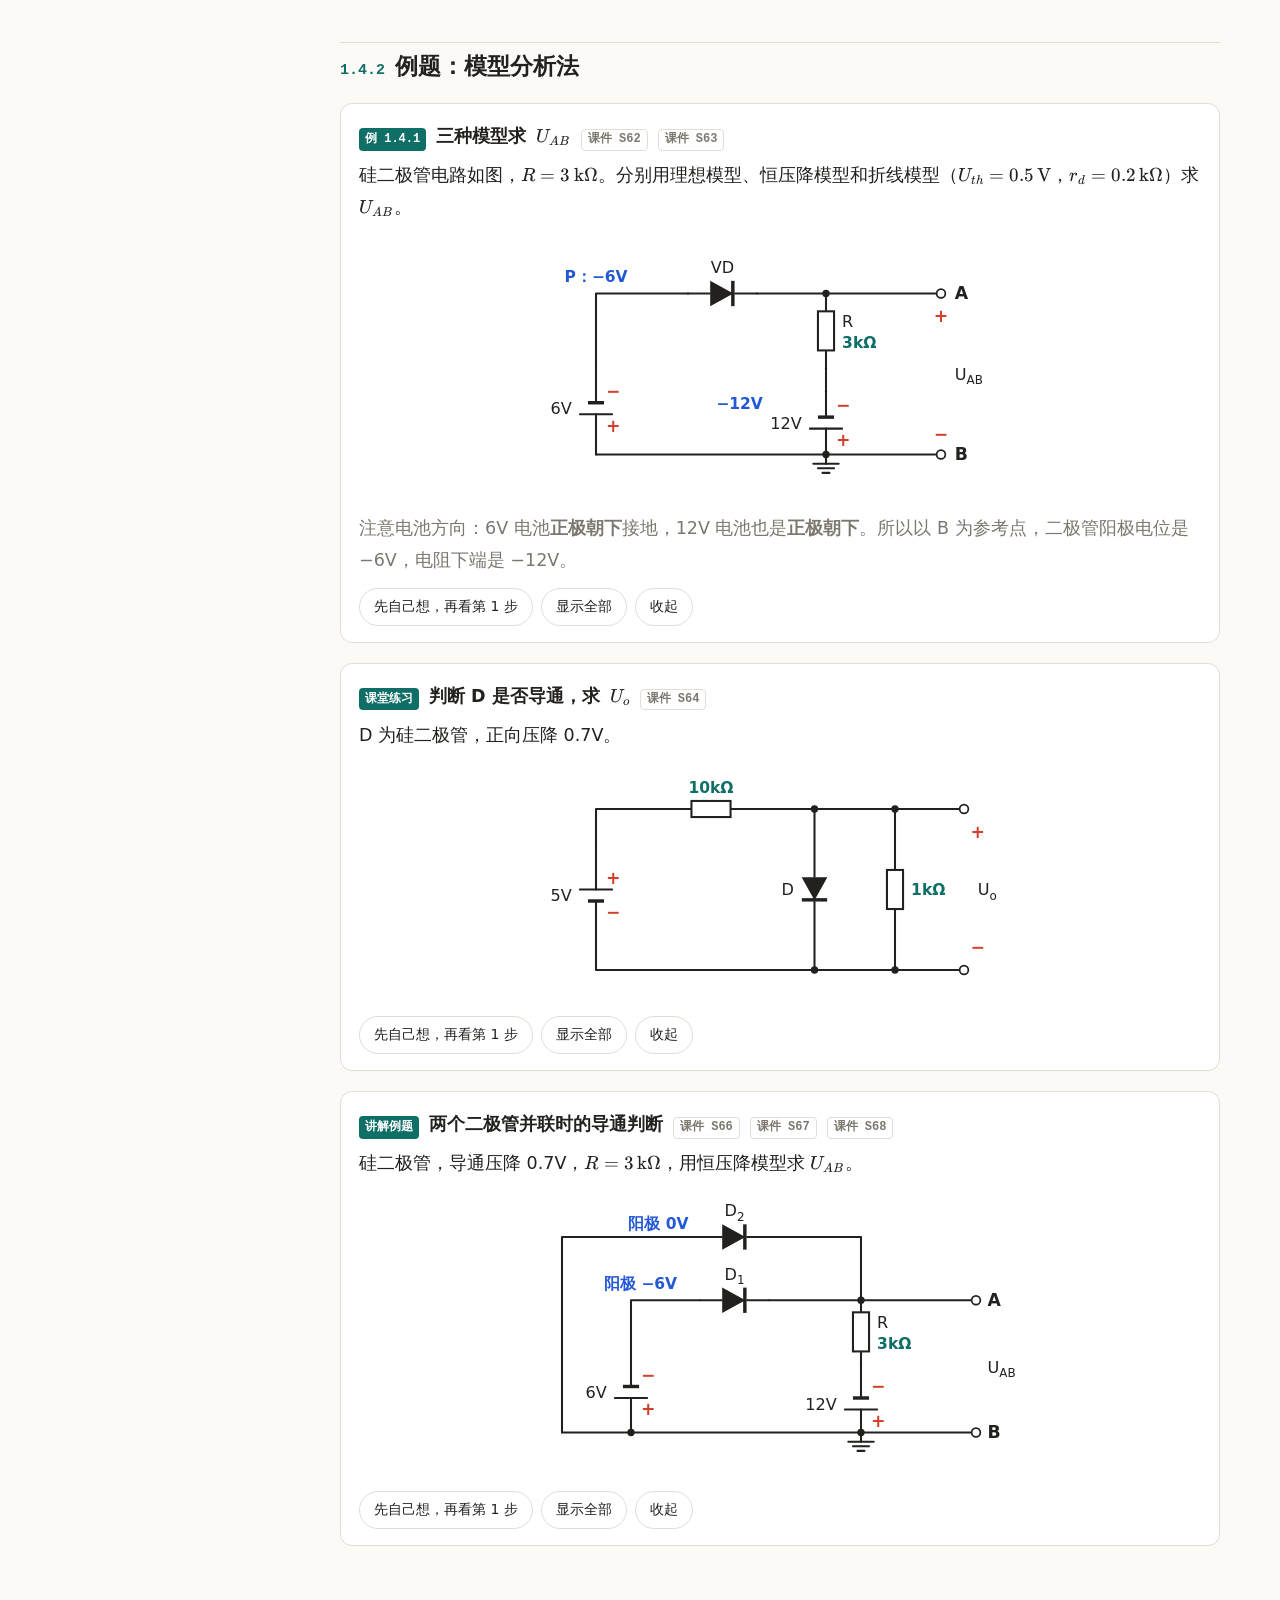
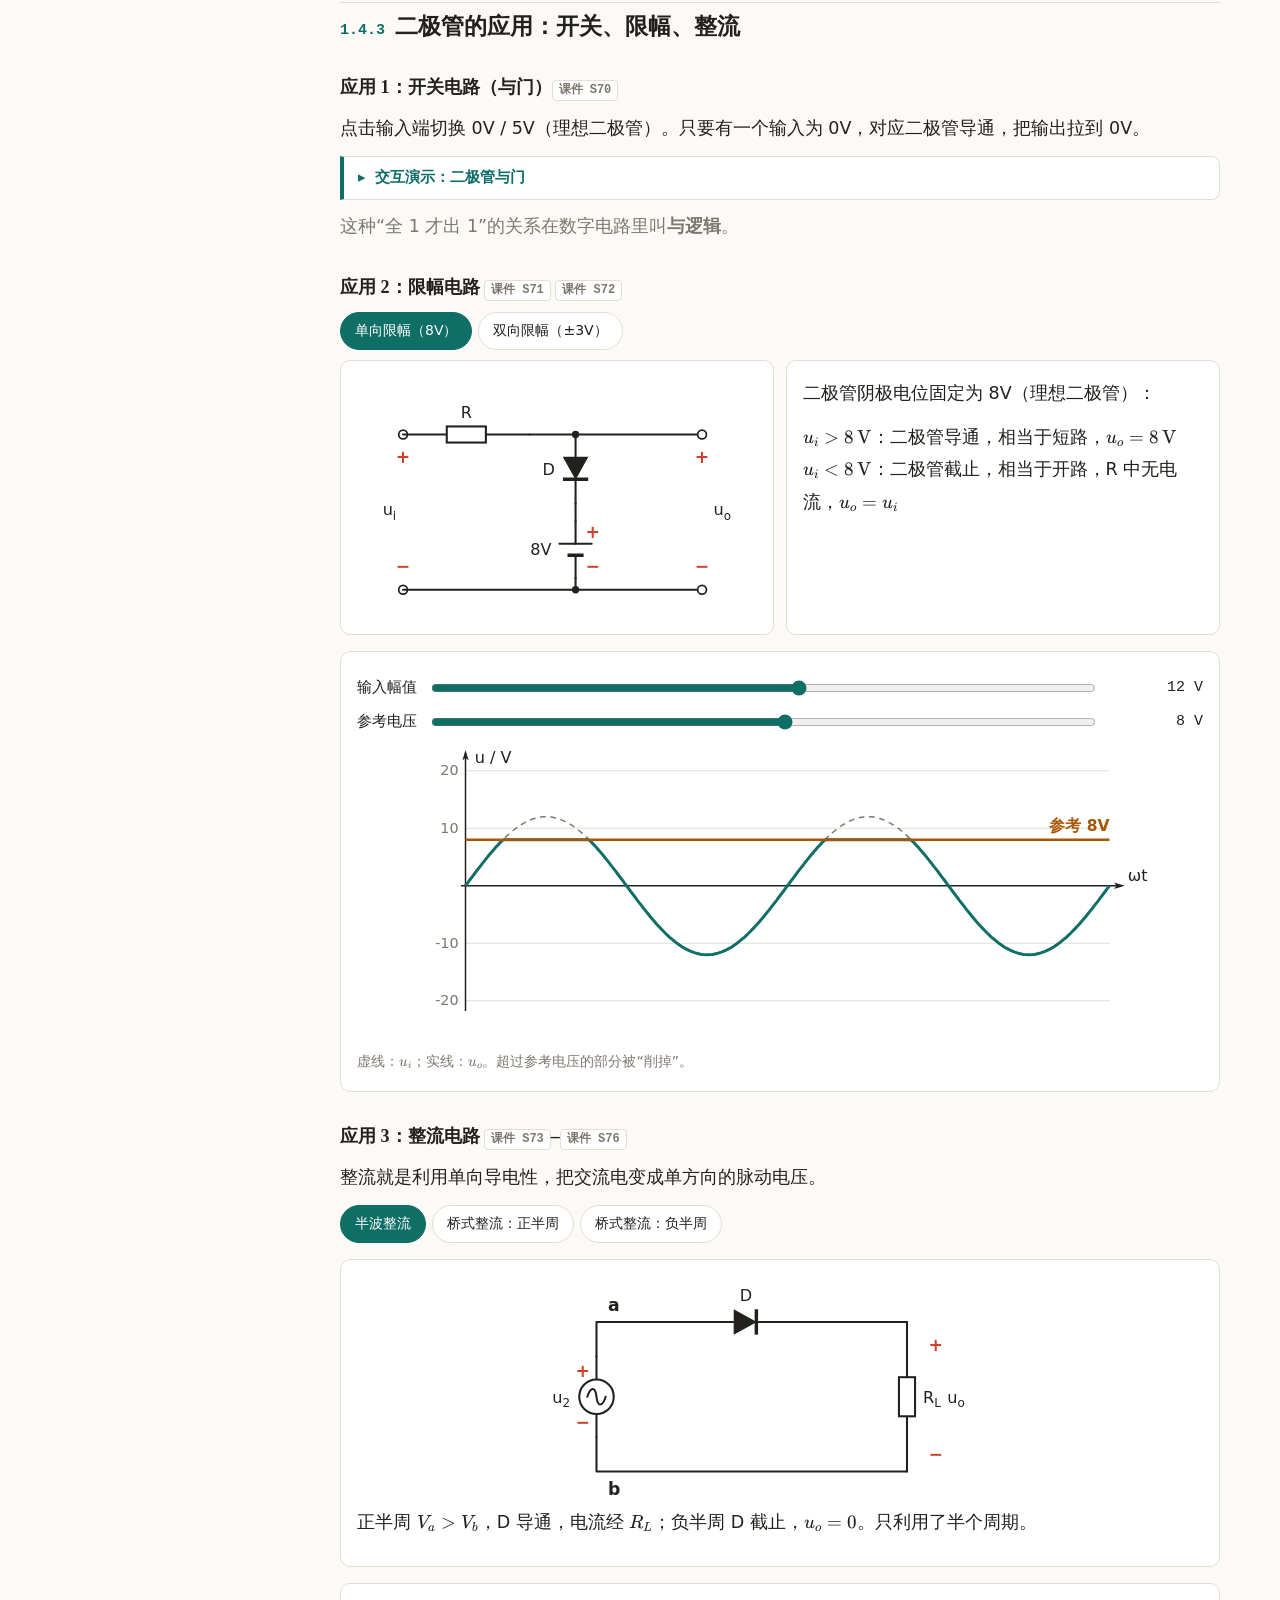
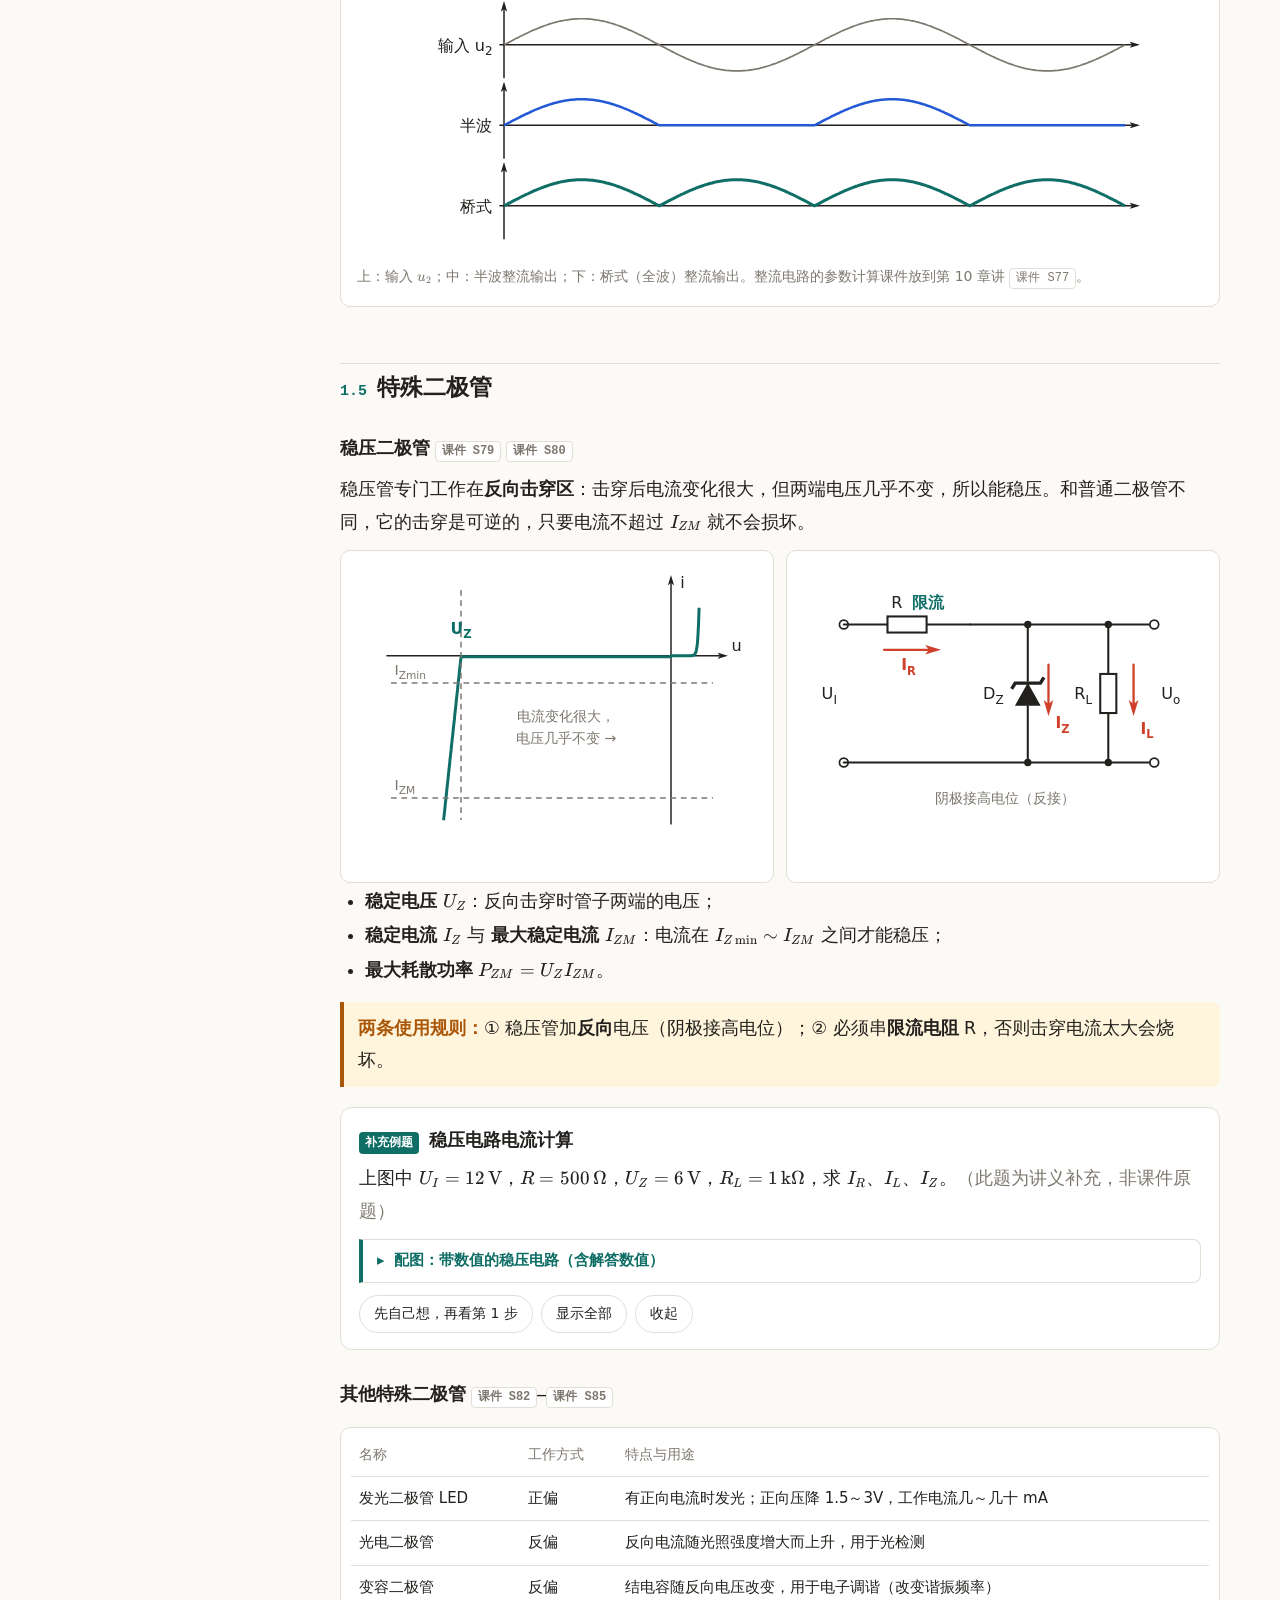
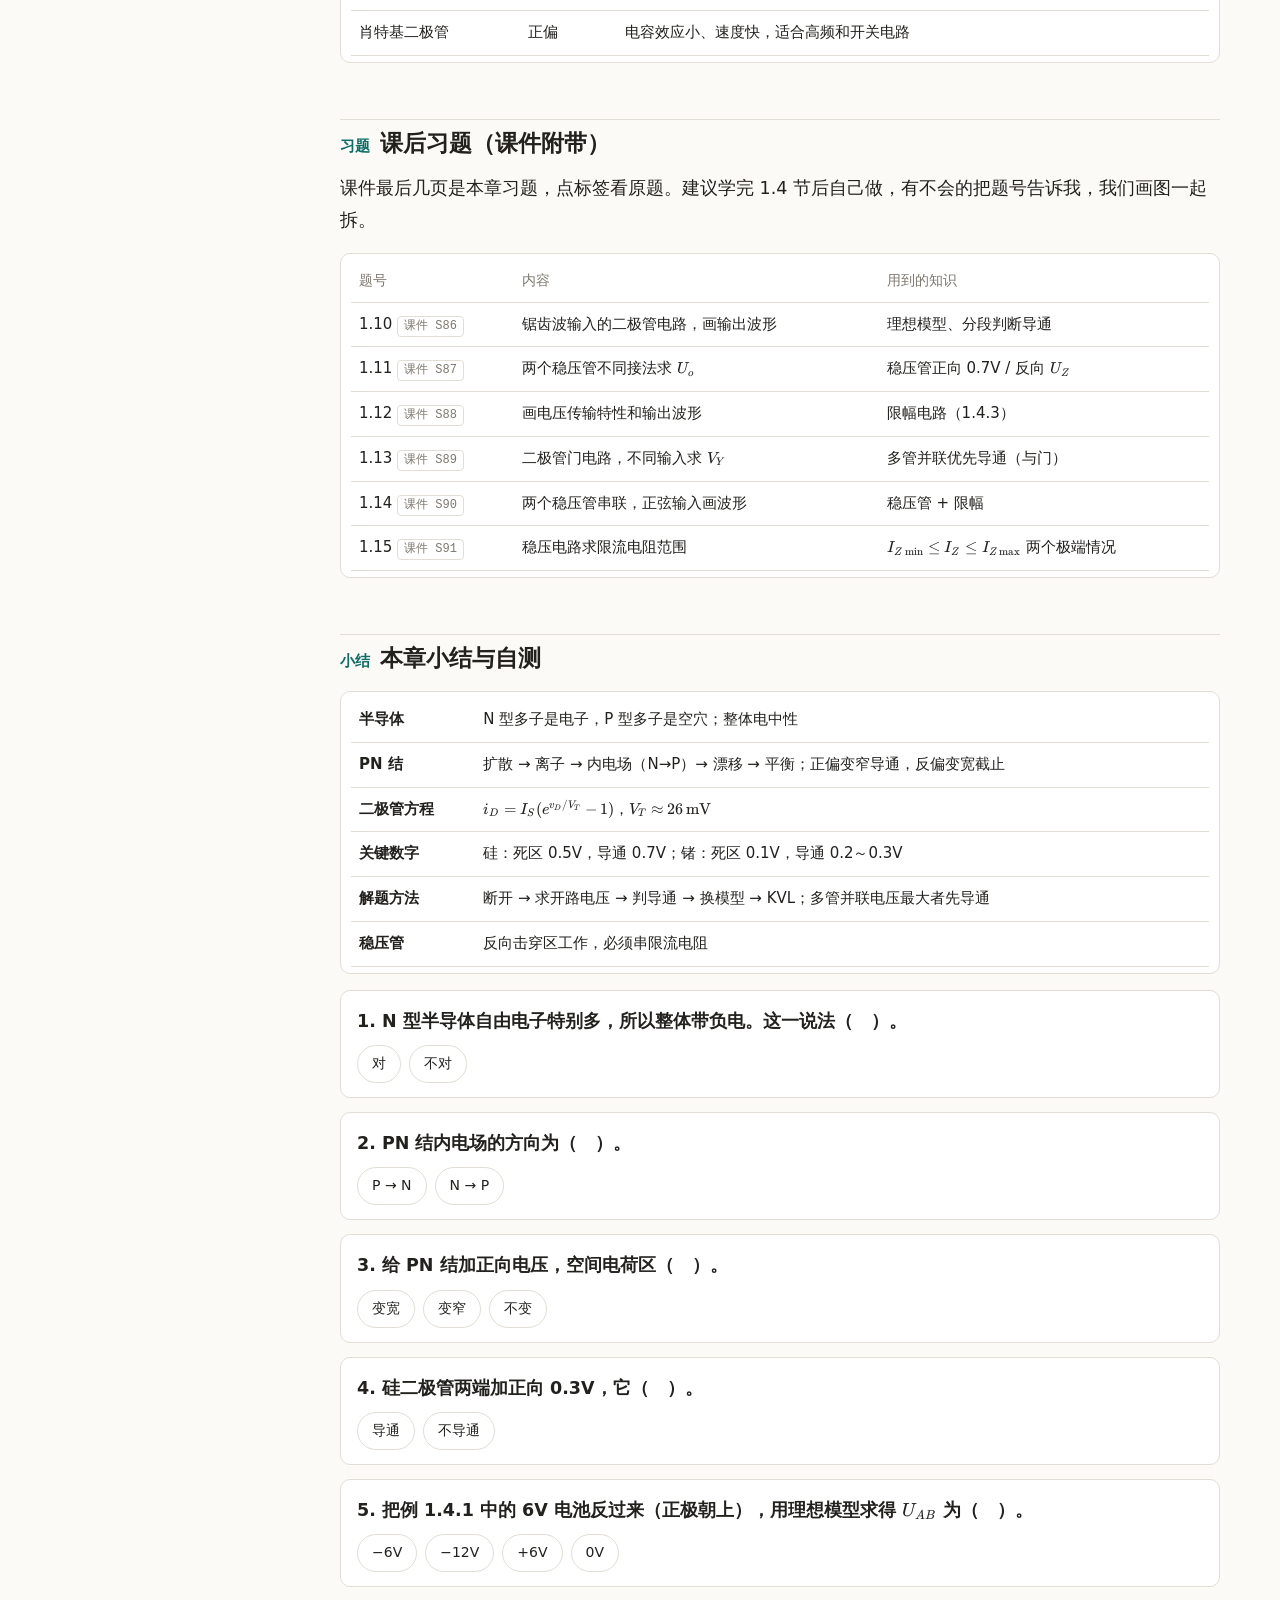
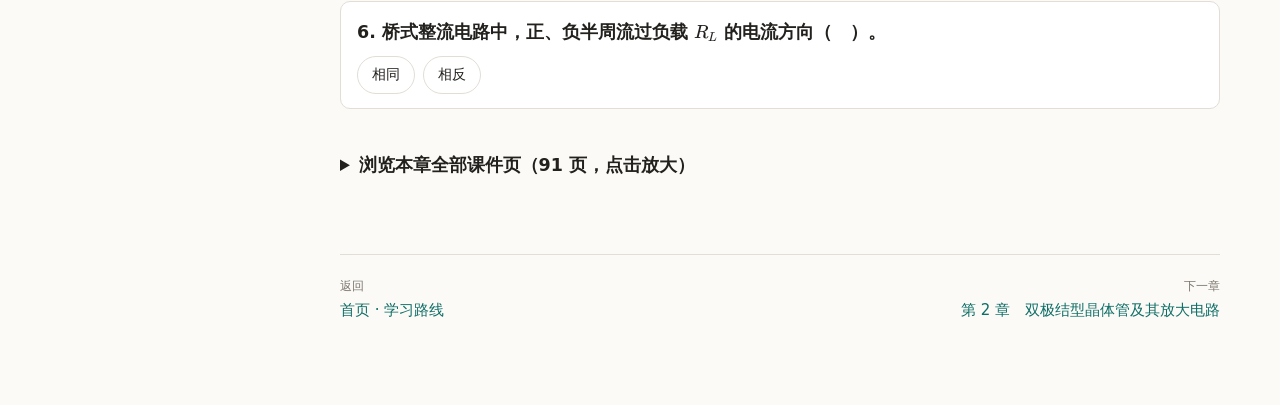
==== commit 41ab3e76: "更新了已知的一些问题 Co-Authored-By: Claude Opus 5.5 <noreply@anthropic.com>" ====
--- a/ch1.html
+++ b/ch1.html
@@ -34,6 +34,7 @@
 <div class="cap">虚线框内是放大电路。\(A_{vo}\) 是负载开路时的电压增益，受控源输出 \(A_{vo}v_i\)。</div></div>
 <p>两次分压，就能写出整个链路的增益：</p>
 <div class="formula">\[ v_i = v_s\,\frac{R_i}{R_s+R_i}\qquad v_o = A_{vo}v_i\,\frac{R_L}{R_o+R_L}\qquad A_v=\frac{v_o}{v_i}=A_{vo}\frac{R_L}{R_o+R_L} \]</div>
+<details class="figfold demo"><summary>交互演示：信号在输入端、输出端的损失</summary>
 <div class="panel">
 <b>动手试一试：</b>调节电阻，观察信号在输入端和输出端各自的损失（取 \(A_{vo}=100\)）。
 <div class="ctl"><label for="mRs">\(R_s\)</label><input type="range" id="mRs" min="-1" max="2" step="0.01" value="0"><output for="mRs"></output></div>
@@ -42,6 +43,7 @@
 <div class="ctl"><label for="mRL">\(R_L\)</label><input type="range" id="mRL" min="-1" max="2" step="0.01" value="0.7"><output for="mRL"></output></div>
 <div class="fig"><svg id="ampBars" viewBox="0 0 640 120" role="img" aria-label="增益条形图"></svg></div>
 </div>
+</details>
 <div class="key"><b>结论（S20–S21：对输入、输出电阻的要求）</b><br>
 想让负载不影响增益，希望 \(R_o \ll R_L\)，理想 \(R_o=0\)；想让信号源不被衰减，希望 \(R_i \gg R_s\)，理想 \(R_i\to\infty\)。<br>这两条是评价电压放大电路好坏的核心，后面每一章都会算 \(R_i\)、\(R_o\)。</div>
 <h3>四种增益 <a class="src" data-s="18"></a></h3>
@@ -197,11 +199,13 @@
 <h2 id="apps"><span class="n">1.4.3</span>二极管的应用：开关、限幅、整流</h2>
 <h3>应用 1：开关电路（与门）<a class="src" data-s="70"></a></h3>
 <p>点击输入端切换 0V / 5V（理想二极管）。只要有一个输入为 0V，对应二极管导通，把输出拉到 0V。</p>
+<details class="figfold demo"><summary>交互演示：二极管与门</summary>
 <div class="panel">
 <div class="btns"><button type="button" id="gA">\(u_{I1}\) = 0V</button><button type="button" id="gB">\(u_{I2}\) = 0V</button></div>
 <div class="fig"><svg id="gate" viewBox="0 0 460 250" role="img" aria-label="二极管与门"></svg></div>
 <div class="readout" id="gateOut"></div>
 </div>
+</details>
 <p class="muted">这种“全 1 才出 1”的关系在数字电路里叫<b>与逻辑</b>。</p>
 
 <h3>应用 2：限幅电路 <a class="src" data-s="71"></a> <a class="src" data-s="72"></a></h3>
@@ -261,12 +265,12 @@
 <div class="ex">
 <div class="exh"><span class="tag">补充例题</span>稳压电路电流计算</div>
 <p>上图中 \(U_I=12\,\mathrm{V}\)，\(R=500\,\Omega\)，\(U_Z=6\,\mathrm{V}\)，\(R_L=1\,\mathrm{k\Omega}\)，求 \(I_R\)、\(I_L\)、\(I_Z\)。<span class="muted">（此题为讲义补充，非课件原题）</span></p>
+<details class="figfold"><summary>配图：带数值的稳压电路（含解答数值）</summary><div class="fig"><svg id="exZd" class="wide" viewBox="0 0 440 240" role="img" aria-label="数值示例"></svg></div></details>
 <div class="reveal">
 <div class="rs">先判断稳压管是否击穿：断开稳压管，\(R_L\) 上分压 \(12\times\frac{1}{0.5+1}=8\,\mathrm{V}>U_Z\)，所以稳压管反向击穿，\(U_o=U_Z=6\,\mathrm{V}\)。</div>
 <div class="rs">\[I_R=\frac{U_I-U_Z}{R}=\frac{12-6}{0.5\,\mathrm{k\Omega}}=12\,\mathrm{mA},\qquad I_L=\frac{U_Z}{R_L}=\frac{6}{1}=6\,\mathrm{mA}\]</div>
 <div class="rs">由 KCL：\(I_Z=I_R-I_L=12-6=6\,\mathrm{mA}\)。只要 \(I_{Z\min}\lt 6\,\mathrm{mA}\lt I_{ZM}\)，输出就稳定在 6V。</div>
 </div>
-<details class="figfold"><summary>配图：带数值的稳压电路</summary><div class="fig"><svg id="exZd" class="wide" viewBox="0 0 440 240" role="img" aria-label="数值示例"></svg></div></details>
 </div>
 <h3>其他特殊二极管 <a class="src" data-s="82"></a>–<a class="src" data-s="85"></a></h3>
 <div class="tbl"><table>
--- a/assets/style.css
+++ b/assets/style.css
@@ -38,7 +38,7 @@
 html{scroll-padding-top:24px}
 body{-webkit-text-size-adjust:100%}
 .sidebar{position:fixed;top:0;bottom:0;left:0;width:var(--sb-w);z-index:20;overflow-y:auto;background:var(--bg-side);
-  border-right:1px solid var(--line);padding:28px 20px 40px;font-size:14.5px;line-height:1.6}
+  border-right:1px solid var(--line);padding:28px 20px 12px;font-size:14.5px;line-height:1.6}
 .sidebar a{text-decoration:none}
 .sb-book{font-family:var(--f-serif);font-size:13px;color:var(--muted);letter-spacing:.05em}
 .sb-title{display:block;font-family:var(--f-serif);font-size:22px;font-weight:700;color:var(--ink)!important;margin:2px 0 14px}
@@ -104,8 +104,9 @@
 .fig svg{display:block;width:100%;height:auto}
 .fig svg:not(.wide){max-width:600px;margin-inline:auto}
 /* every figure: scale never above 1.25 (desktop) / 0.75 (phone) of its drawing size, so sizes stay consistent */
-svg.sz{display:block;width:100%;height:auto;max-width:calc(var(--vw) * 1.25px);margin-inline:auto}
-.fig svg.sz:not(.wide){max-width:min(600px, calc(var(--vw) * 1.25px))}
+/* scale at most 1.0, and never taller than ~60% of the screen */
+svg.sz{display:block;width:100%;height:auto;max-width:min(calc(var(--vw) * 1px), calc(60vh * var(--vw) / var(--vh)));margin-inline:auto}
+.fig svg.sz:not(.wide){max-width:min(600px, calc(var(--vw) * 1px), calc(60vh * var(--vw) / var(--vh)))}
 .tbl td:first-child{white-space:nowrap}
 .cap{font-size:14px;color:var(--muted);margin-top:8px}
 .key{border-left:4px solid var(--accent);background:var(--accent-soft);padding:10px 14px;border-radius:0 8px 8px 0;margin:16px 0}
@@ -201,10 +202,10 @@
 .tblue{fill:var(--blue);font-size:13.5px;font-weight:700}
 .tamber{fill:var(--amber);font-size:13.5px;font-weight:700}
 .pm{fill:var(--red);font-size:15px;font-weight:700}
-.arr-red{stroke:var(--red);stroke-width:2;fill:none}
-.arr-blue{stroke:var(--blue);stroke-width:2;fill:none}
-.arr-acc{stroke:var(--accent);stroke-width:2.4;fill:none}
-.arr-amber{stroke:var(--amber);stroke-width:2.4;fill:none}
+.arr-red{stroke:var(--red);stroke-width:2;fill:none;stroke-linecap:round}
+.arr-blue{stroke:var(--blue);stroke-width:2;fill:none;stroke-linecap:round}
+.arr-acc{stroke:var(--accent);stroke-width:2.2;fill:none;stroke-linecap:round}
+.arr-amber{stroke:var(--amber);stroke-width:2.2;fill:none;stroke-linecap:round}
 .path-hl{stroke:var(--accent);stroke-width:6;fill:none;opacity:.3;stroke-linecap:round;stroke-linejoin:round}
 .path-hl2{stroke:var(--red);stroke-width:6;fill:none;opacity:.28;stroke-linecap:round;stroke-linejoin:round}
 .box-dash{fill:none;stroke:var(--muted);stroke-dasharray:5 4;stroke-width:1.3}
@@ -299,7 +300,7 @@
   .shots{grid-template-columns:repeat(2,minmax(0,1fr));gap:8px}
   .fig .zoomhint{display:block;font-size:12px;color:var(--muted);text-align:right;margin-top:2px}
   .fig svg{cursor:zoom-in}
-  svg.sz,.fig svg.sz:not(.wide){max-width:calc(var(--vw) * 0.75px)}
+  svg.sz,.fig svg.sz:not(.wide){max-width:min(calc(var(--vw) * 0.75px), calc(70vh * var(--vw) / var(--vh)))}
   .grid3 > .panel{display:flow-root}
   .grid3 > .panel > svg.sz:first-child{float:left;width:42%;margin:0 12px 4px 0}
   .grid3 > .panel > svg.sz:first-child + h4{margin-top:4px}
@@ -313,3 +314,50 @@
 .katex{white-space:normal}
 .arr-ink{stroke:var(--ink);stroke-width:1.8;fill:none}
 .katex{position:relative}
+
+/* one column on a wide screen: text and figures share one width, figure panels put the figure beside its controls / caption */
+@media (min-width:1400px){
+  [data-cols="1"] .layout article{max-width:1120px}
+  [data-cols="1"] .lead{max-width:none}
+  [data-cols="1"] .panel:has(> .fig):has(> .ctl,> .btns){display:grid;grid-template-columns:minmax(0,1.7fr) minmax(0,1fr);grid-template-rows:repeat(14,auto) 1fr;column-gap:28px;align-items:start}
+  [data-cols="1"] .panel:has(> .fig):has(> .ctl,> .btns) > .fig{grid-column:1;grid-row:1 / -1}
+  [data-cols="1"] .panel:has(> .fig):has(> .ctl,> .btns) > :not(.fig){grid-column:2}
+  [data-cols="1"] .panel:has(> .fig):has(> .ctl,> .btns) .ctl{grid-template-columns:auto minmax(0,1fr)}
+  [data-cols="1"] .panel:has(> .fig):has(> .ctl,> .btns) .ctl output{grid-column:1 / -1;text-align:left;margin-top:-6px}
+  [data-cols="1"] .panel.fig:has(> svg ~ .cap){display:grid;grid-template-columns:minmax(0,1.9fr) minmax(0,1fr);grid-template-rows:auto 1fr;column-gap:28px;align-items:center}
+  [data-cols="1"] .panel.fig:has(> svg ~ .cap) > svg{grid-column:1;grid-row:1 / -1}
+  [data-cols="1"] .panel.fig:has(> svg ~ .cap) > .cap{grid-column:2;grid-row:1;margin-top:0}
+  [data-cols="1"] .panel.fig:has(> svg ~ .cap) > .zoomhint{display:none}
+}
+
+/* main figure showing the numbers of an open derivation */
+svg.numon{outline:2px dashed var(--violet);outline-offset:4px;border-radius:4px}
+.fig.nofig,.cap.numcap{margin-top:4px}
+
+/* section cards in columns (see masonry() in common.js); the page never stretches past a sensible width */
+[data-cols="2"] .layout article{max-width:2000px}
+[data-cols="3"] .layout article{max-width:3000px}
+[data-cols="2"] .lead,[data-cols="3"] .lead{max-width:none}
+.mason.on{display:flex;gap:28px;align-items:flex-start}
+.mason.on > .mcol{flex:1 1 0;min-width:0}
+.mason.on .sec{background:var(--surface);border:1px solid var(--line);border-radius:12px;padding:4px 26px 18px;margin-bottom:28px}
+.mason.on .sec > h2:first-child{margin-top:18px;padding-top:0;border-top:0}
+.mason.on .sec .panel{background:var(--bg)}
+
+/* column picker + lock, pinned to the bottom of the sidebar */
+.sidebar{display:flex;flex-direction:column}
+.sb-tools{margin-top:auto;position:sticky;bottom:-12px;background:var(--bg-side);padding:12px 0 6px;border-top:1px solid var(--line);display:flex;flex-direction:column;gap:8px}
+.sb-cols{display:flex;align-items:center;gap:4px}
+.sb-cols button{min-width:28px;padding:2px 6px;border:1px solid var(--line);background:var(--surface);color:var(--ink2);cursor:pointer}
+.sb-cols button.on{background:var(--accent);border-color:var(--accent);color:#fff}
+.sb-cols .lock{display:inline-flex;align-items:center;justify-content:center;margin-left:6px;color:var(--muted)}
+.sb-cols .lock.on{background:var(--accent-soft);border-color:var(--accent);color:var(--accent)}
+@media (max-width:900px){ .sb-cols{display:none} }
+
+/* a little larger by default on desktop */
+@media (min-width:1000px){
+  body{font-size:17.5px}
+  article{max-width:880px}
+  svg.sz{max-width:min(calc(var(--vw) * 1.15px), calc(60vh * var(--vw) / var(--vh)))}
+  .fig svg.sz:not(.wide){max-width:min(680px, calc(var(--vw) * 1.15px), calc(60vh * var(--vw) / var(--vh)))}
+}
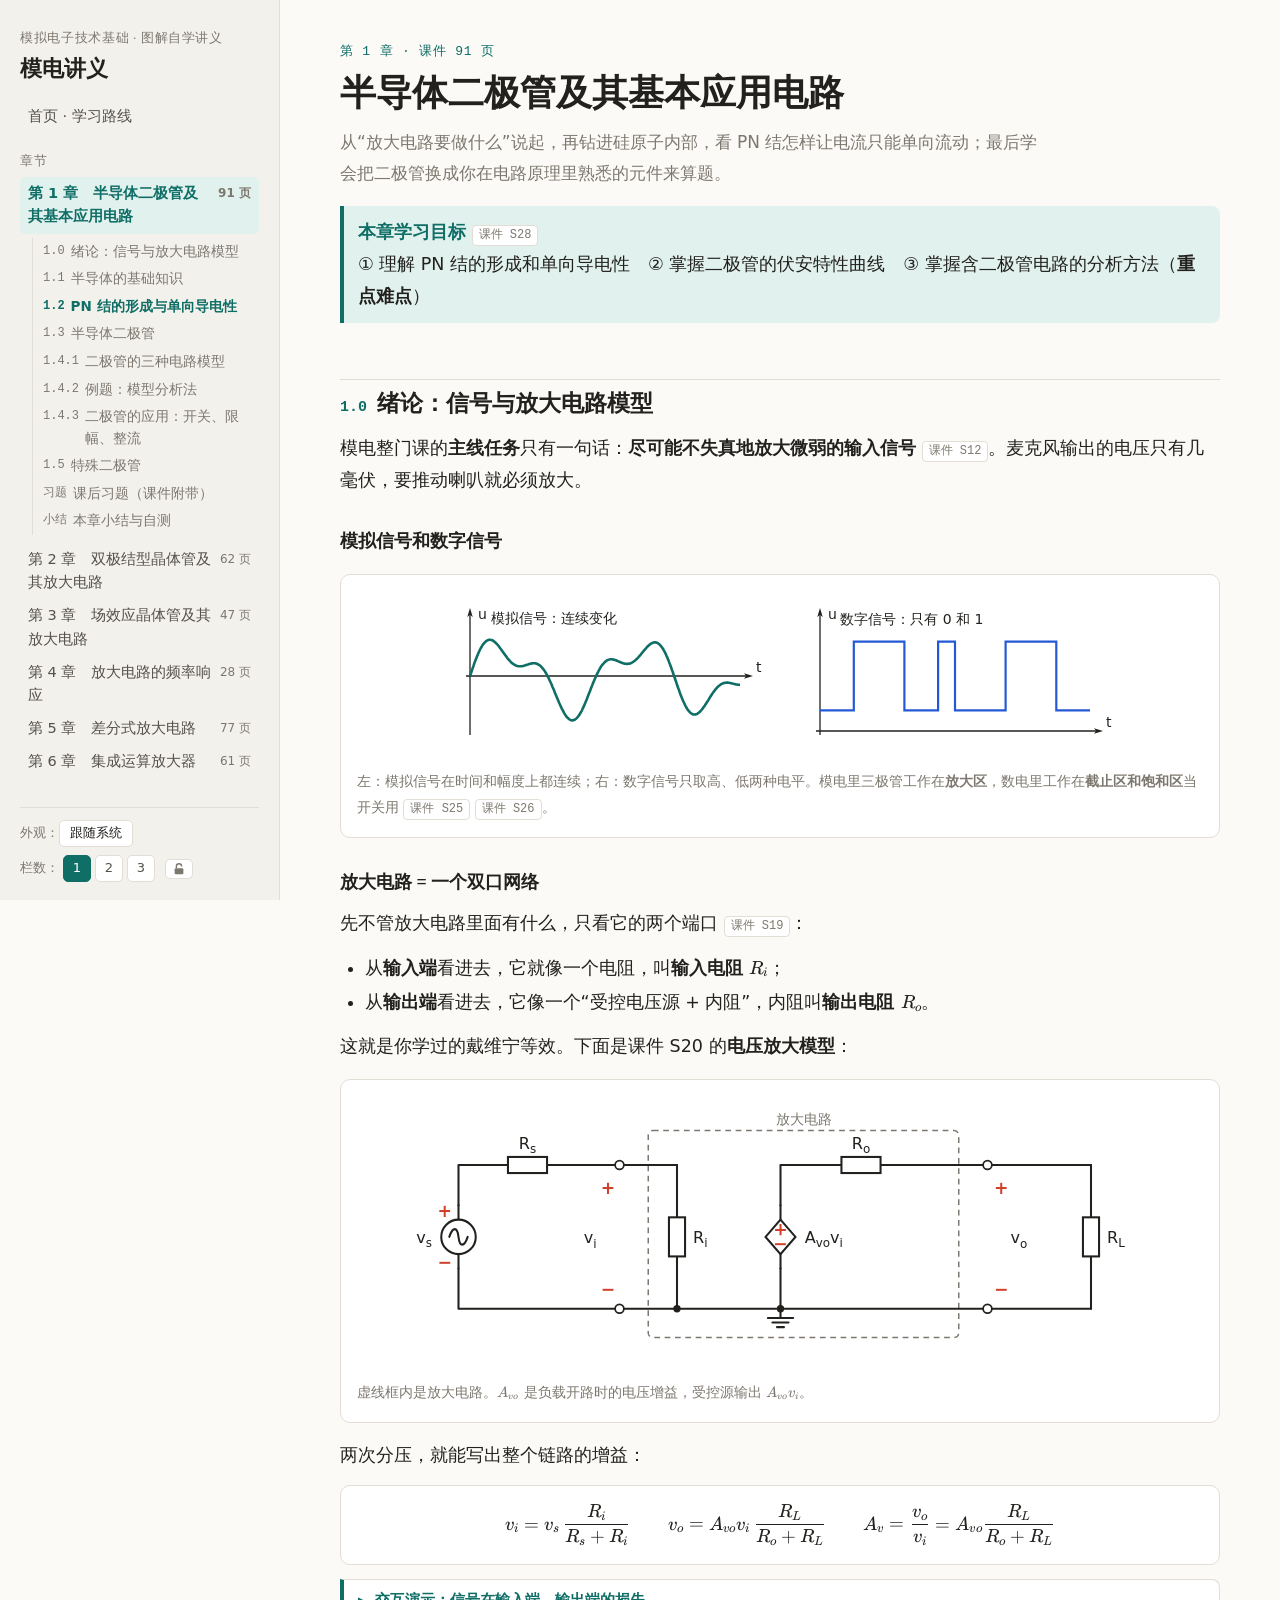
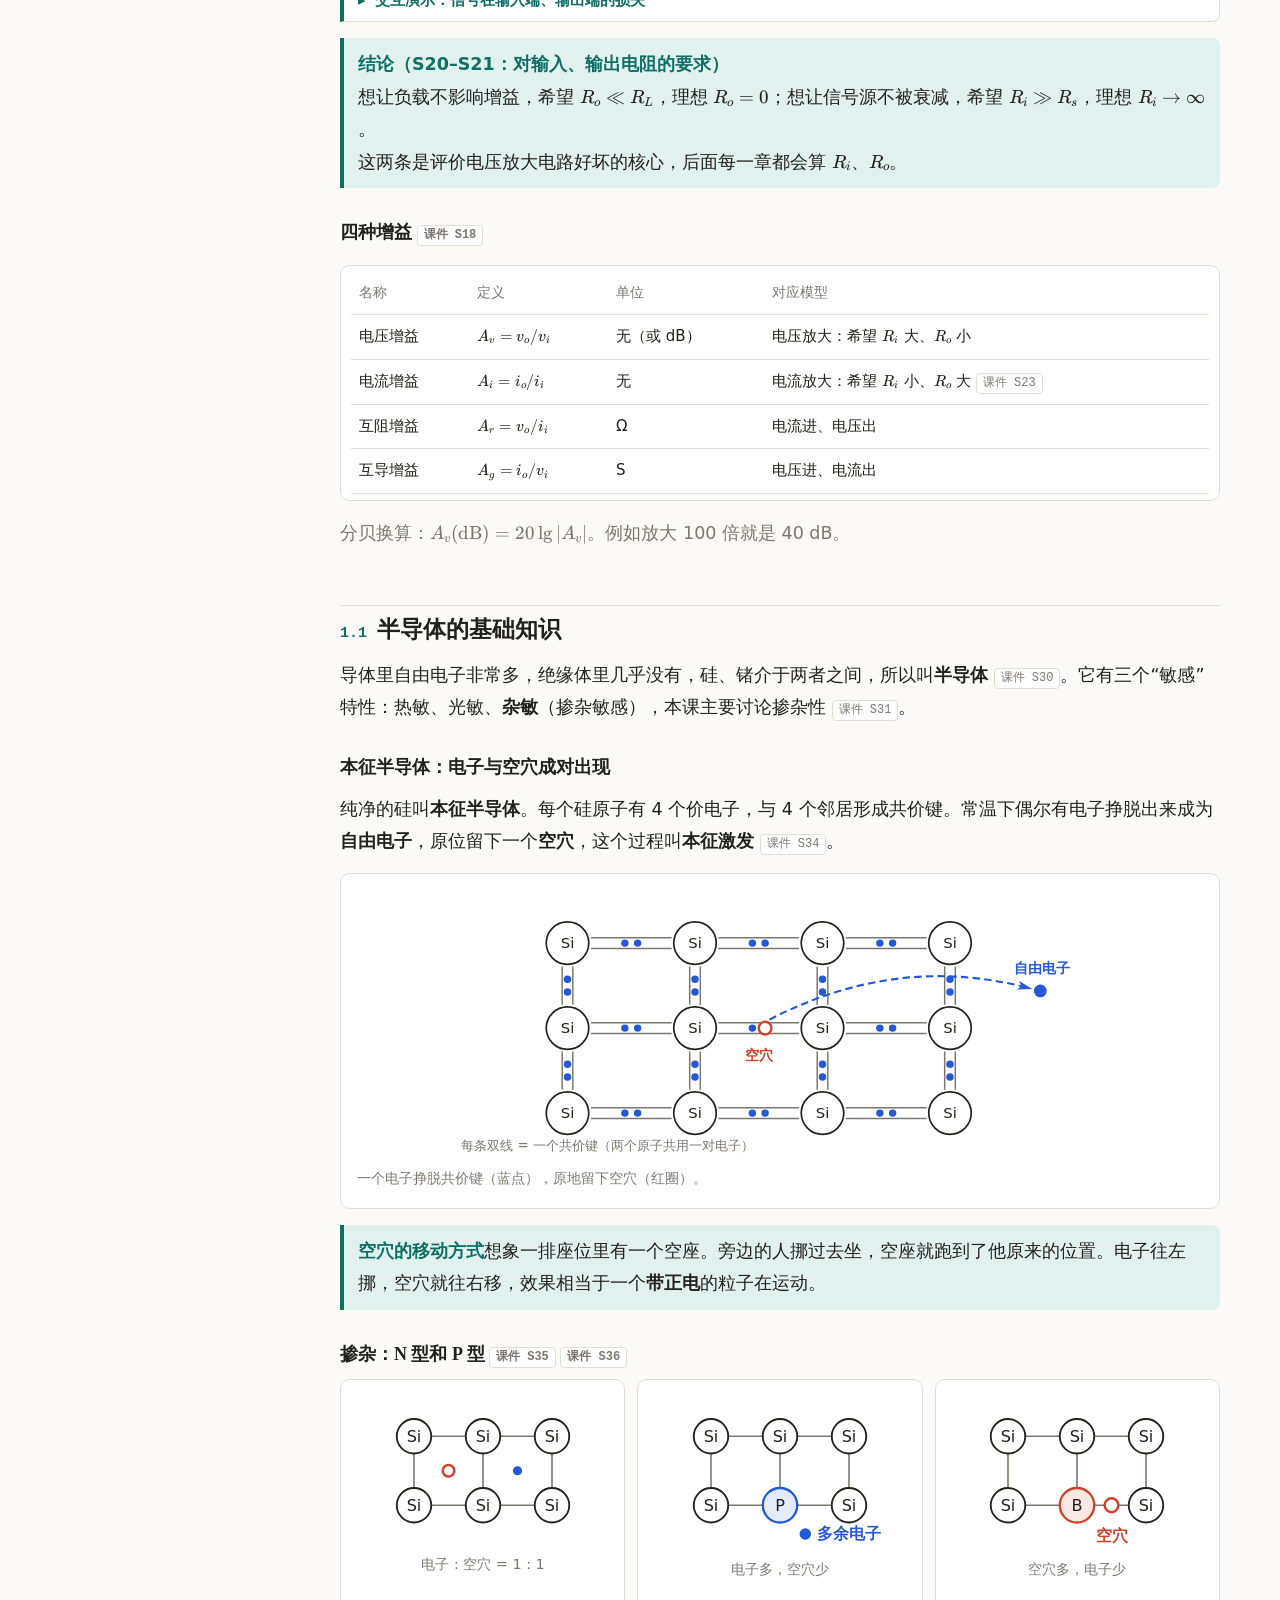
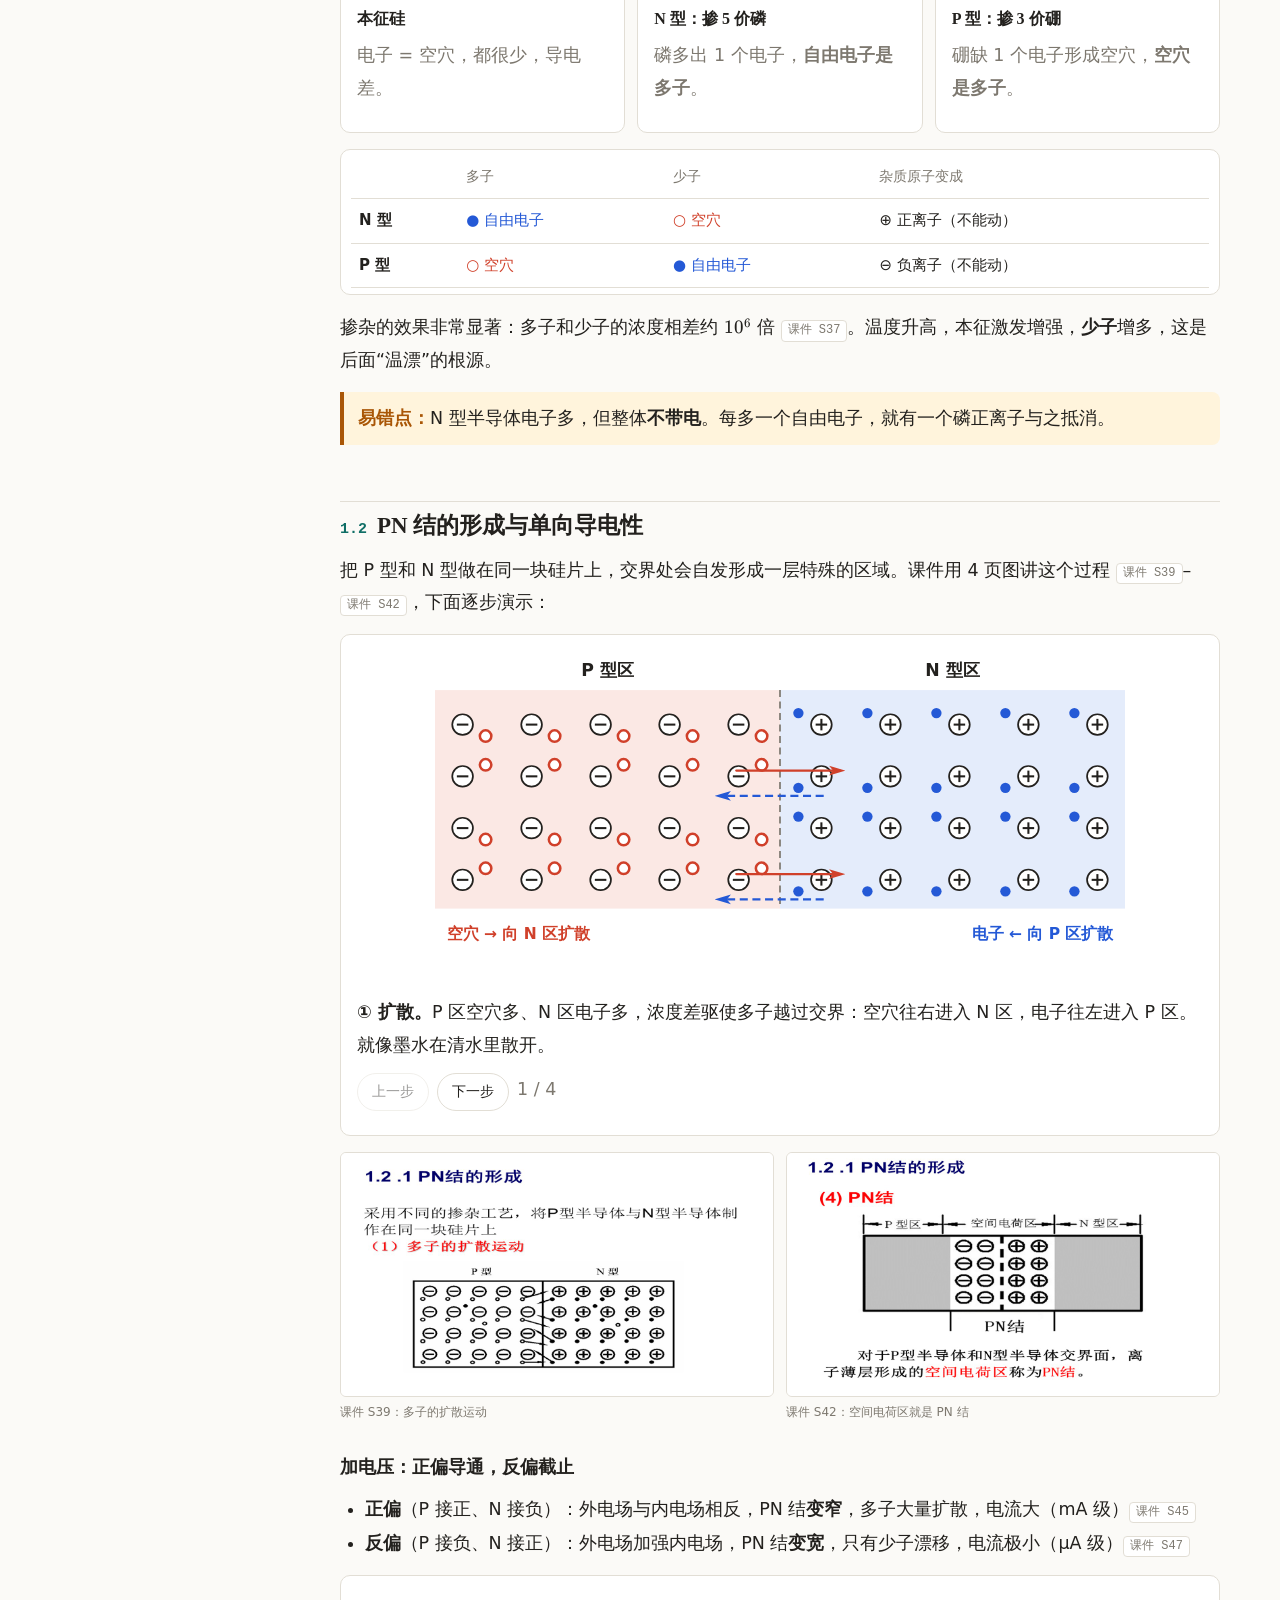
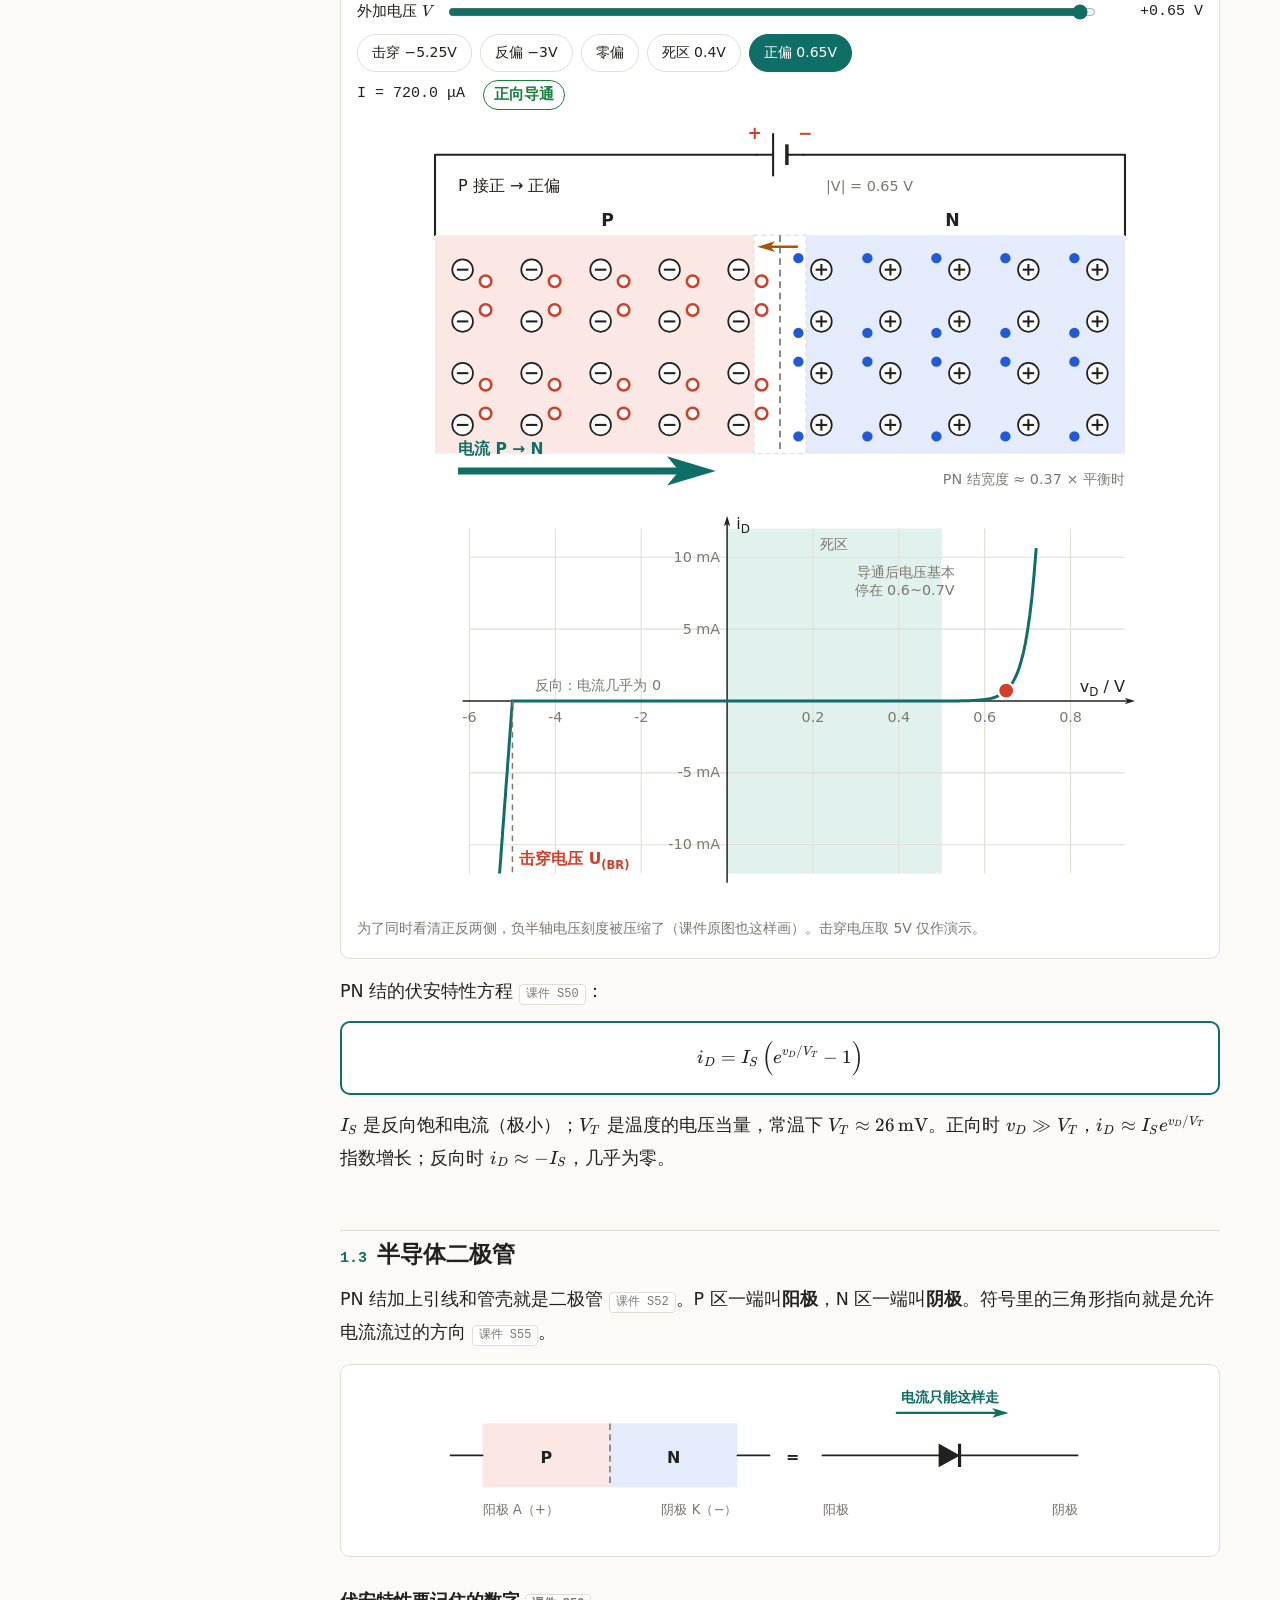
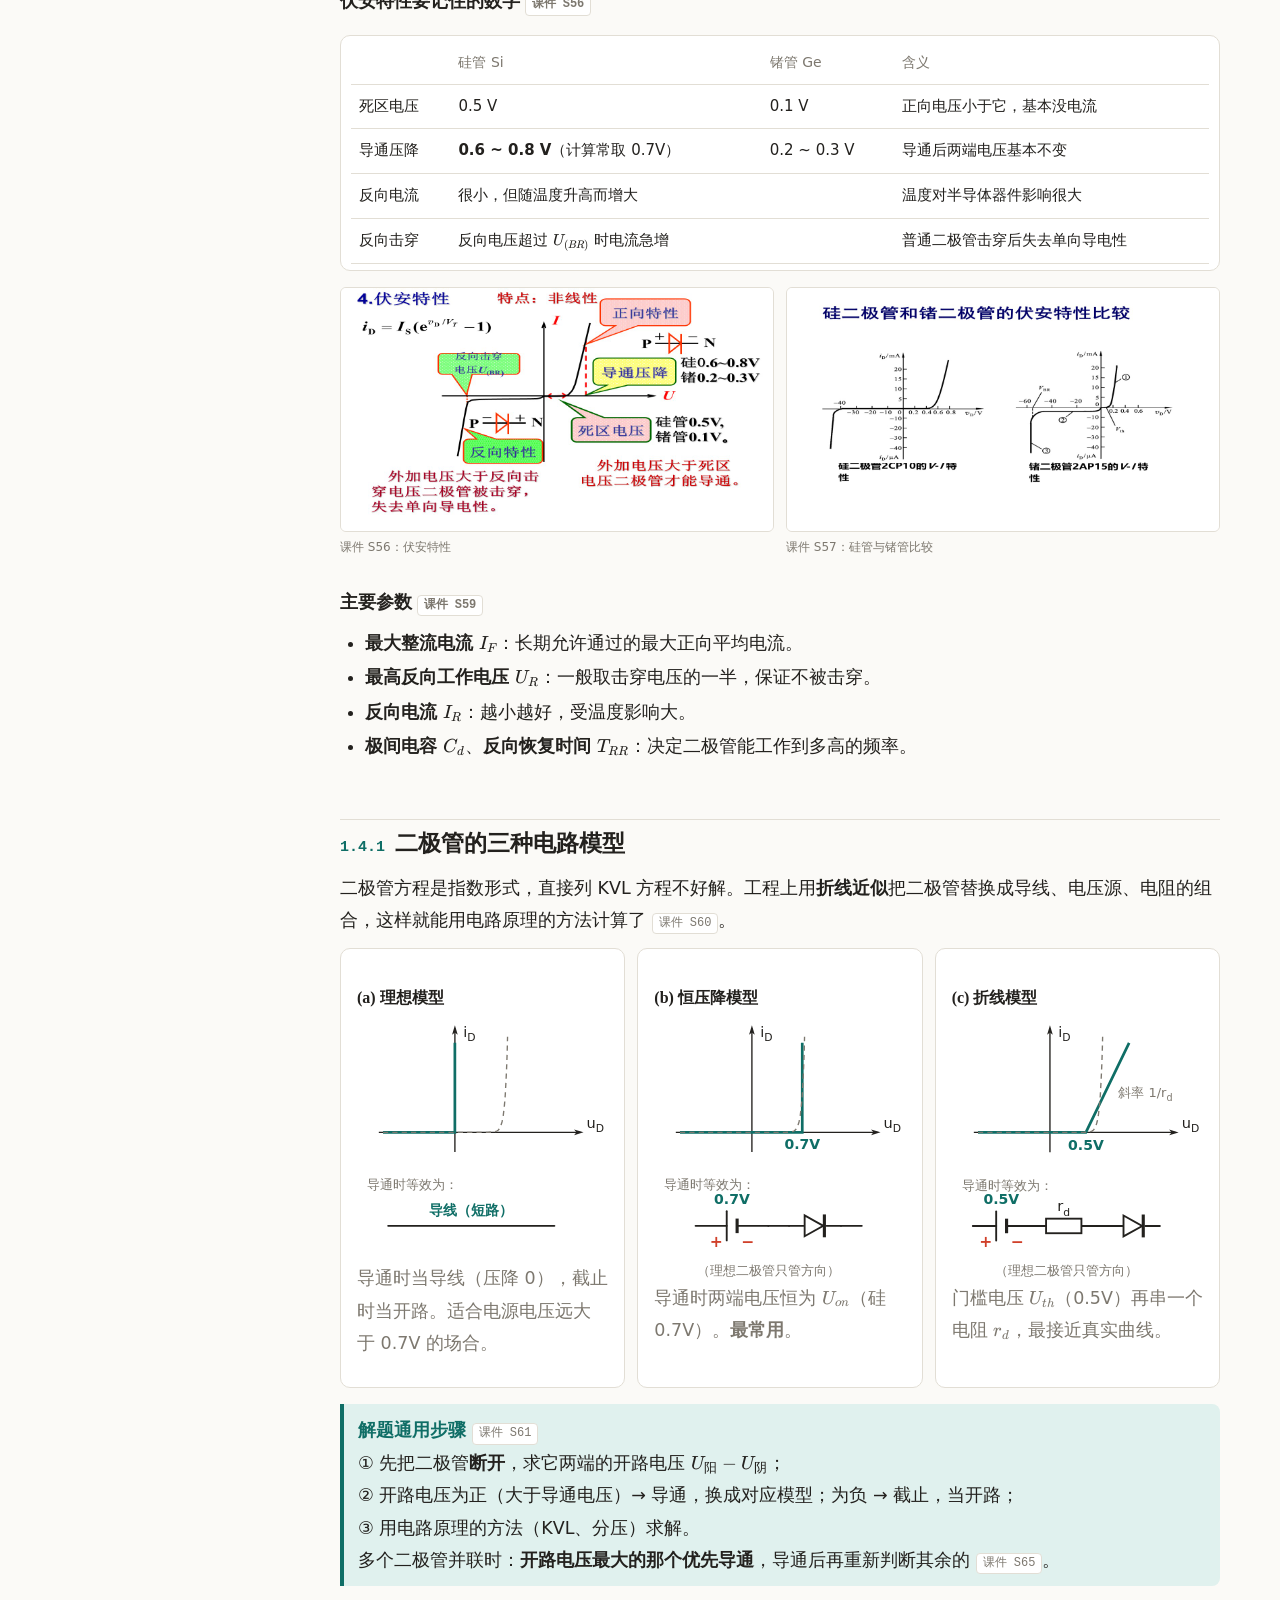
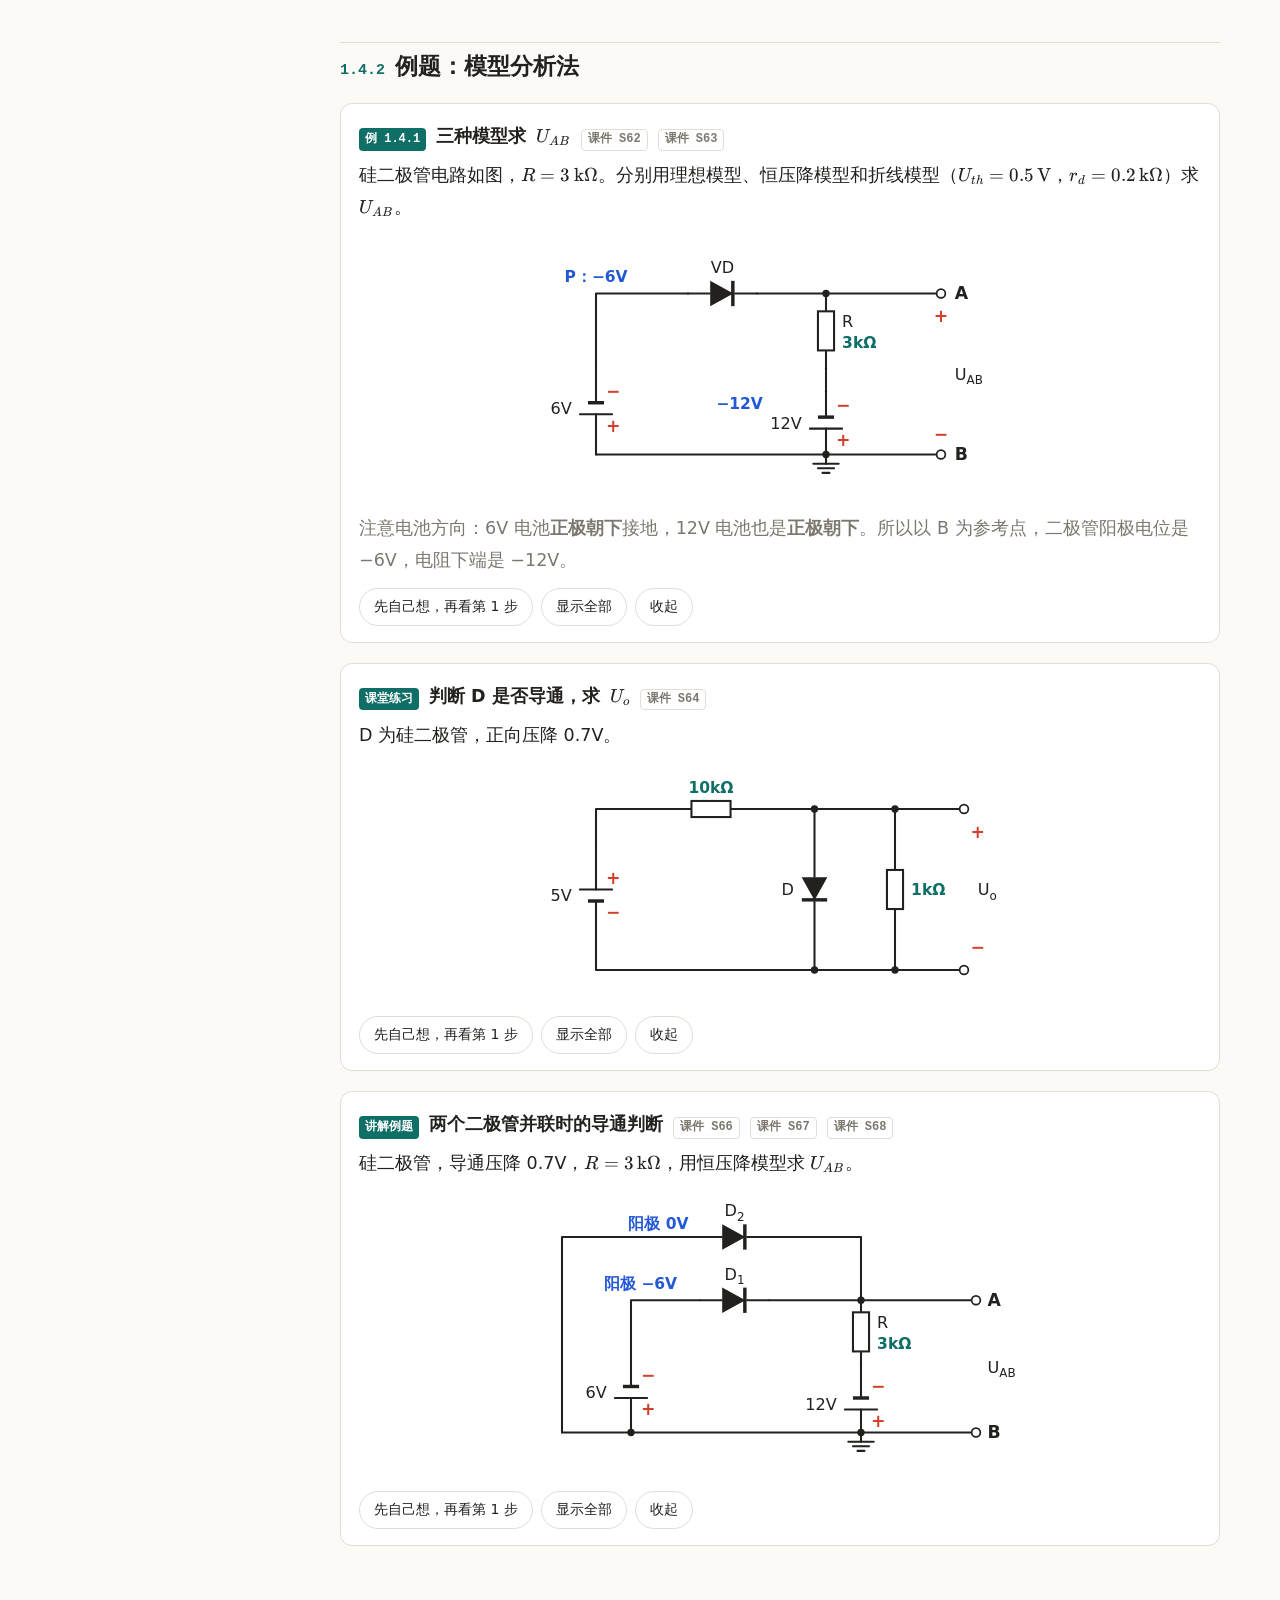
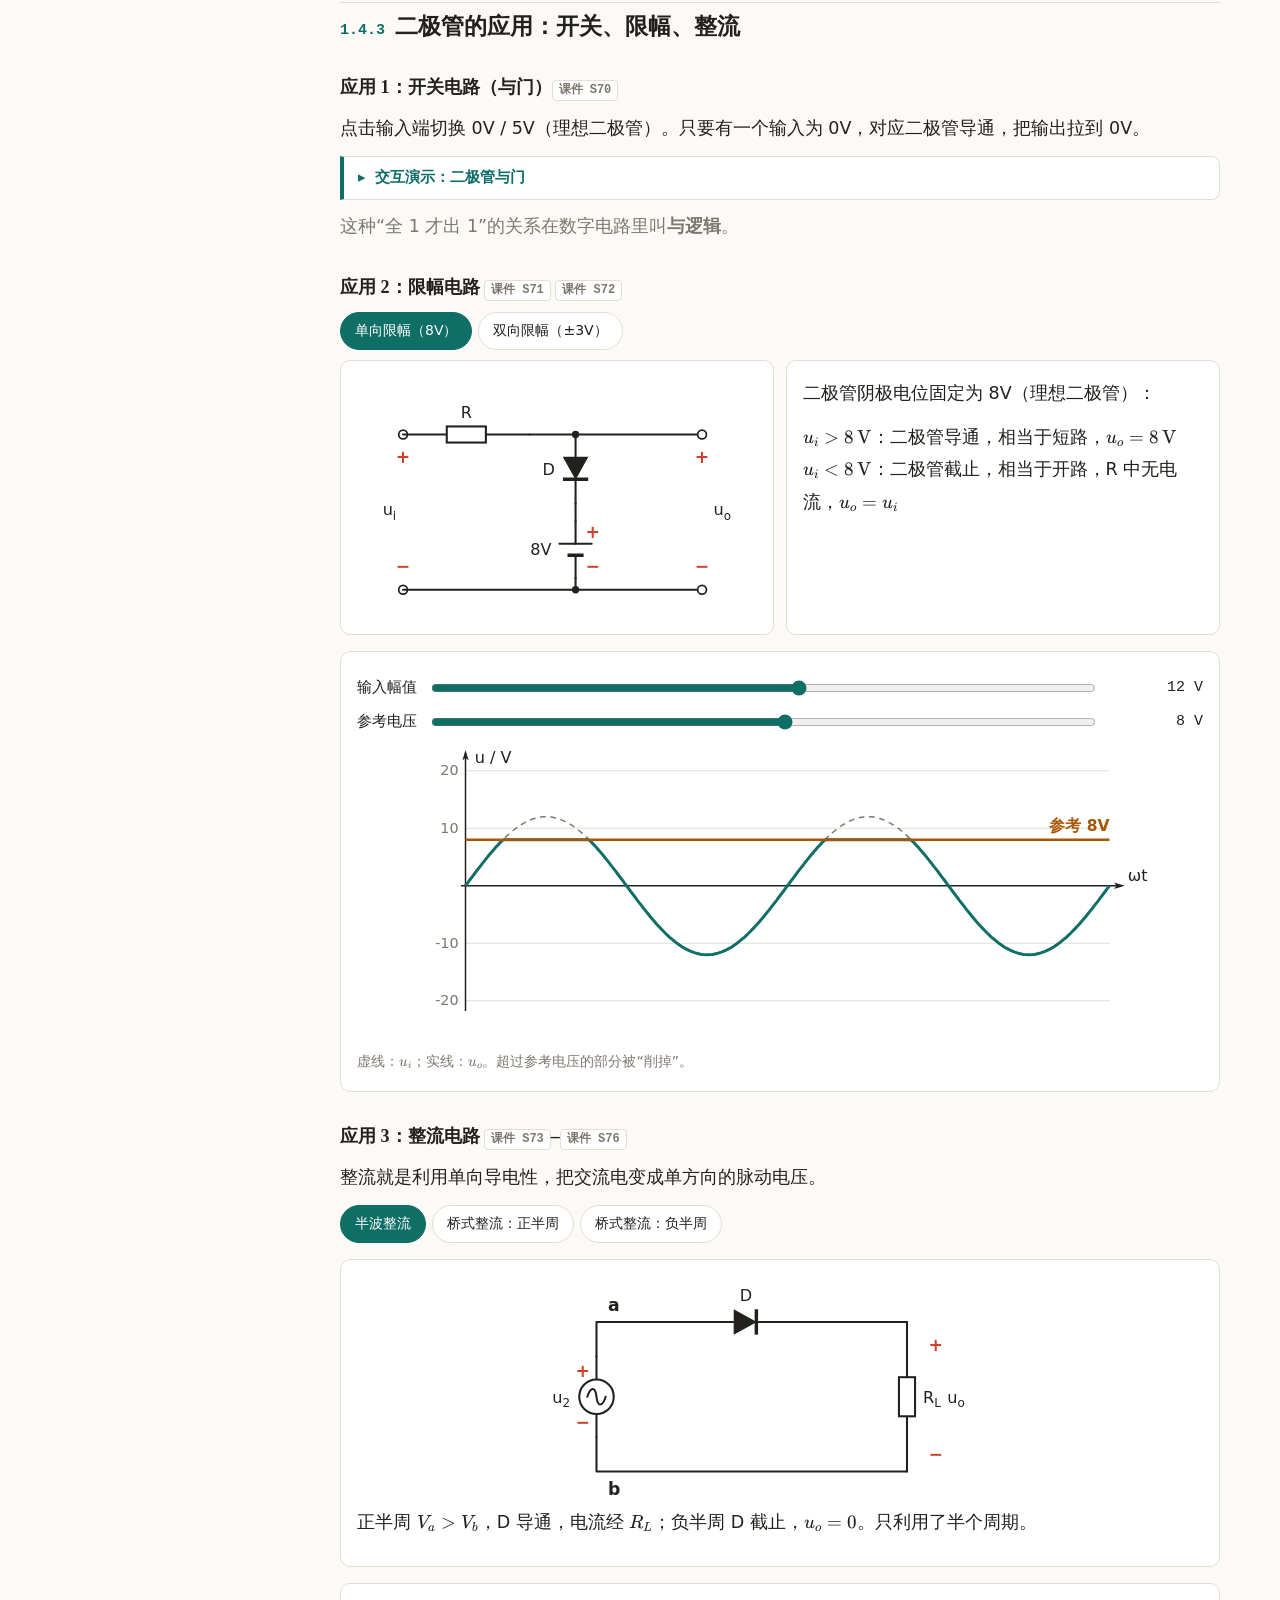
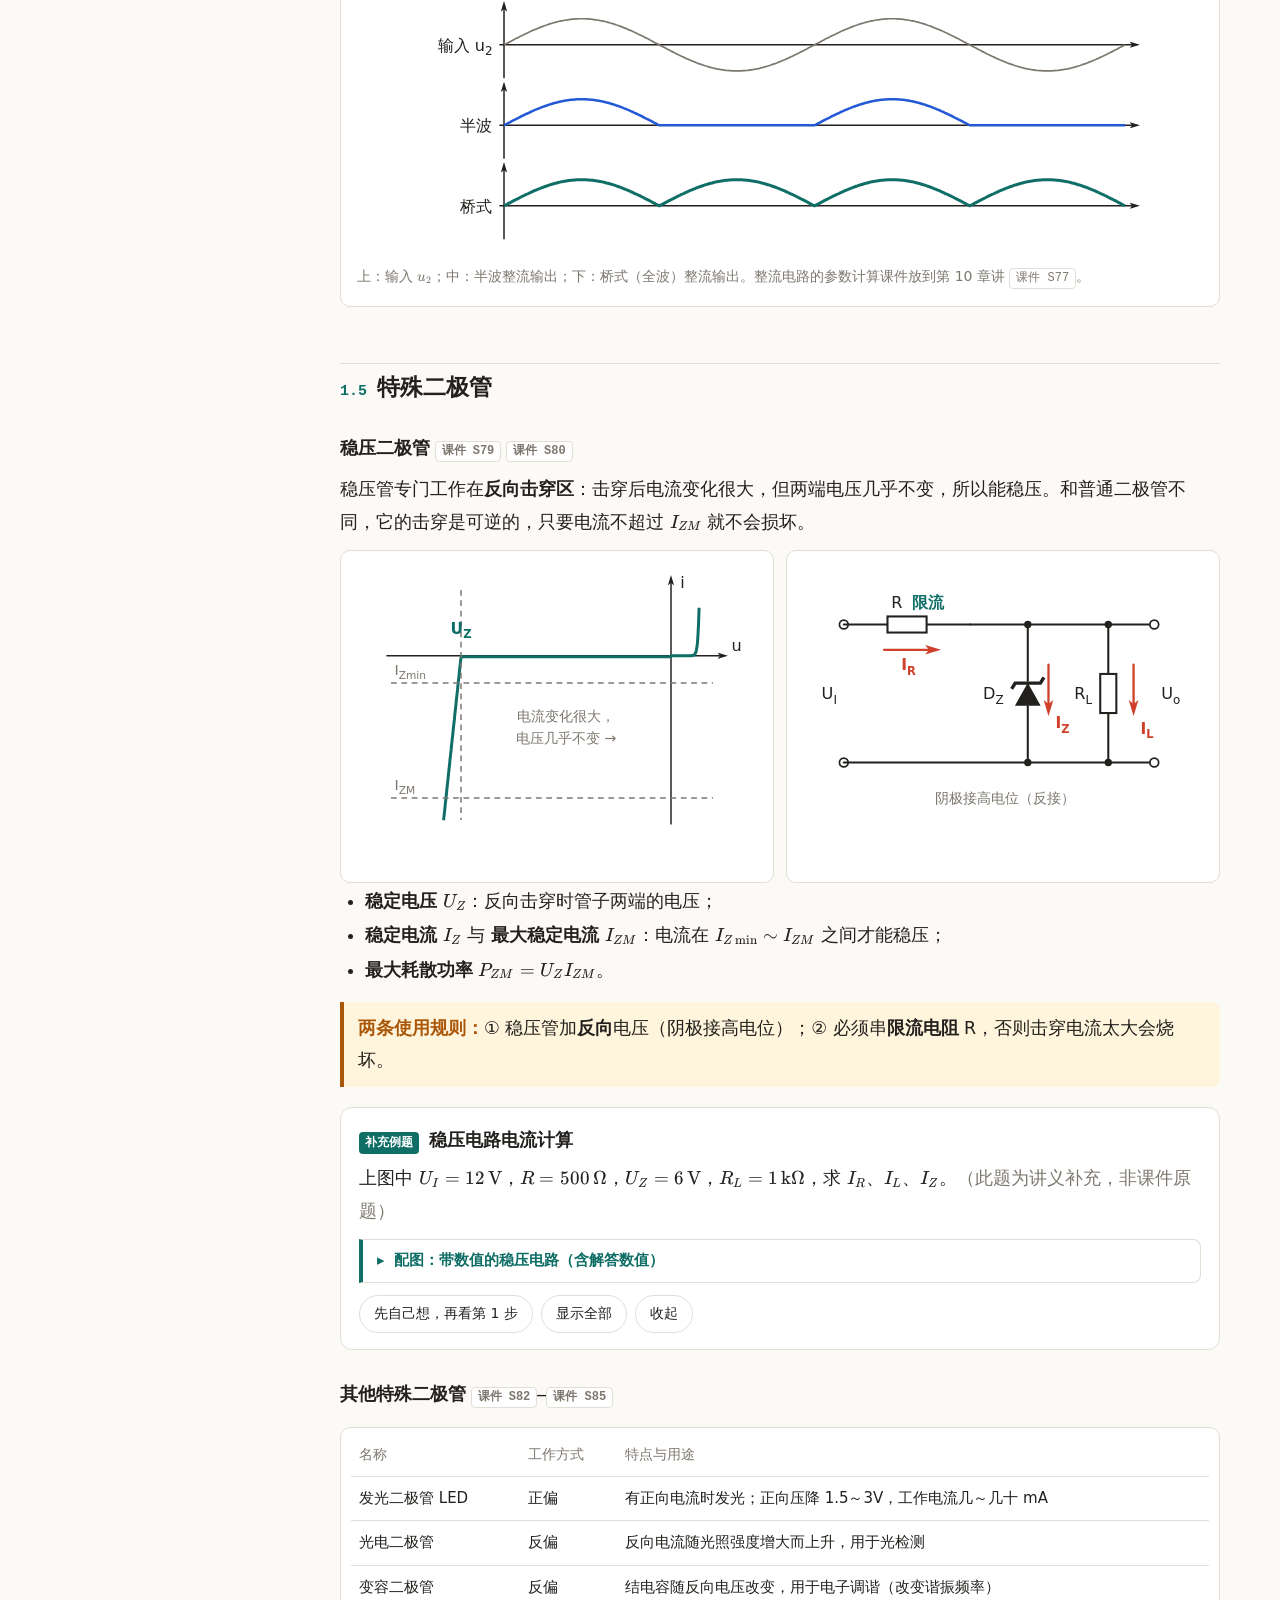
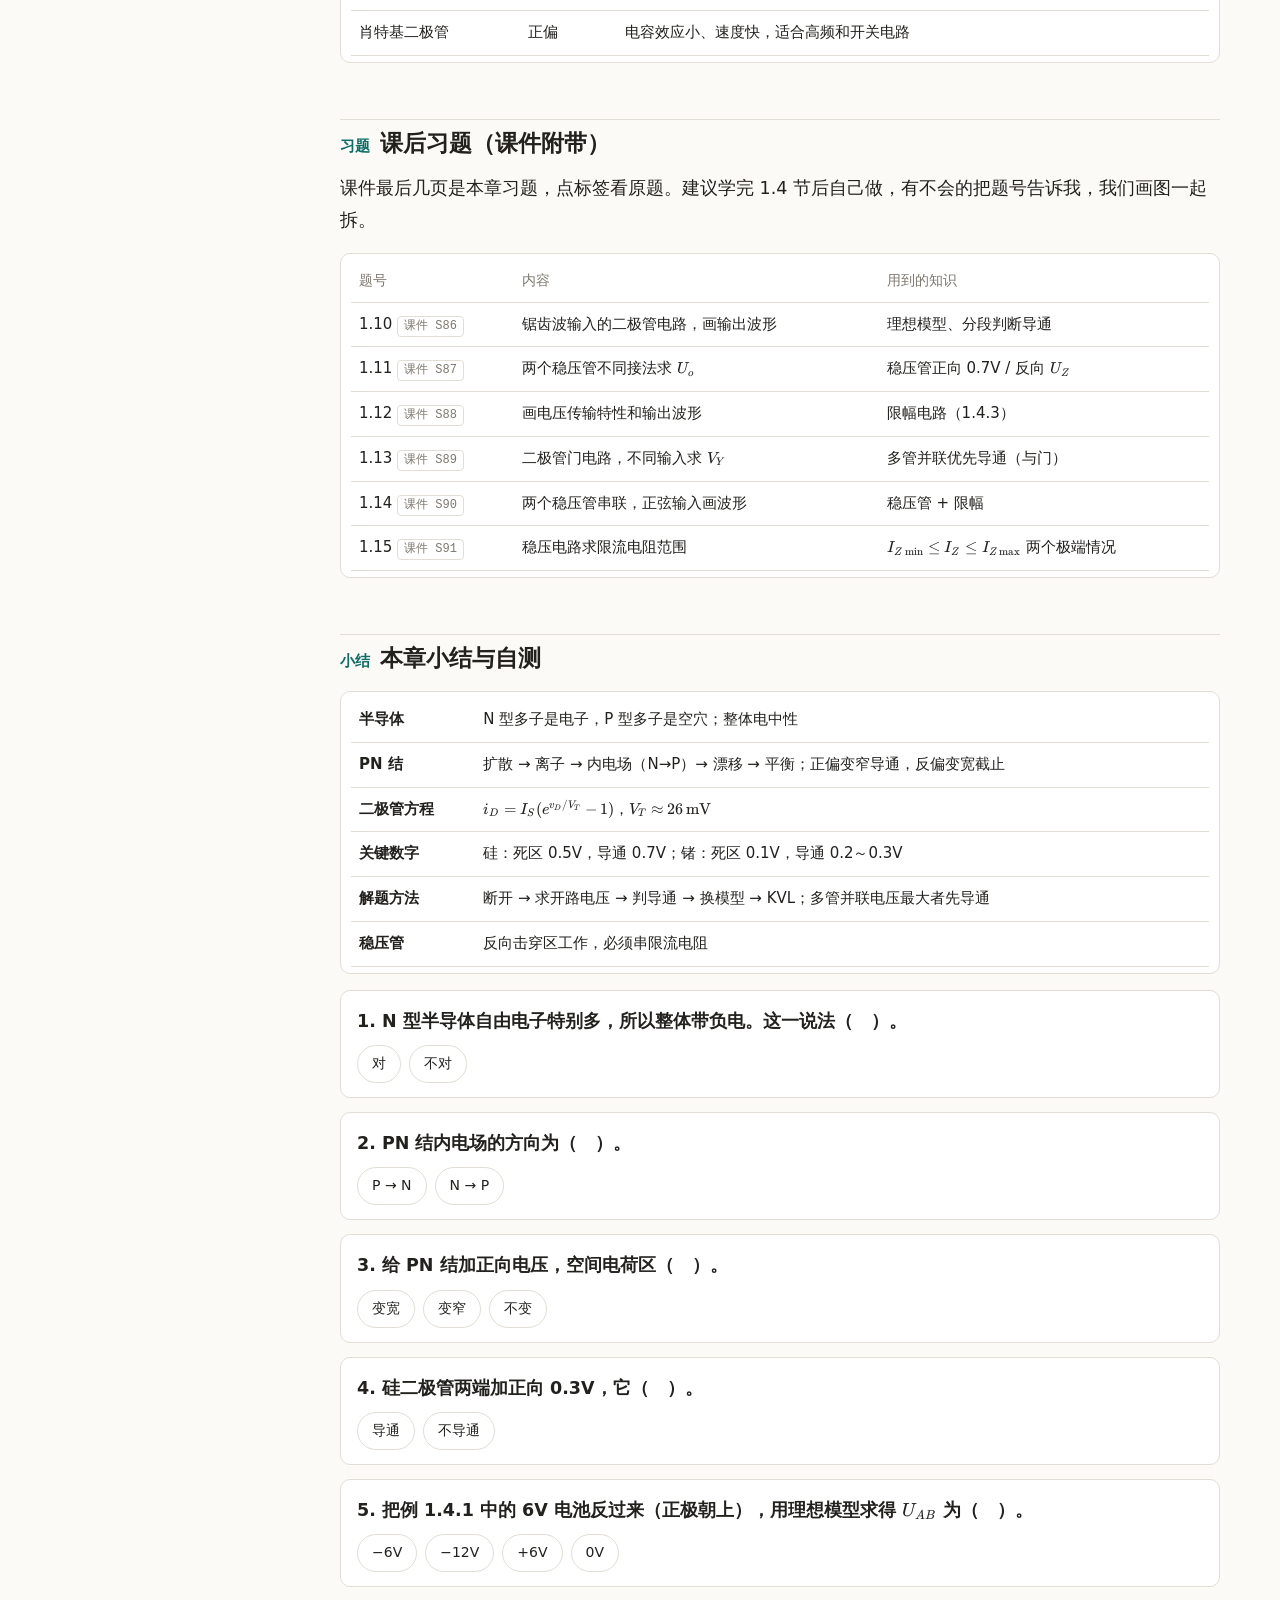
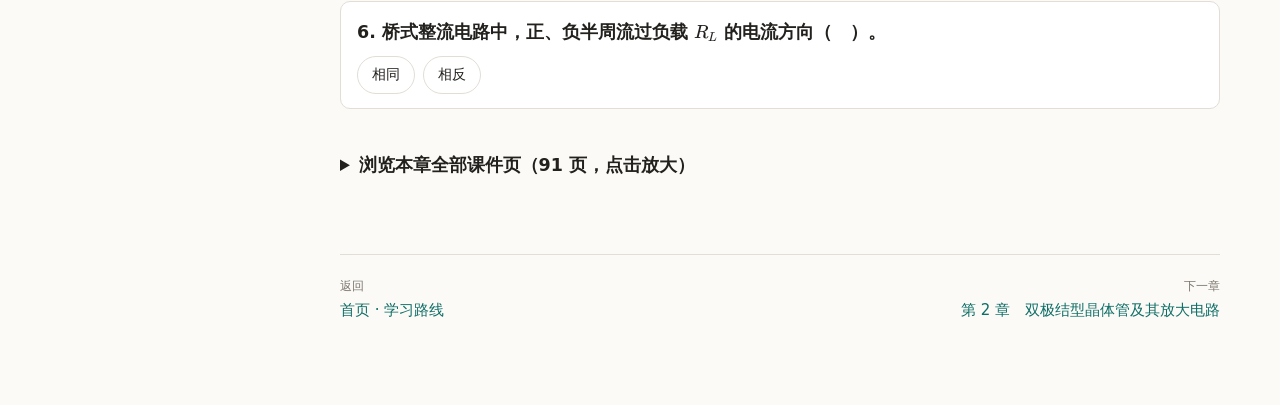
==== commit 98588865: "手机性能优化 Co-Authored-By: Claude Opus 5.5 <noreply@anthropic.com>" ====
--- a/ch1.html
+++ b/ch1.html
@@ -5,7 +5,7 @@
 <meta name="viewport" content="width=device-width,initial-scale=1">
 <title>第1章 半导体二极管 · 模电讲义</title>
 <link rel="stylesheet" href="assets/katex/katex.min.css">
-<link rel="stylesheet" href="assets/style.css">
+<link rel="stylesheet" href="assets/style.css?v=20261129">
 </head>
 <body>
 <div class="layout">
@@ -325,7 +325,7 @@
 
 <script src="assets/katex/katex.min.js"></script>
 <script src="assets/katex/auto-render.min.js"></script>
-<script src="assets/common.js"></script>
+<script src="assets/common.js?v=20261129"></script>
 <script>
 (function(){
 /* ---------- signals ---------- */
